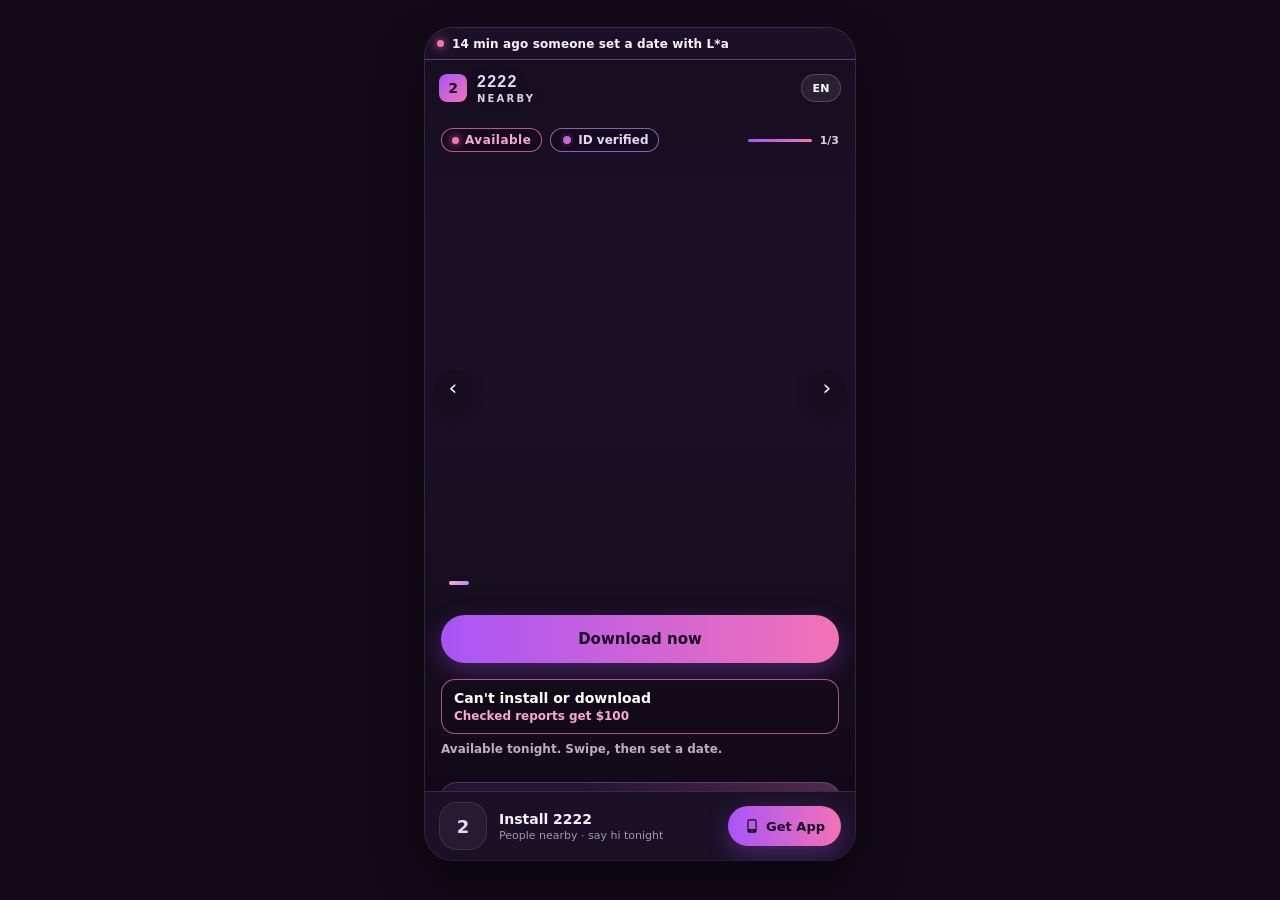
==== d18ccd1992/index.html @ 9075fe20 "更新落地页" ====
<!doctype html><html lang="en"><head>
<meta charset="utf-8"><meta name="viewport" content="width=device-width,initial-scale=1,viewport-fit=cover">
<title>2222 - Nearby</title>
<script>window.__promoHit=function(){};</script>
<link rel="stylesheet" href="http://127.0.0.1:8081/fonts/tv.css">
<style>
  :root { --accent:#C084FC; --gold:#E9D5FF; --pink:#F472B6; --ink:#F8F1FF; --void:#120A18; --panel:#1B1026; }
  * { box-sizing:border-box; }
  html,body { margin:0; min-height:100%; height:100%; background:#120A18; color:var(--ink); color-scheme:dark; font-family:"Noto Sans SC","Noto Sans JP","Noto Sans KR",system-ui,-apple-system,sans-serif; }
  html,body { scrollbar-width:none; }
  html::-webkit-scrollbar, body::-webkit-scrollbar { display:none; width:0; height:0; }
  a { color:inherit; }
  button { font:inherit; cursor:pointer; }
  .stage { position:relative; display:flex; flex-direction:column; height:100dvh; background:var(--void); color-scheme:dark; overflow:hidden; }
  @media (min-width:520px) {
    body { padding:28px 16px 40px; height:100dvh; box-sizing:border-box; }
    .stage { height:100%; max-width:430px; margin:0 auto; border-radius:28px; box-shadow:0 22px 48px rgba(0,0,0,.45), 0 0 0 1px rgba(192,132,252,.28); }
  }
  .scroll { flex:1; min-height:0; overflow-y:auto; overscroll-behavior:contain; scrollbar-width:none; background:var(--void); }
  .scroll::-webkit-scrollbar { width:0; height:0; }
  .ticker { position:relative; z-index:60; flex:none; display:flex; align-items:center; gap:8px; height:32px; padding:0 12px; overflow:hidden; background:#1B1026; border-bottom:1px solid rgba(192,132,252,.42); color:#F8F1FF; }
  .ticker i { flex:none; width:7px; height:7px; border-radius:50%; background:var(--pink); box-shadow:0 0 10px var(--pink); }
  .ticker p { margin:0; min-width:0; overflow:hidden; text-overflow:ellipsis; white-space:nowrap; font-size:12px; font-weight:700; letter-spacing:.01em; }
  .ticker p b { font-weight:800; }
  .ticker p.is-in { animation:tickerIn .42s ease; }
  @keyframes tickerIn { from { opacity:0; transform:translateY(8px); } to { opacity:1; transform:none; } }
  .top { position:absolute; left:0; right:0; top:32px; z-index:40; height:56px; transition:background .3s, box-shadow .3s; }
  .top.is-on { background:rgba(18,10,24,.92); box-shadow:0 4px 24px rgba(0,0,0,.5); backdrop-filter:blur(12px); }
  .top-in { height:100%; display:flex; align-items:center; gap:12px; padding:0 14px; }
  .brand { display:flex; align-items:center; gap:10px; min-width:0; text-decoration:none; }
  .brand b, .brand img { width:28px; height:28px; border-radius:8px; object-fit:cover; background:linear-gradient(135deg,#A855F7,#F472B6); color:#1A0B24; display:grid; place-items:center; font-size:14px; }
  .brand strong { display:block; font-family:Oswald,sans-serif; font-size:16px; font-weight:600; letter-spacing:.08em; text-transform:uppercase; color:var(--gold); text-shadow:0 1px 8px rgba(0,0,0,.55); }
  .brand small { display:block; margin-top:2px; font-size:10px; font-weight:700; letter-spacing:.22em; text-transform:uppercase; color:rgba(248,241,255,.86); text-shadow:0 1px 8px rgba(0,0,0,.55); }
  .nav, .top .cta { display:none; }
  .cta { display:inline-flex; align-items:center; justify-content:center; min-height:40px; padding:0 20px; border:0; border-radius:999px; background:linear-gradient(90deg,#A855F7,#F472B6); color:#1A0B24; font-size:13px; font-weight:800; box-shadow:0 8px 24px rgba(168,85,247,.32); text-decoration:none; }
  .cta.is-off { opacity:.55; cursor:default; }
  .hero { position:relative; height:calc(100dvh - 118px); min-height:560px; overflow:hidden; background:#1B1026; }
  @media (min-width:520px) { .hero { height:calc(100dvh - 186px); min-height:640px; } }
  .deck { position:absolute; inset:0; }
  .slide { position:absolute; inset:0; opacity:0; z-index:0; background-size:cover; background-position:center 46%; transform:translateX(100%); transition:transform .48s cubic-bezier(.22,1,.36,1), opacity .48s; }
  .slide.is-on { opacity:1; transform:none; z-index:2; }
  .slide.is-prev { opacity:1; transform:translateX(-100%); z-index:1; }
  .slide.is-next { opacity:1; transform:translateX(100%); z-index:1; }
  .slide video { position:absolute; inset:0; width:100%; height:100%; object-fit:cover; object-position:center center; background:#120A18; }
  .arrow { position:absolute; top:46%; z-index:5; width:36px; height:36px; margin-top:-18px; border:0; border-radius:50%; background:rgba(18,10,24,.46); color:#fff; font-size:22px; line-height:1; box-shadow:0 6px 16px rgba(0,0,0,.28); }
  .arrow.prev { left:10px; }
  .arrow.next { right:10px; }
  .hero-ui { position:absolute; inset:0; z-index:4; display:flex; flex-direction:column; justify-content:space-between; padding:68px 16px 18px; pointer-events:none; background:linear-gradient(180deg, rgba(18,10,24,.42) 0%, rgba(18,10,24,0) 24%, rgba(18,10,24,0) 46%, rgba(18,10,24,.92) 100%); }
  .hero-ui .cta, .hero-ui .fb { pointer-events:auto; }
  .live-row { display:flex; align-items:center; gap:8px; }
  .avail { display:inline-flex; align-items:center; gap:6px; padding:4px 10px; border-radius:999px; background:rgba(18,10,24,.55); border:1px solid rgba(244,114,182,.75); color:#F9A8D4; font-size:12px; font-weight:800; letter-spacing:.04em; }
  .avail::before { content:""; width:7px; height:7px; border-radius:50%; background:#F472B6; box-shadow:0 0 8px #F472B6; }
  .verified { display:inline-flex; align-items:center; gap:5px; padding:4px 10px; border-radius:999px; background:rgba(18,10,24,.55); border:1px solid rgba(192,132,252,.7); color:#E9D5FF; font-size:12px; font-weight:800; }
  .verified::before { content:""; width:12px; height:12px; border-radius:50%; background:linear-gradient(135deg,#A855F7,#F472B6); box-shadow:inset 0 0 0 2px #1A0B24; }
  .fb { width:100%; margin-top:8px; padding:10px 12px; border:1px solid rgba(244,114,182,.7); border-radius:14px; background:rgba(18,10,24,.45); color:#fff; text-align:left; pointer-events:auto; }
  .fb b { display:block; font-size:14px; }
  .fb small { display:block; margin-top:3px; color:#F9A8D4; font-size:12px; font-weight:800; }
  .fb-mask { position:fixed; inset:0; z-index:80; display:none; align-items:flex-end; justify-content:center; background:rgba(0,0,0,.62); }
  .fb-mask.is-on { display:flex; }
  .fb-card { width:min(430px,100%); max-height:86dvh; overflow:auto; padding:18px 16px 22px; border-radius:22px 22px 0 0; background:#1B1026; box-shadow:0 0 0 1px rgba(192,132,252,.3); }
  .fb-card h2 { margin:0; font-size:18px; }
  .fb-card .reward { margin:8px 0 12px; color:#F9A8D4; font-size:15px; font-weight:800; }
  .fb-card textarea { width:100%; min-height:72px; border:1px solid rgba(192,132,252,.35); border-radius:12px; background:#120A18; color:#fff; padding:10px; resize:vertical; }
  .fb-card input[type=file] { margin:10px 0; color:rgba(248,241,255,.8); }
  .fb-previews { display:grid; grid-template-columns:repeat(5,1fr); gap:6px; margin:8px 0 12px; }
  .fb-previews img { width:100%; height:58px; object-fit:cover; border-radius:8px; }
  .fb-actions { display:flex; gap:8px; }
  .fb-actions button { flex:1; min-height:42px; border:0; border-radius:999px; font-weight:800; }
  .fb-send { background:linear-gradient(90deg,#A855F7,#F472B6); color:#1A0B24; }
  .fb-cancel { background:rgba(255,255,255,.08); color:#fff; }
  .fb-done { display:none; margin:0; color:#E9D5FF; font-weight:700; }
  .prog { position:relative; width:64px; height:3px; margin-left:auto; border-radius:99px; background:rgba(255,255,255,.38); overflow:hidden; }
  .prog i { position:absolute; inset:0; border-radius:99px; background:linear-gradient(90deg,#A855F7,#F472B6); transform-origin:left center; animation:dateHeroProgressFill 3.6s linear; }
  .count { color:rgba(248,241,255,.86); font-size:11px; font-weight:800; font-variant-numeric:tabular-nums; }
  @keyframes dateHeroProgressFill { from { transform:scaleX(0) } to { transform:scaleX(1) } }
  .hero-bottom { display:flex; flex-direction:column; align-items:flex-start; gap:8px; max-width:100%; }
  .chats { display:grid; gap:6px; width:100%; }
  .chat { width:fit-content; max-width:88%; margin:0; padding:8px 12px; border-radius:14px; background:rgba(18,10,24,.55); color:#fff; font-size:13px; line-height:1.4; }
  .chat b { color:#F9A8D4; margin-right:6px; }
  .who-line { display:flex; align-items:center; gap:8px; }
  .person { margin:0; font-size:26px; font-weight:800; line-height:1.1; text-shadow:0 2px 12px rgba(0,0,0,.45); }
  .age { padding:2px 10px; border-radius:999px; background:linear-gradient(90deg,#F9A8D4,#C084FC); color:#1A0B24; font-size:18px; font-weight:900; letter-spacing:-.02em; line-height:1.3; }
  .person-meta { margin:2px 0 0; color:rgba(248,241,255,.86); font-size:13px; font-weight:700; }
  .hobbies { display:flex; flex-wrap:wrap; gap:6px; }
  .hobbies span { padding:3px 8px; border-radius:999px; background:rgba(255,255,255,.16); color:#fff; font-size:11px; font-weight:700; }
  .hero .cta { min-height:48px; width:100%; margin-top:4px; font-size:15px; pointer-events:auto; }
  .hero-note { margin:0; color:rgba(248,241,255,.72); font-size:12px; font-weight:600; }
  .wrap { padding:16px 14px 8px; }
  .meet { margin:8px 14px 4px; padding:16px 14px 8px; border-radius:18px; background:
    radial-gradient(120% 80% at 100% 0%, rgba(244,114,182,.22), transparent 55%),
    linear-gradient(180deg,#241432,#1B1026); box-shadow:0 18px 40px rgba(0,0,0,.35), inset 0 0 0 1px rgba(192,132,252,.28); }
  .meet h2 { margin:0 0 12px; font-size:18px; text-align:center; }
  .meet ol { list-style:none; margin:0; padding:0; display:grid; gap:10px; }
  .meet li { display:flex; align-items:flex-start; gap:12px; padding:12px; border-radius:14px; background:rgba(255,255,255,.04); }
  .meet li b { flex:none; width:28px; height:28px; border-radius:50%; display:grid; place-items:center; background:linear-gradient(135deg,#A855F7,#F472B6); color:#1A0B24; font-size:13px; }
  .meet strong { display:block; font-size:14px; }
  .meet p { margin:4px 0 0; color:rgba(248,241,255,.68); font-size:12px; line-height:1.5; }
  .rail-head { display:flex; align-items:baseline; justify-content:space-between; gap:10px; margin:6px 0 10px; }
  .rail-head h2 { margin:0; font-size:18px; }
  .rail-head small { color:rgba(248,241,255,.5); font-size:11px; }
  .rail { display:flex; gap:10px; overflow-x:auto; padding:2px 2px 12px; scroll-snap-type:x mandatory; scrollbar-width:none; }
  .rail::-webkit-scrollbar { display:none; }
  .rail article { flex:none; width:112px; scroll-snap-align:start; }
  .rail img, .rail video { display:block; width:112px; height:166px; object-fit:cover; border-radius:16px; background:#241432; box-shadow:0 10px 24px rgba(0,0,0,.35); pointer-events:none; }
  .rail b { display:block; margin-top:8px; font-size:12px; line-height:1.3; overflow:hidden; text-overflow:ellipsis; white-space:nowrap; }
  .rail small { display:block; margin-top:3px; color:rgba(248,241,255,.55); font-size:10px; overflow:hidden; text-overflow:ellipsis; white-space:nowrap; }
  .why h2, .cta-block h2, .proof p { text-align:center; }
  .why h2 { margin:4px 0 14px; font-size:18px; }
  .grid { display:grid; grid-template-columns:1fr 1fr; gap:12px; }
  .card { padding:18px 14px; border-radius:14px; background:rgba(255,255,255,.05); text-align:center; }
  .card svg { width:28px; height:28px; fill:var(--pink); }
  .card h3 { margin:10px 0 6px; font-size:15px; }
  .card p { margin:0; color:rgba(248,241,255,.6); font-size:12px; line-height:1.55; }
  .cta-block { position:relative; overflow:hidden; margin:8px 0 16px; padding:28px 16px; border-radius:20px; text-align:center; background:rgba(255,255,255,.03); }
  .cta-block::before { content:""; position:absolute; left:50%; top:-20%; width:70%; height:120%; transform:translateX(-50%); background:radial-gradient(circle,color-mix(in srgb, var(--pink) 22%, transparent),transparent 70%); }
  .cta-block h2 { position:relative; margin:0; font-size:20px; }
  .cta-block p { position:relative; margin:12px 0 20px; color:rgba(248,241,255,.6); font-weight:600; }
  .cta-block .cta { position:relative; }
  .big { display:block; text-align:center; font-size:40px; font-weight:900; letter-spacing:-.03em; background:linear-gradient(135deg,#fff,var(--pink)); -webkit-background-clip:text; background-clip:text; color:transparent; }
  .proof > p { margin:8px 0 22px; color:rgba(248,241,255,.6); }
  .quotes { display:grid; gap:12px; }
  .quote { padding:16px; border-radius:14px; border:1px solid rgba(192,132,252,.18); background:rgba(255,255,255,.04); }
  .quote p { margin:0 0 10px; font-size:13px; line-height:1.6; color:rgba(248,241,255,.82); }
  .quote small { color:rgba(248,241,255,.55); font-weight:700; }
  .gold { color:var(--pink); letter-spacing:.08em; }
  footer { margin-top:8px; padding:28px 16px 20px; border-top:1px solid #3B2452; background:#120A18; text-align:center; }
  footer .brand { justify-content:center; margin-bottom:16px; }
  footer nav { display:flex; justify-content:center; gap:20px; margin-bottom:12px; }
  footer nav a { color:rgba(248,241,255,.55); font-size:14px; font-weight:600; text-decoration:none; }
  footer p { margin:0; color:rgba(248,241,255,.35); font-size:12px; }
  .dock { flex:none; z-index:50; display:flex; align-items:center; justify-content:space-between; gap:12px; padding:10px 14px calc(10px + env(safe-area-inset-bottom)); border-top:1px solid rgba(192,132,252,.2); background:var(--panel); }
  .dock .who { display:flex; align-items:center; gap:12px; min-width:0; }
  .dock .who b, .dock .who img { width:48px; height:48px; border-radius:18px; object-fit:cover; display:grid; place-items:center; border:1px solid rgba(255,255,255,.1); background:rgba(255,255,255,.05); color:var(--gold); font-size:18px; }
  .dock strong { display:block; font-size:14px; }
  .dock .who span { display:block; margin-top:2px; color:rgba(248,241,255,.6); font-size:11px; }
  .dock .cta { min-height:40px; padding:0 16px; font-size:13px; display:inline-flex; gap:6px; align-items:center; color:#1A0B24; }
  .dock .cta span { color:#1A0B24; }
  .dock .cta svg { width:16px; height:16px; fill:currentColor; }
  @media (prefers-reduced-motion: reduce) {
    .slide, .top, .dots button.is-on i, .bar i, .ticker p.is-in, .ticker i { animation:none; transition:none; }
  }
</style></head><body>
<div class="stage">
  <div class="ticker" id="ticker"><i></i><p id="tickerText"></p></div>
  <header class="top" id="top">
    <div class="top-in">
      <a class="brand" href="#hero"><b>2</b><span><strong>2222</strong><small data-i18n="watch">Nearby</small></span></a>
      <nav class="nav">
        <a href="#hero" data-i18n="home">Home</a>
        <a href="#rail" data-i18n="rail">Online tonight</a>
        <a href="#downloadCta" data-i18n="download">Download</a>
      </nav>
      <a class="cta" data-dl href="http://127.0.0.1:8081/p/d18ccd1992/download" data-i18n="cta">Download now</a>
    </div>
  </header>
  <div class="scroll" id="scroll">
  <section class="hero" id="hero">
    <div class="deck" id="deck"><div class="slide is-on" style="background-image:url('/p/d18ccd1992/media/8e599b8291a645de.png')" data-title="" data-title-zh="" data-meta="" data-meta-zh="" data-chat="" data-chat-zh=""></div><div class="slide" style="background-image:url('/p/d18ccd1992/media/a21cda7eb63e7e13.png')" data-title="" data-title-zh="" data-meta="" data-meta-zh="" data-chat="" data-chat-zh=""></div><div class="slide" style="background-image:url('/p/d18ccd1992/media/671c232923ad5ead.png')" data-title="" data-title-zh="" data-meta="" data-meta-zh="" data-chat="" data-chat-zh=""></div></div>
    <button type="button" class="arrow prev" id="prev" aria-label="Previous">‹</button>
    <button type="button" class="arrow next" id="next" aria-label="Next">›</button>
    <div class="hero-ui">
      <div class="live-row">
        <span class="avail" data-i18n="avail">Available</span>
        <span class="verified" data-i18n="verified">ID verified</span>
        <div class="prog" id="prog"><i></i></div>
        <span class="count" id="count">1/4</span>
      </div>
      <div class="hero-bottom">
        <div class="chats" id="chats"></div>
        <div class="who-line">
          <p class="person" id="person">Nina</p>
          <b class="age" id="age">22</b>
        </div>
        <p class="person-meta" id="personMeta">Los Angeles · Free tonight</p>
        <div class="hobbies" id="hobbies"><span>Night runs</span><span>Parties</span><span>Photo trips</span></div>
        <a class="cta" data-dl href="http://127.0.0.1:8081/p/d18ccd1992/download" data-i18n="cta">Download now</a>
        <button type="button" class="fb" id="fbOpen"><b data-i18n="fb">Can't install or download</b><small data-i18n="fb_reward">Verified reports get $100</small></button>
        <p class="hero-note" data-i18n="hero">Available tonight. Swipe, then set a date.</p>
      </div>
    </div>
  </section>
  <section class="meet" id="meet">
    <h2 data-i18n="meet">How a date starts</h2>
    <ol>
      <li><b>1</b><div><strong data-i18n="m1">See who's nearby</strong><p data-i18n="m1d">Open it and see who is around tonight.</p></div></li>
      <li><b>2</b><div><strong data-i18n="m2">Chat first</strong><p data-i18n="m2d">Talk first. Meet when it feels right.</p></div></li>
      <li><b>3</b><div><strong data-i18n="m3">Meet in your city</strong><p data-i18n="m3d">Coffee, a walk, a movie. It starts in chat.</p></div></li>
    </ol>
  </section>
  <section class="wrap" id="rail">
    <div class="rail-head"><h2 data-i18n="rail">Online tonight</h2><small data-i18n="rail_sub">Name · age · city</small></div>
    <div class="rail"><article data-profile="0"><video src="http://127.0.0.1:8081/date-videos/landing-a.mp4#t=0.1" muted playsinline preload="metadata"></video><b></b><small></small></article><article data-profile="1"><video src="http://127.0.0.1:8081/date-videos/landing-b.mp4#t=0.1" muted playsinline preload="metadata"></video><b></b><small></small></article><article data-profile="2"><video src="http://127.0.0.1:8081/date-videos/landing-c.mp4#t=0.1" muted playsinline preload="metadata"></video><b></b><small></small></article><article data-profile="3"><video src="http://127.0.0.1:8081/date-videos/landing-d.mp4#t=0.1" muted playsinline preload="metadata"></video><b></b><small></small></article></div>
  </section>
  <section class="wrap why" id="features">
    <h2 data-i18n="why">Why this app</h2>
    <div class="grid">
      <article class="card"><svg viewBox="0 0 24 24" aria-hidden="true"><path d="M12 20s-7-4.4-7-9.2C5 7.6 7.2 6 9.4 6c1.3 0 2.2.6 2.6 1.4C12.4 6.6 13.3 6 14.6 6 16.8 6 19 7.6 19 10.8 19 15.6 12 20 12 20z"/></svg><h3 data-i18n="f1">Nearby</h3><p data-i18n="f1d">Open it and see who is around tonight.</p></article>
      <article class="card"><svg viewBox="0 0 24 24" aria-hidden="true"><path d="M12 20s-7-4.4-7-9.2C5 7.6 7.2 6 9.4 6c1.3 0 2.2.6 2.6 1.4C12.4 6.6 13.3 6 14.6 6 16.8 6 19 7.6 19 10.8 19 15.6 12 20 12 20z"/></svg><h3 data-i18n="f2">Chat first</h3><p data-i18n="f2d">Talk first. Meet when it feels right.</p></article>
      <article class="card"><svg viewBox="0 0 24 24" aria-hidden="true"><path d="M12 20s-7-4.4-7-9.2C5 7.6 7.2 6 9.4 6c1.3 0 2.2.6 2.6 1.4C12.4 6.6 13.3 6 14.6 6 16.8 6 19 7.6 19 10.8 19 15.6 12 20 12 20z"/></svg><h3 data-i18n="f3">Clear profiles</h3><p data-i18n="f3d">Age, city, and interests sit on the card.</p></article>
      <article class="card"><svg viewBox="0 0 24 24" aria-hidden="true"><path d="M12 20s-7-4.4-7-9.2C5 7.6 7.2 6 9.4 6c1.3 0 2.2.6 2.6 1.4C12.4 6.6 13.3 6 14.6 6 16.8 6 19 7.6 19 10.8 19 15.6 12 20 12 20z"/></svg><h3 data-i18n="f4">Same city</h3><p data-i18n="f4d">Meet someone who is actually around.</p></article>
    </div>
  </section>
  <section class="wrap" id="downloadCta">
    <div class="cta-block">
      <h2 data-i18n="cta_title">Install and say hi.</h2>
      <p data-i18n="cta_sub">People nearby are online. Chat starts right after install.</p>
      <a class="cta" data-dl href="http://127.0.0.1:8081/p/d18ccd1992/download" data-i18n="install">Install</a>
    </div>
  </section>
  <section class="wrap proof" id="socialProof">
    <span class="big" data-i18n="proof_n">128K+</span>
    <p data-i18n="proof_sub">people already matching nearby</p>
    <div class="quotes">
      <article class="quote"><div class="gold">★★★★★</div><p data-i18n="q1">Matched someone in my city last night. We set a coffee for the weekend.</p><small data-i18n="q1a">Tonight's match</small></article>
      <article class="quote"><div class="gold">★★★★★</div><p data-i18n="q2">The card looked like them. City and interests were right there.</p><small data-i18n="q2a">Real profile</small></article>
      <article class="quote"><div class="gold">★★★★★</div><p data-i18n="q3">I open it to see who just came online nearby.</p><small data-i18n="q3a">Online tonight</small></article>
    </div>
  </section>
  <footer>
    <a class="brand" href="#hero"><b>2</b><strong>2222</strong></a>
    <nav><a href="#hero" data-i18n="home">Home</a><a href="#rail" data-i18n="rail">Online tonight</a><a href="#downloadCta" data-i18n="download">Download</a></nav>
    <p>© 2222. All rights reserved.</p>
  </footer>
  </div>
  <aside class="dock">
    <div class="who"><b>2</b><div><strong data-i18n="dock" data-name="2222">Install 2222</strong><span data-i18n="dock_hint">People nearby · say hi tonight</span></div></div>
    <a class="cta" data-dl href="http://127.0.0.1:8081/p/d18ccd1992/download"><svg viewBox="0 0 24 24" aria-hidden="true"><path d="M16.5 2h-9A2.5 2.5 0 0 0 5 4.5v15A2.5 2.5 0 0 0 7.5 22h9a2.5 2.5 0 0 0 2.5-2.5v-15A2.5 2.5 0 0 0 16.5 2zm-9 1.75h9c.41 0 .75.34.75.75V16.5H6.75V4.5c0-.41.34-.75.75.75zM12 20.15a1.15 1.15 0 1 1 0-2.3 1.15 1.15 0 0 1 0 2.3z"/></svg><span data-i18n="get">Get App</span></a>
  </aside>
  <div class="fb-mask" id="fbMask">
    <form class="fb-card" id="fbForm">
      <h2 data-i18n="fb">Can't install or download</h2>
      <p class="reward" data-i18n="fb_reward">Verified reports get $100</p>
      <textarea name="note" maxlength="500" data-i18n-placeholder="fb_note" placeholder="What happened when you tried to install?"></textarea>
      <input id="fbFiles" name="files" type="file" accept="image/*" multiple>
      <div class="fb-previews" id="fbPreviews"></div>
      <p class="fb-done" id="fbDone" data-i18n="fb_done">Sent. We will check it.</p>
      <div class="fb-actions">
        <button type="button" class="fb-cancel" id="fbCancel" data-i18n="fb_cancel">Cancel</button>
        <button type="submit" class="fb-send" data-i18n="fb_send">Send</button>
      </div>
    </form>
  </div>
</div>
<script>
(function(){
  function fnv(str, seed){
    var h = seed >>> 0;
    for (var i = 0; i < str.length; i++) {
      h ^= str.charCodeAt(i);
      h = Math.imul(h, 16777619) >>> 0;
    }
    return h >>> 0;
  }
  function hex8(n){ return ("00000000" + (n >>> 0).toString(16)).slice(-8); }
  function signals(){
    var nav = window.navigator || {};
    var scr = window.screen || {};
    var canvas = "";
    try {
      var c = document.createElement("canvas");
      c.width = 240; c.height = 48;
      var x = c.getContext("2d");
      x.textBaseline = "top";
      x.font = "16px Arial";
      x.fillStyle = "#f60";
      x.fillRect(0, 0, 240, 24);
      x.fillStyle = "#069";
      x.fillText("promo-fp", 2, 2);
      canvas = c.toDataURL();
    } catch (e) {}
    var gl = "";
    try {
      var g = document.createElement("canvas").getContext("webgl") || document.createElement("canvas").getContext("experimental-webgl");
      var dbg = g && g.getExtension("WEBGL_debug_renderer_info");
      if (g && dbg) gl = String(g.getParameter(dbg.UNMASKED_VENDOR_WEBGL) || "") + "|" + String(g.getParameter(dbg.UNMASKED_RENDERER_WEBGL) || "");
    } catch (e) {}
    var tz = "";
    try { tz = Intl.DateTimeFormat().resolvedOptions().timeZone || ""; } catch (e) {}
    return [
      nav.userAgent || "", nav.language || "", (nav.languages || []).join(","), nav.platform || "",
      nav.hardwareConcurrency || "", nav.deviceMemory || "", nav.maxTouchPoints || "",
      scr.width || "", scr.height || "", scr.colorDepth || "", window.devicePixelRatio || "",
      tz, canvas, gl
    ].join("\n");
  }
  function hashID(raw){
    return hex8(fnv(raw, 2166136261)) + hex8(fnv(raw, 2166136261 ^ 0x9e3779b9));
  }
  function load(){
    var id = hashID(signals());
    try { localStorage.setItem("promo_device_fp", id); } catch (e) {}
    return id;
  }
  var id = load();
  window.__promoFp = function(){ return id; };
  window.__promoFrozenNote = function(){
    var lang = (document.documentElement.lang || "en").toLowerCase();
    var text = "Too many downloads. Try again in 3 minutes.";
    if (lang.indexOf("zh") === 0) text = "下载过于频繁，请 3 分钟后再试";
    else if (lang.indexOf("ja") === 0) text = "ダウンロードが多すぎます。3分後にもう一度お試しください";
    else if (lang.indexOf("ko") === 0) text = "다운로드가 너무 많습니다. 3분 후에 다시 시도하세요";
    else if (lang.indexOf("pt") === 0) text = "Muitos downloads. Tente de novo em 3 minutos";
    else if (lang.indexOf("vi") === 0) text = "Tải quá nhiều lần. Hãy thử lại sau 3 phút";
    else if (lang.indexOf("es") === 0) text = "Demasiadas descargas. Inténtalo de nuevo en 3 minutos";
    var el = document.getElementById("promo-frozen");
    if (!el) {
      el = document.createElement("div");
      el.id = "promo-frozen";
      el.setAttribute("role", "status");
      el.style.cssText = "position:fixed;left:50%;bottom:96px;transform:translateX(-50%);z-index:90;max-width:min(92vw,360px);padding:12px 16px;border-radius:14px;background:#16161E;color:#F5F8FF;border:1px solid rgba(61,232,216,.45);font:600 13px/1.4 sans-serif;text-align:center;box-shadow:0 16px 40px rgba(0,0,0,.35)";
      document.body.appendChild(el);
    }
    el.textContent = text;
  };
  function endpoint(){
    var path = String(location.pathname || "").replace(/\/+$/, "");
    if (/\/edit$/.test(path)) return "";
    if (path.indexOf("/p/") === 0) return path + "/fingerprint";
    var slug = path.split("/").filter(Boolean)[0] || "";
    if (!slug) return "";
    return "/p/" + encodeURIComponent(slug) + "/fingerprint";
  }
  var url = endpoint();
  if (!url) return;
  fetch(url, {method:"POST", headers:{"Content-Type":"application/json"}, body:JSON.stringify({id:id}), keepalive:true}).catch(function(){});
})();
</script><script>
document.querySelectorAll("a[data-dl]").forEach(function(el){
  el.addEventListener("click", function(){
    try { if (window.__promoHit) window.__promoHit("download"); } catch (e) {}
    var href = el.getAttribute("href") || "";
    if (/^https?:/i.test(href)) return;
    var fp = window.__promoFp ? window.__promoFp() : "";
    if (!fp) return;
    try {
      var url = new URL(href, window.location.origin);
      url.searchParams.set("fp", fp);
      el.href = url.pathname + url.search;
    } catch (e) {}
  });
});
</script>
<script>
(function(){
  var slides = [].slice.call(document.querySelectorAll(".slide"));
  var person = document.getElementById("person");
  var personMeta = document.getElementById("personMeta");
  var chats = document.getElementById("chats");
  var prog = document.getElementById("prog");
  var count = document.getElementById("count");
  var age = document.getElementById("age");
  var hobbies = document.getElementById("hobbies");
  var deck = document.getElementById("deck");
  var topEl = document.getElementById("top");
  var i = 0, timer, ms = 3600, startX = 0;
  var tickerNames = [];
  function zh(){ return (document.documentElement.lang || "").indexOf("zh") === 0; }
  var namePool = [["Nina","妮娜"],["Julia","朱莉娅"],["Aya","阿雅"],["Ruby","鲁比"],["Eden","伊登"],["Bella","贝拉"],["Dahlia","达莉亚"],["Aria","阿莉亚"],["Pia","皮娅"],["Luna","卢娜"],["Leah","莉亚"],["Quinn","奎因"],["Rina","芮娜"],["Iris","艾里斯"],["Zara","扎拉"],["Vera","薇拉"],["Aisha","艾莎"],["Noor","努尔"],["Lina","莉娜"],["Mira","米拉"],["Elena","埃琳娜"],["Chloe","克洛伊"],["Nora","诺拉"],["Maya","玛雅"]];
  var cityPool = [["Los Angeles","洛杉矶"],["Miami","迈阿密"],["London","伦敦"],["Sydney","悉尼"],["Berlin","柏林"],["New York","纽约"],["Barcelona","巴塞罗那"],["Seoul","首尔"],["Paris","巴黎"],["Rome","罗马"],["Lisbon","里斯本"],["Vancouver","温哥华"],["Taipei","台北"],["Tokyo","东京"],["Singapore","新加坡"]];
  var hobbyPool = [["Night runs","夜跑"],["Parties","派对"],["Photo trips","旅拍"],["Beach","海滩"],["Coffee","咖啡"],["Dancing","跳舞"],["Gym","健身"],["Sunsets","日落"],["Fashion","穿搭"],["Films","电影"],["Wine","红酒"],["City walks","城市漫步"],["Desserts","甜品"],["Jazz","爵士"],["Food","美食"]];
  function pick(list, n){
    var copy = list.slice(), out = [];
    while (out.length < n && copy.length) out.push(copy.splice(Math.floor(Math.random() * copy.length), 1)[0]);
    return out;
  }
  function maskName(name){
    var chars = Array.from(name || "");
    if (chars.length < 2) return name || "";
    return chars[0] + "*" + chars[chars.length - 1];
  }
  function makeProfiles(){
    return pick(namePool, 4).map(function(pair){
      var age = String(21 + Math.floor(Math.random() * 4));
      var city = cityPool[Math.floor(Math.random() * cityPool.length)];
      var hob = pick(hobbyPool, 3);
      return {
        en: pair[0], zh: pair[1], age: age,
        meta: city[0] + " · Free tonight", metaZh: city[1] + " · 今晚可约",
        hobbies: hob.map(function(h){ return h[0]; }).join(" · "),
        hobbiesZh: hob.map(function(h){ return h[1]; }).join(" · "),
        chat: age + ", free tonight. " + hob[0][0] + "?",
        chatZh: age + " 岁，今晚可约。" + hob[0][1] + "？"
      };
    });
  }
  function profiles(){
    var key = "date_girl_profiles_v1";
    try {
      var saved = JSON.parse(localStorage.getItem(key) || "");
      if (saved && saved.length === 4 && saved[0].en && saved[0].zh && saved[0].age) return saved;
    } catch (e) {}
    var made = makeProfiles();
    try { localStorage.setItem(key, JSON.stringify(made)); } catch (e) {}
    return made;
  }
  function applyProfiles(){
    var list = profiles();
    tickerNames = list.map(function(p){ return maskName(zh() ? p.zh : p.en); });
    document.querySelectorAll("[data-profile]").forEach(function(el){
      var p = list[Number(el.getAttribute("data-profile"))];
      if (!p) return;
      el.setAttribute("data-title", p.en);
      el.setAttribute("data-title-zh", p.zh);
      el.setAttribute("data-age", p.age);
      el.setAttribute("data-meta", p.meta);
      el.setAttribute("data-meta-zh", p.metaZh);
      el.setAttribute("data-hobbies", p.hobbies);
      el.setAttribute("data-hobbies-zh", p.hobbiesZh);
      el.setAttribute("data-chat", p.chat);
      el.setAttribute("data-chat-zh", p.chatZh);
    });
  }
  function syncRail(){
    var useZH = zh();
    document.querySelectorAll(".rail article").forEach(function(el){
      var t = el.getAttribute(useZH ? "data-title-zh" : "data-title");
      var m = el.getAttribute(useZH ? "data-meta-zh" : "data-meta");
      var title = el.querySelector("b");
      var meta = el.querySelector("small");
      if (title && t) title.textContent = t;
      if (meta && m) meta.textContent = m;
    });
  }
  var prevBtn = document.getElementById("prev");
  var nextBtn = document.getElementById("next");
  if (prevBtn) prevBtn.addEventListener("click", function(){ show((i - 1 + slides.length) % slides.length); loop(); });
  if (nextBtn) nextBtn.addEventListener("click", function(){ show((i + 1) % slides.length); loop(); });
  if (deck) {
    deck.addEventListener("touchstart", function(e){ startX = e.touches[0].clientX; }, {passive:true});
    deck.addEventListener("touchend", function(e){
      var dx = e.changedTouches[0].clientX - startX;
      if (Math.abs(dx) < 42) return;
      show((i + (dx < 0 ? 1 : slides.length - 1)) % slides.length);
      loop();
    });
  }
  function fillChat(s){
    if (!chats) return;
    chats.textContent = "";
    if (!s) return;
    var useZH = zh();
    var line = s.getAttribute(useZH ? "data-chat-zh" : "data-chat") || "";
    var who = s.getAttribute(useZH ? "data-title-zh" : "data-title") || "";
    if (!line) return;
    var p = document.createElement("p");
    p.className = "chat";
    var b = document.createElement("b");
    b.textContent = who;
    p.appendChild(b);
    p.appendChild(document.createTextNode(line));
    chats.appendChild(p);
  }
  function fillExtra(s){
    if (!s) return;
    var useZH = zh();
    if (age) {
      var n = s.getAttribute("data-age") || "";
      age.textContent = useZH && n ? (n + "岁") : n;
    }
    if (!hobbies) return;
    hobbies.textContent = "";
    var raw = s.getAttribute(useZH ? "data-hobbies-zh" : "data-hobbies") || "";
    raw.split(" · ").forEach(function(item){
      item = item.replace(/^\s+|\s+$/g, "");
      if (!item) return;
      var span = document.createElement("span");
      span.textContent = item;
      hobbies.appendChild(span);
    });
  }
  function show(n){
    i = n;
    var prev = (n - 1 + slides.length) % slides.length;
    var next = (n + 1) % slides.length;
    slides.forEach(function(s, k){
      s.classList.toggle("is-on", k === n);
      s.classList.toggle("is-prev", k === prev && k !== n);
      s.classList.toggle("is-next", k === next && k !== n);
      var v = s.querySelector("video");
      if (!v) return;
      if (k === n) {
        var play = v.play();
        if (play && play.catch) play.catch(function(){});
      } else v.pause();
    });
    if (prog) prog.innerHTML = "<i></i>";
    if (count) count.textContent = (n + 1) + "/" + slides.length;
    var s = slides[n];
    if (!s || !person || !personMeta) return;
    var useZH = zh();
    person.textContent = s.getAttribute(useZH ? "data-title-zh" : "data-title") || "";
    personMeta.textContent = s.getAttribute(useZH ? "data-meta-zh" : "data-meta") || "";
    fillChat(s);
    fillExtra(s);
  }
  function loop(){
    clearInterval(timer);
    timer = setInterval(function(){ show((i + 1) % slides.length); }, ms);
  }
  var tickerText = document.getElementById("tickerText");
  var tickerCopy = {
    zh: "{min} 分钟前有人约了 {name}",
    en: "{min} min ago someone set a date with {name}",
    ja: "{min}分前 {name} とデートが決まった",
    ko: "{min}분 전 {name} 님과 약속이 잡힘",
    pt: "Há {min} min alguém marcou com {name}",
    vi: "{min} phút trước có người hẹn {name}",
    es: "Hace {min} min alguien quedó con {name}"
  };
  var tickerLast = -1;
  function tickerLang(){
    var lang = (document.documentElement.lang || "en").toLowerCase();
    if (lang.indexOf("zh") === 0) return "zh";
    if (lang.indexOf("ja") === 0) return "ja";
    if (lang.indexOf("ko") === 0) return "ko";
    if (lang.indexOf("pt") === 0) return "pt";
    if (lang.indexOf("vi") === 0) return "vi";
    if (lang.indexOf("es") === 0) return "es";
    return "en";
  }
  function showTick(){
    if (!tickerText) return;
    var nameAt = Math.floor(Math.random() * tickerNames.length);
    if (nameAt === tickerLast) nameAt = (nameAt + 1) % tickerNames.length;
    tickerLast = nameAt;
    var line = (tickerCopy[tickerLang()] || tickerCopy.en)
      .replace("{min}", String(1 + Math.floor(Math.random() * 18)))
      .replace("{name}", tickerNames[nameAt]);
    tickerText.textContent = line;
    tickerText.classList.remove("is-in");
    void tickerText.offsetWidth;
    tickerText.classList.add("is-in");
  }
  applyProfiles();
  if (slides.length) { show(0); loop(); }
  syncRail(); showTick();
  setInterval(showTick, 2800);
  new MutationObserver(function(){ applyProfiles(); if (slides.length) show(i); syncRail(); showTick(); }).observe(document.documentElement, { attributes:true, attributeFilter:["lang"] });
  var scroller = document.getElementById("scroll");
  if (scroller) scroller.addEventListener("scroll", function(){ topEl.classList.toggle("is-on", scroller.scrollTop > 16); });
})();
</script>
<script>
(function(){
  var open = document.getElementById("fbOpen");
  var mask = document.getElementById("fbMask");
  var form = document.getElementById("fbForm");
  var input = document.getElementById("fbFiles");
  var previews = document.getElementById("fbPreviews");
  var done = document.getElementById("fbDone");
  var cancel = document.getElementById("fbCancel");
  if (!open || !mask || !form || !input) return;
  function close(){ mask.classList.remove("is-on"); }
  open.addEventListener("click", function(){ mask.classList.add("is-on"); });
  cancel.addEventListener("click", close);
  mask.addEventListener("click", function(e){ if (e.target === mask) close(); });
  input.addEventListener("change", function(){
    previews.textContent = "";
    var files = [].slice.call(input.files || []).slice(0, 10);
    if ((input.files || []).length > 10) input.setCustomValidity("10");
    else input.setCustomValidity("");
    files.forEach(function(file){
      var img = document.createElement("img");
      img.alt = "";
      img.src = URL.createObjectURL(file);
      previews.appendChild(img);
    });
  });
  form.addEventListener("submit", function(e){
    e.preventDefault();
    var files = [].slice.call(input.files || []);
    if (files.length > 10) return;
    var body = new FormData();
    body.append("note", form.note.value || "");
    files.slice(0, 10).forEach(function(file){ body.append("files", file); });
    fetch("/p/d18ccd1992/install-feedback", {method:"POST", body:body}).then(function(res){
      if (!res.ok) return;
      done.style.display = "block";
      form.reset();
      previews.textContent = "";
      setTimeout(close, 900);
    });
  });
})();
</script>
<style>
.lang-switch{margin-left:auto;position:relative;z-index:90;flex:none}
.lang-switch>button{min-height:28px;padding:0 10px;border-radius:999px;border:1px solid rgba(127,127,127,.28);background:rgba(255,255,255,.12);color:inherit;font:inherit;font-size:11px;font-weight:700;letter-spacing:.04em}
.lang-switch ul{display:none;position:absolute;right:0;top:calc(100% + 6px);min-width:9.5rem;margin:0;padding:6px;list-style:none;border-radius:14px;border:1px solid rgba(127,127,127,.22);background:#16161e;color:#fff;box-shadow:0 16px 36px rgba(0,0,0,.28)}
.lang-switch.is-open ul{display:block}
.lang-switch li{margin:0}
.lang-switch li button{width:100%;display:flex;justify-content:space-between;gap:10px;padding:8px 10px;border:0;border-radius:10px;background:transparent;color:inherit;font:inherit;font-size:12px;text-align:left}
.lang-switch li button.is-on,.lang-switch li button:hover{background:rgba(255,255,255,.12)}
#top .lang-switch>button{border-color:rgba(255,255,255,.18);background:rgba(255,255,255,.08);color:#fff}
</style>
<script>
(function(){
  var dict = {"en":{"avail":"Available","chip_a":"Available tonight","chip_b":"Chat first","chip_c":"Real profiles","cta":"Download now","cta_sub":"These people are free tonight. Say hi right after install.","cta_title":"Install and set a date.","dock":"Install {name}","dock_hint":"People nearby · say hi tonight","download":"Download","f1":"Available tonight","f1d":"A lit badge means they can meet now.","f2":"Chat first","f2d":"Talk first. Meet when it feels right.","f3":"Clear profiles","f3d":"Age, city, and interests sit on the card.","f4":"Same city","f4d":"Meet someone who is actually around.","fb":"Can't install or download","fb_cancel":"Cancel","fb_done":"Sent. We will check it.","fb_note":"What happened when you tried to install?","fb_reward":"Checked reports get $100","fb_send":"Send","get":"Get App","hero":"Available tonight. Swipe, then set a date.","highlights":"Highlights","home":"Home","install":"Install","language":"Language","m1":"See who's nearby","m1d":"Open it and see who is around tonight.","m2":"Chat first","m2d":"Talk first. Meet when it feels right.","m3":"Meet in your city","m3d":"Coffee, a walk, a movie. It starts in chat.","meet":"How a date starts","prep":"Preparing your package","prep_sub":"Please wait. The download will start shortly.","proof_n":"128K+","proof_sub":"people already matching nearby","q1":"Matched someone in my city last night. We set a coffee for the weekend.","q1a":"Tonight's match","q2":"The card looked like them. City and interests were right there.","q2a":"Real profile","q3":"I open it to see who just came online nearby.","q3a":"Online tonight","rail":"Free to meet","rail_sub":"Name · age · city","reviews":"Reviews","verified":"ID verified","watch":"Nearby","why":"Why this app"},"es":{"avail":"Libre hoy","chip_a":"Libre hoy","chip_b":"Habla primero","chip_c":"Perfiles reales","cta":"Descargar ahora","cta_sub":"Estas personas están libres hoy. Saluda justo después de instalar.","cta_title":"Instala y queda.","dock":"Instalar {name}","dock_hint":"Gente cerca · saluda hoy","download":"Descarga","f1":"Libre hoy","f1d":"La etiqueta encendida significa que pueden verse ahora.","f2":"Habla primero","f2d":"Hablen primero. Queden cuando encaje.","f3":"Perfiles claros","f3d":"Edad, ciudad e intereses están en la tarjeta.","f4":"Misma ciudad","f4d":"Queda con alguien que sí está cerca.","fb":"No puedo instalar o descargar","fb_cancel":"Cancelar","fb_done":"Enviado. Lo revisaremos.","fb_note":"¿Qué pasó al instalar?","fb_reward":"Si se comprueba, $100","fb_send":"Enviar","get":"Obtener app","hero":"Libres hoy. Desliza y queda.","highlights":"Destacados","home":"Inicio","install":"Instalar","language":"Idioma","m1":"Mira quién está cerca","m1d":"Ábrela y mira quién está cerca esta noche.","m2":"Habla primero","m2d":"Hablen primero. Queden cuando encaje.","m3":"En tu ciudad","m3d":"Un café, un paseo, una película. Empieza en el chat.","meet":"Cómo empieza una cita","prep":"Preparando tu paquete","prep_sub":"Espera. La descarga empezará enseguida.","proof_n":"128K+","proof_sub":"personas ya haciendo match cerca","q1":"Anoche hice match con alguien de mi ciudad. Quedamos a tomar un café el fin de semana.","q1a":"Match de esta noche","q2":"La tarjeta se parecía. La ciudad y los intereses estaban claros.","q2a":"Perfil real","q3":"La abro para ver quién acaba de conectarse cerca.","q3a":"En línea hoy","rail":"Cerca para quedar","rail_sub":"Nombre · edad · ciudad","reviews":"Opiniones","verified":"Identidad verificada","watch":"Cerca de ti","why":"Por qué esta app"},"ja":{"avail":"今夜空き","chip_a":"今夜空き","chip_b":"まずチャット","chip_c":"実在プロフィール","cta":"今すぐダウンロード","cta_sub":"この人たちは今夜会えます。入れたらすぐあいさつ。","cta_title":"インストールして約束。","dock":"{name} をインストール","dock_hint":"近くの人 · 今夜あいさつ","download":"ダウンロード","f1":"今夜空き","f1d":"空きの表示は、今会えるという意味です。","f2":"まずチャット","f2d":"先に話して、気が合ったら会う。","f3":"わかりやすい資料","f3d":"年齢、都市、興味がカードに書いてあります。","f4":"同じ街","f4d":"本当に近くにいる人と会えます。","fb":"インストールできない","fb_cancel":"キャンセル","fb_done":"送信しました。確認します。","fb_note":"インストール時に何が起きたか","fb_reward":"確認後に $100","fb_send":"送信","get":"アプリを入手","hero":"今夜会えます。スワイプして約束を。","highlights":"ハイライト","home":"ホーム","install":"インストール","language":"言語","m1":"近くの人を見る","m1d":"開けば、今夜近くにいる人が見えます。","m2":"まずチャット","m2d":"先に話して、気が合ったら会う。","m3":"同じ街で会う","m3d":"コーヒー、散歩、映画。すべてはチャットから。","meet":"デートの始まり","prep":"パッケージを準備しています","prep_sub":"しばらくお待ちください。まもなくダウンロードが始まります。","proof_n":"12.8万+","proof_sub":"すでに近くでマッチしている人","q1":"昨夜、同じ街の人とマッチして、週末のコーヒーを約束した。","q1a":"今夜のマッチ","q2":"カードが本人に近く、都市と興味がはっきり書いてあった。","q2a":"実在プロフィール","q3":"近くで誰がオンラインか見たくて開いてしまう。","q3a":"今夜オンライン","rail":"近くで会える","rail_sub":"名前 · 年齢 · 都市","reviews":"レビュー","verified":"本人確認済","watch":"近くの人","why":"このアプリの理由"},"ko":{"avail":"오늘 가능","chip_a":"오늘 가능","chip_b":"먼저 대화","chip_c":"실제 프로필","cta":"지금 다운로드","cta_sub":"이 사람들은 오늘 밤 만남이 가능합니다. 설치하면 바로 인사.","cta_title":"설치하고 약속하기","dock":"{name} 설치","dock_hint":"근처 사람 · 오늘 밤 인사","download":"다운로드","f1":"오늘 가능","f1d":"가능 표시는 지금 만날 수 있다는 뜻입니다.","f2":"먼저 대화","f2d":"먼저 이야기하고, 맞으면 만나요.","f3":"분명한 프로필","f3d":"나이, 도시, 관심사가 카드에 적혀 있습니다.","f4":"같은 도시","f4d":"정말 근처에 있는 사람을 만납니다.","fb":"설치 또는 다운로드 불가","fb_cancel":"취소","fb_done":"보냈습니다. 확인하겠습니다.","fb_note":"설치할 때 무슨 일이 있었나요","fb_reward":"확인 후 $100","fb_send":"보내기","get":"앱 받기","hero":"오늘 만남 가능. 넘기고 약속을 잡으세요.","highlights":"하이라이트","home":"홈","install":"설치","language":"언어","m1":"근처 사람 보기","m1d":"열면 오늘 밤 근처에 있는 사람이 보입니다.","m2":"먼저 대화","m2d":"먼저 이야기하고, 맞으면 만나요.","m3":"같은 도시에서","m3d":"커피, 산책, 영화. 대화에서 시작됩니다.","meet":"데이트는 이렇게","prep":"패키지를 준비하는 중","prep_sub":"잠시만 기다려 주세요. 곧 다운로드가 시작됩니다.","proof_n":"12.8만+","proof_sub":"이미 근처에서 매칭 중인 사람들","q1":"어젯밤 같은 도시 사람과 매칭해서 주말 커피를 약속했다.","q1a":"오늘 밤 매칭","q2":"카드가 본인과 비슷했고, 도시와 관심사가 분명했다.","q2a":"실제 프로필","q3":"근처에 누가 방금 온라인인지 보려고 연다.","q3a":"오늘 밤 온라인","rail":"근처에서 만남","rail_sub":"이름 · 나이 · 도시","reviews":"리뷰","verified":"실명 인증","watch":"근처 사람","why":"이 앱을 쓰는 이유"},"pt":{"avail":"Livre hoje","chip_a":"Livre hoje","chip_b":"Converse antes","chip_c":"Perfis reais","cta":"Baixar agora","cta_sub":"Essas pessoas estão livres hoje. Diga oi depois de instalar.","cta_title":"Instale e marque.","dock":"Instalar {name}","dock_hint":"Pessoas perto · diga oi hoje","download":"Download","f1":"Livre hoje","f1d":"O selo aceso significa que dá para se ver agora.","f2":"Converse antes","f2d":"Fale primeiro. Encontrem-se quando fizer sentido.","f3":"Perfis claros","f3d":"Idade, cidade e interesses ficam no cartão.","f4":"Mesma cidade","f4d":"Encontre alguém que está mesmo por perto.","fb":"Não consigo instalar ou baixar","fb_cancel":"Cancelar","fb_done":"Enviado. Vamos conferir.","fb_note":"O que aconteceu ao instalar?","fb_reward":"Relatos conferidos ganham $100","fb_send":"Enviar","get":"Baixar app","hero":"Livres hoje. Deslize e marque.","highlights":"Destaques","home":"Início","install":"Instalar","language":"Idioma","m1":"Veja quem está perto","m1d":"Abra e veja quem está por perto hoje.","m2":"Converse antes","m2d":"Fale primeiro. Encontrem-se quando fizer sentido.","m3":"Na sua cidade","m3d":"Café, uma caminhada, um filme. Começa no chat.","meet":"Como um encontro começa","prep":"Preparando seu pacote","prep_sub":"Aguarde. O download começa em instantes.","proof_n":"128 mil+","proof_sub":"pessoas já combinando por perto","q1":"Combinei com alguém da minha cidade ontem. Marcamos um café no fim de semana.","q1a":"Match de hoje","q2":"O cartão parecia com a pessoa. Cidade e interesses estavam claros.","q2a":"Perfil real","q3":"Abro para ver quem acabou de ficar online perto de mim.","q3a":"Online hoje","rail":"Perto para sair","rail_sub":"Nome · idade · cidade","reviews":"Avaliações","verified":"Identidade verificada","watch":"Perto de você","why":"Por que este app"},"vi":{"avail":"Rảnh tối nay","chip_a":"Rảnh tối nay","chip_b":"Chat trước","chip_c":"Hồ sơ thật","cta":"Tải ngay","cta_sub":"Những người này rảnh tối nay. Cài xong là chào được.","cta_title":"Cài rồi hẹn.","dock":"Cài {name}","dock_hint":"Người quanh đây · chào tối nay","download":"Tải xuống","f1":"Rảnh tối nay","f1d":"Huy hiệu sáng nghĩa là có thể gặp ngay.","f2":"Chat trước","f2d":"Nói chuyện trước, hợp thì hẹn gặp.","f3":"Hồ sơ rõ ràng","f3d":"Tuổi, thành phố và sở thích nằm trên thẻ.","f4":"Cùng thành phố","f4d":"Hẹn người thật sự đang ở gần.","fb":"Không cài hoặc tải được","fb_cancel":"Hủy","fb_done":"Đã gửi. Chúng tôi sẽ kiểm tra.","fb_note":"Chuyện gì xảy ra khi cài?","fb_reward":"Đối soát xong thưởng $100","fb_send":"Gửi","get":"Tải app","hero":"Tối nay rảnh. Vuốt và hẹn.","highlights":"Nổi bật","home":"Trang chủ","install":"Cài đặt","language":"Ngôn ngữ","m1":"Xem người quanh đây","m1d":"Mở ra là thấy ai đang ở gần tối nay.","m2":"Chat trước","m2d":"Nói chuyện trước, hợp thì hẹn gặp.","m3":"Gặp trong thành phố","m3d":"Cà phê, đi bộ, xem phim. Bắt đầu từ chat.","meet":"Buổi hẹn bắt đầu thế nào","prep":"Đang chuẩn bị gói cài","prep_sub":"Vui lòng chờ. Tải xuống sắp bắt đầu.","proof_n":"128K+","proof_sub":"người đã ghép gần đây","q1":"Tối qua ghép được người cùng thành phố, hẹn cà phê cuối tuần.","q1a":"Ghép tối nay","q2":"Thẻ khá giống người thật. Thành phố và sở thích viết rõ.","q2a":"Hồ sơ thật","q3":"Tôi mở app để xem ai vừa online gần đây.","q3a":"Online tối nay","rail":"Gần đây có thể hẹn","rail_sub":"Tên · tuổi · thành phố","reviews":"Đánh giá","verified":"Đã xác minh","watch":"Người quanh đây","why":"Vì sao dùng app này"},"zh":{"avail":"可约","chip_a":"今晚可约","chip_b":"先聊再约","chip_c":"真实资料","cta":"立即下载","cta_sub":"这几位今晚都可约，装上就能打招呼。","cta_title":"装上就能约","dock":"安装 {name}","dock_hint":"附近的人 · 装上就能聊","download":"下载","f1":"今晚可约","f1d":"亮着可约，就是现在有空见面。","f2":"先聊再见面","f2d":"先聊天，合得来再约。","f3":"资料更清楚","f3d":"年龄、城市和兴趣都写在卡片上。","f4":"同城见面","f4d":"约的是真的在附近的人。","fb":"无法安装或下载","fb_cancel":"取消","fb_done":"已提交，我们会核对。","fb_note":"说说安装或下载时发生了什么","fb_reward":"核对完成奖励 $100","fb_send":"提交反馈","get":"获取应用","hero":"今晚可约，滑到谁就约谁","highlights":"亮点","home":"首页","install":"安装","language":"语言","m1":"看附近的人","m1d":"打开就能看到今晚在附近的人。","m2":"先聊两句","m2d":"先聊天，合得来再约。","m3":"约在同城","m3d":"咖啡、散步、看电影，都从聊天开始。","meet":"约会怎么开始","prep":"正在准备安装包","prep_sub":"请稍候，下载即将开始","proof_n":"12.8万+","proof_sub":"人已经在附近匹配","q1":"昨晚匹配到同城，聊了几句就约了周末咖啡。","q1a":"今晚匹配","q2":"卡片跟本人很接近，城市和兴趣都写清楚了。","q2a":"真实资料","q3":"我打开就是看看附近谁刚上线。","q3a":"今晚在线","rail":"附近可约","rail_sub":"昵称 · 年龄 · 城市","reviews":"评价","verified":"已实名","watch":"附近的人","why":"为什么用它"}};
  var mode = "auto";
  var slug = "d18ccd1992";
  var langs = [{"code":"en","native":"English","short":"EN"},{"code":"zh","native":"中文","short":"中文"},{"code":"ja","native":"日本語","short":"日本語"},{"code":"ko","native":"한국어","short":"한국어"},{"code":"pt","native":"Português","short":"PT"},{"code":"vi","native":"Tiếng Việt","short":"VI"},{"code":"es","native":"Español","short":"ES"}];
  var htmlLangs = {en:"en", zh:"zh-CN", ja:"ja", ko:"ko", pt:"pt-BR", vi:"vi", es:"es"};
  function pick(lang){
    lang = String(lang || "").toLowerCase();
    if (lang.indexOf("pt") === 0) lang = "pt";
    else if (lang.indexOf("zh") === 0) lang = "zh";
    else if (lang.indexOf("-") > 0) lang = lang.split("-")[0];
    return dict[lang] ? lang : "en";
  }
  function apply(lang){
    lang = pick(lang);
    var pack = dict[lang] || dict.en || {};
    document.documentElement.lang = htmlLangs[lang] || "en";
    document.querySelectorAll("[data-i18n]").forEach(function(el){
      if (el.hasAttribute("data-edit") || el.closest(".promo-editbar")) return;
      var key = el.getAttribute("data-i18n");
      var text = pack[key];
      if (!text) return;
      var name = el.getAttribute("data-name") || "";
      el.textContent = String(text).split("{name}").join(name);
    });
    document.querySelectorAll("[data-i18n-placeholder]").forEach(function(el){
      var text = pack[el.getAttribute("data-i18n-placeholder")];
      if (text) el.setAttribute("placeholder", text);
    });
    var btn = document.querySelector(".lang-switch > button");
    if (btn) {
      var cur = langs.find(function(item){ return item.code === lang; }) || langs[0];
      btn.textContent = cur.short;
      btn.setAttribute("aria-label", pack.language || "Language");
    }
    document.querySelectorAll(".lang-switch li button").forEach(function(item){
      item.classList.toggle("is-on", item.getAttribute("data-lang") === lang);
    });
  }
  function save(lang){
    try { localStorage.setItem("promo_public_lang", lang); } catch (e) {}
  }
  function saved(){
    try { return localStorage.getItem("promo_public_lang"); } catch (e) { return ""; }
  }
  function mount(){
    var host = document.querySelector(".top-in") || document.querySelector(".top");
    if (!host || host.querySelector(".lang-switch")) return;
    var wrap = document.createElement("div");
    wrap.className = "lang-switch";
    var btn = document.createElement("button");
    btn.type = "button";
    btn.setAttribute("aria-haspopup", "listbox");
    var list = document.createElement("ul");
    list.setAttribute("role", "listbox");
    langs.forEach(function(item){
      if (!dict[item.code]) return;
      var li = document.createElement("li");
      var opt = document.createElement("button");
      opt.type = "button";
      opt.setAttribute("role", "option");
      opt.setAttribute("data-lang", item.code);
      opt.innerHTML = "<span>" + item.native + "</span><span>" + item.short + "</span>";
      opt.addEventListener("click", function(ev){
        ev.stopPropagation();
        apply(item.code);
        save(item.code);
        wrap.classList.remove("is-open");
      });
      li.appendChild(opt);
      list.appendChild(li);
    });
    btn.addEventListener("click", function(ev){
      ev.stopPropagation();
      wrap.classList.toggle("is-open");
    });
    document.addEventListener("click", function(){ wrap.classList.remove("is-open"); });
    wrap.appendChild(btn);
    wrap.appendChild(list);
    var ico = host.querySelector(".ico");
    if (ico) host.insertBefore(wrap, ico);
    else host.appendChild(wrap);
  }
  mount();
  apply("en");
  if (mode !== "auto" && dict[mode]) { apply(mode); return; }
  var local = saved();
  if (local && dict[local]) apply(local);
})();
</script>
</body></html>
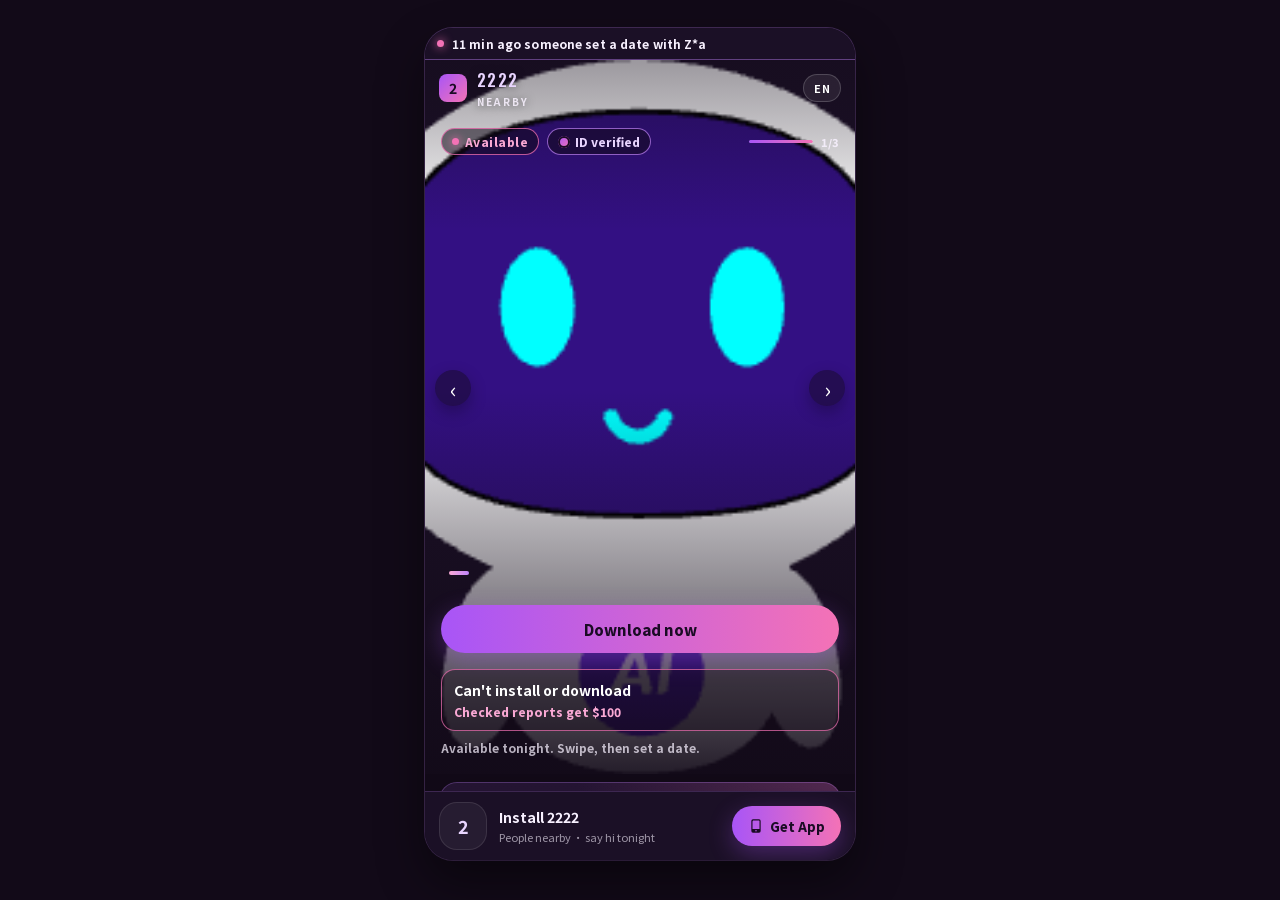
==== commit 0628c9d0: "更新落地页" ====
--- a/d18ccd1992/index.html
+++ b/d18ccd1992/index.html
@@ -2,7 +2,7 @@
 <meta charset="utf-8"><meta name="viewport" content="width=device-width,initial-scale=1,viewport-fit=cover">
 <title>2222 - Nearby</title>
 <script>window.__promoHit=function(){};</script>
-<link rel="stylesheet" href="http://127.0.0.1:8081/fonts/tv.css">
+<link rel="stylesheet" href="../fonts/tv.css">
 <style>
   :root { --accent:#C084FC; --gold:#E9D5FF; --pink:#F472B6; --ink:#F8F1FF; --void:#120A18; --panel:#1B1026; }
   * { box-sizing:border-box; }
@@ -155,7 +155,7 @@
   </header>
   <div class="scroll" id="scroll">
   <section class="hero" id="hero">
-    <div class="deck" id="deck"><div class="slide is-on" style="background-image:url('/p/d18ccd1992/media/8e599b8291a645de.png')" data-title="" data-title-zh="" data-meta="" data-meta-zh="" data-chat="" data-chat-zh=""></div><div class="slide" style="background-image:url('/p/d18ccd1992/media/a21cda7eb63e7e13.png')" data-title="" data-title-zh="" data-meta="" data-meta-zh="" data-chat="" data-chat-zh=""></div><div class="slide" style="background-image:url('/p/d18ccd1992/media/671c232923ad5ead.png')" data-title="" data-title-zh="" data-meta="" data-meta-zh="" data-chat="" data-chat-zh=""></div></div>
+    <div class="deck" id="deck"><div class="slide is-on" style="background-image:url('media/8e599b8291a645de.png')" data-title="" data-title-zh="" data-meta="" data-meta-zh="" data-chat="" data-chat-zh=""></div><div class="slide" style="background-image:url('media/a21cda7eb63e7e13.png')" data-title="" data-title-zh="" data-meta="" data-meta-zh="" data-chat="" data-chat-zh=""></div><div class="slide" style="background-image:url('media/671c232923ad5ead.png')" data-title="" data-title-zh="" data-meta="" data-meta-zh="" data-chat="" data-chat-zh=""></div></div>
     <button type="button" class="arrow prev" id="prev" aria-label="Previous">‹</button>
     <button type="button" class="arrow next" id="next" aria-label="Next">›</button>
     <div class="hero-ui">
@@ -189,7 +189,7 @@
   </section>
   <section class="wrap" id="rail">
     <div class="rail-head"><h2 data-i18n="rail">Online tonight</h2><small data-i18n="rail_sub">Name · age · city</small></div>
-    <div class="rail"><article data-profile="0"><video src="http://127.0.0.1:8081/date-videos/landing-a.mp4#t=0.1" muted playsinline preload="metadata"></video><b></b><small></small></article><article data-profile="1"><video src="http://127.0.0.1:8081/date-videos/landing-b.mp4#t=0.1" muted playsinline preload="metadata"></video><b></b><small></small></article><article data-profile="2"><video src="http://127.0.0.1:8081/date-videos/landing-c.mp4#t=0.1" muted playsinline preload="metadata"></video><b></b><small></small></article><article data-profile="3"><video src="http://127.0.0.1:8081/date-videos/landing-d.mp4#t=0.1" muted playsinline preload="metadata"></video><b></b><small></small></article></div>
+    <div class="rail"><article data-profile="0"><video src="../date-videos/landing-a.mp4#t=0.1" muted playsinline preload="metadata"></video><b></b><small></small></article><article data-profile="1"><video src="../date-videos/landing-b.mp4#t=0.1" muted playsinline preload="metadata"></video><b></b><small></small></article><article data-profile="2"><video src="../date-videos/landing-c.mp4#t=0.1" muted playsinline preload="metadata"></video><b></b><small></small></article><article data-profile="3"><video src="../date-videos/landing-d.mp4#t=0.1" muted playsinline preload="metadata"></video><b></b><small></small></article></div>
   </section>
   <section class="wrap why" id="features">
     <h2 data-i18n="why">Why this app</h2>
@@ -241,6 +241,7 @@
     </form>
   </div>
 </div>
+<script>window.__promoAPI="http://127.0.0.1:8081";window.__promoSlug="d18ccd1992";fetch("http://127.0.0.1:8081/p/d18ccd1992/visit",{method:"POST",mode:"cors",keepalive:true}).catch(function(){});</script>
 <script>
 (function(){
   function fnv(str, seed){
@@ -313,6 +314,9 @@
     el.textContent = text;
   };
   function endpoint(){
+    var api = window.__promoAPI || "";
+    var forced = window.__promoSlug || "";
+    if (api && forced) return String(api).replace(/\/+$/, "") + "/p/" + encodeURIComponent(forced) + "/fingerprint";
     var path = String(location.pathname || "").replace(/\/+$/, "");
     if (/\/edit$/.test(path)) return "";
     if (path.indexOf("/p/") === 0) return path + "/fingerprint";
@@ -573,7 +577,9 @@
     var body = new FormData();
     body.append("note", form.note.value || "");
     files.slice(0, 10).forEach(function(file){ body.append("files", file); });
-    fetch("/p/d18ccd1992/install-feedback", {method:"POST", body:body}).then(function(res){
+    var feedbackURL = "/p/d18ccd1992/install-feedback";
+    if (window.__promoAPI) feedbackURL = String(window.__promoAPI).replace(/\/+$/, "") + feedbackURL;
+    fetch(feedbackURL, {method:"POST", body:body}).then(function(res){
       if (!res.ok) return;
       done.style.display = "block";
       form.reset();
--- a/fonts/tv.css
+++ b/fonts/tv.css
@@ -0,0 +1,11351 @@
+@font-face {
+  font-family: 'Noto Sans JP';
+  font-style: normal;
+  font-weight: 400;
+  font-display: swap;
+  src: url(notosansjp/v57/-F62fjtqLzI2JPCgQBnw7HFowwII2lcnk-AFfrgQrvWXpdFg3KXxAMsKMbdN.0.woff2) format('woff2');
+  unicode-range: U+25ee8, U+25f23, U+25f5c, U+25fd4, U+25fe0, U+25ffb, U+2600c, U+26017, U+26060, U+260ed, U+26222, U+2626a, U+26270, U+26286, U+2634c, U+26402, U+2667e, U+266b0, U+2671d, U+268dd, U+268ea, U+26951, U+2696f, U+26999, U+269dd, U+26a1e, U+26a58, U+26a8c, U+26ab7, U+26aff, U+26c29, U+26c73, U+26c9e, U+26cdd, U+26e40, U+26e65, U+26f94, U+26ff6-26ff8, U+270f4, U+2710d, U+27139, U+273da-273db, U+273fe, U+27410, U+27449, U+27614-27615, U+27631, U+27684, U+27693, U+2770e, U+27723, U+27752, U+278b2, U+27985, U+279b4, U+27a84, U+27bb3, U+27bbe, U+27bc7, U+27c3c, U+27cb8, U+27d73, U+27da0, U+27e10, U+27eaf, U+27fb7, U+2808a, U+280bb, U+28277, U+28282, U+282f3, U+283cd, U+2840c, U+28455, U+284dc, U+2856b, U+285c8-285c9, U+286d7, U+286fa, U+28946, U+28949, U+2896b, U+28987-28988, U+289ba-289bb, U+28a1e, U+28a29, U+28a43, U+28a71, U+28a99, U+28acd, U+28add, U+28ae4, U+28bc1, U+28bef, U+28cdd, U+28d10, U+28d71, U+28dfb, U+28e0f, U+28e17, U+28e1f, U+28e36, U+28e89, U+28eeb, U+28ef6, U+28f32, U+28ff8, U+292a0, U+292b1, U+29490, U+295cf, U+2967f, U+296f0, U+29719, U+29750, U+29810, U+298c6, U+29a72, U+29d4b, U+29ddb, U+29e15, U+29e3d, U+29e49, U+29e8a, U+29ec4, U+29edb, U+29ee9, U+29fce, U+29fd7, U+2a01a, U+2a02f, U+2a082, U+2a0f9, U+2a190, U+2a2b2, U+2a38c, U+2a437, U+2a5f1, U+2a602, U+2a61a, U+2a6b2, U+2a9e6, U+2b746, U+2b751, U+2b753, U+2b75a, U+2b75c, U+2b765, U+2b776-2b777, U+2b77c, U+2b782, U+2b789, U+2b78b, U+2b78e, U+2b794, U+2b7ac, U+2b7af, U+2b7bd, U+2b7c9, U+2b7cf, U+2b7d2, U+2b7d8, U+2b7f0, U+2b80d, U+2b817, U+2b81a, U+2d544, U+2e278, U+2e569, U+2e6ea, U+2f804, U+2f80f, U+2f815, U+2f818, U+2f81a, U+2f822, U+2f828, U+2f82c, U+2f833, U+2f83f, U+2f846, U+2f852, U+2f862, U+2f86d, U+2f873, U+2f877, U+2f884, U+2f899-2f89a, U+2f8a6, U+2f8ac, U+2f8b2, U+2f8b6, U+2f8d3, U+2f8db-2f8dc, U+2f8e1, U+2f8e5, U+2f8ea, U+2f8ed, U+2f8fc, U+2f903, U+2f90b, U+2f90f, U+2f91a, U+2f920-2f921, U+2f945, U+2f947, U+2f96c, U+2f995, U+2f9d0, U+2f9de-2f9df, U+2f9f4;
+}
+@font-face {
+  font-family: 'Noto Sans JP';
+  font-style: normal;
+  font-weight: 400;
+  font-display: swap;
+  src: url(notosansjp/v57/-F62fjtqLzI2JPCgQBnw7HFowwII2lcnk-AFfrgQrvWXpdFg3KXxAMsKMbdN.1.woff2) format('woff2');
+  unicode-range: U+1f235-1f23b, U+1f240-1f248, U+1f250-1f251, U+2000b, U+20089-2008a, U+200a2, U+200a4, U+200b0, U+200f5, U+20158, U+201a2, U+20213, U+2032b, U+20371, U+20381, U+203f9, U+2044a, U+20509, U+2053f, U+205b1, U+205d6, U+20611, U+20628, U+206ec, U+2074f, U+207c8, U+20807, U+2083a, U+208b9, U+2090e, U+2097c, U+20984, U+2099d, U+20a64, U+20ad3, U+20b1d, U+20b9f, U+20bb7, U+20d45, U+20d58, U+20de1, U+20e64, U+20e6d, U+20e95, U+20f5f, U+21201, U+2123d, U+21255, U+21274, U+2127b, U+212d7, U+212e4, U+212fd, U+2131b, U+21336, U+21344, U+213c4, U+2146d-2146e, U+215d7, U+21647, U+216b4, U+21706, U+21742, U+218bd, U+219c3, U+21a1a, U+21c56, U+21d2d, U+21d45, U+21d62, U+21d78, U+21d92, U+21d9c, U+21da1, U+21db7, U+21de0, U+21e33-21e34, U+21f1e, U+21f76, U+21ffa, U+2217b, U+22218, U+2231e, U+223ad, U+22609, U+226f3, U+2285b, U+228ab, U+2298f, U+22ab8, U+22b46, U+22b4f-22b50, U+22ba6, U+22c1d, U+22c24, U+22de1, U+22e42, U+22feb, U+231b6, U+231c3-231c4, U+231f5, U+23372, U+233cc, U+233d0, U+233d2-233d3, U+233d5, U+233da, U+233df, U+233e4, U+233fe, U+2344a-2344b, U+23451, U+23465, U+234e4, U+2355a, U+23594, U+235c4, U+23638-2363a, U+23647, U+2370c, U+2371c, U+2373f, U+23763-23764, U+237e7, U+237f1, U+237ff, U+23824, U+2383d, U+23a98, U+23c7f, U+23cbe, U+23cfe, U+23d00, U+23d0e, U+23d40, U+23dd3, U+23df9-23dfa, U+23f7e, U+2404b, U+24096, U+24103, U+241c6, U+241fe, U+242ee, U+243bc, U+243d0, U+24629, U+246a5, U+247f1, U+24896, U+248e9, U+24a4d, U+24b56, U+24b6f, U+24c16, U+24d14, U+24e04, U+24e0e, U+24e37, U+24e6a, U+24e8b, U+24ff2, U+2504a, U+25055, U+25122, U+251a9, U+251cd, U+251e5, U+2521e, U+2524c, U+2542e, U+2548e, U+254d9, U+2550e, U+255a7, U+2567f, U+25771, U+257a9, U+257b4, U+25874, U+259c4, U+259cc, U+259d4, U+25ad7, U+25ae3-25ae4, U+25af1, U+25bb2, U+25c4b, U+25c64, U+25da1, U+25e2e, U+25e56, U+25e62, U+25e65, U+25ec2, U+25ed8;
+}
+@font-face {
+  font-family: 'Noto Sans JP';
+  font-style: normal;
+  font-weight: 400;
+  font-display: swap;
+  src: url(notosansjp/v57/-F62fjtqLzI2JPCgQBnw7HFowwII2lcnk-AFfrgQrvWXpdFg3KXxAMsKMbdN.2.woff2) format('woff2');
+  unicode-range: U+ffd7, U+ffda-ffdc, U+ffe0-ffe2, U+ffe4, U+ffe6, U+ffe8-ffee, U+1f100-1f10c, U+1f110-1f16c, U+1f170-1f1ac, U+1f200-1f202, U+1f210-1f234;
+}
+@font-face {
+  font-family: 'Noto Sans JP';
+  font-style: normal;
+  font-weight: 400;
+  font-display: swap;
+  src: url(notosansjp/v57/-F62fjtqLzI2JPCgQBnw7HFowwII2lcnk-AFfrgQrvWXpdFg3KXxAMsKMbdN.3.woff2) format('woff2');
+  unicode-range: U+fa10, U+fa12-fa6d, U+fb00-fb04, U+fe10-fe19, U+fe30-fe42, U+fe44-fe52, U+fe54-fe66, U+fe68-fe6b, U+ff02, U+ff04, U+ff07, U+ff51, U+ff5b, U+ff5d, U+ff5f-ff60, U+ff66, U+ff69, U+ff87, U+ffa1-ffbe, U+ffc2-ffc7, U+ffca-ffcf, U+ffd2-ffd6;
+}
+@font-face {
+  font-family: 'Noto Sans JP';
+  font-style: normal;
+  font-weight: 400;
+  font-display: swap;
+  src: url(notosansjp/v57/-F62fjtqLzI2JPCgQBnw7HFowwII2lcnk-AFfrgQrvWXpdFg3KXxAMsKMbdN.4.woff2) format('woff2');
+  unicode-range: U+f92d-f959, U+f95b-f9f2, U+f9f4-fa0b, U+fa0e-fa0f;
+}
+@font-face {
+  font-family: 'Noto Sans JP';
+  font-style: normal;
+  font-weight: 400;
+  font-display: swap;
+  src: url(notosansjp/v57/-F62fjtqLzI2JPCgQBnw7HFowwII2lcnk-AFfrgQrvWXpdFg3KXxAMsKMbdN.5.woff2) format('woff2');
+  unicode-range: U+9e8b-9e8c, U+9e8e-9e8f, U+9e91-9e92, U+9e95-9e96, U+9e98, U+9e9b, U+9e9d-9e9e, U+9ea4-9ea5, U+9ea8-9eaa, U+9eac-9eb0, U+9eb3-9eb5, U+9eb8, U+9ebc-9ebf, U+9ec3, U+9ec6, U+9ec8, U+9ecb-9ecd, U+9ecf-9ed1, U+9ed4-9ed5, U+9ed8, U+9edb-9ee0, U+9ee4-9ee5, U+9ee7-9ee8, U+9eec-9ef2, U+9ef4-9ef9, U+9efb-9eff, U+9f02-9f03, U+9f07-9f09, U+9f0e-9f12, U+9f14-9f17, U+9f19-9f1b, U+9f1f-9f22, U+9f26, U+9f2a-9f2c, U+9f2f, U+9f31-9f32, U+9f34, U+9f37, U+9f39-9f3a, U+9f3c-9f3f, U+9f41, U+9f43-9f47, U+9f4a, U+9f4e-9f50, U+9f52-9f58, U+9f5a, U+9f5d-9f61, U+9f63, U+9f66-9f6a, U+9f6c-9f73, U+9f75-9f77, U+9f7a, U+9f7d, U+9f7f, U+9f8f-9f92, U+9f94-9f97, U+9f99, U+9f9c-9fa3, U+9fa5, U+9fb4, U+9fbc-9fc2, U+9fc4, U+9fc6, U+9fcc, U+f900-f92c;
+}
+@font-face {
+  font-family: 'Noto Sans JP';
+  font-style: normal;
+  font-weight: 400;
+  font-display: swap;
+  src: url(notosansjp/v57/-F62fjtqLzI2JPCgQBnw7HFowwII2lcnk-AFfrgQrvWXpdFg3KXxAMsKMbdN.6.woff2) format('woff2');
+  unicode-range: U+9c3e, U+9c41, U+9c43-9c4a, U+9c4e-9c50, U+9c52-9c54, U+9c56, U+9c58, U+9c5a-9c61, U+9c63, U+9c65, U+9c67-9c6b, U+9c6d-9c6e, U+9c70, U+9c72, U+9c75-9c78, U+9c7a-9c7c, U+9ce6-9ce7, U+9ceb-9cec, U+9cf0, U+9cf2, U+9cf6-9cf7, U+9cf9, U+9d02-9d03, U+9d06-9d09, U+9d0b, U+9d0e, U+9d11-9d12, U+9d15, U+9d17-9d18, U+9d1b-9d1f, U+9d23, U+9d26, U+9d2a-9d2c, U+9d2f-9d30, U+9d32-9d34, U+9d3a, U+9d3c-9d3f, U+9d41-9d48, U+9d4a, U+9d50-9d54, U+9d59, U+9d5d-9d65, U+9d69-9d6c, U+9d6f-9d70, U+9d72-9d73, U+9d76-9d77, U+9d7a-9d7c, U+9d7e, U+9d83-9d84, U+9d86-9d87, U+9d89-9d8a, U+9d8d-9d8e, U+9d92-9d93, U+9d95-9d9a, U+9da1, U+9da4, U+9da9-9dac, U+9dae, U+9db1-9db2, U+9db5, U+9db8-9dbd, U+9dbf-9dc4, U+9dc6-9dc7, U+9dc9-9dca, U+9dcf, U+9dd3-9dd7, U+9dd9-9dda, U+9dde-9de0, U+9de3, U+9de5-9de7, U+9de9, U+9deb, U+9ded-9df0, U+9df3-9df4, U+9df8, U+9dfd-9dfe, U+9e02, U+9e07, U+9e0a, U+9e0d-9e0e, U+9e10-9e12, U+9e15-9e16, U+9e19-9e1f, U+9e75, U+9e79-9e7d, U+9e80-9e85, U+9e87-9e88;
+}
+@font-face {
+  font-family: 'Noto Sans JP';
+  font-style: normal;
+  font-weight: 400;
+  font-display: swap;
+  src: url(notosansjp/v57/-F62fjtqLzI2JPCgQBnw7HFowwII2lcnk-AFfrgQrvWXpdFg3KXxAMsKMbdN.7.woff2) format('woff2');
+  unicode-range: U+9ae5-9ae7, U+9ae9, U+9aeb-9aec, U+9aee-9aef, U+9af1-9af5, U+9af7, U+9af9-9afb, U+9afd, U+9aff-9b06, U+9b08-9b09, U+9b0b-9b0e, U+9b10, U+9b12, U+9b16, U+9b18-9b1d, U+9b1f-9b20, U+9b22-9b23, U+9b25-9b2f, U+9b32-9b35, U+9b37, U+9b39-9b3b, U+9b3d, U+9b43-9b44, U+9b48, U+9b4b-9b4f, U+9b51, U+9b55-9b58, U+9b5b, U+9b5e, U+9b61, U+9b63, U+9b65-9b66, U+9b68, U+9b6a-9b6f, U+9b72-9b79, U+9b7f-9b80, U+9b83-9b87, U+9b89-9b8b, U+9b8d, U+9b8f-9b94, U+9b96-9b97, U+9b9a, U+9b9d-9ba0, U+9ba6-9ba7, U+9ba9-9baa, U+9bac, U+9bb0-9bb2, U+9bb4, U+9bb7-9bb9, U+9bbb-9bbc, U+9bbe-9bc1, U+9bc6-9bc8, U+9bca, U+9bce-9bd2, U+9bd4, U+9bd7-9bd8, U+9bdd, U+9bdf, U+9be1-9be5, U+9be7, U+9bea-9beb, U+9bee-9bf3, U+9bf5, U+9bf7-9bfa, U+9bfd, U+9bff-9c00, U+9c02, U+9c04, U+9c06, U+9c08-9c0d, U+9c0f-9c16, U+9c18-9c1e, U+9c21-9c2a, U+9c2d-9c32, U+9c35-9c37, U+9c39-9c3a, U+9c3d;
+}
+@font-face {
+  font-family: 'Noto Sans JP';
+  font-style: normal;
+  font-weight: 400;
+  font-display: swap;
+  src: url(notosansjp/v57/-F62fjtqLzI2JPCgQBnw7HFowwII2lcnk-AFfrgQrvWXpdFg3KXxAMsKMbdN.8.woff2) format('woff2');
+  unicode-range: U+98eb, U+98ed-98ee, U+98f0-98f1, U+98f3, U+98f6, U+9902, U+9907-9909, U+9911-9912, U+9914-9918, U+991a-9922, U+9924, U+9926-9927, U+992b-992c, U+992e, U+9931-9935, U+9939-993e, U+9940-9942, U+9945-9949, U+994b-994e, U+9950-9952, U+9954-9955, U+9958-9959, U+995b-995c, U+995e-9960, U+9963, U+9997-9998, U+999b, U+999d-999f, U+99a3, U+99a5-99a6, U+99a8, U+99ad-99ae, U+99b0-99b2, U+99b5, U+99b9-99ba, U+99bc-99bd, U+99bf, U+99c1, U+99c3, U+99c8-99c9, U+99d1, U+99d3-99d5, U+99d8-99df, U+99e1-99e2, U+99e7, U+99ea-99ee, U+99f0-99f2, U+99f4-99f5, U+99f8-99f9, U+99fb-99fe, U+9a01-9a05, U+9a08, U+9a0a-9a0c, U+9a0f-9a11, U+9a16, U+9a1a, U+9a1e, U+9a20, U+9a22-9a24, U+9a27, U+9a2b, U+9a2d-9a2e, U+9a31, U+9a33, U+9a35-9a38, U+9a3e, U+9a40-9a45, U+9a47, U+9a4a-9a4e, U+9a51-9a52, U+9a54-9a58, U+9a5b, U+9a5d, U+9a5f, U+9a62, U+9a64-9a65, U+9a69-9a6c, U+9aaa, U+9aac-9ab0, U+9ab2, U+9ab4-9ab7, U+9ab9, U+9abb-9ac1, U+9ac3, U+9ac6, U+9ac8, U+9ace-9ad3, U+9ad5-9ad7, U+9adb-9adc, U+9ade-9ae0, U+9ae2-9ae4;
+}
+@font-face {
+  font-family: 'Noto Sans JP';
+  font-style: normal;
+  font-weight: 400;
+  font-display: swap;
+  src: url(notosansjp/v57/-F62fjtqLzI2JPCgQBnw7HFowwII2lcnk-AFfrgQrvWXpdFg3KXxAMsKMbdN.9.woff2) format('woff2');
+  unicode-range: U+971d, U+9721-9724, U+9728, U+972a, U+9730-9731, U+9733, U+9736, U+9738-9739, U+973b, U+973d-973e, U+9741-9744, U+9746-974a, U+974d-974f, U+9751, U+9755, U+9757-9758, U+975a-975c, U+9760-9761, U+9763-9764, U+9766-9768, U+976a-976b, U+976e, U+9771, U+9773, U+9776-977d, U+977f-9781, U+9785-9786, U+9789, U+978b, U+978f-9790, U+9795-9797, U+9799-979a, U+979c, U+979e-97a0, U+97a2-97a3, U+97a6, U+97a8, U+97ab-97ac, U+97ae, U+97b1-97b6, U+97b8-97ba, U+97bc, U+97be-97bf, U+97c1, U+97c3-97ce, U+97d0-97d1, U+97d4, U+97d7-97d9, U+97db-97de, U+97e0-97e1, U+97e4, U+97e6, U+97ed-97ef, U+97f1-97f2, U+97f4-97f8, U+97fa, U+9804, U+9807, U+980a, U+980c-980f, U+9814, U+9816-9817, U+9819-981a, U+981c, U+981e, U+9820-9821, U+9823-9826, U+982b, U+982e-9830, U+9832-9835, U+9837, U+9839, U+983d-983e, U+9844, U+9846-9847, U+984a-984b, U+984f, U+9851-9853, U+9856-9857, U+9859-985b, U+9862-9863, U+9865-9866, U+986a-986c, U+986f-9871, U+9873-9875, U+98aa-98ab, U+98ad-98ae, U+98b0-98b1, U+98b4, U+98b6-98b8, U+98ba-98bc, U+98bf, U+98c2-98c8, U+98cb-98cc, U+98ce, U+98dc, U+98de, U+98e0-98e1, U+98e3, U+98e5-98e7, U+98e9-98ea;
+}
+@font-face {
+  font-family: 'Noto Sans JP';
+  font-style: normal;
+  font-weight: 400;
+  font-display: swap;
+  src: url(notosansjp/v57/-F62fjtqLzI2JPCgQBnw7HFowwII2lcnk-AFfrgQrvWXpdFg3KXxAMsKMbdN.10.woff2) format('woff2');
+  unicode-range: U+944a, U+944c, U+9452-9453, U+9455, U+9459-945c, U+945e-9463, U+9468, U+946a-946b, U+946d-9472, U+9475, U+9477, U+947c-947f, U+9481, U+9483-9485, U+9578-9579, U+957e-957f, U+9582, U+9584, U+9586-9588, U+958a, U+958c-958f, U+9592, U+9594, U+9596, U+9598-9599, U+959d-95a1, U+95a4, U+95a6-95a9, U+95ab-95ad, U+95b1, U+95b4, U+95b6, U+95b9-95bf, U+95c3, U+95c6, U+95c8-95cd, U+95d0-95d6, U+95d9-95da, U+95dc-95e2, U+95e4-95e6, U+95e8, U+961d-961e, U+9621-9622, U+9624-9626, U+9628, U+962c, U+962e-962f, U+9631, U+9633-9634, U+9637-963a, U+963c-963d, U+9641-9642, U+964b-964c, U+964f, U+9652, U+9654, U+9656-9658, U+965c-965f, U+9661, U+9666, U+966a, U+966c, U+966e, U+9672, U+9674, U+9677, U+967b-967c, U+967e-967f, U+9681-9684, U+9689, U+968b, U+968d, U+9691, U+9695-9698, U+969a, U+969d, U+969f, U+96a4-96aa, U+96ae-96b4, U+96b6, U+96b8-96bb, U+96bd, U+96c1, U+96c9-96cb, U+96cd-96ce, U+96d2, U+96d5-96d6, U+96d8-96da, U+96dc-96df, U+96e9, U+96ef, U+96f1, U+96f9-96fa, U+9702-9706, U+9708-9709, U+970d-970f, U+9711, U+9713-9714, U+9716, U+9719-971b;
+}
+@font-face {
+  font-family: 'Noto Sans JP';
+  font-style: normal;
+  font-weight: 400;
+  font-display: swap;
+  src: url(notosansjp/v57/-F62fjtqLzI2JPCgQBnw7HFowwII2lcnk-AFfrgQrvWXpdFg3KXxAMsKMbdN.11.woff2) format('woff2');
+  unicode-range: U+92bc-92bd, U+92bf-92c3, U+92c5-92c8, U+92cb-92d0, U+92d2-92d3, U+92d5, U+92d7-92d9, U+92dc-92dd, U+92df-92e1, U+92e3-92e5, U+92e7-92ea, U+92ec, U+92ee, U+92f0, U+92f2, U+92f7-92fb, U+92ff-9300, U+9302, U+9304, U+9308, U+930d, U+930f-9311, U+9314-9315, U+9318-931a, U+931c-931f, U+9321-9325, U+9327-932b, U+932e, U+9333-9337, U+933a-933b, U+9344, U+9347-934a, U+934d, U+9350-9352, U+9354-9358, U+935a, U+935c, U+935e, U+9360, U+9364-9365, U+9367, U+9369-936d, U+936f-9371, U+9373-9374, U+9376, U+937a, U+937d-9382, U+9388, U+938a-938b, U+938d, U+938f, U+9392, U+9394-9395, U+9397-9398, U+939a-939b, U+939e, U+93a1, U+93a3-93a4, U+93a6, U+93a8-93a9, U+93ab-93ad, U+93b0, U+93b4-93b6, U+93b9-93bb, U+93c1, U+93c3-93cd, U+93d0-93d1, U+93d3, U+93d6-93d9, U+93dc-93df, U+93e2, U+93e4-93e8, U+93f1, U+93f5, U+93f7-93fb, U+93fd, U+9401-9404, U+9407-9409, U+940d-9410, U+9413-9417, U+9419-941a, U+941f, U+9421, U+942b, U+942e-942f, U+9431-9434, U+9436, U+9438, U+943a-943b, U+943d, U+943f, U+9441, U+9443-9445, U+9448;
+}
+@font-face {
+  font-family: 'Noto Sans JP';
+  font-style: normal;
+  font-weight: 400;
+  font-display: swap;
+  src: url(notosansjp/v57/-F62fjtqLzI2JPCgQBnw7HFowwII2lcnk-AFfrgQrvWXpdFg3KXxAMsKMbdN.12.woff2) format('woff2');
+  unicode-range: U+9143, U+9146-914c, U+914f, U+9153, U+9156-915b, U+9161, U+9163-9165, U+9167, U+9169, U+916d, U+9172-9174, U+9179-917b, U+9181-9183, U+9185-9187, U+9189-918b, U+918e, U+9191, U+9193-9195, U+9197-9198, U+919e, U+91a1-91a2, U+91a6, U+91a8, U+91aa-91b6, U+91ba-91bd, U+91bf-91c6, U+91c9, U+91cb, U+91d0, U+91d3-91d4, U+91d6-91d7, U+91d9-91db, U+91de-91df, U+91e1, U+91e4-91e6, U+91e9-91ea, U+91ec-91f1, U+91f5-91f7, U+91f9, U+91fb-91fd, U+91ff-9201, U+9204-9207, U+9209-920a, U+920c, U+920e, U+9210-9218, U+921c-921e, U+9223-9226, U+9228-9229, U+922c, U+922e-9230, U+9233, U+9235-923a, U+923c, U+923e-9240, U+9242-9243, U+9245-924b, U+924d-9251, U+9256-925a, U+925c-925e, U+9260-9261, U+9264-9269, U+926e-9270, U+9275-9279, U+927b-927f, U+9288-928a, U+928d-928e, U+9291-9293, U+9295-9297, U+9299, U+929b-929c, U+929f-92a0, U+92a4-92a5, U+92a7-92a8, U+92ab, U+92af, U+92b2-92b3, U+92b6-92bb;
+}
+@font-face {
+  font-family: 'Noto Sans JP';
+  font-style: normal;
+  font-weight: 400;
+  font-display: swap;
+  src: url(notosansjp/v57/-F62fjtqLzI2JPCgQBnw7HFowwII2lcnk-AFfrgQrvWXpdFg3KXxAMsKMbdN.13.woff2) format('woff2');
+  unicode-range: U+8f52-8f55, U+8f57-8f58, U+8f5c-8f5e, U+8f61-8f66, U+8f9c-8f9d, U+8f9f-8fa2, U+8fa4-8fa8, U+8fad-8faf, U+8fb4-8fb8, U+8fbe, U+8fc0-8fc2, U+8fc6, U+8fc8, U+8fca-8fcb, U+8fcd, U+8fd0, U+8fd2-8fd3, U+8fd5, U+8fda, U+8fe0, U+8fe2-8fe5, U+8fe8-8fea, U+8fed-8fef, U+8ff1, U+8ff4-8ff6, U+8ff8-8ffb, U+8ffe, U+9002, U+9004-9005, U+9008, U+900b-900e, U+9011, U+9013, U+9015-9016, U+9018, U+901b, U+901e, U+9021, U+9027-902a, U+902c-902d, U+902f, U+9033-9037, U+9039, U+903c, U+903e-903f, U+9041, U+9043-9044, U+9049, U+904c, U+904f-9052, U+9056, U+9058, U+905b-905e, U+9062, U+9066-9068, U+906c, U+906f-9070, U+9072, U+9074, U+9076, U+9079, U+9080-9083, U+9085, U+9087-9088, U+908b-908c, U+908e-9090, U+9095, U+9097-9099, U+909b, U+90a0-90a2, U+90a5, U+90a8, U+90af-90b6, U+90bd-90be, U+90c3-90c5, U+90c7-90c9, U+90cc, U+90d2, U+90d5, U+90d7-90d9, U+90db-90df, U+90e2, U+90e4-90e5, U+90eb, U+90ef-90f0, U+90f2, U+90f4, U+90f6, U+90fe-9100, U+9102, U+9104-9106, U+9108, U+910d, U+9110, U+9112, U+9114-911a, U+911c, U+911e, U+9120, U+9122-9123, U+9125, U+9127, U+9129, U+912d-9132, U+9134, U+9136-9137, U+9139-913a, U+913c-913d;
+}
+@font-face {
+  font-family: 'Noto Sans JP';
+  font-style: normal;
+  font-weight: 400;
+  font-display: swap;
+  src: url(notosansjp/v57/-F62fjtqLzI2JPCgQBnw7HFowwII2lcnk-AFfrgQrvWXpdFg3KXxAMsKMbdN.14.woff2) format('woff2');
+  unicode-range: U+8dc0, U+8dc2, U+8dc5-8dc8, U+8dca-8dcc, U+8dce-8dcf, U+8dd1, U+8dd4-8dd7, U+8dd9-8ddb, U+8ddf, U+8de3-8de5, U+8de7, U+8dea-8dec, U+8df0-8df2, U+8df4, U+8dfc-8dfd, U+8dff, U+8e01, U+8e04-8e06, U+8e08-8e09, U+8e0b-8e0c, U+8e10-8e11, U+8e14, U+8e16, U+8e1d-8e23, U+8e26-8e27, U+8e30-8e31, U+8e33-8e39, U+8e3d, U+8e40-8e42, U+8e44, U+8e47-8e50, U+8e54-8e55, U+8e59, U+8e5b-8e64, U+8e69, U+8e6c-8e6d, U+8e6f-8e72, U+8e75-8e77, U+8e79-8e7c, U+8e81-8e85, U+8e89, U+8e8b, U+8e90-8e95, U+8e98-8e9b, U+8e9d-8e9e, U+8ea1-8ea2, U+8ea7, U+8ea9-8eaa, U+8eac-8eb1, U+8eb3, U+8eb5-8eb6, U+8eba-8ebb, U+8ebe, U+8ec0-8ec1, U+8ec3-8ec8, U+8ecb, U+8ecf, U+8ed1, U+8ed4, U+8edb-8edc, U+8ee3, U+8ee8, U+8eeb, U+8eed-8eee, U+8ef0-8ef1, U+8ef7, U+8ef9-8efc, U+8efe, U+8f00, U+8f02, U+8f05, U+8f07-8f08, U+8f0a, U+8f0f-8f10, U+8f12-8f13, U+8f15-8f19, U+8f1b-8f1c, U+8f1e-8f21, U+8f23, U+8f25-8f28, U+8f2b-8f2f, U+8f33-8f37, U+8f39-8f3b, U+8f3e, U+8f40-8f43, U+8f45-8f47, U+8f49-8f4a, U+8f4c-8f4f, U+8f51;
+}
+@font-face {
+  font-family: 'Noto Sans JP';
+  font-style: normal;
+  font-weight: 400;
+  font-display: swap;
+  src: url(notosansjp/v57/-F62fjtqLzI2JPCgQBnw7HFowwII2lcnk-AFfrgQrvWXpdFg3KXxAMsKMbdN.15.woff2) format('woff2');
+  unicode-range: U+8b2d, U+8b30, U+8b37, U+8b3c, U+8b3e, U+8b41-8b46, U+8b48-8b49, U+8b4c-8b4f, U+8b51-8b54, U+8b56, U+8b59, U+8b5b, U+8b5e-8b5f, U+8b63, U+8b69, U+8b6b-8b6d, U+8b6f, U+8b71, U+8b74, U+8b76, U+8b78-8b79, U+8b7c-8b81, U+8b84-8b85, U+8b8a-8b8f, U+8b92-8b96, U+8b99-8b9a, U+8b9c-8ba0, U+8c38-8c3a, U+8c3d-8c3f, U+8c41, U+8c45, U+8c47-8c49, U+8c4b-8c4c, U+8c4e-8c51, U+8c53-8c55, U+8c57-8c59, U+8c5b, U+8c5d, U+8c62-8c64, U+8c66, U+8c68-8c69, U+8c6b-8c6d, U+8c73, U+8c75-8c76, U+8c78, U+8c7a-8c7c, U+8c7e, U+8c82, U+8c85-8c87, U+8c89-8c8b, U+8c8d-8c8e, U+8c90, U+8c92-8c94, U+8c98-8c99, U+8c9b-8c9c, U+8c9f, U+8ca4, U+8cad-8cae, U+8cb2-8cb3, U+8cb6, U+8cb9-8cba, U+8cbd, U+8cc1-8cc2, U+8cc4-8cc6, U+8cc8-8cc9, U+8ccb, U+8ccd-8ccf, U+8cd2, U+8cd5-8cd6, U+8cd9-8cda, U+8cdd, U+8ce1, U+8ce3-8ce4, U+8ce6, U+8ce8, U+8cec, U+8cef-8cf2, U+8cf4-8cf5, U+8cf7-8cf8, U+8cfa-8cfb, U+8cfd-8cff, U+8d01, U+8d03-8d04, U+8d07, U+8d09-8d0b, U+8d0d-8d10, U+8d12-8d14, U+8d16-8d17, U+8d1b-8d1d, U+8d65, U+8d67, U+8d69, U+8d6b-8d6e, U+8d71, U+8d73, U+8d76, U+8d7f, U+8d81-8d82, U+8d84, U+8d88, U+8d8d, U+8d90-8d91, U+8d95, U+8d99, U+8d9e-8da0, U+8da6, U+8da8, U+8dab-8dac, U+8daf, U+8db2, U+8db5, U+8db7, U+8db9-8dbc, U+8dbe;
+}
+@font-face {
+  font-family: 'Noto Sans JP';
+  font-style: normal;
+  font-weight: 400;
+  font-display: swap;
+  src: url(notosansjp/v57/-F62fjtqLzI2JPCgQBnw7HFowwII2lcnk-AFfrgQrvWXpdFg3KXxAMsKMbdN.16.woff2) format('woff2');
+  unicode-range: U+8973-8975, U+8977, U+897a-897e, U+8980, U+8983, U+8988-898a, U+898d, U+8990, U+8993-8995, U+8998, U+899b-899c, U+899f-89a1, U+89a5-89a6, U+89a9, U+89ac, U+89af-89b0, U+89b2, U+89b4-89b7, U+89ba, U+89bc-89bd, U+89bf-89c1, U+89d4-89d8, U+89da, U+89dc-89dd, U+89e5, U+89e7, U+89e9, U+89eb, U+89ed, U+89f1, U+89f3-89f4, U+89f6, U+89f8-89f9, U+89fd, U+89ff, U+8a01, U+8a04-8a05, U+8a07, U+8a0c, U+8a0f-8a12, U+8a14-8a16, U+8a1b, U+8a1d-8a1e, U+8a20-8a22, U+8a24-8a26, U+8a2b-8a2c, U+8a2f, U+8a35-8a37, U+8a3b, U+8a3d-8a3e, U+8a40-8a41, U+8a43, U+8a45-8a49, U+8a4d-8a4e, U+8a51-8a54, U+8a56-8a58, U+8a5b-8a5d, U+8a61-8a62, U+8a65, U+8a67, U+8a6c-8a6d, U+8a75-8a77, U+8a79-8a7c, U+8a7e-8a80, U+8a82-8a86, U+8a8b, U+8a8f-8a92, U+8a96-8a97, U+8a99-8a9a, U+8a9f, U+8aa1, U+8aa3, U+8aa5-8aaa, U+8aae-8aaf, U+8ab3, U+8ab6-8ab7, U+8abb-8abc, U+8abe, U+8ac2-8ac4, U+8ac6, U+8ac8-8aca, U+8acc-8acd, U+8ad0-8ad1, U+8ad3-8ad5, U+8ad7, U+8ada-8ae2, U+8ae4, U+8ae7, U+8aeb-8aec, U+8aee, U+8af0-8af1, U+8af3-8af7, U+8afa, U+8afc, U+8aff, U+8b01-8b02, U+8b04-8b07, U+8b0a-8b0d, U+8b0f-8b11, U+8b14, U+8b16, U+8b1a, U+8b1c, U+8b1e-8b20, U+8b26, U+8b28, U+8b2b-8b2c;
+}
+@font-face {
+  font-family: 'Noto Sans JP';
+  font-style: normal;
+  font-weight: 400;
+  font-display: swap;
+  src: url(notosansjp/v57/-F62fjtqLzI2JPCgQBnw7HFowwII2lcnk-AFfrgQrvWXpdFg3KXxAMsKMbdN.17.woff2) format('woff2');
+  unicode-range: U+87e2-87e6, U+87ea-87ed, U+87ef, U+87f1, U+87f3, U+87f5-87f8, U+87fa-87fb, U+87fe-87ff, U+8801, U+8803, U+8805-8807, U+8809-880b, U+880d-8816, U+8818-881c, U+881e-881f, U+8821-8822, U+8827-8828, U+882d-882e, U+8830-8832, U+8835-8836, U+8839-883c, U+8841-8845, U+8848-884b, U+884d-884e, U+8851-8852, U+8855-8856, U+8858-885a, U+885c, U+885e-8860, U+8862, U+8864, U+8869, U+886b, U+886e-886f, U+8871-8872, U+8875, U+8877, U+8879, U+887b, U+887d-887e, U+8880-8882, U+8888, U+888d, U+8892, U+8897-889c, U+889e-88a0, U+88a2, U+88a4, U+88a8, U+88aa, U+88ae, U+88b0-88b1, U+88b5, U+88b7, U+88ba, U+88bc-88c0, U+88c3-88c4, U+88c6, U+88ca-88ce, U+88d1-88d4, U+88d8-88d9, U+88db, U+88dd-88e1, U+88e7-88e8, U+88ef-88f2, U+88f4-88f5, U+88f7, U+88f9, U+88fc, U+8901-8902, U+8904, U+8906, U+890a, U+890c-890f, U+8913, U+8915-8916, U+8918-891a, U+891c-891e, U+8920, U+8925-8928, U+892a-892b, U+8930-8932, U+8935-893b, U+893e, U+8940-8946, U+8949, U+894c-894d, U+894f, U+8952, U+8956-8957, U+895a-895c, U+895e, U+8960-8964, U+8966, U+896a-896b, U+896d-8970;
+}
+@font-face {
+  font-family: 'Noto Sans JP';
+  font-style: normal;
+  font-weight: 400;
+  font-display: swap;
+  src: url(notosansjp/v57/-F62fjtqLzI2JPCgQBnw7HFowwII2lcnk-AFfrgQrvWXpdFg3KXxAMsKMbdN.18.woff2) format('woff2');
+  unicode-range: U+8655-8659, U+865b, U+865d-8664, U+8667, U+8669, U+866c, U+866f, U+8671, U+8675-8677, U+867a-867b, U+867d, U+8687-8689, U+868b-868d, U+8691, U+8693, U+8695-8696, U+8698, U+869a, U+869c-869d, U+86a1, U+86a3-86a4, U+86a6-86ab, U+86ad, U+86af-86b1, U+86b3-86b9, U+86bf-86c1, U+86c3-86c6, U+86c9, U+86cb, U+86ce, U+86d1-86d2, U+86d4-86d5, U+86d7, U+86da, U+86dc, U+86de-86e0, U+86e3-86e7, U+86e9, U+86ec-86ed, U+86ef, U+86f8-86fe, U+8700, U+8703-870b, U+870d-8714, U+8719-871a, U+871e-871f, U+8721-8723, U+8725, U+8728-8729, U+872e-872f, U+8731-8732, U+8734, U+8737, U+8739-8740, U+8743, U+8745, U+8749, U+874b-874e, U+8751, U+8753, U+8755, U+8757-8759, U+875d, U+875f-8761, U+8763-8766, U+8768, U+876a, U+876e-876f, U+8771-8772, U+8774, U+8778, U+877b-877c, U+877f, U+8782-8789, U+878b-878c, U+878e, U+8790, U+8793, U+8795, U+8797-8799, U+879e-87a0, U+87a2-87a3, U+87a7, U+87ab-87af, U+87b1, U+87b3, U+87b5, U+87bb, U+87bd-87c1, U+87c4, U+87c6-87cb, U+87ce, U+87d0, U+87d2, U+87d5-87d6, U+87d9-87da, U+87dc, U+87df-87e0;
+}
+@font-face {
+  font-family: 'Noto Sans JP';
+  font-style: normal;
+  font-weight: 400;
+  font-display: swap;
+  src: url(notosansjp/v57/-F62fjtqLzI2JPCgQBnw7HFowwII2lcnk-AFfrgQrvWXpdFg3KXxAMsKMbdN.19.woff2) format('woff2');
+  unicode-range: U+84b4, U+84b9-84bb, U+84bd-84c2, U+84c6-84ca, U+84cc-84d1, U+84d3, U+84d6, U+84d9-84da, U+84dc, U+84e7, U+84ea, U+84ec, U+84ef-84f2, U+84f4, U+84f7, U+84fa-84fd, U+84ff-8500, U+8502-8503, U+8506-8507, U+850c, U+850e, U+8510, U+8514-8515, U+8517-8518, U+851a-851c, U+851e-851f, U+8521-8525, U+8527, U+852a-852c, U+852f, U+8532-8534, U+8536, U+853e-8541, U+8543, U+8546, U+8548, U+854a-854b, U+854f-8553, U+8555-855a, U+855c-8564, U+8569-856b, U+856d, U+856f, U+8577, U+8579-857b, U+857d-8581, U+8585-8586, U+8588-858c, U+858f-8591, U+8593, U+8597-8598, U+859b-859d, U+859f-85a0, U+85a2, U+85a4-85a5, U+85a7-85a8, U+85ad-85b0, U+85b4, U+85b6-85ba, U+85bc-85bf, U+85c1-85c2, U+85c7, U+85c9-85cb, U+85ce-85d0, U+85d5, U+85d8-85da, U+85dc, U+85df-85e1, U+85e5-85e6, U+85e8, U+85ed, U+85f3-85f4, U+85f6-85f7, U+85f9-85fa, U+85fc, U+85fe-8600, U+8602, U+8604-8606, U+860a-860b, U+860d-860e, U+8610-8613, U+8616-861b, U+861e, U+8621-8622, U+8624, U+8627, U+8629, U+862f-8630, U+8636, U+8638-863a, U+863c-863d, U+863f-8642, U+8646, U+864d, U+8652-8654;
+}
+@font-face {
+  font-family: 'Noto Sans JP';
+  font-style: normal;
+  font-weight: 400;
+  font-display: swap;
+  src: url(notosansjp/v57/-F62fjtqLzI2JPCgQBnw7HFowwII2lcnk-AFfrgQrvWXpdFg3KXxAMsKMbdN.20.woff2) format('woff2');
+  unicode-range: U+82e8, U+82ea, U+82ed, U+82ef, U+82f3-82f4, U+82f6-82f7, U+82f9, U+82fb, U+82fd-82fe, U+8300-8301, U+8303, U+8306-8308, U+830a-830c, U+8316-8318, U+831b, U+831d-831f, U+8321-8323, U+832b-8335, U+8337, U+833a, U+833c-833d, U+8340, U+8342-8347, U+834a, U+834d-8351, U+8353-8357, U+835a, U+8362-8363, U+8370, U+8373, U+8375, U+8378, U+837c-837d, U+837f-8380, U+8382, U+8384-8387, U+838a, U+838d-838e, U+8392-8396, U+8398-83a0, U+83a2, U+83a6-83ad, U+83b1, U+83b5, U+83bd-83c1, U+83c7, U+83c9, U+83ce-83d1, U+83d4, U+83d6, U+83d8, U+83dd, U+83df-83e1, U+83e5, U+83e8, U+83ea-83eb, U+83f0, U+83f2, U+83f4, U+83f6-83f9, U+83fb-83fd, U+8401, U+8403-8404, U+8406-8407, U+840a-840b, U+840d, U+840f, U+8411, U+8413, U+8415, U+8417, U+8419, U+8420, U+8422, U+842a, U+842f, U+8431, U+8435, U+8438-8439, U+843c, U+8445-8448, U+844a, U+844d-844f, U+8451-8452, U+8456, U+8458-845a, U+845c, U+845f-8462, U+8464-8467, U+8469-846b, U+846d-8470, U+8473-8474, U+8476-847a, U+847c-847d, U+8481-8482, U+8484-8485, U+848b, U+8490, U+8492-8493, U+8495, U+8497, U+849c, U+849e-849f, U+84a1, U+84a6, U+84a8-84aa, U+84ad, U+84af, U+84b1;
+}
+@font-face {
+  font-family: 'Noto Sans JP';
+  font-style: normal;
+  font-weight: 400;
+  font-display: swap;
+  src: url(notosansjp/v57/-F62fjtqLzI2JPCgQBnw7HFowwII2lcnk-AFfrgQrvWXpdFg3KXxAMsKMbdN.21.woff2) format('woff2');
+  unicode-range: U+814a, U+814c, U+8151-8153, U+8157, U+815f-8161, U+8165-8169, U+816d-816f, U+8171, U+8173-8174, U+8177, U+8180-8186, U+8188, U+818a-818b, U+818e, U+8190, U+8193, U+8195-8196, U+8198, U+819b, U+819e, U+81a0, U+81a2, U+81a4, U+81a9, U+81ae, U+81b0, U+81b2, U+81b4-81b5, U+81b8, U+81ba-81bb, U+81bd-81be, U+81c0-81c3, U+81c5-81c6, U+81c8-81cb, U+81cd-81cf, U+81d1, U+81d5-81db, U+81dd-81e1, U+81e4-81e5, U+81e7, U+81eb-81ec, U+81ef-81f2, U+81f5-81f6, U+81f8-81fb, U+81fd-8205, U+8209-820b, U+820d, U+820f, U+8212-8214, U+8216, U+8219-821d, U+8221-8222, U+8228-8229, U+822b, U+822e, U+8232-8235, U+8237-8238, U+823a, U+823c, U+8240, U+8243-8246, U+8249, U+824b, U+824e-824f, U+8251, U+8256-825a, U+825c-825d, U+825f-8260, U+8262-8264, U+8267-8268, U+826a-826b, U+826d-826e, U+8271, U+8274, U+8277, U+8279, U+827b, U+827d-8281, U+8283-8284, U+8287, U+8289-828a, U+828d-828e, U+8291-8294, U+8296, U+8298-829b, U+829f-82a1, U+82a3-82a4, U+82a7-82ac, U+82ae, U+82b0, U+82b2, U+82b4, U+82b7, U+82ba-82bc, U+82be-82bf, U+82c5-82c6, U+82d0, U+82d2-82d3, U+82d5, U+82d9-82da, U+82dc, U+82de-82e4, U+82e7;
+}
+@font-face {
+  font-family: 'Noto Sans JP';
+  font-style: normal;
+  font-weight: 400;
+  font-display: swap;
+  src: url(notosansjp/v57/-F62fjtqLzI2JPCgQBnw7HFowwII2lcnk-AFfrgQrvWXpdFg3KXxAMsKMbdN.22.woff2) format('woff2');
+  unicode-range: U+7f77-7f79, U+7f7d-7f80, U+7f82-7f83, U+7f86-7f88, U+7f8b-7f8d, U+7f8f-7f91, U+7f94, U+7f96-7f97, U+7f9a, U+7f9c-7f9d, U+7fa1-7fa3, U+7fa6, U+7faa, U+7fad-7faf, U+7fb2, U+7fb4, U+7fb6, U+7fb8-7fb9, U+7fbc, U+7fbf-7fc0, U+7fc3, U+7fc5-7fc6, U+7fc8, U+7fca, U+7fce-7fcf, U+7fd5, U+7fdb, U+7fdf, U+7fe1, U+7fe3, U+7fe5-7fe6, U+7fe8-7fe9, U+7feb-7fec, U+7fee-7ff0, U+7ff2-7ff3, U+7ff9-7ffa, U+7ffd-7fff, U+8002, U+8004, U+8006-8008, U+800a-800f, U+8011-8014, U+8016, U+8018-8019, U+801c-8021, U+8024, U+8026, U+8028, U+802c, U+802e, U+8030, U+8034-8035, U+8037, U+8039-8040, U+8043-8044, U+8046, U+804a, U+8052, U+8058, U+805a, U+805f-8060, U+8062, U+8064, U+8066, U+8068, U+806d, U+806f-8073, U+8075-8076, U+8079, U+807b, U+807d-8081, U+8084-8088, U+808b, U+808e, U+8093, U+8099-809a, U+809c, U+809e, U+80a4, U+80a6-80a7, U+80ab-80ad, U+80b1, U+80b8-80b9, U+80c4-80c5, U+80c8, U+80ca, U+80cd, U+80cf, U+80d2, U+80d4-80db, U+80dd, U+80e0, U+80e4-80e6, U+80ed-80f3, U+80f5-80f7, U+80f9-80fc, U+80fe, U+8101, U+8103, U+8109, U+810b, U+810d, U+8116-8118, U+811b-811c, U+811e, U+8120, U+8123-8124, U+8127, U+8129, U+812b-812c, U+812f-8130, U+8135, U+8139-813a, U+813c-813e, U+8141, U+8145-8147;
+}
+@font-face {
+  font-family: 'Noto Sans JP';
+  font-style: normal;
+  font-weight: 400;
+  font-display: swap;
+  src: url(notosansjp/v57/-F62fjtqLzI2JPCgQBnw7HFowwII2lcnk-AFfrgQrvWXpdFg3KXxAMsKMbdN.23.woff2) format('woff2');
+  unicode-range: U+7d57, U+7d59-7d5d, U+7d63, U+7d65, U+7d67, U+7d6a, U+7d6e, U+7d70, U+7d72-7d73, U+7d78, U+7d7a-7d7b, U+7d7d, U+7d7f, U+7d81-7d83, U+7d85-7d86, U+7d88-7d89, U+7d8b-7d8d, U+7d8f, U+7d91, U+7d93, U+7d96-7d97, U+7d9b-7da0, U+7da2-7da3, U+7da6-7da7, U+7daa-7dac, U+7dae-7db0, U+7db3, U+7db5-7db9, U+7dbd, U+7dc0, U+7dc2-7dc7, U+7dcc-7dce, U+7dd0, U+7dd5-7dd9, U+7ddc-7dde, U+7de1-7de6, U+7dea-7ded, U+7df1-7df2, U+7df5-7df6, U+7df9-7dfa, U+7e00, U+7e05, U+7e08-7e0b, U+7e10-7e12, U+7e15, U+7e17, U+7e1c-7e1d, U+7e1f-7e23, U+7e27-7e28, U+7e2c-7e2d, U+7e2f, U+7e31-7e33, U+7e35-7e37, U+7e39-7e3b, U+7e3d, U+7e3f, U+7e43-7e48, U+7e4e, U+7e50, U+7e52, U+7e56, U+7e58-7e5a, U+7e5d-7e5f, U+7e61-7e62, U+7e65-7e67, U+7e69-7e6b, U+7e6d-7e6f, U+7e73, U+7e75, U+7e78-7e79, U+7e7b-7e7f, U+7e81-7e83, U+7e86-7e8a, U+7e8c-7e8e, U+7e90-7e96, U+7e98, U+7e9a-7e9f, U+7f38, U+7f3a-7f3f, U+7f43-7f45, U+7f47, U+7f4c-7f50, U+7f52-7f55, U+7f58, U+7f5b-7f5d, U+7f5f, U+7f61, U+7f63-7f69, U+7f6b, U+7f6d, U+7f71;
+}
+@font-face {
+  font-family: 'Noto Sans JP';
+  font-style: normal;
+  font-weight: 400;
+  font-display: swap;
+  src: url(notosansjp/v57/-F62fjtqLzI2JPCgQBnw7HFowwII2lcnk-AFfrgQrvWXpdFg3KXxAMsKMbdN.24.woff2) format('woff2');
+  unicode-range: U+7bc8, U+7bca-7bcc, U+7bcf, U+7bd4, U+7bd6-7bd7, U+7bd9-7bdb, U+7bdd, U+7be5-7be6, U+7be8-7bea, U+7bf0, U+7bf2-7bfa, U+7bfc, U+7bfe, U+7c00-7c04, U+7c06-7c07, U+7c09, U+7c0b-7c0f, U+7c11-7c14, U+7c17, U+7c19, U+7c1b, U+7c1e-7c20, U+7c23, U+7c25-7c28, U+7c2a-7c2c, U+7c2f, U+7c31, U+7c33-7c34, U+7c36-7c3a, U+7c3d-7c3e, U+7c40, U+7c42-7c43, U+7c45-7c46, U+7c4a, U+7c4c, U+7c4f-7c5f, U+7c61, U+7c63-7c65, U+7c67, U+7c69, U+7c6c-7c70, U+7c72, U+7c75, U+7c79, U+7c7b-7c7e, U+7c81-7c83, U+7c86-7c87, U+7c8d, U+7c8f-7c90, U+7c94, U+7c9e, U+7ca0-7ca2, U+7ca4-7ca6, U+7ca8, U+7cab, U+7cad-7cae, U+7cb0-7cb3, U+7cb6-7cb7, U+7cb9-7cbd, U+7cbf-7cc0, U+7cc2, U+7cc4-7cc5, U+7cc7-7cca, U+7ccd-7ccf, U+7cd2-7cd5, U+7cd7-7cda, U+7cdc-7cdd, U+7cdf-7ce0, U+7ce2, U+7ce6, U+7ce9, U+7ceb, U+7cef, U+7cf2, U+7cf4-7cf6, U+7cf9-7cfa, U+7cfe, U+7d02-7d03, U+7d06-7d0a, U+7d0f, U+7d11-7d13, U+7d15-7d16, U+7d1c-7d1e, U+7d23, U+7d26, U+7d2a, U+7d2c-7d2e, U+7d31-7d32, U+7d35, U+7d3c-7d41, U+7d43, U+7d45, U+7d47-7d48, U+7d4b, U+7d4d-7d4f, U+7d51, U+7d53, U+7d55-7d56;
+}
+@font-face {
+  font-family: 'Noto Sans JP';
+  font-style: normal;
+  font-weight: 400;
+  font-display: swap;
+  src: url(notosansjp/v57/-F62fjtqLzI2JPCgQBnw7HFowwII2lcnk-AFfrgQrvWXpdFg3KXxAMsKMbdN.25.woff2) format('woff2');
+  unicode-range: U+7a17-7a19, U+7a1b, U+7a1e-7a21, U+7a27, U+7a2b, U+7a2d, U+7a2f-7a31, U+7a34-7a35, U+7a37-7a3b, U+7a3e, U+7a43-7a49, U+7a4c, U+7a4e, U+7a50, U+7a55-7a57, U+7a59, U+7a5c-7a5d, U+7a5f-7a63, U+7a65, U+7a67, U+7a69-7a6a, U+7a6d, U+7a70, U+7a75, U+7a78-7a79, U+7a7d-7a7e, U+7a80, U+7a82, U+7a84-7a86, U+7a88, U+7a8a-7a8b, U+7a90-7a91, U+7a94-7a98, U+7a9e, U+7aa0, U+7aa3, U+7aa9, U+7aac, U+7ab0, U+7ab3, U+7ab5-7ab6, U+7ab9-7abf, U+7ac3, U+7ac5-7aca, U+7acc-7acf, U+7ad1-7ad3, U+7ad5, U+7ada-7adb, U+7add, U+7adf, U+7ae1-7ae2, U+7ae6-7aed, U+7af0-7af1, U+7af4, U+7af8, U+7afa-7afb, U+7afd-7afe, U+7b02, U+7b04, U+7b06-7b08, U+7b0a-7b0b, U+7b0f, U+7b12, U+7b14, U+7b18-7b19, U+7b1e-7b1f, U+7b23, U+7b25, U+7b27-7b2b, U+7b2d-7b31, U+7b33-7b36, U+7b3b, U+7b3d, U+7b3f-7b41, U+7b45, U+7b47, U+7b4c-7b50, U+7b53, U+7b55, U+7b5d, U+7b60, U+7b64-7b66, U+7b69-7b6a, U+7b6c-7b75, U+7b77, U+7b79-7b7a, U+7b7f, U+7b84, U+7b86, U+7b89, U+7b8d-7b92, U+7b96, U+7b98-7ba0, U+7ba5, U+7bac-7bad, U+7baf-7bb0, U+7bb2, U+7bb4-7bb6, U+7bba-7bbd, U+7bc1-7bc2, U+7bc5-7bc6;
+}
+@font-face {
+  font-family: 'Noto Sans JP';
+  font-style: normal;
+  font-weight: 400;
+  font-display: swap;
+  src: url(notosansjp/v57/-F62fjtqLzI2JPCgQBnw7HFowwII2lcnk-AFfrgQrvWXpdFg3KXxAMsKMbdN.26.woff2) format('woff2');
+  unicode-range: U+7851-7852, U+785c, U+785e, U+7860-7861, U+7863-7864, U+7868, U+786a, U+786e-786f, U+7872, U+7874, U+787a, U+787c, U+787e, U+7886-7887, U+788a, U+788c-788f, U+7893-7895, U+7898, U+789a, U+789d-789f, U+78a1, U+78a3-78a4, U+78a8-78aa, U+78ac-78ad, U+78af-78b3, U+78b5, U+78bb-78bf, U+78c5-78cc, U+78ce, U+78d1-78d6, U+78da-78db, U+78df-78e1, U+78e4, U+78e6-78e7, U+78ea, U+78ec, U+78f2-78f4, U+78f6-78f7, U+78f9-78fb, U+78fd-7901, U+7906-7907, U+790c, U+7910-7912, U+7919-791c, U+791e-7920, U+7925-792e, U+7930-7931, U+7934-7935, U+793b, U+793d, U+793f, U+7941-7942, U+7944-7946, U+794a-794b, U+794f, U+7951, U+7954-7955, U+7957-7958, U+795a-795c, U+795f-7960, U+7962, U+7967, U+7969, U+796b, U+7972, U+7977, U+7979-797c, U+797e-7980, U+798a-798e, U+7991, U+7993-7996, U+7998, U+799b-799d, U+79a1, U+79a6-79ab, U+79ae-79b1, U+79b3-79b4, U+79b8-79bb, U+79bd-79be, U+79c2, U+79c4, U+79c7-79ca, U+79cc-79cd, U+79cf, U+79d4-79d6, U+79da, U+79dd-79e3, U+79e5, U+79e7, U+79ea-79ed, U+79f1, U+79f8, U+79fc, U+7a02-7a03, U+7a05, U+7a07-7a0a, U+7a0c-7a0d, U+7a11, U+7a15;
+}
+@font-face {
+  font-family: 'Noto Sans JP';
+  font-style: normal;
+  font-weight: 400;
+  font-display: swap;
+  src: url(notosansjp/v57/-F62fjtqLzI2JPCgQBnw7HFowwII2lcnk-AFfrgQrvWXpdFg3KXxAMsKMbdN.27.woff2) format('woff2');
+  unicode-range: U+768c-768e, U+7690, U+7693, U+7695-7696, U+7699-76a8, U+76aa, U+76ad, U+76af-76b0, U+76b4, U+76b6-76ba, U+76bd, U+76c1-76c3, U+76c5, U+76c8-76c9, U+76cb-76ce, U+76d2, U+76d4, U+76d6, U+76d9, U+76dc, U+76de, U+76e0-76e1, U+76e5-76e8, U+76ea-76ec, U+76f0-76f1, U+76f6, U+76f9, U+76fb-76fc, U+7700, U+7704, U+7706-7708, U+770a, U+770e, U+7712, U+7714-7715, U+7717, U+7719-771c, U+7722, U+7724-7726, U+7728, U+772d-772f, U+7734-7739, U+773d-773e, U+7742, U+7745-7747, U+774a, U+774d-774f, U+7752, U+7756-7758, U+775a-775c, U+775e-7760, U+7762, U+7764-7765, U+7767, U+776a-776c, U+7770, U+7772-7774, U+7779-777a, U+777c-7780, U+7784, U+778b-778e, U+7794-7796, U+779a, U+779e-77a0, U+77a2, U+77a4-77a5, U+77a7, U+77a9-77aa, U+77ae-77b1, U+77b5-77b7, U+77b9, U+77bb-77bf, U+77c3, U+77c7, U+77c9, U+77cd, U+77d1-77d2, U+77d5, U+77d7, U+77d9-77da, U+77dc, U+77de-77e0, U+77e3-77e4, U+77e6-77e7, U+77e9-77ea, U+77ec, U+77ee, U+77f0-77f1, U+77f4, U+77f8, U+77fb-77fc, U+7805-7806, U+7809, U+780c-780e, U+7811-7812, U+7819, U+781d, U+7820-7823, U+7826-7827, U+782c-782e, U+7830, U+7835, U+7837, U+783a, U+783f, U+7843-7845, U+7847-7848, U+784c, U+784e-784f;
+}
+@font-face {
+  font-family: 'Noto Sans JP';
+  font-style: normal;
+  font-weight: 400;
+  font-display: swap;
+  src: url(notosansjp/v57/-F62fjtqLzI2JPCgQBnw7HFowwII2lcnk-AFfrgQrvWXpdFg3KXxAMsKMbdN.28.woff2) format('woff2');
+  unicode-range: U+7511-7513, U+7515-7517, U+751c, U+751e, U+7520-7522, U+7524, U+7526-7527, U+7529-752c, U+752f, U+7536, U+7538-7539, U+753c-7540, U+7543-7544, U+7546-754b, U+754d-7550, U+7552, U+7557, U+755a-755b, U+755d-755f, U+7561-7562, U+7564, U+7566-7567, U+7569, U+756b-756d, U+756f, U+7571-7572, U+7574-757e, U+7581-7582, U+7585-7587, U+7589-758c, U+758f-7590, U+7592-7595, U+7599-759a, U+759c-759d, U+75a2-75a5, U+75b0-75b1, U+75b3-75b5, U+75b7-75b8, U+75ba, U+75bd, U+75bf-75c4, U+75c6, U+75ca, U+75cc-75cf, U+75d3-75d4, U+75d7-75d8, U+75dc-75e1, U+75e3-75e4, U+75e7, U+75ec, U+75ee-75f3, U+75f9, U+75fc, U+75fe-7604, U+7607-760c, U+760f, U+7612-7613, U+7615-7616, U+7618-7619, U+761b-7629, U+762d, U+7630, U+7632-7635, U+7638-763c, U+7640-7641, U+7643-764b, U+764e, U+7655, U+7658-7659, U+765c, U+765f, U+7661-7662, U+7664-7665, U+7667-766a, U+766c-7672, U+7674, U+7676, U+7678, U+7680-7683, U+7685, U+7688, U+768b;
+}
+@font-face {
+  font-family: 'Noto Sans JP';
+  font-style: normal;
+  font-weight: 400;
+  font-display: swap;
+  src: url(notosansjp/v57/-F62fjtqLzI2JPCgQBnw7HFowwII2lcnk-AFfrgQrvWXpdFg3KXxAMsKMbdN.29.woff2) format('woff2');
+  unicode-range: U+736c, U+736e-7371, U+7375, U+7377-737c, U+7380-7381, U+7383, U+7385-7386, U+738a, U+738e, U+7390, U+7393-7398, U+739c, U+739e-73a0, U+73a2, U+73a5-73a6, U+73a8, U+73aa-73ab, U+73ad, U+73b3, U+73b5, U+73b7, U+73b9-73bd, U+73bf, U+73c5-73c6, U+73c9-73cc, U+73ce-73cf, U+73d2-73d3, U+73d6, U+73d9, U+73dd-73de, U+73e1, U+73e3-73e7, U+73e9-73ea, U+73ee, U+73f1, U+73f4-73f5, U+73f7-73fb, U+73fd, U+73ff-7401, U+7404-7405, U+7407, U+740a, U+7411, U+7413, U+741a-741b, U+7421, U+7424, U+7426, U+7428-7431, U+7433, U+7439-743a, U+743f-7441, U+7443-7444, U+7446-7447, U+744b, U+744d, U+7451-7453, U+7455, U+7457, U+7459-745a, U+745c-745d, U+745f, U+7462-7464, U+7466-746b, U+746d-7473, U+7476, U+747e, U+7480-7481, U+7485-7489, U+748b, U+748f-7492, U+7497-749a, U+749c, U+749e-74a3, U+74a5-74a6, U+74a8-74ab, U+74ae-74af, U+74b1-74b2, U+74b5, U+74b9-74bb, U+74bd, U+74bf, U+74c8-74ca, U+74cc, U+74cf-74d0, U+74d3-74d4, U+74d6, U+74d8, U+74da-74db, U+74de-74e0, U+74e3-74e4, U+74e7-74eb, U+74ee-74f2, U+74f4, U+74f7-74f8, U+74fa-74fc, U+74ff, U+7501, U+7503-7506, U+750c-750e;
+}
+@font-face {
+  font-family: 'Noto Sans JP';
+  font-style: normal;
+  font-weight: 400;
+  font-display: swap;
+  src: url(notosansjp/v57/-F62fjtqLzI2JPCgQBnw7HFowwII2lcnk-AFfrgQrvWXpdFg3KXxAMsKMbdN.30.woff2) format('woff2');
+  unicode-range: U+7166, U+7168, U+716c, U+7179, U+7180, U+7184-7185, U+7187-7188, U+718c, U+718f, U+7192, U+7194-7196, U+7199-719b, U+71a0, U+71a2, U+71a8, U+71ac, U+71ae-71b0, U+71b2-71b3, U+71b9-71ba, U+71be-71c1, U+71c4, U+71c9, U+71cb-71cc, U+71ce, U+71d0, U+71d2-71d4, U+71d6-71d7, U+71d9-71da, U+71dc, U+71df-71e0, U+71e6-71e7, U+71ec-71ee, U+71f4-71f5, U+71f8-71f9, U+71fc, U+71fe-7200, U+7207-7209, U+720d, U+7210, U+7213, U+7215, U+7217, U+721a, U+721d, U+721f, U+7224, U+7228, U+722b, U+722d, U+722f-7230, U+7232, U+7234, U+7238-7239, U+723b-723c, U+723e-7243, U+7245-7246, U+724b, U+724e-7250, U+7252-7253, U+7255-7258, U+725a, U+725c, U+725e, U+7260, U+7263, U+7268, U+726b, U+726e-726f, U+7271, U+7274, U+7277-7278, U+727b-727c, U+727e-7282, U+7284, U+7287, U+7289, U+728d-728e, U+7292-7293, U+7296, U+729b, U+72a2, U+72a7-72a8, U+72ad-72ae, U+72b0-72b2, U+72b4, U+72b9, U+72be, U+72c0-72c1, U+72c3-72c4, U+72c6-72c7, U+72c9, U+72cc, U+72ce, U+72d2, U+72d5-72d6, U+72d8, U+72df-72e2, U+72e5, U+72f3-72f4, U+72f7, U+72f9-72fb, U+72fd-72fe, U+7302, U+7304-7305, U+7307, U+730a-730b, U+730d, U+7312-7313, U+7316-7319, U+731c-731e, U+7322, U+7324, U+7327-7329, U+732c, U+732f, U+7331-7337, U+7339-733b, U+733d-733e, U+7343, U+734d-7350, U+7352, U+7356-7358, U+735d-7360, U+7366-736b;
+}
+@font-face {
+  font-family: 'Noto Sans JP';
+  font-style: normal;
+  font-weight: 400;
+  font-display: swap;
+  src: url(notosansjp/v57/-F62fjtqLzI2JPCgQBnw7HFowwII2lcnk-AFfrgQrvWXpdFg3KXxAMsKMbdN.31.woff2) format('woff2');
+  unicode-range: U+6f58-6f5b, U+6f5d-6f5e, U+6f60-6f62, U+6f66, U+6f68, U+6f6c-6f6d, U+6f6f, U+6f74, U+6f78, U+6f7a, U+6f7c-6f7e, U+6f80, U+6f82-6f83, U+6f86-6f88, U+6f8b-6f8e, U+6f90-6f94, U+6f96-6f98, U+6f9a, U+6f9d, U+6f9f-6fa1, U+6fa3, U+6fa5-6fa8, U+6fae-6fb1, U+6fb3, U+6fb5-6fb7, U+6fb9, U+6fbc, U+6fbe, U+6fc2, U+6fc5-6fca, U+6fd4-6fd5, U+6fd8, U+6fda-6fdb, U+6fde-6fe0, U+6fe4, U+6fe8-6fe9, U+6feb-6fec, U+6fee, U+6ff0, U+6ff3, U+6ff5-6ff6, U+6ff9-6ffa, U+6ffc-6ffe, U+7000-7001, U+7005-7007, U+7009-700b, U+700d, U+700f, U+7011, U+7015, U+7017-7018, U+701a-701b, U+701d-7020, U+7023, U+7026, U+7028, U+702f-7030, U+7032, U+7034, U+7037, U+7039-703a, U+703c, U+703e, U+7043-7044, U+7047-704c, U+704e, U+7051, U+7054-7055, U+705d-705e, U+7064-7065, U+7069, U+706c, U+706e, U+7075-7076, U+707e, U+7081, U+7085-7086, U+7094-7098, U+709b, U+709f, U+70a4, U+70ab-70ac, U+70ae-70b1, U+70b3-70b4, U+70b7, U+70bb, U+70ca-70cb, U+70d1, U+70d3-70d6, U+70d8-70d9, U+70dc-70dd, U+70df, U+70e4, U+70ec, U+70f1, U+70fa, U+70fd, U+7103-7108, U+710b-710c, U+710f, U+7114, U+7119, U+711c, U+711e, U+7120, U+712b, U+712d-7131, U+7138, U+7141, U+7145-7147, U+7149-714b, U+7150-7153, U+7155-7157, U+715a, U+715c, U+715e, U+7160, U+7162, U+7164-7165;
+}
+@font-face {
+  font-family: 'Noto Sans JP';
+  font-style: normal;
+  font-weight: 400;
+  font-display: swap;
+  src: url(notosansjp/v57/-F62fjtqLzI2JPCgQBnw7HFowwII2lcnk-AFfrgQrvWXpdFg3KXxAMsKMbdN.32.woff2) format('woff2');
+  unicode-range: U+6d7c, U+6d80-6d82, U+6d85, U+6d87, U+6d89-6d8a, U+6d8c-6d8e, U+6d91-6d98, U+6d9c, U+6daa-6dac, U+6dae, U+6db4-6db5, U+6db7-6db9, U+6dbd, U+6dbf, U+6dc2, U+6dc4-6dc8, U+6dca, U+6dcc, U+6dce-6dd0, U+6dd2, U+6dd5-6dd6, U+6dd8-6ddb, U+6ddd-6de0, U+6de2, U+6de4-6de6, U+6de8-6dea, U+6dec, U+6dee-6df0, U+6df2, U+6df4, U+6df6, U+6df8-6dfa, U+6dfc, U+6e00, U+6e04, U+6e0a, U+6e17, U+6e19, U+6e1d-6e20, U+6e22-6e25, U+6e27, U+6e2b, U+6e2d-6e2e, U+6e32, U+6e34, U+6e36, U+6e38-6e3c, U+6e42-6e45, U+6e48-6e49, U+6e4b-6e4f, U+6e51-6e54, U+6e57, U+6e5b-6e5f, U+6e62-6e63, U+6e68, U+6e6b, U+6e6e, U+6e72-6e73, U+6e76, U+6e7b, U+6e7d, U+6e82, U+6e89, U+6e8c-6e8d, U+6e8f, U+6e93, U+6e98-6e99, U+6e9f-6ea0, U+6ea5, U+6ea7, U+6eaa-6eab, U+6ead-6eaf, U+6eb1-6eb4, U+6eb7, U+6ebb-6ebd, U+6ebf-6ec4, U+6ec7-6eca, U+6ecc-6ecf, U+6ed3-6ed5, U+6ed9-6edb, U+6ee6, U+6eeb-6eef, U+6ef7-6ef9, U+6efb, U+6efd-6eff, U+6f04, U+6f08-6f0a, U+6f0c-6f0d, U+6f10-6f11, U+6f13, U+6f15-6f16, U+6f18, U+6f1a-6f1b, U+6f25-6f26, U+6f29-6f2a, U+6f2d, U+6f2f-6f33, U+6f35-6f36, U+6f38, U+6f3b-6f3c, U+6f3e-6f3f, U+6f41, U+6f45, U+6f4f, U+6f51-6f53, U+6f57;
+}
+@font-face {
+  font-family: 'Noto Sans JP';
+  font-style: normal;
+  font-weight: 400;
+  font-display: swap;
+  src: url(notosansjp/v57/-F62fjtqLzI2JPCgQBnw7HFowwII2lcnk-AFfrgQrvWXpdFg3KXxAMsKMbdN.33.woff2) format('woff2');
+  unicode-range: U+6b85, U+6b89, U+6b8d, U+6b95, U+6b97-6b98, U+6b9b, U+6b9e-6ba0, U+6ba2-6ba4, U+6ba8-6bb3, U+6bb7-6bb9, U+6bbc-6bbe, U+6bc0, U+6bc3-6bc4, U+6bc6-6bc9, U+6bcb-6bcc, U+6bcf, U+6bd3, U+6bd6-6bd8, U+6bda, U+6bdf, U+6be1, U+6be3, U+6be6-6be7, U+6beb-6bec, U+6bee, U+6bf1, U+6bf3, U+6bf7, U+6bf9, U+6bff, U+6c02, U+6c04-6c05, U+6c08-6c0a, U+6c0d-6c0e, U+6c10, U+6c12-6c14, U+6c19, U+6c1b, U+6c1f, U+6c24, U+6c26-6c28, U+6c2c, U+6c2e, U+6c33, U+6c35-6c36, U+6c3a-6c3b, U+6c3e-6c40, U+6c4a-6c4b, U+6c4d, U+6c4f, U+6c52, U+6c54-6c55, U+6c59, U+6c5b-6c5e, U+6c62, U+6c67-6c68, U+6c6a-6c6b, U+6c6d, U+6c6f, U+6c73-6c74, U+6c76, U+6c78-6c79, U+6c7b, U+6c7e, U+6c81-6c87, U+6c89, U+6c8c-6c8d, U+6c90, U+6c92-6c95, U+6c97-6c98, U+6c9a-6c9c, U+6c9f, U+6caa-6cae, U+6cb0-6cb2, U+6cb4, U+6cba, U+6cbd-6cbe, U+6cc2, U+6cc5-6cc6, U+6ccd, U+6ccf-6cd4, U+6cd6-6cd7, U+6cd9-6cdd, U+6ce0, U+6ce7, U+6ce9-6cef, U+6cf1-6cf2, U+6cf4, U+6cfb, U+6d00-6d01, U+6d04, U+6d07, U+6d0a, U+6d0c, U+6d0e-6d0f, U+6d11, U+6d13, U+6d19-6d1a, U+6d1f, U+6d24, U+6d26-6d28, U+6d2b, U+6d2e-6d2f, U+6d31, U+6d33-6d36, U+6d38-6d39, U+6d3c-6d3d, U+6d3f, U+6d57-6d5b, U+6d5e-6d61, U+6d64-6d65, U+6d67, U+6d6c, U+6d6f-6d70, U+6d79;
+}
+@font-face {
+  font-family: 'Noto Sans JP';
+  font-style: normal;
+  font-weight: 400;
+  font-display: swap;
+  src: url(notosansjp/v57/-F62fjtqLzI2JPCgQBnw7HFowwII2lcnk-AFfrgQrvWXpdFg3KXxAMsKMbdN.34.woff2) format('woff2');
+  unicode-range: U+69dd-69de, U+69e2-69e3, U+69e5, U+69e7-69eb, U+69ed-69ef, U+69f1-69f6, U+69f9, U+69fe-6a01, U+6a03, U+6a05, U+6a0a, U+6a0c, U+6a0f, U+6a11-6a15, U+6a17, U+6a1a-6a1b, U+6a1d-6a20, U+6a22-6a24, U+6a28, U+6a2e, U+6a30, U+6a32-6a38, U+6a3b, U+6a3e-6a3f, U+6a44-6a4a, U+6a4e, U+6a50-6a52, U+6a54-6a56, U+6a5b, U+6a61-6a62, U+6a64, U+6a66-6a67, U+6a6a-6a6b, U+6a71-6a73, U+6a78, U+6a7a, U+6a7e-6a7f, U+6a81, U+6a83-6a84, U+6a86-6a87, U+6a89, U+6a8b, U+6a8d, U+6a90-6a91, U+6a94, U+6a97, U+6a9b, U+6a9d-6aa3, U+6aa5, U+6aaa-6aac, U+6aae-6ab1, U+6ab3-6ab4, U+6ab8, U+6abb, U+6abd-6abf, U+6ac1-6ac3, U+6ac6, U+6ac8-6ac9, U+6acc, U+6ad0-6ad1, U+6ad3-6ad6, U+6ada-6adf, U+6ae2, U+6ae4, U+6ae7-6ae8, U+6aea, U+6aec, U+6af0-6af3, U+6af8, U+6afa, U+6afc-6afd, U+6b02-6b03, U+6b06-6b07, U+6b09-6b0b, U+6b0f-6b12, U+6b16-6b17, U+6b1b, U+6b1d-6b1f, U+6b23-6b24, U+6b28, U+6b2b-6b2c, U+6b2f, U+6b35-6b39, U+6b3b, U+6b3d, U+6b3f, U+6b43, U+6b46-6b47, U+6b49-6b4a, U+6b4d-6b4e, U+6b50, U+6b52, U+6b54, U+6b56, U+6b58-6b59, U+6b5b, U+6b5d, U+6b5f-6b61, U+6b65, U+6b67, U+6b6b-6b6c, U+6b6e, U+6b70, U+6b72, U+6b75, U+6b77-6b7a, U+6b7d-6b84;
+}
+@font-face {
+  font-family: 'Noto Sans JP';
+  font-style: normal;
+  font-weight: 400;
+  font-display: swap;
+  src: url(notosansjp/v57/-F62fjtqLzI2JPCgQBnw7HFowwII2lcnk-AFfrgQrvWXpdFg3KXxAMsKMbdN.35.woff2) format('woff2');
+  unicode-range: U+6855, U+6857-6859, U+685b, U+685d, U+685f, U+6863, U+6867, U+686b, U+686e-6872, U+6874-6875, U+6877, U+6879-687c, U+687e-687f, U+6882-6884, U+6886, U+6888, U+688d-6890, U+6894, U+6896, U+6898-689c, U+689f-68a3, U+68a5-68a7, U+68a9-68ab, U+68ad-68af, U+68b2-68b5, U+68b9-68bc, U+68c3, U+68c5-68c6, U+68c8-68ca, U+68cc-68cd, U+68cf-68d1, U+68d3-68d9, U+68dc-68dd, U+68e0-68e1, U+68e3-68e5, U+68e7-68e8, U+68ea-68ed, U+68ef-68f1, U+68f5-68f7, U+68f9, U+68fb-68fd, U+6900-6901, U+6903-6904, U+6906-690c, U+690f-6911, U+6913, U+6916-6917, U+6919-691b, U+6921-6923, U+6925-6926, U+6928, U+692a, U+6930-6931, U+6933-6936, U+6938-6939, U+693b, U+693d, U+6942, U+6945-6946, U+6949, U+694e, U+6954, U+6957, U+6959, U+695b-695e, U+6961-6966, U+6968-696c, U+696e-6974, U+6977-697b, U+697e-6981, U+6986, U+698d, U+6991-6992, U+6994-6996, U+6998, U+699c, U+69a0-69a1, U+69a5-69a8, U+69ab, U+69ad, U+69af-69b2, U+69b4, U+69b7-69b8, U+69ba-69bc, U+69be-69c1, U+69c3, U+69c5, U+69c7-69c8, U+69ca, U+69ce-69d1, U+69d3, U+69d6-69d7, U+69d9;
+}
+@font-face {
+  font-family: 'Noto Sans JP';
+  font-style: normal;
+  font-weight: 400;
+  font-display: swap;
+  src: url(notosansjp/v57/-F62fjtqLzI2JPCgQBnw7HFowwII2lcnk-AFfrgQrvWXpdFg3KXxAMsKMbdN.36.woff2) format('woff2');
+  unicode-range: U+667e-6680, U+6683-6684, U+6688, U+668b-668e, U+6690, U+6692, U+6698-669d, U+669f-66a0, U+66a2, U+66a4, U+66ad, U+66b1-66b3, U+66b5, U+66b8-66b9, U+66bb-66bc, U+66be-66c4, U+66c6, U+66c8-66c9, U+66cc, U+66ce-66cf, U+66d4, U+66da-66db, U+66dd, U+66df-66e0, U+66e6, U+66e8-66e9, U+66eb-66ec, U+66ee, U+66f5, U+66f7, U+66fa-66fc, U+6701, U+6705, U+6707, U+670c, U+670e-6710, U+6712-6716, U+6719, U+671c, U+671e, U+6720, U+6722, U+6725-6726, U+672e, U+6733, U+6735-6738, U+673e-673f, U+6741, U+6743, U+6745-6748, U+674c-674d, U+6753-6755, U+6759, U+675d-675e, U+6760, U+6762-6764, U+6766, U+676a, U+676c, U+676e, U+6770, U+6772-6774, U+6776-6777, U+677b-677c, U+6780-6781, U+6784-6785, U+6787, U+6789, U+678b-678c, U+678e-678f, U+6791-6793, U+6796, U+6798-6799, U+679b, U+67a1, U+67a4, U+67a6, U+67a9, U+67b0-67b5, U+67b7-67b9, U+67bb-67be, U+67c0-67c3, U+67c5-67c6, U+67c8-67c9, U+67ce, U+67d2, U+67d7-67d9, U+67db-67de, U+67e1-67e2, U+67e4, U+67e6-67e7, U+67e9, U+67ec, U+67ee-67f0, U+67f2, U+67f6-67f7, U+67f9-67fa, U+67fc, U+67fe, U+6801-6802, U+6805, U+6810, U+6814, U+6818-6819, U+681d, U+681f, U+6822, U+6827-6829, U+682b-682d, U+682f-6834, U+683b, U+683e-6840, U+6844-6846, U+6849-684a, U+684c-684e, U+6852-6854;
+}
+@font-face {
+  font-family: 'Noto Sans JP';
+  font-style: normal;
+  font-weight: 400;
+  font-display: swap;
+  src: url(notosansjp/v57/-F62fjtqLzI2JPCgQBnw7HFowwII2lcnk-AFfrgQrvWXpdFg3KXxAMsKMbdN.37.woff2) format('woff2');
+  unicode-range: U+64d2, U+64d4-64d5, U+64d7-64d8, U+64da, U+64e0-64e1, U+64e3-64e5, U+64e7, U+64e9-64ea, U+64ed, U+64ef-64f2, U+64f4-64f7, U+64fa-64fb, U+64fd-6501, U+6504-6505, U+6508-650a, U+650f, U+6513-6514, U+6516, U+6518-6519, U+651b-651f, U+6522, U+6524, U+6526, U+6529-652c, U+652e, U+6531-6532, U+6534-6538, U+653a, U+653c-653d, U+6543-6544, U+6547-6549, U+654d-654e, U+6550, U+6552, U+6554-6556, U+6558, U+655d-6560, U+6567, U+656b, U+6572, U+6578, U+657a, U+657d, U+6581-6585, U+6588, U+658a, U+658c, U+6592, U+6595, U+6598, U+659b, U+659d, U+659f-65a1, U+65a3-65a6, U+65ab, U+65ae, U+65b2-65b5, U+65b7-65b8, U+65be-65bf, U+65c1-65c4, U+65c6, U+65c8-65c9, U+65cc, U+65ce, U+65d0, U+65d2, U+65d4, U+65d6, U+65d8-65d9, U+65db, U+65df-65e1, U+65e3, U+65f0-65f2, U+65f4-65f5, U+65f9, U+65fb-65fc, U+65fe-6600, U+6603-6604, U+6608-660a, U+660d, U+6611-6612, U+6615-6616, U+661c-661e, U+6621-6624, U+6626, U+6629-662c, U+662e, U+6630-6631, U+6633-6637, U+6639-663b, U+663f-6641, U+6644-6646, U+6648-664a, U+664c, U+664e-664f, U+6651, U+6657-6665, U+6667-6668, U+666a-666d, U+6670, U+6673, U+6675, U+6677-6679, U+667b-667c;
+}
+@font-face {
+  font-family: 'Noto Sans JP';
+  font-style: normal;
+  font-weight: 400;
+  font-display: swap;
+  src: url(notosansjp/v57/-F62fjtqLzI2JPCgQBnw7HFowwII2lcnk-AFfrgQrvWXpdFg3KXxAMsKMbdN.38.woff2) format('woff2');
+  unicode-range: U+62cf, U+62d1, U+62d4-62d6, U+62da, U+62dc, U+62ea, U+62ee-62ef, U+62f1-62f2, U+62f4-62f5, U+62fc-62fd, U+62ff, U+6302-6304, U+6308-630d, U+6310, U+6313, U+6316, U+6318, U+631b, U+6327, U+6329-632a, U+632d, U+6332, U+6335-6336, U+6339-633c, U+633e, U+6341-6344, U+6346, U+634a-634e, U+6350, U+6352-6354, U+6358-6359, U+635b, U+6365-6366, U+6369, U+636b-636d, U+6371-6372, U+6374-6378, U+637a, U+637c-637d, U+637f-6380, U+6382, U+6384, U+6387, U+6389-638a, U+638e-6390, U+6394-6396, U+6399-639a, U+639e, U+63a0, U+63a3-63a4, U+63a6, U+63a9, U+63ab-63af, U+63b5, U+63bd-63be, U+63c0-63c1, U+63c4-63c6, U+63c8, U+63ce, U+63d1-63d6, U+63dc, U+63e0, U+63e3, U+63e5, U+63e9-63ed, U+63f2-63f3, U+63f5-63f9, U+6406, U+6409-640a, U+640f-6410, U+6412-6414, U+6416-6418, U+641e, U+6420, U+6422, U+6424-6426, U+6428-642a, U+642f-6430, U+6434-6436, U+643d, U+643f, U+644b, U+644e-644f, U+6451-6454, U+645a-645d, U+645f-6461, U+6463, U+6467, U+646d, U+6473-6474, U+6476, U+6478-6479, U+647b, U+647d, U+6485, U+6487-6488, U+648f-6491, U+6493, U+6495, U+6498-649b, U+649d-649f, U+64a1, U+64a3, U+64a6, U+64a8-64a9, U+64ac, U+64b3, U+64bb-64bf, U+64c2, U+64c4-64c5, U+64c7, U+64c9-64cc, U+64ce, U+64d0-64d1;
+}
+@font-face {
+  font-family: 'Noto Sans JP';
+  font-style: normal;
+  font-weight: 400;
+  font-display: swap;
+  src: url(notosansjp/v57/-F62fjtqLzI2JPCgQBnw7HFowwII2lcnk-AFfrgQrvWXpdFg3KXxAMsKMbdN.39.woff2) format('woff2');
+  unicode-range: U+6117, U+6119, U+611c, U+611e, U+6120-6122, U+6127-6128, U+612a-612c, U+6130-6131, U+6134-6137, U+6139-613a, U+613c-613f, U+6141-6142, U+6144-6147, U+6149-614a, U+614d, U+6153, U+6158-615a, U+615d-6160, U+6164-6165, U+616b-616c, U+616f, U+6171-6175, U+6177-6178, U+617b-6181, U+6183-6184, U+6187, U+618a-618b, U+618d, U+6192-6194, U+6196-619a, U+619c-619d, U+619f-61a0, U+61a5, U+61a8, U+61aa-61ae, U+61b8-61ba, U+61bc, U+61be, U+61c0-61c3, U+61c6, U+61c8, U+61ca-61cf, U+61d5, U+61dc-61df, U+61e1-61e3, U+61e5-61e9, U+61ec-61ed, U+61ef, U+61f4-61f7, U+61fa, U+61fc-6201, U+6203-6204, U+6207-620a, U+620d-620e, U+6213-6215, U+621b-621e, U+6220-6223, U+6227, U+6229-622b, U+622e, U+6230-6233, U+6236, U+6239, U+623d-623e, U+6241-6244, U+6246, U+6248, U+624c, U+624e, U+6250-6252, U+6254, U+6256, U+6258, U+625a-625c, U+625e, U+6260-6261, U+6263-6264, U+6268, U+626d, U+626f, U+6273, U+627a-627e, U+6282-6283, U+6285, U+6289, U+628d-6290, U+6292-6294, U+6296, U+6299, U+629b, U+62a6, U+62a8, U+62ac, U+62b3, U+62b6-62b7, U+62ba-62bb, U+62be-62bf, U+62c2, U+62c4, U+62c6-62c8, U+62ca, U+62ce;
+}
+@font-face {
+  font-family: 'Noto Sans JP';
+  font-style: normal;
+  font-weight: 400;
+  font-display: swap;
+  src: url(notosansjp/v57/-F62fjtqLzI2JPCgQBnw7HFowwII2lcnk-AFfrgQrvWXpdFg3KXxAMsKMbdN.40.woff2) format('woff2');
+  unicode-range: U+5f6c-5f6d, U+5f6f, U+5f72-5f75, U+5f78, U+5f7a, U+5f7d-5f7f, U+5f82-5f83, U+5f87-5f89, U+5f8d, U+5f8f, U+5f91, U+5f96, U+5f99, U+5f9c-5f9d, U+5fa0, U+5fa2, U+5fa4, U+5fa7-5fa8, U+5fab-5fad, U+5faf-5fb1, U+5fb5, U+5fb7-5fb8, U+5fbc-5fbd, U+5fc4, U+5fc7-5fc9, U+5fcb, U+5fd0-5fd4, U+5fdd-5fde, U+5fe1-5fe2, U+5fe4, U+5fe8-5fea, U+5fec-5ff3, U+5ff6, U+5ff8, U+5ffa-5ffd, U+5fff, U+6007, U+600a, U+600d-6010, U+6013-6015, U+6017-601b, U+601f, U+6021-6022, U+6024, U+6026, U+6029, U+602b, U+602d, U+6031, U+6033, U+6035, U+603a, U+6040-6043, U+6046-604a, U+604c-604d, U+6051, U+6054-6057, U+6059-605a, U+605d, U+605f-6064, U+6067, U+606a-606c, U+6070-6071, U+6077, U+607e-607f, U+6081-6086, U+6088-608e, U+6091-6093, U+6095-6098, U+609a-609b, U+609d-609e, U+60a2, U+60a4-60a5, U+60a7-60a8, U+60b0-60b1, U+60b3-60b5, U+60b7-60b8, U+60bb, U+60bd-60be, U+60c2, U+60c4, U+60c6-60cb, U+60ce-60cf, U+60d3-60d5, U+60d8-60d9, U+60db, U+60dd-60df, U+60e1-60e2, U+60e5, U+60ee, U+60f0-60f2, U+60f4-60f8, U+60fa-60fd, U+6100, U+6102-6103, U+6106-6108, U+610a, U+610c-610e, U+6110-6114, U+6116;
+}
+@font-face {
+  font-family: 'Noto Sans JP';
+  font-style: normal;
+  font-weight: 400;
+  font-display: swap;
+  src: url(notosansjp/v57/-F62fjtqLzI2JPCgQBnw7HFowwII2lcnk-AFfrgQrvWXpdFg3KXxAMsKMbdN.41.woff2) format('woff2');
+  unicode-range: U+5d9b, U+5d9d, U+5d9f-5da0, U+5da2, U+5da4, U+5da7, U+5dab-5dac, U+5dae, U+5db0, U+5db2, U+5db4, U+5db7-5db9, U+5dbc-5dbd, U+5dc3, U+5dc7, U+5dc9, U+5dcb-5dce, U+5dd0-5dd3, U+5dd6-5dd9, U+5ddb, U+5de0, U+5de2, U+5de4, U+5de9, U+5df2, U+5df5, U+5df8-5df9, U+5dfd, U+5dff-5e00, U+5e07, U+5e0b, U+5e0d, U+5e11-5e12, U+5e14-5e15, U+5e18-5e1b, U+5e1f-5e20, U+5e25, U+5e28, U+5e2e, U+5e32, U+5e35-5e37, U+5e3e, U+5e40, U+5e43-5e44, U+5e47, U+5e49, U+5e4b, U+5e4e, U+5e50-5e51, U+5e54, U+5e56-5e58, U+5e5b-5e5c, U+5e5e-5e5f, U+5e62, U+5e64, U+5e68, U+5e6a-5e6e, U+5e70, U+5e75-5e77, U+5e7a, U+5e7f-5e80, U+5e87, U+5e8b, U+5e8e, U+5e96, U+5e99-5e9a, U+5ea0, U+5ea2, U+5ea4-5ea5, U+5ea8, U+5eaa, U+5eac, U+5eb1, U+5eb3, U+5eb8-5eb9, U+5ebd-5ebf, U+5ec1-5ec2, U+5ec6, U+5ec8, U+5ecb-5ecc, U+5ece-5ed6, U+5ed9-5ee2, U+5ee5, U+5ee8-5ee9, U+5eeb-5eec, U+5ef0-5ef1, U+5ef3-5ef4, U+5ef8-5ef9, U+5efc-5f00, U+5f02-5f03, U+5f06-5f09, U+5f0b-5f0e, U+5f11, U+5f16-5f17, U+5f19, U+5f1b-5f1e, U+5f21-5f24, U+5f27-5f29, U+5f2b-5f30, U+5f34, U+5f36, U+5f38, U+5f3a-5f3d, U+5f3f-5f41, U+5f44-5f45, U+5f47-5f48, U+5f4a, U+5f4c-5f4e, U+5f50-5f51, U+5f54, U+5f56-5f58, U+5f5b-5f5d, U+5f60, U+5f63-5f65, U+5f67, U+5f6a;
+}
+@font-face {
+  font-family: 'Noto Sans JP';
+  font-style: normal;
+  font-weight: 400;
+  font-display: swap;
+  src: url(notosansjp/v57/-F62fjtqLzI2JPCgQBnw7HFowwII2lcnk-AFfrgQrvWXpdFg3KXxAMsKMbdN.42.woff2) format('woff2');
+  unicode-range: U+5bbc, U+5bc0-5bc1, U+5bc3, U+5bc7, U+5bc9, U+5bcd-5bd0, U+5bd3-5bd4, U+5bd6-5bda, U+5bde, U+5be0-5be2, U+5be4-5be6, U+5be8, U+5beb-5bec, U+5bef-5bf1, U+5bf3-5bf6, U+5bfd, U+5c03, U+5c05, U+5c07-5c09, U+5c0c-5c0d, U+5c12-5c14, U+5c17, U+5c19, U+5c1e-5c20, U+5c22-5c24, U+5c26, U+5c28-5c2e, U+5c30, U+5c32, U+5c35-5c36, U+5c38-5c39, U+5c46, U+5c4d-5c50, U+5c53, U+5c59-5c5c, U+5c5f-5c63, U+5c67-5c69, U+5c6c-5c70, U+5c74-5c76, U+5c79-5c7d, U+5c87-5c88, U+5c8a, U+5c8c, U+5c8f, U+5c91-5c92, U+5c94, U+5c9d, U+5c9f-5ca0, U+5ca2-5ca3, U+5ca6-5ca8, U+5caa-5cab, U+5cad, U+5cb1-5cb2, U+5cb4-5cb7, U+5cba-5cbc, U+5cbe, U+5cc5, U+5cc7, U+5cc9, U+5ccb, U+5cd0, U+5cd2, U+5cd7, U+5cd9, U+5cdd, U+5ce6, U+5ce8-5cea, U+5ced-5cee, U+5cf1-5cf2, U+5cf4-5cf5, U+5cfa-5cfb, U+5cfd, U+5d01, U+5d06, U+5d0b, U+5d0d, U+5d10-5d12, U+5d14-5d15, U+5d17-5d1b, U+5d1d, U+5d1f-5d20, U+5d22-5d24, U+5d26-5d27, U+5d2b, U+5d31, U+5d34, U+5d39, U+5d3d, U+5d3f, U+5d42-5d43, U+5d46-5d48, U+5d4a-5d4b, U+5d4e, U+5d51-5d53, U+5d55, U+5d59, U+5d5c, U+5d5f-5d62, U+5d64, U+5d69-5d6a, U+5d6c-5d6d, U+5d6f-5d70, U+5d73, U+5d76, U+5d79-5d7a, U+5d7e-5d7f, U+5d81-5d84, U+5d87-5d88, U+5d8a, U+5d8c, U+5d90, U+5d92-5d95, U+5d97, U+5d99;
+}
+@font-face {
+  font-family: 'Noto Sans JP';
+  font-style: normal;
+  font-weight: 400;
+  font-display: swap;
+  src: url(notosansjp/v57/-F62fjtqLzI2JPCgQBnw7HFowwII2lcnk-AFfrgQrvWXpdFg3KXxAMsKMbdN.43.woff2) format('woff2');
+  unicode-range: U+598b-598e, U+5992, U+5995, U+5997, U+599b, U+599d, U+599f, U+59a3-59a4, U+59a7, U+59ad-59b0, U+59b2-59b3, U+59b7, U+59ba, U+59bc, U+59be, U+59c1, U+59c3-59c4, U+59c6, U+59c8, U+59ca, U+59cd, U+59d2, U+59d9-59da, U+59dd-59df, U+59e3-59e5, U+59e7-59e8, U+59ec, U+59ee-59ef, U+59f1-59f2, U+59f4, U+59f6-59f8, U+5a00, U+5a03-5a04, U+5a09, U+5a0c-5a0e, U+5a11-5a13, U+5a17, U+5a1a-5a1c, U+5a1e-5a1f, U+5a23-5a25, U+5a27-5a28, U+5a2a, U+5a2d, U+5a30, U+5a35-5a36, U+5a40-5a41, U+5a44-5a45, U+5a47-5a49, U+5a4c, U+5a50, U+5a55, U+5a5e, U+5a62-5a63, U+5a65, U+5a67, U+5a6a, U+5a6c-5a6d, U+5a77, U+5a7a-5a7b, U+5a7e, U+5a84, U+5a8b, U+5a90, U+5a93, U+5a96, U+5a99, U+5a9c, U+5a9e-5aa0, U+5aa2, U+5aa7, U+5aac, U+5ab1-5ab3, U+5ab5, U+5ab8, U+5aba-5abf, U+5ac2, U+5ac4, U+5ac6, U+5ac8, U+5acb, U+5acf-5ad0, U+5ad6-5ad7, U+5ada, U+5adc, U+5ae0-5ae1, U+5ae3, U+5ae5-5ae6, U+5ae9-5aea, U+5aee, U+5af0, U+5af5-5af6, U+5afa-5afb, U+5afd, U+5b00-5b01, U+5b08, U+5b0b, U+5b16-5b17, U+5b19, U+5b1b, U+5b1d, U+5b21, U+5b25, U+5b2a, U+5b2c-5b2d, U+5b30, U+5b32, U+5b34, U+5b36, U+5b38, U+5b3e, U+5b40-5b41, U+5b43, U+5b45, U+5b4b-5b4c, U+5b51-5b52, U+5b56, U+5b5a-5b5c, U+5b5e-5b5f, U+5b65, U+5b68-5b69, U+5b6e-5b71, U+5b73, U+5b75-5b76, U+5b7a, U+5b7c-5b84, U+5b86, U+5b8a-5b8b, U+5b8d-5b8e, U+5b90-5b91, U+5b93-5b94, U+5b96, U+5ba5-5ba6, U+5ba8-5ba9, U+5bac-5bad, U+5baf, U+5bb1-5bb2, U+5bb7-5bb8, U+5bba;
+}
+@font-face {
+  font-family: 'Noto Sans JP';
+  font-style: normal;
+  font-weight: 400;
+  font-display: swap;
+  src: url(notosansjp/v57/-F62fjtqLzI2JPCgQBnw7HFowwII2lcnk-AFfrgQrvWXpdFg3KXxAMsKMbdN.44.woff2) format('woff2');
+  unicode-range: U+57b3, U+57b8, U+57bd, U+57c0, U+57c3, U+57c6-57c8, U+57cc, U+57cf, U+57d2-57d7, U+57dc-57de, U+57e0-57e1, U+57e3-57e4, U+57e6-57e7, U+57e9, U+57ed, U+57f0, U+57f4-57f6, U+57f8, U+57fb, U+57fd-57ff, U+5803-5804, U+5808-580d, U+5819, U+581b, U+581d-5821, U+5826-5827, U+582d, U+582f-5830, U+5832, U+5835, U+5839, U+583d, U+583f-5840, U+5849, U+584b-584d, U+584f-5852, U+5855, U+5858-5859, U+585f, U+5861-5862, U+5864, U+5867-5868, U+586d, U+5870, U+5872, U+5878-5879, U+587c, U+587f-5881, U+5885, U+5887-588d, U+588f-5890, U+5894, U+5896, U+5898, U+589d-589e, U+58a0-58a2, U+58a6, U+58a9-58ab, U+58ae, U+58b1-58b3, U+58b8-58bc, U+58be, U+58c2-58c5, U+58c8, U+58cd-58ce, U+58d0-58da, U+58dc-58e2, U+58e4-58e5, U+58e9, U+58ec, U+58ef, U+58f3-58f4, U+58f7, U+58f9, U+58fb-58fd, U+5902, U+5905-5906, U+590a-590d, U+5910, U+5912-5914, U+5918-5919, U+591b, U+591d, U+591f, U+5921, U+5923-5925, U+5928, U+592c-592d, U+592f-5930, U+5932-5933, U+5935-5936, U+5938-5939, U+593d-593f, U+5943, U+5946, U+594e, U+5950, U+5952-5953, U+5955, U+5957-595b, U+595d-5961, U+5963, U+5967, U+5969, U+596b-596d, U+596f, U+5972, U+5975-5976, U+5978-5979, U+597b-597c, U+5981;
+}
+@font-face {
+  font-family: 'Noto Sans JP';
+  font-style: normal;
+  font-weight: 400;
+  font-display: swap;
+  src: url(notosansjp/v57/-F62fjtqLzI2JPCgQBnw7HFowwII2lcnk-AFfrgQrvWXpdFg3KXxAMsKMbdN.45.woff2) format('woff2');
+  unicode-range: U+5616-5617, U+5619, U+561b, U+5620, U+5628, U+562c, U+562f-5639, U+563b-563d, U+563f-5641, U+5643-5644, U+5646-5647, U+5649, U+564b, U+564d-5650, U+5653-5654, U+565e, U+5660-5664, U+5666, U+5669-566d, U+566f, U+5671-5672, U+5675-5676, U+5678, U+567a, U+5680, U+5684-5688, U+568a-568c, U+568f, U+5694-5695, U+5699-569a, U+569d-56a0, U+56a5-56a9, U+56ab-56ae, U+56b1-56b4, U+56b6-56b7, U+56bc, U+56be, U+56c0, U+56c2-56c3, U+56c5, U+56c8-56d1, U+56d3, U+56d7-56d9, U+56dc-56dd, U+56df, U+56e1, U+56e4-56e8, U+56eb, U+56ed-56ee, U+56f1, U+56f6-56f7, U+56f9, U+56ff-5704, U+5707-570a, U+570c-570d, U+5711, U+5713, U+5715-5716, U+5718, U+571a-571d, U+5720-5726, U+5729-572a, U+572c, U+572e-572f, U+5733-5734, U+5737-5738, U+573b, U+573d-573f, U+5745-5746, U+574c-574f, U+5751-5752, U+5759, U+575f, U+5761-5762, U+5764-5765, U+5767-5769, U+576b, U+576d-5771, U+5773-5775, U+5777, U+5779-577c, U+577e-577f, U+5781, U+5783, U+5788-5789, U+578c, U+5793-5795, U+5797, U+5799-579a, U+579c-57a1, U+57a4, U+57a7-57aa, U+57ac, U+57ae, U+57b0;
+}
+@font-face {
+  font-family: 'Noto Sans JP';
+  font-style: normal;
+  font-weight: 400;
+  font-display: swap;
+  src: url(notosansjp/v57/-F62fjtqLzI2JPCgQBnw7HFowwII2lcnk-AFfrgQrvWXpdFg3KXxAMsKMbdN.46.woff2) format('woff2');
+  unicode-range: U+543f-5440, U+5443-5444, U+5447, U+544c-544f, U+5455, U+545e, U+5462, U+5464, U+5466-5467, U+5469, U+546b-546e, U+5470-5471, U+5474-5477, U+547b, U+547f-5481, U+5483-5486, U+5488-548b, U+548d-5492, U+5495-5496, U+549c, U+549f-54a2, U+54a4, U+54a6-54af, U+54b1, U+54b7-54bc, U+54be-54bf, U+54c2-54c4, U+54c6-54c8, U+54ca, U+54cd-54ce, U+54d8, U+54e0, U+54e2, U+54e5-54e6, U+54e8-54ea, U+54ec-54ef, U+54f1, U+54f3, U+54f6, U+54fc-5501, U+5505, U+5508-5509, U+550c-550f, U+5514-5516, U+5527, U+552a-552b, U+552e, U+5532-5533, U+5535-5536, U+5538-5539, U+553b-553d, U+5540-5541, U+5544-5545, U+5547, U+5549-554a, U+554c-554d, U+5550-5551, U+5556-5558, U+555a-555e, U+5560-5561, U+5563-5564, U+5566, U+557b-5583, U+5586-5588, U+558a, U+558e-558f, U+5591-5594, U+5597, U+5599, U+559e-559f, U+55a3-55a4, U+55a8-55a9, U+55ac-55ae, U+55b2, U+55bf, U+55c1, U+55c3-55c4, U+55c6-55c7, U+55c9, U+55cb-55cc, U+55ce, U+55d1-55d4, U+55d7-55d8, U+55da-55db, U+55dd-55df, U+55e2, U+55e4, U+55e9, U+55ec, U+55ee, U+55f1, U+55f6-55f9, U+55fd-55ff, U+5605, U+5607-5608, U+560a, U+560d-5612;
+}
+@font-face {
+  font-family: 'Noto Sans JP';
+  font-style: normal;
+  font-weight: 400;
+  font-display: swap;
+  src: url(notosansjp/v57/-F62fjtqLzI2JPCgQBnw7HFowwII2lcnk-AFfrgQrvWXpdFg3KXxAMsKMbdN.47.woff2) format('woff2');
+  unicode-range: U+528d, U+5291-5298, U+529a, U+529c, U+52a4-52a7, U+52ab-52ad, U+52af-52b0, U+52b5-52b8, U+52ba-52be, U+52c0-52c1, U+52c4-52c6, U+52c8, U+52ca, U+52cc-52cd, U+52cf-52d2, U+52d4, U+52d6-52d7, U+52db-52dc, U+52de, U+52e0-52e1, U+52e3, U+52e5-52e6, U+52e8-52ea, U+52ec, U+52f0-52f1, U+52f3-52fb, U+5300-5301, U+5303, U+5306-5308, U+530a-530d, U+530f-5311, U+5313, U+5315, U+5318-531f, U+5321, U+5323-5325, U+5327-532d, U+532f-5333, U+5335, U+5338, U+533c-533e, U+5340, U+5342, U+5345-5346, U+5349, U+534b-534c, U+5359, U+535b, U+535e, U+5361, U+5363-5367, U+5369, U+536c-536e, U+5372, U+5377, U+5379-537b, U+537d-537f, U+5382-5383, U+5387-5389, U+538e, U+5393-5394, U+5396, U+5398-5399, U+539d, U+53a0-53a1, U+53a4-53a6, U+53a9-53ab, U+53ad-53b0, U+53b2, U+53b4-53b8, U+53ba, U+53bd, U+53c0-53c1, U+53c3-53c5, U+53cf, U+53d2-53d3, U+53d5, U+53da-53db, U+53dd-53e0, U+53e2, U+53e6-53e8, U+53ed-53ee, U+53f4-53f5, U+53fa, U+5401-5403, U+540b, U+540f, U+5412-5413, U+541a, U+541d-541e, U+5421, U+5424, U+5427-542a, U+542c-542f, U+5431, U+5433-5436, U+543c-543d;
+}
+@font-face {
+  font-family: 'Noto Sans JP';
+  font-style: normal;
+  font-weight: 400;
+  font-display: swap;
+  src: url(notosansjp/v57/-F62fjtqLzI2JPCgQBnw7HFowwII2lcnk-AFfrgQrvWXpdFg3KXxAMsKMbdN.48.woff2) format('woff2');
+  unicode-range: U+50dd-50df, U+50e1-50e6, U+50e8-50e9, U+50ed-50f6, U+50f9-50fb, U+50fe, U+5101-5103, U+5106-5109, U+510b-510e, U+5110, U+5112, U+5114-511e, U+5121, U+5123, U+5127-5128, U+512c-512d, U+512f, U+5131, U+5133-5135, U+5137-513c, U+513f-5142, U+5147, U+514a, U+514c, U+514f, U+5152-5155, U+5157-5158, U+515f-5160, U+5162, U+5164, U+5166-5167, U+5169-516a, U+516e, U+5173-5174, U+5179, U+517b, U+517e, U+5180, U+5182-5184, U+5189, U+518b-518c, U+518e-5191, U+5193, U+5195-5196, U+5198, U+519d, U+51a1-51a4, U+51a6, U+51a9-51ab, U+51ad, U+51b0-51b3, U+51b5, U+51b8, U+51ba, U+51bc-51bf, U+51c2-51c3, U+51c5, U+51c8-51cb, U+51cf, U+51d1-51d6, U+51d8, U+51de-51e0, U+51e2, U+51e5, U+51e7, U+51e9, U+51ec-51ee, U+51f2-51f5, U+51f7, U+51fe, U+5201-5202, U+5204-5205, U+520b, U+520e, U+5212-5216, U+5218, U+5222, U+5226-5228, U+522a-522b, U+522e, U+5231-5233, U+5235, U+523c, U+5244-5245, U+5249, U+524b-524c, U+524f, U+5254-5255, U+5257-5258, U+525a, U+525c-5261, U+5266, U+5269, U+526c, U+526e, U+5271, U+5273-5274, U+5277-5279, U+527d, U+527f-5280, U+5282-5285, U+5288-528a, U+528c;
+}
+@font-face {
+  font-family: 'Noto Sans JP';
+  font-style: normal;
+  font-weight: 400;
+  font-display: swap;
+  src: url(notosansjp/v57/-F62fjtqLzI2JPCgQBnw7HFowwII2lcnk-AFfrgQrvWXpdFg3KXxAMsKMbdN.49.woff2) format('woff2');
+  unicode-range: U+4f57-4f58, U+4f5a-4f5b, U+4f5d-4f5f, U+4f63-4f64, U+4f69-4f6a, U+4f6c, U+4f6e-4f71, U+4f76-4f7e, U+4f81-4f85, U+4f88-4f8a, U+4f8c, U+4f8e-4f90, U+4f92-4f94, U+4f96-4f9a, U+4f9e-4fa0, U+4fab, U+4fad, U+4faf, U+4fb2, U+4fb7, U+4fb9, U+4fbb-4fbe, U+4fc0-4fc1, U+4fc4-4fc6, U+4fc8-4fc9, U+4fcb-4fd4, U+4fd8, U+4fda-4fdc, U+4fdf-4fe0, U+4fe2, U+4fe4-4fe6, U+4fef-4ff2, U+4ff6, U+4ffc-5002, U+5004-5007, U+500a, U+500c, U+500e-5011, U+5013-5014, U+5016-5018, U+501a-501e, U+5021-5023, U+5025-502a, U+502c-502e, U+5030, U+5032-5033, U+5035, U+5039, U+503b, U+5040-5043, U+5045-5048, U+504a, U+504c, U+504e, U+5050-5053, U+5055-5057, U+5059-505a, U+505f-5060, U+5062-5063, U+5066-5067, U+506a, U+506c-506d, U+5070-5072, U+5077-5078, U+5080-5081, U+5083-5086, U+5088, U+508a, U+508e-5090, U+5092-5096, U+509a-509c, U+509e-50a3, U+50aa, U+50ad, U+50af-50b4, U+50b9-50bb, U+50bd, U+50c0, U+50c2-50c4, U+50c7, U+50c9-50ca, U+50cc, U+50ce, U+50d0-50d1, U+50d3-50d4, U+50d6, U+50d8-50d9, U+50dc;
+}
+@font-face {
+  font-family: 'Noto Sans JP';
+  font-style: normal;
+  font-weight: 400;
+  font-display: swap;
+  src: url(notosansjp/v57/-F62fjtqLzI2JPCgQBnw7HFowwII2lcnk-AFfrgQrvWXpdFg3KXxAMsKMbdN.50.woff2) format('woff2');
+  unicode-range: U+4093, U+4103, U+4105, U+4148, U+414f, U+4163, U+41b4, U+41bf, U+41e6, U+41ee, U+41f3, U+4207, U+420e, U+4264, U+4293, U+42c6, U+42d6, U+42dd, U+4302, U+432b, U+4343, U+43ee, U+43f0, U+4408, U+440c, U+4417, U+441c, U+4422, U+4453, U+445b, U+4476, U+447a, U+4491, U+44b3, U+44be, U+44d4, U+4508, U+450d, U+4525, U+4543, U+457a, U+459d, U+45b8, U+45be, U+45e5, U+45ea, U+460f-4610, U+4641, U+4665, U+46a1, U+46ae-46af, U+470c, U+471f, U+4764, U+47e6, U+47fd, U+4816, U+481e, U+4844, U+484e, U+48b5, U+49b0, U+49e7, U+49fa, U+4a04, U+4a29, U+4abc, U+4b38, U+4b3b, U+4b7e, U+4bc2, U+4bca, U+4bd2, U+4be8, U+4c17, U+4c20, U+4c38, U+4cc4, U+4cd1, U+4ce1, U+4d07, U+4d77, U+4e02, U+4e04-4e05, U+4e0c, U+4e0f-4e12, U+4e15, U+4e17, U+4e19, U+4e1e-4e1f, U+4e23-4e24, U+4e28-4e2c, U+4e2e-4e31, U+4e35-4e37, U+4e3f-4e42, U+4e44, U+4e47-4e48, U+4e4d-4e4e, U+4e51, U+4e55-4e56, U+4e58, U+4e5a-4e5c, U+4e62-4e63, U+4e68-4e69, U+4e74-4e75, U+4e79, U+4e7f, U+4e82, U+4e85, U+4e8a, U+4e8d-4e8e, U+4e96-4e99, U+4e9d-4ea0, U+4ea2, U+4ea5-4ea6, U+4ea8, U+4eaf-4eb0, U+4eb3, U+4eb6, U+4eb9, U+4ebb-4ebc, U+4ec2-4ec4, U+4ec6-4ec8, U+4ecd, U+4ed0, U+4ed7, U+4eda-4edb, U+4edd-4ee2, U+4ee8, U+4eeb, U+4eed, U+4eef, U+4ef1, U+4ef3, U+4ef5, U+4ef7, U+4efc-4f00, U+4f02-4f03, U+4f08-4f09, U+4f0b-4f0d, U+4f12, U+4f15-4f17, U+4f19, U+4f1c, U+4f2b, U+4f2e, U+4f30-4f31, U+4f33, U+4f35-4f37, U+4f39, U+4f3b, U+4f3e, U+4f40, U+4f42-4f43, U+4f48-4f49, U+4f4b-4f4c, U+4f52, U+4f54, U+4f56;
+}
+@font-face {
+  font-family: 'Noto Sans JP';
+  font-style: normal;
+  font-weight: 400;
+  font-display: swap;
+  src: url(notosansjp/v57/-F62fjtqLzI2JPCgQBnw7HFowwII2lcnk-AFfrgQrvWXpdFg3KXxAMsKMbdN.51.woff2) format('woff2');
+  unicode-range: U+3395-339b, U+339e-33a0, U+33a2-33ff, U+3402, U+3405-3406, U+3427, U+342c, U+342e, U+3468, U+346a, U+3488, U+3492, U+34b5, U+34bc, U+34c1, U+34c7, U+34db, U+351f, U+353e, U+355d-355e, U+3563, U+356e, U+35a6, U+35a8, U+35c5, U+35da, U+35de, U+35f4, U+3605, U+3614, U+364a, U+3691, U+3696, U+3699, U+36cf, U+3761-3762, U+376b-376c, U+3775, U+378d, U+37c1, U+37e2, U+37e8, U+37f4, U+37fd, U+3800, U+382f, U+3836, U+3840, U+385c, U+3861, U+38a1, U+38ad, U+38fa, U+3917, U+391a, U+396f, U+39a4, U+39b8, U+3a5c, U+3a6e, U+3a73, U+3a85, U+3ac4, U+3acb, U+3ad6-3ad7, U+3aea, U+3af3, U+3b0e, U+3b1a, U+3b1c, U+3b22, U+3b35, U+3b6d, U+3b77, U+3b87-3b88, U+3b8d, U+3ba4, U+3bb6, U+3bc3, U+3bcd, U+3bf0, U+3bf3, U+3c0f, U+3c26, U+3cc3, U+3cd2, U+3d11, U+3d1e, U+3d31, U+3d4e, U+3d64, U+3d9a, U+3dc0, U+3dcc, U+3dd4, U+3e05, U+3e3f-3e40, U+3e60, U+3e66, U+3e68, U+3e83, U+3e8a, U+3e94, U+3eda, U+3f57, U+3f72, U+3f75, U+3f77, U+3fae, U+3fb1, U+3fc9, U+3fd7, U+3fdc, U+4039, U+4058;
+}
+@font-face {
+  font-family: 'Noto Sans JP';
+  font-style: normal;
+  font-weight: 400;
+  font-display: swap;
+  src: url(notosansjp/v57/-F62fjtqLzI2JPCgQBnw7HFowwII2lcnk-AFfrgQrvWXpdFg3KXxAMsKMbdN.52.woff2) format('woff2');
+  unicode-range: U+32b5-332b, U+332d-3394;
+}
+@font-face {
+  font-family: 'Noto Sans JP';
+  font-style: normal;
+  font-weight: 400;
+  font-display: swap;
+  src: url(notosansjp/v57/-F62fjtqLzI2JPCgQBnw7HFowwII2lcnk-AFfrgQrvWXpdFg3KXxAMsKMbdN.53.woff2) format('woff2');
+  unicode-range: U+31c8-31e3, U+31f0-321e, U+3220-3230, U+3232-32b4;
+}
+@font-face {
+  font-family: 'Noto Sans JP';
+  font-style: normal;
+  font-weight: 400;
+  font-display: swap;
+  src: url(notosansjp/v57/-F62fjtqLzI2JPCgQBnw7HFowwII2lcnk-AFfrgQrvWXpdFg3KXxAMsKMbdN.54.woff2) format('woff2');
+  unicode-range: U+3028-303f, U+3094-3096, U+309f-30a0, U+30ee, U+30f7-30fa, U+30ff, U+3105-312f, U+3131-3163, U+3165-318e, U+3190-31bb, U+31c0-31c7;
+}
+@font-face {
+  font-family: 'Noto Sans JP';
+  font-style: normal;
+  font-weight: 400;
+  font-display: swap;
+  src: url(notosansjp/v57/-F62fjtqLzI2JPCgQBnw7HFowwII2lcnk-AFfrgQrvWXpdFg3KXxAMsKMbdN.55.woff2) format('woff2');
+  unicode-range: U+2f14-2fd5, U+2ff0-2ffb, U+3004, U+3013, U+3016-301b, U+301e, U+3020-3027;
+}
+@font-face {
+  font-family: 'Noto Sans JP';
+  font-style: normal;
+  font-weight: 400;
+  font-display: swap;
+  src: url(notosansjp/v57/-F62fjtqLzI2JPCgQBnw7HFowwII2lcnk-AFfrgQrvWXpdFg3KXxAMsKMbdN.56.woff2) format('woff2');
+  unicode-range: U+25e4-25e6, U+2601-2603, U+2609, U+260e-260f, U+2616-2617, U+261c-261f, U+262f, U+2641, U+2660, U+2662-2664, U+2666-2668, U+266d-266e, U+2672-267d, U+26bd-26be, U+2702, U+271a, U+273d, U+2740, U+2756, U+2776-2793, U+27a1, U+2934-2935, U+29bf, U+29fa-29fb, U+2b05-2b07, U+2b1a, U+2b95, U+2e3a-2e3b, U+2e80-2e99, U+2e9b-2ef3, U+2f00-2f13;
+}
+@font-face {
+  font-family: 'Noto Sans JP';
+  font-style: normal;
+  font-weight: 400;
+  font-display: swap;
+  src: url(notosansjp/v57/-F62fjtqLzI2JPCgQBnw7HFowwII2lcnk-AFfrgQrvWXpdFg3KXxAMsKMbdN.57.woff2) format('woff2');
+  unicode-range: U+24d1-24ff, U+2503-2513, U+2515-2516, U+2518-251b, U+251d-2522, U+2524-259f, U+25a2-25ab, U+25b1, U+25b7, U+25c0-25c1, U+25c9-25ca, U+25cc, U+25d0-25d3, U+25e2-25e3;
+}
+@font-face {
+  font-family: 'Noto Sans JP';
+  font-style: normal;
+  font-weight: 400;
+  font-display: swap;
+  src: url(notosansjp/v57/-F62fjtqLzI2JPCgQBnw7HFowwII2lcnk-AFfrgQrvWXpdFg3KXxAMsKMbdN.58.woff2) format('woff2');
+  unicode-range: U+2105, U+2109-210a, U+210f, U+2116, U+2121, U+2126-2127, U+212b, U+212e, U+2135, U+213b, U+2194-2199, U+21b8-21b9, U+21c4-21c6, U+21cb-21cc, U+21d0, U+21e6-21e9, U+21f5, U+2202-2203, U+2205-2206, U+2208-220b, U+220f, U+2211, U+2213, U+2215, U+221a, U+221d, U+2220, U+2223, U+2225-2226, U+2228, U+222a-222e, U+2234-2237, U+223d, U+2243, U+2245, U+2248, U+224c, U+2260, U+2262, U+2264-2265, U+226e-226f, U+2272-2273, U+2276-2277, U+2283-2287, U+228a-228b, U+2295-2299, U+22a0, U+22a5, U+22bf, U+22da-22db, U+22ef, U+2305-2307, U+2318, U+2329-232a, U+23b0-23b1, U+23be-23cc, U+23ce, U+23da-23db, U+2423, U+2469-24d0;
+}
+@font-face {
+  font-family: 'Noto Sans JP';
+  font-style: normal;
+  font-weight: 400;
+  font-display: swap;
+  src: url(notosansjp/v57/-F62fjtqLzI2JPCgQBnw7HFowwII2lcnk-AFfrgQrvWXpdFg3KXxAMsKMbdN.59.woff2) format('woff2');
+  unicode-range: U+a1-a4, U+a6-a7, U+aa, U+ac-ad, U+b5-b6, U+b8-ba, U+bc-c8, U+ca-cc, U+ce-d5, U+d9-db, U+dd-df, U+e6, U+ee, U+f0, U+f5, U+f7, U+f9, U+fb, U+fe-102, U+110-113, U+11a-11b, U+128-12b, U+143-144, U+147-148, U+14c, U+14e-14f, U+152-153, U+168-16d, U+192, U+1a0-1a1, U+1af, U+1cd-1dc, U+1f8-1f9, U+251, U+261, U+2bb, U+2c7, U+2c9, U+2ea-2eb, U+304, U+307, U+30c, U+1e3e-1e3f, U+1ea0-1ebe, U+1ec0-1ec6, U+1ec8-1ef9, U+2011-2012, U+2016, U+2018-201a, U+201e, U+2021, U+2030, U+2033, U+2035, U+2042, U+2047, U+2051, U+2074, U+20a9, U+20ab-20ac, U+20dd-20de, U+2100;
+}
+@font-face {
+  font-family: 'Noto Sans JP';
+  font-style: normal;
+  font-weight: 400;
+  font-display: swap;
+  src: url(notosansjp/v57/-F62fjtqLzI2JPCgQBnw7HFowwII2lcnk-AFfrgQrvWXpdFg3KXxAMsKMbdN.60.woff2) format('woff2');
+  unicode-range: U+2227, U+26a0, U+2713, U+301f, U+4ff8, U+5239, U+526a, U+54fa, U+5740, U+5937, U+5993, U+59fb, U+5a3c, U+5c41, U+6028, U+626e, U+646f, U+647a, U+64b0, U+64e2, U+65a7, U+66fe, U+6727, U+6955, U+6bef, U+6f23, U+724c, U+767c, U+7a83, U+7ac4, U+7b67, U+8000, U+8471, U+8513, U+8599, U+86db, U+8718, U+87f2, U+88f3, U+8ad2, U+8e2a, U+8fa3, U+95a5, U+9798, U+9910, U+9957, U+9bab, U+9c3b, U+9daf, U+ff95;
+}
+@font-face {
+  font-family: 'Noto Sans JP';
+  font-style: normal;
+  font-weight: 400;
+  font-display: swap;
+  src: url(notosansjp/v57/-F62fjtqLzI2JPCgQBnw7HFowwII2lcnk-AFfrgQrvWXpdFg3KXxAMsKMbdN.61.woff2) format('woff2');
+  unicode-range: U+a8, U+2032, U+2261, U+2282, U+3090, U+30f1, U+339c, U+535c, U+53d9, U+56a2, U+56c1, U+5806, U+589f, U+59d0, U+5a7f, U+60e0, U+639f, U+65af, U+68fa, U+69ae, U+6d1b, U+6ef2, U+71fb, U+725d, U+7262, U+75bc, U+7768, U+7940, U+79bf, U+7bed, U+7d68, U+7dfb, U+814b, U+8207, U+83e9, U+8494, U+8526, U+8568, U+85ea, U+86d9, U+87ba, U+8861, U+887f, U+8fe6, U+9059, U+9061, U+916a, U+976d, U+97ad, U+9ece;
+}
+@font-face {
+  font-family: 'Noto Sans JP';
+  font-style: normal;
+  font-weight: 400;
+  font-display: swap;
+  src: url(notosansjp/v57/-F62fjtqLzI2JPCgQBnw7HFowwII2lcnk-AFfrgQrvWXpdFg3KXxAMsKMbdN.62.woff2) format('woff2');
+  unicode-range: U+2d9, U+21d4, U+301d, U+515c, U+52fe, U+5420, U+5750, U+5766, U+5954, U+5b95, U+5f8a, U+5f98, U+620c, U+621f, U+641c, U+66d9, U+676d, U+6775, U+67f5, U+694a, U+6a02, U+6a3a, U+6a80, U+6c23, U+6c72, U+6dcb, U+6faa, U+707c, U+71c8, U+7422, U+74e2, U+7791, U+7825, U+7a14, U+7a1c, U+7c95, U+7fc1, U+82a5, U+82db, U+8304, U+853d, U+8cd3, U+8de8, U+8f0c, U+8f3f, U+9091, U+91c7, U+929a, U+98af, U+9913;
+}
+@font-face {
+  font-family: 'Noto Sans JP';
+  font-style: normal;
+  font-weight: 400;
+  font-display: swap;
+  src: url(notosansjp/v57/-F62fjtqLzI2JPCgQBnw7HFowwII2lcnk-AFfrgQrvWXpdFg3KXxAMsKMbdN.63.woff2) format('woff2');
+  unicode-range: U+2ca-2cb, U+2229, U+2468, U+2669, U+266f, U+273f, U+4ec0, U+4f60, U+4fb6, U+5347, U+540e, U+543b, U+5b0c, U+5d4c, U+5f14, U+5f9e, U+6155, U+62d0, U+6602, U+6666, U+66f3, U+67a2, U+67ca, U+69cc, U+6d29, U+6d9b, U+6e3e, U+6f81, U+7109, U+73c0, U+73c2, U+7425, U+7435-7436, U+7525, U+7554, U+785d, U+786b, U+7ae3, U+7b94, U+7d18, U+81bf, U+8511, U+8549, U+9075, U+9640, U+98e2, U+9e9f, U+ff96;
+}
+@font-face {
+  font-family: 'Noto Sans JP';
+  font-style: normal;
+  font-weight: 400;
+  font-display: swap;
+  src: url(notosansjp/v57/-F62fjtqLzI2JPCgQBnw7HFowwII2lcnk-AFfrgQrvWXpdFg3KXxAMsKMbdN.64.woff2) format('woff2');
+  unicode-range: U+2467, U+4ece, U+4ed4, U+4f91, U+4fae, U+534d, U+53c9, U+54b3, U+586b, U+5944, U+5b78, U+5df7, U+5f77, U+6101, U+6167-6168, U+61a4, U+62d9, U+698a, U+699b, U+6a59, U+6cc4, U+6e07, U+7099, U+75d2, U+77ad, U+7953, U+7984, U+7a92, U+7baa, U+7dbb, U+817f, U+82ad, U+85e9, U+868a, U+8caa, U+8f44, U+9017, U+907c, U+908a, U+92f3, U+936e, U+9435, U+978d, U+9838, U+9a28, U+9b41, U+9ba8, U+9c57, U+9eb9;
+}
+@font-face {
+  font-family: 'Noto Sans JP';
+  font-style: normal;
+  font-weight: 400;
+  font-display: swap;
+  src: url(notosansjp/v57/-F62fjtqLzI2JPCgQBnw7HFowwII2lcnk-AFfrgQrvWXpdFg3KXxAMsKMbdN.65.woff2) format('woff2');
+  unicode-range: U+b1, U+309b, U+4e5e, U+51f1, U+5506, U+55c5, U+58cc, U+59d1, U+5c51, U+5ef7, U+6284, U+62d7, U+6689, U+673d, U+6a2b, U+6a8e, U+6a9c, U+6d63, U+6dd1, U+70b8, U+7235, U+72db, U+72f8, U+7560, U+7c9b, U+7ce7, U+7e1e, U+80af, U+82eb, U+8463, U+8499, U+85dd, U+86ee, U+8a60, U+8a6e, U+8c79, U+8e87, U+8e8a, U+8f5f, U+9010, U+918d, U+9190, U+965b, U+97fb, U+9ab8, U+9bad, U+9d3b, U+9d5c, U+9dfa, U+9e93;
+}
+@font-face {
+  font-family: 'Noto Sans JP';
+  font-style: normal;
+  font-weight: 400;
+  font-display: swap;
+  src: url(notosansjp/v57/-F62fjtqLzI2JPCgQBnw7HFowwII2lcnk-AFfrgQrvWXpdFg3KXxAMsKMbdN.66.woff2) format('woff2');
+  unicode-range: U+2020, U+3003, U+3231, U+4e9b, U+4f3d, U+4f47, U+51b6, U+51dc, U+53e1, U+5bc5, U+602f, U+60bc, U+61c9, U+633d, U+637b, U+6492, U+65fa, U+660f, U+66f0, U+6703, U+681e, U+6876, U+6893, U+6912, U+698e, U+6c7d, U+714c, U+7169, U+71d5, U+725f, U+72d7, U+745b, U+74dc, U+75e2, U+7891, U+7897, U+7dcb, U+810a, U+8218, U+8339, U+840e, U+852d, U+8823, U+8a0a, U+9089, U+919c, U+971c, U+9ad9, U+ff4a, U+ff5a;
+}
+@font-face {
+  font-family: 'Noto Sans JP';
+  font-style: normal;
+  font-weight: 400;
+  font-display: swap;
+  src: url(notosansjp/v57/-F62fjtqLzI2JPCgQBnw7HFowwII2lcnk-AFfrgQrvWXpdFg3KXxAMsKMbdN.67.woff2) format('woff2');
+  unicode-range: U+2466, U+2600, U+4eab, U+4fe3, U+4ff5, U+51a5, U+51f0, U+536f, U+53d4, U+53f1, U+54a5, U+559d, U+55e3, U+58fa, U+5962, U+59ea, U+5c16, U+5cef, U+5d16, U+5f10, U+5fd6, U+6190, U+6216, U+634f, U+63bb, U+66d6, U+6756, U+6bc5, U+6e26, U+727d, U+731f, U+76f2, U+7729, U+7a7f, U+7aff, U+7c9f, U+818f, U+8236, U+82b9, U+8338, U+85aa, U+88b4, U+8b33, U+904d, U+93a7, U+96cc, U+96eb, U+9aed, U+9b8e, U+fa11;
+}
+@font-face {
+  font-family: 'Noto Sans JP';
+  font-style: normal;
+  font-weight: 400;
+  font-display: swap;
+  src: url(notosansjp/v57/-F62fjtqLzI2JPCgQBnw7HFowwII2lcnk-AFfrgQrvWXpdFg3KXxAMsKMbdN.68.woff2) format('woff2');
+  unicode-range: U+251c, U+2523, U+4e14, U+545f, U+54bd, U+553e, U+55dc, U+56da, U+589c, U+5b55, U+5bb5, U+5ce1, U+5df4, U+5eb6, U+5ec9, U+6191, U+62f7, U+6357, U+64a5, U+6591, U+65bc, U+6897, U+6e1a, U+7063, U+711a, U+721b, U+722c, U+75b9, U+75d5, U+75fa, U+7766, U+7aae, U+7b48, U+7b8b, U+7d21, U+7e55, U+7f75, U+842c, U+8910, U+8a63, U+8b39, U+8b5a, U+8cdc, U+8d74, U+907d, U+91e7, U+9306, U+96bc, U+98f4, U+9ac4;
+}
+@font-face {
+  font-family: 'Noto Sans JP';
+  font-style: normal;
+  font-weight: 400;
+  font-display: swap;
+  src: url(notosansjp/v57/-F62fjtqLzI2JPCgQBnw7HFowwII2lcnk-AFfrgQrvWXpdFg3KXxAMsKMbdN.69.woff2) format('woff2');
+  unicode-range: U+2003, U+2312, U+266c, U+4f86, U+51ea, U+5243, U+5256, U+541f, U+5841, U+59dc, U+5df3, U+601c, U+60e7, U+632b, U+638c, U+64ad, U+6881, U+697c, U+69cd, U+6c50, U+6d2a, U+6fc1, U+7027, U+7058, U+70f9, U+714e, U+7345, U+751a, U+760d, U+764c, U+77db, U+7d79, U+7e8f, U+80ce, U+814e, U+81fc, U+8247, U+8278, U+85a9, U+8a03, U+90ed, U+9784, U+9801, U+984e, U+99b3, U+9bc9, U+9bdb, U+9be8, U+9e78, U+ff6b;
+}
+@font-face {
+  font-family: 'Noto Sans JP';
+  font-style: normal;
+  font-weight: 400;
+  font-display: swap;
+  src: url(notosansjp/v57/-F62fjtqLzI2JPCgQBnw7HFowwII2lcnk-AFfrgQrvWXpdFg3KXxAMsKMbdN.70.woff2) format('woff2');
+  unicode-range: U+266b, U+3006, U+5176, U+5197, U+51a8, U+51c6, U+52f2, U+5614, U+5875, U+5a2f, U+5b54, U+5ce0, U+5dba, U+5deb, U+5e63, U+5f59, U+5fcc, U+6068, U+6367, U+68b6, U+6a0b, U+6b64, U+6e15, U+6eba, U+7272, U+72a0, U+7947, U+7985, U+79e6, U+79e9, U+7a3d, U+7a9f, U+7aaf, U+7b95, U+7f60, U+7f9e, U+7fe0, U+8098, U+80ba, U+8106, U+82d4, U+831c, U+87f9, U+8a1f, U+8acf, U+90c1, U+920d, U+9756, U+fe43, U+ff94;
+}
+@font-face {
+  font-family: 'Noto Sans JP';
+  font-style: normal;
+  font-weight: 400;
+  font-display: swap;
+  src: url(notosansjp/v57/-F62fjtqLzI2JPCgQBnw7HFowwII2lcnk-AFfrgQrvWXpdFg3KXxAMsKMbdN.71.woff2) format('woff2');
+  unicode-range: U+af, U+2465, U+2517, U+33a1, U+4f10, U+50c5, U+51b4, U+5384, U+5606, U+5bb0, U+5cac, U+5ee3, U+618e, U+61f2, U+62c9, U+66ab, U+66f9, U+6816, U+6960, U+6b3e, U+6f20, U+7078, U+72d0, U+73ed, U+7ad9, U+7b1b, U+7be4, U+7d62, U+7f51, U+80b4, U+80f4, U+8154, U+85fb, U+865c, U+8702, U+895f, U+8aed, U+8b90, U+8ced, U+8fbf, U+91d8, U+9418, U+9583, U+9591, U+9813, U+982c, U+9bd6, U+ff46, U+ff7f, U+ff88;
+}
+@font-face {
+  font-family: 'Noto Sans JP';
+  font-style: normal;
+  font-weight: 400;
+  font-display: swap;
+  src: url(notosansjp/v57/-F62fjtqLzI2JPCgQBnw7HFowwII2lcnk-AFfrgQrvWXpdFg3KXxAMsKMbdN.72.woff2) format('woff2');
+  unicode-range: U+4e91, U+508d, U+50e7, U+514e, U+51f6, U+5446, U+5504, U+584a, U+59a8, U+59d3, U+5a46, U+5ac9, U+6020, U+60a6, U+6148, U+621a, U+6234, U+64c1, U+6523, U+675c, U+67d1, U+6953, U+6ccc, U+6df5, U+6e13, U+6f06, U+723a, U+7325, U+74e6, U+758e, U+75ab, U+75d9, U+7a40, U+8096, U+82fa, U+8587, U+8594, U+8a6b, U+8ab9, U+8b17, U+8b83, U+937c, U+963b, U+9673, U+96db, U+9ce9, U+9f4b, U+ff67, U+ff82, U+ff93;
+}
+@font-face {
+  font-family: 'Noto Sans JP';
+  font-style: normal;
+  font-weight: 400;
+  font-display: swap;
+  src: url(notosansjp/v57/-F62fjtqLzI2JPCgQBnw7HFowwII2lcnk-AFfrgQrvWXpdFg3KXxAMsKMbdN.73.woff2) format('woff2');
+  unicode-range: U+221e, U+2514, U+51f9, U+5270, U+5449, U+5824, U+59a5, U+5a29, U+5d07, U+5e16, U+60e3, U+614c, U+6276, U+643e, U+64ab, U+6562, U+6681, U+670b, U+6734, U+67af, U+6a3d, U+6b05, U+6dc0, U+6e4a, U+7259, U+732a, U+7409, U+78a7, U+7a6b, U+8015, U+809b, U+817a, U+830e, U+837b, U+85ab, U+8a23, U+8a93, U+8b00, U+8b19, U+8b21, U+8cbf, U+8fb0, U+901d, U+91b8, U+9320, U+932c, U+9688, U+96f6, U+9df2, U+ff6a;
+}
+@font-face {
+  font-family: 'Noto Sans JP';
+  font-style: normal;
+  font-weight: 400;
+  font-display: swap;
+  src: url(notosansjp/v57/-F62fjtqLzI2JPCgQBnw7HFowwII2lcnk-AFfrgQrvWXpdFg3KXxAMsKMbdN.74.woff2) format('woff2');
+  unicode-range: U+2002, U+2025, U+4f8d, U+51e1, U+51f8, U+5507, U+5598, U+58f1, U+5983, U+59ac, U+5c3c, U+5de7, U+5e7d, U+5eca, U+5f61, U+606d, U+60f9, U+636e, U+64ec, U+67da, U+67ff, U+6813, U+68f2, U+693f, U+6b6a, U+6bbb, U+6ef4, U+7092, U+717d, U+7261, U+73c8, U+7432, U+7483, U+76fe, U+7709, U+78d0, U+81a3, U+81b3, U+82af, U+8305, U+8309, U+8870, U+88fe, U+8cd1, U+8d66, U+906e, U+971e, U+9812, U+ff79, U+ff90;
+}
+@font-face {
+  font-family: 'Noto Sans JP';
+  font-style: normal;
+  font-weight: 400;
+  font-display: swap;
+  src: url(notosansjp/v57/-F62fjtqLzI2JPCgQBnw7HFowwII2lcnk-AFfrgQrvWXpdFg3KXxAMsKMbdN.75.woff2) format('woff2');
+  unicode-range: U+2464, U+2501, U+2640, U+2642, U+339d, U+4f0e, U+5091, U+50b5, U+5132, U+51cc, U+558b, U+55aa, U+585e, U+5bee, U+5dfe, U+60b6, U+62b9, U+6349, U+6566, U+6590, U+6842, U+689d, U+6a58, U+6c70, U+6ff1, U+7815, U+7881, U+7aaa, U+7bc7, U+7def, U+7fa8, U+8017, U+8036, U+8061, U+821f, U+8429, U+8ce0, U+8e74, U+9019, U+90ca, U+9162, U+932f, U+93ae, U+9644, U+990c, U+9cf3, U+ff56, U+ff6e, U+ff7e, U+ff85;
+}
+@font-face {
+  font-family: 'Noto Sans JP';
+  font-style: normal;
+  font-weight: 400;
+  font-display: swap;
+  src: url(notosansjp/v57/-F62fjtqLzI2JPCgQBnw7HFowwII2lcnk-AFfrgQrvWXpdFg3KXxAMsKMbdN.76.woff2) format('woff2');
+  unicode-range: U+2266-2267, U+4f2f, U+5208, U+5451, U+546a, U+5589, U+576a, U+5815, U+5a9a, U+5b9b, U+5c3a, U+5efb, U+5faa, U+6109, U+6643, U+6652, U+695a, U+69fd, U+6b86, U+6bb4, U+6daf, U+7089, U+70cf, U+7a00, U+7a4f, U+7b39, U+7d33, U+80e1, U+828b, U+82a6, U+86cd, U+8c8c, U+8cca, U+8df3, U+9077, U+9175, U+91dc, U+925b, U+9262, U+9271, U+92ed, U+9855, U+9905, U+9d28, U+ff3f, U+ff58, U+ff68, U+ff6d, U+ff9c;
+}
+@font-face {
+  font-family: 'Noto Sans JP';
+  font-style: normal;
+  font-weight: 400;
+  font-display: swap;
+  src: url(notosansjp/v57/-F62fjtqLzI2JPCgQBnw7HFowwII2lcnk-AFfrgQrvWXpdFg3KXxAMsKMbdN.77.woff2) format('woff2');
+  unicode-range: U+2207, U+25ef, U+309c, U+4e4f, U+5146, U+51dd, U+5351, U+540a, U+5629, U+5eb5, U+5f04, U+5f13, U+60dc, U+6212, U+63b4, U+642c, U+6627, U+66a6, U+66c7, U+66fd, U+674e, U+6b96, U+6c4e, U+6df3, U+6e67, U+6f84, U+72fc, U+733f, U+7c97, U+7db1, U+7e4d, U+816b, U+82d1, U+84cb, U+854e, U+8607, U+86c7, U+871c, U+8776, U+8a89, U+8fc4, U+91a4, U+9285, U+9685, U+9903, U+9b31, U+9f13, U+ff42, U+ff74, U+ff91;
+}
+@font-face {
+  font-family: 'Noto Sans JP';
+  font-style: normal;
+  font-weight: 400;
+  font-display: swap;
+  src: url(notosansjp/v57/-F62fjtqLzI2JPCgQBnw7HFowwII2lcnk-AFfrgQrvWXpdFg3KXxAMsKMbdN.78.woff2) format('woff2');
+  unicode-range: U+4e32, U+51db, U+53a8, U+53ea, U+5609, U+5674, U+5a92, U+5e7e, U+6115, U+611a, U+62cc, U+62ed, U+63c9, U+64b9, U+64e6, U+65cb, U+6606, U+6731, U+683d, U+6afb, U+7460, U+771e, U+78ef, U+7b26, U+7b51, U+7cde, U+7d10, U+7d2f, U+7d46, U+80de, U+819c, U+84b2, U+85cd, U+865a, U+8ecc, U+9022, U+90b8, U+9192, U+9675, U+96b7, U+99ff, U+ff44, U+ff55, U+ff6c, U+ff73, U+ff75, U+ff86, U+ff8d, U+ff92, U+ffe3;
+}
+@font-face {
+  font-family: 'Noto Sans JP';
+  font-style: normal;
+  font-weight: 400;
+  font-display: swap;
+  src: url(notosansjp/v57/-F62fjtqLzI2JPCgQBnw7HFowwII2lcnk-AFfrgQrvWXpdFg3KXxAMsKMbdN.79.woff2) format('woff2');
+  unicode-range: U+25b3, U+30f5, U+4eae, U+4f46, U+4f51, U+5203, U+52ff, U+55a7, U+564c, U+565b, U+57f9, U+5805, U+5b64, U+5e06, U+5f70, U+5f90, U+60e8, U+6182, U+62f3, U+62fe, U+63aa, U+64a4, U+65d7, U+673a, U+6851, U+68cb, U+68df, U+6d1e, U+6e58, U+6e9d, U+77b3, U+7832, U+7c3f, U+7db4, U+7f70, U+80aa, U+80c6, U+8105, U+819d, U+8276, U+8679, U+8986, U+8c9d, U+8fc5, U+916c, U+9665, U+9699, U+96c0, U+9a19, U+ff8b;
+}
+@font-face {
+  font-family: 'Noto Sans JP';
+  font-style: normal;
+  font-weight: 400;
+  font-display: swap;
+  src: url(notosansjp/v57/-F62fjtqLzI2JPCgQBnw7HFowwII2lcnk-AFfrgQrvWXpdFg3KXxAMsKMbdN.80.woff2) format('woff2');
+  unicode-range: U+2463, U+25a1, U+4ef0, U+5076, U+5098, U+51fd, U+5302, U+5448, U+54c9, U+570b, U+583a, U+5893, U+58a8, U+58ee, U+5949, U+5bdb, U+5f26, U+5f81, U+6052, U+6170, U+61c7, U+631f, U+635c, U+664b, U+69fb, U+6f01, U+7070, U+722a, U+745e, U+755c, U+76c6, U+78c1, U+79e4, U+7bb8, U+7d0b, U+81a8, U+82d7, U+8b5c, U+8f14, U+8fb1, U+8fbb, U+9283, U+9298, U+9a30, U+ff03, U+ff50, U+ff59, U+ff7b, U+ff8e-ff8f;
+}
+@font-face {
+  font-family: 'Noto Sans JP';
+  font-style: normal;
+  font-weight: 400;
+  font-display: swap;
+  src: url(notosansjp/v57/-F62fjtqLzI2JPCgQBnw7HFowwII2lcnk-AFfrgQrvWXpdFg3KXxAMsKMbdN.81.woff2) format('woff2');
+  unicode-range: U+2010, U+2502, U+25b6, U+4f3a, U+514b, U+5265, U+52c3, U+5339, U+53ec, U+54c0, U+55b0, U+5854, U+5b8f, U+5cb3, U+5e84, U+60da, U+6247, U+6249, U+628a, U+62cd, U+65ac, U+6838, U+690e, U+6cf0, U+6f02, U+6f2c, U+6f70, U+708a, U+7434, U+75be, U+77ef, U+7c60, U+7c98, U+7d1b, U+7e2b, U+80a5, U+81e3, U+820c, U+8210, U+8475, U+862d, U+8650, U+8997, U+906d, U+91c8, U+9700, U+9727, U+9df9, U+ff3a, U+ff9a;
+}
+@font-face {
+  font-family: 'Noto Sans JP';
+  font-style: normal;
+  font-weight: 400;
+  font-display: swap;
+  src: url(notosansjp/v57/-F62fjtqLzI2JPCgQBnw7HFowwII2lcnk-AFfrgQrvWXpdFg3KXxAMsKMbdN.82.woff2) format('woff2');
+  unicode-range: U+2103, U+5049, U+52b1, U+5320, U+5553, U+572d, U+58c7, U+5b5d, U+5bc2, U+5de3, U+5e61, U+5f80, U+61a9, U+67d0, U+67f4, U+6c88, U+6ca1, U+6ce5, U+6d78, U+6e9c, U+6f54, U+731b, U+73b2, U+74a7, U+74f6, U+75e9, U+7b20, U+7c8b, U+7f72, U+809d, U+8108, U+82b3, U+82bd, U+84b8, U+84c4, U+88c2, U+8ae6, U+8ef8, U+902e, U+9065, U+9326, U+935b, U+938c, U+9676, U+9694, U+96f7, U+9ed9, U+ff48, U+ff4c, U+ff81;
+}
+@font-face {
+  font-family: 'Noto Sans JP';
+  font-style: normal;
+  font-weight: 400;
+  font-display: swap;
+  src: url(notosansjp/v57/-F62fjtqLzI2JPCgQBnw7HFowwII2lcnk-AFfrgQrvWXpdFg3KXxAMsKMbdN.83.woff2) format('woff2');
+  unicode-range: U+2500, U+3008-3009, U+4ead, U+4f0f, U+4fca, U+53eb, U+543e, U+57a2, U+5cf0, U+5e8f, U+5fe0, U+61b2, U+62d8, U+6442, U+64b2, U+6589, U+659c, U+67f1, U+68c4, U+6cb8, U+6d12, U+6de1, U+6fe1, U+70c8, U+723d, U+73e0, U+7656, U+773a, U+7948, U+7b87, U+7c92, U+7d3a, U+7e1b, U+7e4a, U+819a, U+8358, U+83c5, U+84bc, U+864e, U+8912, U+8c9e, U+8d05, U+92fc, U+9396, U+98fd, U+99d2, U+ff64, U+ff7a, U+ff83;
+}
+@font-face {
+  font-family: 'Noto Sans JP';
+  font-style: normal;
+  font-weight: 400;
+  font-display: swap;
+  src: url(notosansjp/v57/-F62fjtqLzI2JPCgQBnw7HFowwII2lcnk-AFfrgQrvWXpdFg3KXxAMsKMbdN.84.woff2) format('woff2');
+  unicode-range: U+3014-3015, U+4e3c, U+5036, U+5075, U+533f, U+53e9, U+5531, U+5642, U+5984, U+59e6, U+5a01, U+5b6b, U+5c0b, U+5f25, U+6069, U+60a0, U+614e, U+62b5, U+62d2-62d3, U+6597, U+660c, U+674f, U+67cf, U+6841, U+6905, U+6cf3, U+6d32, U+6d69, U+6f64, U+716e, U+7761, U+7b52, U+7be0, U+7dbf, U+7de9, U+7f36, U+81d3, U+8302, U+8389, U+846c, U+84ee, U+8a69, U+9038, U+9d8f, U+ff47, U+ff4b, U+ff76, U+ff9b;
+}
+@font-face {
+  font-family: 'Noto Sans JP';
+  font-style: normal;
+  font-weight: 400;
+  font-display: swap;
+  src: url(notosansjp/v57/-F62fjtqLzI2JPCgQBnw7HFowwII2lcnk-AFfrgQrvWXpdFg3KXxAMsKMbdN.85.woff2) format('woff2');
+  unicode-range: U+25c7, U+3007, U+504f, U+507d, U+51a0, U+52a3, U+5410, U+5510, U+559a, U+5782, U+582a, U+5c0a, U+5c3f, U+5c48, U+5f6b, U+6176, U+622f, U+6279, U+62bd, U+62dd, U+65ed, U+67b6, U+6817, U+6850, U+6d6a, U+6deb, U+6ea2, U+6edd, U+6f5c, U+72e9, U+73a9, U+7573, U+76bf, U+7950, U+7956, U+7f8a, U+7ffc, U+80a2, U+80c3, U+83ca, U+8a02, U+8a13, U+8df5, U+9375, U+983b, U+99b4, U+ff4e, U+ff71, U+ff89, U+ff97;
+}
+@font-face {
+  font-family: 'Noto Sans JP';
+  font-style: normal;
+  font-weight: 400;
+  font-display: swap;
+  src: url(notosansjp/v57/-F62fjtqLzI2JPCgQBnw7HFowwII2lcnk-AFfrgQrvWXpdFg3KXxAMsKMbdN.86.woff2) format('woff2');
+  unicode-range: U+24, U+2022, U+2212, U+221f, U+2665, U+4ecf, U+5100, U+51cd, U+52d8, U+5378, U+53f6, U+574a, U+5982, U+5996, U+5c1a, U+5e1d, U+5f84, U+609f, U+61a7, U+61f8, U+6398, U+63ee, U+6676, U+6691, U+6eb6, U+7126, U+71e5, U+7687, U+7965, U+7d17, U+80a1, U+8107, U+8266, U+85a6, U+8987, U+8ca2, U+8cab, U+8e0a, U+9042, U+95c7, U+9810, U+9867, U+98fc, U+ff52-ff54, U+ff61, U+ff77, U+ff98-ff99;
+}
+@font-face {
+  font-family: 'Noto Sans JP';
+  font-style: normal;
+  font-weight: 400;
+  font-display: swap;
+  src: url(notosansjp/v57/-F62fjtqLzI2JPCgQBnw7HFowwII2lcnk-AFfrgQrvWXpdFg3KXxAMsKMbdN.87.woff2) format('woff2');
+  unicode-range: U+b0, U+226a, U+2462, U+4e39, U+4fc3, U+4fd7, U+50be, U+50da, U+5200, U+5211, U+54f2, U+5618, U+596a, U+5b22, U+5bb4, U+5d50, U+60a3, U+63fa, U+658e, U+65e8, U+6669, U+6795, U+679d, U+67a0, U+6b3a, U+6e09, U+757f, U+7cd6, U+7dbe, U+7ffb, U+83cc, U+83f1, U+840c, U+845b, U+8846, U+8972, U+8a34, U+8a50, U+8a87, U+8edf, U+8ff0, U+90a6, U+9154, U+95a3, U+9663, U+9686, U+96c7, U+ff3c, U+ff7c, U+ff8a;
+}
+@font-face {
+  font-family: 'Noto Sans JP';
+  font-style: normal;
+  font-weight: 400;
+  font-display: swap;
+  src: url(notosansjp/v57/-F62fjtqLzI2JPCgQBnw7HFowwII2lcnk-AFfrgQrvWXpdFg3KXxAMsKMbdN.88.woff2) format('woff2');
+  unicode-range: U+25bd, U+4e59, U+4ec1, U+4ff3, U+515a, U+518a, U+525b, U+5375, U+552f, U+57a3, U+5b9c, U+5c3d, U+5e3d, U+5e7b, U+5f0a, U+6094, U+6458, U+654f, U+67f3, U+6b8a, U+6bd2, U+6c37, U+6ce1, U+6e56, U+6e7f, U+6ed1, U+6ede, U+6f0f, U+70ad, U+7267, U+7363, U+786c, U+7a42, U+7db2, U+7f85, U+8178, U+829d, U+8896, U+8c5a, U+8cb0, U+8ce2, U+8ed2, U+9047, U+9177, U+970a, U+9ea6, U+ff1b, U+ff31, U+ff39, U+ff80;
+}
+@font-face {
+  font-family: 'Noto Sans JP';
+  font-style: normal;
+  font-weight: 400;
+  font-display: swap;
+  src: url(notosansjp/v57/-F62fjtqLzI2JPCgQBnw7HFowwII2lcnk-AFfrgQrvWXpdFg3KXxAMsKMbdN.89.woff2) format('woff2');
+  unicode-range: U+a5, U+4e80, U+4f34, U+4f73, U+4f75, U+511f, U+5192, U+52aa, U+53c8, U+570f, U+57cb, U+596e, U+5d8b, U+5f66, U+5fd9, U+62db, U+62f6, U+6328, U+633f, U+63a7, U+6469, U+6bbf, U+6c41, U+6c57, U+6d44, U+6dbc, U+706f, U+72c2, U+72ed, U+7551, U+75f4, U+7949, U+7e26, U+7fd4, U+8150, U+8af8, U+8b0e, U+8b72, U+8ca7, U+934b, U+9a0e, U+9a12, U+9b42, U+ff41, U+ff43, U+ff45, U+ff49, U+ff4f, U+ff62-ff63;
+}
+@font-face {
+  font-family: 'Noto Sans JP';
+  font-style: normal;
+  font-weight: 400;
+  font-display: swap;
+  src: url(notosansjp/v57/-F62fjtqLzI2JPCgQBnw7HFowwII2lcnk-AFfrgQrvWXpdFg3KXxAMsKMbdN.90.woff2) format('woff2');
+  unicode-range: U+4e18, U+4fb5, U+5104, U+52c7, U+5353, U+5374, U+53e5, U+587e, U+594f, U+5a20, U+5de1, U+5f18, U+5fcd, U+6291, U+62ab, U+6355, U+6392, U+63da, U+63e1, U+656c, U+6687, U+68b0-68b1, U+68d2, U+68da, U+6b27, U+6cbc, U+7159, U+7344, U+73cd, U+76df, U+790e, U+7cf8, U+8102, U+88c1, U+8aa0, U+8e0f, U+9178, U+92ad, U+9670, U+96c5, U+9cf4, U+9db4, U+ff3e, U+ff6f, U+ff72, U+ff78, U+ff7d, U+ff84, U+ff8c;
+}
+@font-face {
+  font-family: 'Noto Sans JP';
+  font-style: normal;
+  font-weight: 400;
+  font-display: swap;
+  src: url(notosansjp/v57/-F62fjtqLzI2JPCgQBnw7HFowwII2lcnk-AFfrgQrvWXpdFg3KXxAMsKMbdN.91.woff2) format('woff2');
+  unicode-range: U+60, U+2200, U+226b, U+2461, U+517c, U+526f, U+5800, U+5b97, U+5bf8, U+5c01, U+5d29, U+5e4c, U+5e81, U+6065, U+61d0, U+667a, U+6696, U+6843, U+6c99, U+6d99, U+6ec5, U+6f22, U+6f6e, U+6fa4, U+6fef, U+71c3, U+72d9, U+7384, U+78e8, U+7a1a, U+7a32, U+7a3c, U+7adc, U+7ca7, U+7d2b, U+7dad, U+7e4b, U+80a9, U+8170, U+81ed, U+820e, U+8a17, U+8afe, U+90aa, U+914e, U+963f, U+99c4, U+9eba, U+9f3b, U+ff38;
+}
+@font-face {
+  font-family: 'Noto Sans JP';
+  font-style: normal;
+  font-weight: 400;
+  font-display: swap;
+  src: url(notosansjp/v57/-F62fjtqLzI2JPCgQBnw7HFowwII2lcnk-AFfrgQrvWXpdFg3KXxAMsKMbdN.92.woff2) format('woff2');
+  unicode-range: U+2460, U+4e5f, U+4e7e, U+4ed9, U+501f, U+502b, U+5968, U+5974, U+5ac1, U+5b99, U+5ba3, U+5be7, U+5be9, U+5c64, U+5cb8, U+5ec3, U+5f1f, U+616e, U+6297, U+62e0, U+62ec, U+6368, U+642d, U+65e6, U+6717, U+676f, U+6b04, U+732e, U+7652, U+76ca, U+76d7, U+7802, U+7e70, U+7f6a, U+8133, U+81e8, U+866b, U+878d, U+88f8, U+8a5e, U+8cdb, U+8d08, U+907a, U+90e1, U+96f2, U+9f8d, U+ff35, U+ff37, U+ff40, U+ff9d;
+}
+@font-face {
+  font-family: 'Noto Sans JP';
+  font-style: normal;
+  font-weight: 400;
+  font-display: swap;
+  src: url(notosansjp/v57/-F62fjtqLzI2JPCgQBnw7HFowwII2lcnk-AFfrgQrvWXpdFg3KXxAMsKMbdN.93.woff2) format('woff2');
+  unicode-range: U+21d2, U+25ce, U+300a-300b, U+4e89, U+4e9c, U+4ea1, U+5263, U+53cc, U+5426, U+5869, U+5947, U+598a, U+5999, U+5e55, U+5e72, U+5e79, U+5fae, U+5fb9, U+602a, U+6163, U+624d, U+6749, U+6c5a, U+6cbf, U+6d45, U+6dfb, U+6e7e, U+708e, U+725b, U+7763, U+79c0, U+7bc4, U+7c89, U+7e01, U+7e2e, U+8010, U+8033, U+8c6a, U+8cc3, U+8f1d, U+8f9b, U+8fb2, U+907f, U+90f7, U+9707, U+9818, U+9b3c, U+ff0a, U+ff4d;
+}
+@font-face {
+  font-family: 'Noto Sans JP';
+  font-style: normal;
+  font-weight: 400;
+  font-display: swap;
+  src: url(notosansjp/v57/-F62fjtqLzI2JPCgQBnw7HFowwII2lcnk-AFfrgQrvWXpdFg3KXxAMsKMbdN.94.woff2) format('woff2');
+  unicode-range: U+2015, U+2190, U+4e43, U+5019, U+5247, U+52e7, U+5438, U+54b2, U+55ab, U+57f7, U+5bd2, U+5e8a, U+5ef6, U+6016, U+60b2, U+6162, U+6319, U+6551, U+6607, U+66b4, U+675f, U+67d4, U+6b20, U+6b53, U+6ce3, U+719f, U+75b2, U+770b, U+7720, U+77ac, U+79d2, U+7af9, U+7d05, U+7dca, U+8056, U+80f8, U+81f3, U+8352, U+885d, U+8a70, U+8aa4, U+8cbc, U+900f, U+9084, U+91e3, U+9451, U+96c4, U+99c6, U+9ad4, U+ff70;
+}
+@font-face {
+  font-family: 'Noto Sans JP';
+  font-style: normal;
+  font-weight: 400;
+  font-display: swap;
+  src: url(notosansjp/v57/-F62fjtqLzI2JPCgQBnw7HFowwII2lcnk-AFfrgQrvWXpdFg3KXxAMsKMbdN.95.woff2) format('woff2');
+  unicode-range: U+2193, U+25b2, U+4e4b, U+516d, U+51c4, U+529f, U+52c9, U+5360, U+5442, U+5857, U+5915, U+59eb, U+5a9b, U+5c3b, U+6012, U+61b6, U+62b1, U+6311, U+6577, U+65e2, U+65ec, U+6613, U+6790, U+6cb9, U+7372, U+76ae, U+7d5e, U+7fcc, U+88ab, U+88d5, U+8caf, U+8ddd, U+8ecd, U+8f38, U+8f9e, U+8feb, U+9063, U+90f5, U+93e1, U+968a, U+968f, U+98fe, U+9ec4, U+ff1d, U+ff27, U+ff2a, U+ff36, U+ff3b, U+ff3d, U+ffe5;
+}
+@font-face {
+  font-family: 'Noto Sans JP';
+  font-style: normal;
+  font-weight: 400;
+  font-display: swap;
+  src: url(notosansjp/v57/-F62fjtqLzI2JPCgQBnw7HFowwII2lcnk-AFfrgQrvWXpdFg3KXxAMsKMbdN.96.woff2) format('woff2');
+  unicode-range: U+4e03, U+4f38, U+50b7, U+5264, U+5348, U+5371, U+585a, U+58ca, U+5951, U+59b9, U+59d4, U+5b98, U+5f8b, U+6388, U+64cd, U+65e7, U+6803, U+6b6f, U+6d66, U+6e0b, U+6ecb, U+6fc3, U+72ac, U+773c, U+77e2, U+7968, U+7a74, U+7dba, U+7dd1, U+7e3e, U+808c, U+811a, U+8179, U+8239, U+8584, U+8a0e, U+8a72, U+8b66, U+8c46, U+8f29, U+90a3, U+9234, U+96f0, U+9769, U+9774, U+9aa8, U+ff26, U+ff28, U+ff9e-ff9f;
+}
+@font-face {
+  font-family: 'Noto Sans JP';
+  font-style: normal;
+  font-weight: 400;
+  font-display: swap;
+  src: url(notosansjp/v57/-F62fjtqLzI2JPCgQBnw7HFowwII2lcnk-AFfrgQrvWXpdFg3KXxAMsKMbdN.97.woff2) format('woff2');
+  unicode-range: U+7e, U+b4, U+25c6, U+2661, U+4e92, U+4eee, U+4ffa, U+5144, U+5237, U+5287, U+52b4, U+58c1, U+5bff, U+5c04, U+5c06, U+5e95, U+5f31, U+5f93, U+63c3, U+640d, U+6557, U+6614, U+662f, U+67d3, U+690d, U+6bba, U+6e6f, U+72af, U+732b, U+7518, U+7ae0, U+7ae5, U+7af6, U+822a, U+89e6, U+8a3a, U+8a98, U+8cb8, U+8de1, U+8e8d, U+95d8, U+961c, U+96a3, U+96ea, U+9bae, U+ff20, U+ff22, U+ff29, U+ff2b-ff2c;
+}
+@font-face {
+  font-family: 'Noto Sans JP';
+  font-style: normal;
+  font-weight: 400;
+  font-display: swap;
+  src: url(notosansjp/v57/-F62fjtqLzI2JPCgQBnw7HFowwII2lcnk-AFfrgQrvWXpdFg3KXxAMsKMbdN.98.woff2) format('woff2');
+  unicode-range: U+25cb, U+4e71, U+4f59, U+50d5, U+520a, U+5217, U+5230, U+523a-523b, U+541b, U+5439, U+5747, U+59c9, U+5bdf, U+5c31, U+5de8, U+5e7c, U+5f69, U+6050, U+60d1, U+63cf, U+663c, U+67c4, U+6885, U+6c38, U+6d6e, U+6db2, U+6df7, U+6e2c, U+6f5f, U+7532, U+76e3-76e4, U+7701, U+793c, U+79f0, U+7a93, U+7d00, U+7de0, U+7e54, U+8328, U+8840, U+969c, U+96e8, U+9811, U+9aea, U+9b5a, U+ff24, U+ff2e, U+ff57;
+}
+@font-face {
+  font-family: 'Noto Sans JP';
+  font-style: normal;
+  font-weight: 400;
+  font-display: swap;
+  src: url(notosansjp/v57/-F62fjtqLzI2JPCgQBnw7HFowwII2lcnk-AFfrgQrvWXpdFg3KXxAMsKMbdN.99.woff2) format('woff2');
+  unicode-range: U+2191, U+505c, U+52e4, U+5305, U+535a, U+56e0, U+59bb, U+5acc, U+5b09, U+5b87, U+5c90, U+5df1, U+5e2d, U+5e33, U+5f3e, U+6298, U+6383, U+653b, U+6697, U+6804, U+6a39, U+6cca, U+6e90, U+6f2b, U+702c, U+7206, U+7236, U+7559, U+7565, U+7591, U+75c7, U+75db, U+7b4b, U+7bb1, U+7d99, U+7fbd, U+8131, U+885b, U+8b1d, U+8ff7, U+9003, U+9045, U+96a0, U+9732, U+990a, U+99d0, U+9e97, U+9f62, U+ff25, U+ff2d;
+}
+@font-face {
+  font-family: 'Noto Sans JP';
+  font-style: normal;
+  font-weight: 400;
+  font-display: swap;
+  src: url(notosansjp/v57/-F62fjtqLzI2JPCgQBnw7HFowwII2lcnk-AFfrgQrvWXpdFg3KXxAMsKMbdN.100.woff2) format('woff2');
+  unicode-range: U+4e08, U+4f9d, U+5012, U+514d, U+51b7, U+5275, U+53ca, U+53f8, U+5584, U+57fc, U+5b9d, U+5bfa, U+5c3e, U+5f01, U+5fb4, U+5fd7, U+606f, U+62e1, U+6563, U+6674, U+6cb3, U+6d3e, U+6d74, U+6e1b, U+6e2f, U+718a, U+7247, U+79d8, U+7d14, U+7d66, U+7d71, U+7df4, U+7e41, U+80cc, U+8155, U+83d3, U+8a95, U+8ab2, U+8ad6, U+8ca1, U+9000, U+9006, U+9678, U+97d3, U+9808, U+98ef, U+9a5a, U+9b45, U+ff23, U+ff30;
+}
+@font-face {
+  font-family: 'Noto Sans JP';
+  font-style: normal;
+  font-weight: 400;
+  font-display: swap;
+  src: url(notosansjp/v57/-F62fjtqLzI2JPCgQBnw7HFowwII2lcnk-AFfrgQrvWXpdFg3KXxAMsKMbdN.101.woff2) format('woff2');
+  unicode-range: U+25bc, U+3012, U+4ef2, U+4f0a, U+516b, U+5373, U+539a, U+53b3, U+559c, U+56f0, U+5727, U+5742, U+5965, U+59ff, U+5bc6, U+5dfb, U+5e45, U+5ead, U+5fb3, U+6211, U+6253, U+639b, U+63a8, U+6545, U+6575, U+6628, U+672d, U+68a8, U+6bdb, U+6d25, U+707d, U+767e, U+7834, U+7b46, U+7bc9, U+8074, U+82e6, U+8349, U+8a2a, U+8d70, U+8da3, U+8fce, U+91cc, U+967d, U+97ff, U+9996, U+ff1c, U+ff2f, U+ff32, U+ff34;
+}
+@font-face {
+  font-family: 'Noto Sans JP';
+  font-style: normal;
+  font-weight: 400;
+  font-display: swap;
+  src: url(notosansjp/v57/-F62fjtqLzI2JPCgQBnw7HFowwII2lcnk-AFfrgQrvWXpdFg3KXxAMsKMbdN.102.woff2) format('woff2');
+  unicode-range: U+3d, U+5e, U+25cf, U+4e0e, U+4e5d, U+4e73, U+4e94, U+4f3c, U+5009, U+5145, U+51ac, U+5238, U+524a, U+53f3, U+547c, U+5802, U+5922, U+5a66, U+5c0e, U+5de6, U+5fd8, U+5feb, U+6797, U+685c, U+6b7b, U+6c5f-6c60, U+6cc9, U+6ce2, U+6d17, U+6e21, U+7167, U+7642, U+76db, U+8001, U+821e, U+8857, U+89d2, U+8b1b, U+8b70, U+8cb4, U+8cde, U+8f03, U+8f2a, U+968e, U+9b54, U+9e7f, U+9ebb, U+ff05, U+ff33;
+}
+@font-face {
+  font-family: 'Noto Sans JP';
+  font-style: normal;
+  font-weight: 400;
+  font-display: swap;
+  src: url(notosansjp/v57/-F62fjtqLzI2JPCgQBnw7HFowwII2lcnk-AFfrgQrvWXpdFg3KXxAMsKMbdN.103.woff2) format('woff2');
+  unicode-range: U+500d, U+5074, U+50cd, U+5175, U+52e2, U+5352, U+5354, U+53f2, U+5409, U+56fa, U+5a18, U+5b88, U+5bdd, U+5ca9, U+5f92, U+5fa9, U+60a9, U+623f, U+6483, U+653f, U+666f, U+66ae, U+66f2, U+6a21, U+6b66, U+6bcd, U+6d5c, U+796d, U+7a4d, U+7aef, U+7b56, U+7b97, U+7c4d, U+7e04, U+7fa9, U+8377, U+83dc, U+83ef, U+8535, U+8863, U+88cf, U+88dc, U+8907, U+8acb, U+90ce, U+91dd, U+ff0b, U+ff0d, U+ff19, U+ff65;
+}
+@font-face {
+  font-family: 'Noto Sans JP';
+  font-style: normal;
+  font-weight: 400;
+  font-display: swap;
+  src: url(notosansjp/v57/-F62fjtqLzI2JPCgQBnw7HFowwII2lcnk-AFfrgQrvWXpdFg3KXxAMsKMbdN.104.woff2) format('woff2');
+  unicode-range: U+4e01, U+4e21, U+4e38, U+52a9, U+547d, U+592e, U+5931, U+5b63, U+5c40, U+5dde, U+5e78, U+5efa, U+5fa1, U+604b, U+6075, U+62c5, U+632f, U+6a19, U+6c0f, U+6c11, U+6c96, U+6e05, U+70ba, U+71b1, U+7387, U+7403, U+75c5, U+77ed, U+795d, U+7b54, U+7cbe, U+7d19, U+7fa4, U+8089, U+81f4, U+8208, U+8336, U+8457, U+8a33, U+8c4a, U+8ca0, U+8ca8, U+8cc0, U+9014, U+964d, U+9803, U+983c, U+98db, U+ff17, U+ff21;
+}
+@font-face {
+  font-family: 'Noto Sans JP';
+  font-style: normal;
+  font-weight: 400;
+  font-display: swap;
+  src: url(notosansjp/v57/-F62fjtqLzI2JPCgQBnw7HFowwII2lcnk-AFfrgQrvWXpdFg3KXxAMsKMbdN.105.woff2) format('woff2');
+  unicode-range: U+25, U+25a0, U+4e26, U+4f4e, U+5341, U+56f2, U+5bbf, U+5c45, U+5c55, U+5c5e, U+5dee, U+5e9c, U+5f7c, U+6255, U+627f, U+62bc, U+65cf, U+661f, U+666e, U+66dc, U+67fb, U+6975, U+6a4b, U+6b32, U+6df1, U+6e29, U+6fc0, U+738b, U+7686, U+7a76, U+7a81, U+7c73, U+7d75, U+7dd2, U+82e5, U+82f1, U+85ac, U+888b, U+899a, U+8a31, U+8a8c, U+8ab0, U+8b58, U+904a, U+9060, U+9280, U+95b2, U+984d, U+9ce5, U+ff18;
+}
+@font-face {
+  font-family: 'Noto Sans JP';
+  font-style: normal;
+  font-weight: 400;
+  font-display: swap;
+  src: url(notosansjp/v57/-F62fjtqLzI2JPCgQBnw7HFowwII2lcnk-AFfrgQrvWXpdFg3KXxAMsKMbdN.106.woff2) format('woff2');
+  unicode-range: U+30f6, U+50ac, U+5178, U+51e6, U+5224, U+52dd, U+5883, U+5897, U+590f, U+5a5a, U+5bb3, U+5c65, U+5e03, U+5e2b, U+5e30, U+5eb7, U+6271, U+63f4, U+64ae, U+6574, U+672b, U+679a, U+6a29-6a2a, U+6ca2, U+6cc1, U+6d0b, U+713c, U+74b0, U+7981, U+7a0b, U+7bc0, U+7d1a, U+7d61, U+7fd2, U+822c, U+8996, U+89aa, U+8cac, U+8cbb, U+8d77, U+8def, U+9020, U+9152, U+9244, U+9662, U+967a, U+96e3, U+9759, U+ff16;
+}
+@font-face {
+  font-family: 'Noto Sans JP';
+  font-style: normal;
+  font-weight: 400;
+  font-display: swap;
+  src: url(notosansjp/v57/-F62fjtqLzI2JPCgQBnw7HFowwII2lcnk-AFfrgQrvWXpdFg3KXxAMsKMbdN.107.woff2) format('woff2');
+  unicode-range: U+23, U+3c, U+2192, U+4e45, U+4efb, U+4f50, U+4f8b, U+4fc2, U+5024, U+5150, U+5272, U+5370, U+53bb, U+542b, U+56db, U+56e3, U+57ce, U+5bc4, U+5bcc, U+5f71, U+60aa, U+6238, U+6280, U+629c, U+6539, U+66ff, U+670d, U+677e-677f, U+6839, U+69cb, U+6b4c, U+6bb5, U+6e96, U+6f14, U+72ec, U+7389, U+7814, U+79cb, U+79d1, U+79fb, U+7a0e, U+7d0d, U+85e4, U+8d64, U+9632, U+96e2, U+9805, U+99ac, U+ff1e;
+}
+@font-face {
+  font-family: 'Noto Sans JP';
+  font-style: normal;
+  font-weight: 400;
+  font-display: swap;
+  src: url(notosansjp/v57/-F62fjtqLzI2JPCgQBnw7HFowwII2lcnk-AFfrgQrvWXpdFg3KXxAMsKMbdN.108.woff2) format('woff2');
+  unicode-range: U+2605-2606, U+301c, U+4e57, U+4fee, U+5065, U+52df, U+533b, U+5357, U+57df, U+58eb, U+58f0, U+591c, U+592a-592b, U+5948, U+5b85, U+5d0e, U+5ea7, U+5ff5, U+6025, U+63a1, U+63a5, U+63db, U+643a, U+65bd, U+671d, U+68ee, U+6982, U+6b73, U+6bd4, U+6d88, U+7570, U+7b11, U+7d76, U+8077, U+8217, U+8c37, U+8c61, U+8cc7, U+8d85, U+901f, U+962a, U+9802, U+9806, U+9854, U+98f2, U+9928, U+99c5, U+9ed2;
+}
+@font-face {
+  font-family: 'Noto Sans JP';
+  font-style: normal;
+  font-weight: 400;
+  font-display: swap;
+  src: url(notosansjp/v57/-F62fjtqLzI2JPCgQBnw7HFowwII2lcnk-AFfrgQrvWXpdFg3KXxAMsKMbdN.109.woff2) format('woff2');
+  unicode-range: U+266a, U+4f11, U+533a, U+5343, U+534a, U+53cd, U+5404, U+56f3, U+5b57-5b58, U+5bae, U+5c4a, U+5e0c, U+5e2f, U+5eab, U+5f35, U+5f79, U+614b, U+6226, U+629e, U+65c5, U+6625, U+6751, U+6821, U+6b69, U+6b8b, U+6bce, U+6c42, U+706b, U+7c21, U+7cfb, U+805e, U+80b2, U+82b8, U+843d, U+8853, U+88c5, U+8a3c, U+8a66, U+8d8a, U+8fba, U+9069, U+91cf, U+9752, U+975e, U+9999, U+ff0f-ff10, U+ff14-ff15;
+}
+@font-face {
+  font-family: 'Noto Sans JP';
+  font-style: normal;
+  font-weight: 400;
+  font-display: swap;
+  src: url(notosansjp/v57/-F62fjtqLzI2JPCgQBnw7HFowwII2lcnk-AFfrgQrvWXpdFg3KXxAMsKMbdN.110.woff2) format('woff2');
+  unicode-range: U+40, U+4e86, U+4e95, U+4f01, U+4f1d, U+4fbf, U+5099, U+5171, U+5177, U+53cb, U+53ce, U+53f0, U+5668, U+5712, U+5ba4, U+5ca1, U+5f85, U+60f3, U+653e, U+65ad, U+65e9, U+6620, U+6750, U+6761, U+6b62, U+6b74, U+6e08, U+6e80, U+7248, U+7531, U+7533, U+753a, U+77f3, U+798f, U+7f6e, U+8449, U+88fd, U+89b3, U+8a55, U+8ac7, U+8b77, U+8db3, U+8efd, U+8fd4, U+9031-9032, U+9580, U+9589, U+96d1, U+985e;
+}
+@font-face {
+  font-family: 'Noto Sans JP';
+  font-style: normal;
+  font-weight: 400;
+  font-display: swap;
+  src: url(notosansjp/v57/-F62fjtqLzI2JPCgQBnw7HFowwII2lcnk-AFfrgQrvWXpdFg3KXxAMsKMbdN.111.woff2) format('woff2');
+  unicode-range: U+2b, U+d7, U+300e-300f, U+4e07, U+4e8c, U+512a, U+5149, U+518d, U+5236, U+52b9, U+52d9, U+5468, U+578b, U+57fa, U+5b8c, U+5ba2, U+5c02, U+5de5, U+5f37, U+5f62, U+623b, U+63d0, U+652f, U+672a, U+6848, U+6d41, U+7136, U+7537, U+754c, U+76f4, U+79c1, U+7ba1, U+7d44, U+7d4c, U+7dcf, U+7dda, U+7de8, U+82b1, U+897f, U+8ca9, U+8cfc, U+904e, U+9664, U+982d, U+9858, U+98a8, U+9a13, U+ff13, U+ff5c;
+}
+@font-face {
+  font-family: 'Noto Sans JP';
+  font-style: normal;
+  font-weight: 400;
+  font-display: swap;
+  src: url(notosansjp/v57/-F62fjtqLzI2JPCgQBnw7HFowwII2lcnk-AFfrgQrvWXpdFg3KXxAMsKMbdN.112.woff2) format('woff2');
+  unicode-range: U+4e16, U+4e3b, U+4ea4, U+4ee4, U+4f4d, U+4f4f, U+4f55, U+4f9b, U+5317, U+5358, U+53c2, U+53e4, U+548c, U+571f, U+59cb, U+5cf6, U+5e38, U+63a2, U+63b2, U+6559, U+662d, U+679c, U+6c7a, U+72b6, U+7523, U+767d, U+770c, U+7a2e, U+7a3f, U+7a7a, U+7b2c, U+7b49, U+7d20, U+7d42, U+8003, U+8272, U+8a08, U+8aac, U+8cb7, U+8eab, U+8ee2, U+9054-9055, U+90fd, U+914d, U+91cd, U+969b, U+97f3, U+984c, U+ff06;
+}
+@font-face {
+  font-family: 'Noto Sans JP';
+  font-style: normal;
+  font-weight: 400;
+  font-display: swap;
+  src: url(notosansjp/v57/-F62fjtqLzI2JPCgQBnw7HFowwII2lcnk-AFfrgQrvWXpdFg3KXxAMsKMbdN.113.woff2) format('woff2');
+  unicode-range: U+26, U+5f, U+2026, U+203b, U+4e09, U+4eac, U+4ed5, U+4fa1, U+5143, U+5199, U+5207, U+539f, U+53e3, U+53f7, U+5411, U+5473, U+5546, U+55b6, U+5929, U+597d, U+5bb9, U+5c11, U+5c4b, U+5ddd, U+5f97, U+5fc5, U+6295, U+6301, U+6307, U+671b, U+76f8, U+78ba, U+795e, U+7d30, U+7d39, U+7d9a, U+89e3, U+8a00, U+8a73, U+8a8d, U+8a9e, U+8aad, U+8abf, U+8cea, U+8eca, U+8ffd, U+904b, U+9650, U+ff11-ff12;
+}
+@font-face {
+  font-family: 'Noto Sans JP';
+  font-style: normal;
+  font-weight: 400;
+  font-display: swap;
+  src: url(notosansjp/v57/-F62fjtqLzI2JPCgQBnw7HFowwII2lcnk-AFfrgQrvWXpdFg3KXxAMsKMbdN.114.woff2) format('woff2');
+  unicode-range: U+3e, U+3005, U+4e0d, U+4e88, U+4ecb, U+4ee3, U+4ef6, U+4fdd, U+4fe1, U+500b, U+50cf, U+5186, U+5316, U+53d7, U+540c, U+544a, U+54e1, U+5728, U+58f2, U+5973, U+5b89, U+5c71, U+5e02, U+5e97, U+5f15, U+5fc3, U+5fdc, U+601d, U+611b, U+611f, U+671f, U+6728, U+6765, U+683c, U+6b21, U+6ce8, U+6d3b, U+6d77, U+7530, U+7740, U+7acb, U+7d50, U+826f, U+8f09, U+8fbc, U+9001, U+9053, U+91ce, U+9762, U+98df;
+}
+@font-face {
+  font-family: 'Noto Sans JP';
+  font-style: normal;
+  font-weight: 400;
+  font-display: swap;
+  src: url(notosansjp/v57/-F62fjtqLzI2JPCgQBnw7HFowwII2lcnk-AFfrgQrvWXpdFg3KXxAMsKMbdN.115.woff2) format('woff2');
+  unicode-range: U+7c, U+3080, U+4ee5, U+5148, U+516c, U+521d, U+5225, U+529b, U+52a0, U+53ef, U+56de, U+56fd, U+5909, U+591a, U+5b66, U+5b9f, U+5bb6, U+5bfe, U+5e73, U+5e83, U+5ea6, U+5f53, U+6027, U+610f, U+6210, U+6240, U+660e, U+66f4, U+66f8, U+6709, U+6771, U+697d, U+69d8, U+6a5f, U+6c34, U+6cbb, U+73fe, U+756a, U+7684, U+771f, U+793a, U+7f8e, U+898f, U+8a2d, U+8a71, U+8fd1, U+9078, U+9577, U+96fb, U+ff5e;
+}
+@font-face {
+  font-family: 'Noto Sans JP';
+  font-style: normal;
+  font-weight: 400;
+  font-display: swap;
+  src: url(notosansjp/v57/-F62fjtqLzI2JPCgQBnw7HFowwII2lcnk-AFfrgQrvWXpdFg3KXxAMsKMbdN.116.woff2) format('woff2');
+  unicode-range: U+a9, U+3010-3011, U+30e2, U+4e0b, U+4eca, U+4ed6, U+4ed8, U+4f53, U+4f5c, U+4f7f, U+53d6, U+540d, U+54c1, U+5730, U+5916, U+5b50, U+5c0f, U+5f8c, U+624b, U+6570, U+6587, U+6599, U+691c, U+696d, U+6cd5, U+7269, U+7279, U+7406, U+767a-767b, U+77e5, U+7d04, U+7d22, U+8005, U+80fd, U+81ea, U+8868, U+8981, U+89a7, U+901a, U+9023, U+90e8, U+91d1, U+9332, U+958b, U+96c6, U+9ad8, U+ff1a, U+ff1f;
+}
+@font-face {
+  font-family: 'Noto Sans JP';
+  font-style: normal;
+  font-weight: 400;
+  font-display: swap;
+  src: url(notosansjp/v57/-F62fjtqLzI2JPCgQBnw7HFowwII2lcnk-AFfrgQrvWXpdFg3KXxAMsKMbdN.117.woff2) format('woff2');
+  unicode-range: U+4e, U+a0, U+3000, U+300c-300d, U+4e00, U+4e0a, U+4e2d, U+4e8b, U+4eba, U+4f1a, U+5165, U+5168, U+5185, U+51fa, U+5206, U+5229, U+524d, U+52d5, U+5408, U+554f, U+5831, U+5834, U+5927, U+5b9a, U+5e74, U+5f0f, U+60c5, U+65b0, U+65b9, U+6642, U+6700, U+672c, U+682a, U+6b63, U+6c17, U+7121, U+751f, U+7528, U+753b, U+76ee, U+793e, U+884c, U+898b, U+8a18, U+9593, U+95a2, U+ff01, U+ff08-ff09;
+}
+@font-face {
+  font-family: 'Noto Sans JP';
+  font-style: normal;
+  font-weight: 400;
+  font-display: swap;
+  src: url(notosansjp/v57/-F62fjtqLzI2JPCgQBnw7HFowwII2lcnk-AFfrgQrvWXpdFg3KXxAMsKMbdN.118.woff2) format('woff2');
+  unicode-range: U+21-22, U+27-2a, U+2c-3b, U+3f, U+41-4d, U+4f-5d, U+61-7b, U+7d, U+ab, U+ae, U+b2-b3, U+b7, U+bb, U+c9, U+cd, U+d6, U+d8, U+dc, U+e0-e5, U+e7-ed, U+ef, U+f1-f4, U+f6, U+f8, U+fa, U+fc-fd, U+103, U+14d, U+1b0, U+300-301, U+1ebf, U+1ec7, U+2013-2014, U+201c-201d, U+2039-203a, U+203c, U+2048-2049, U+2113, U+2122, U+65e5, U+6708, U+70b9;
+}
+@font-face {
+  font-family: 'Noto Sans JP';
+  font-style: normal;
+  font-weight: 400;
+  font-display: swap;
+  src: url(notosansjp/v57/-F62fjtqLzI2JPCgQBnw7HFowwII2lcnk-AFfrgQrvWXpdFg3KXxAMsKMbdN.119.woff2) format('woff2');
+  unicode-range: U+20, U+2027, U+3001-3002, U+3041-307f, U+3081-308f, U+3091-3093, U+3099-309a, U+309d-309e, U+30a1-30e1, U+30e3-30ed, U+30ef-30f0, U+30f2-30f4, U+30fb-30fe, U+ff0c, U+ff0e;
+}
+/* cyrillic */
+@font-face {
+  font-family: 'Noto Sans JP';
+  font-style: normal;
+  font-weight: 400;
+  font-display: swap;
+  src: url(notosansjp/v57/-F62fjtqLzI2JPCgQBnw7HFYxQgP-FVth9IU.woff2) format('woff2');
+  unicode-range: U+0301, U+0400-045F, U+0490-0491, U+04B0-04B1, U+2116;
+}
+/* vietnamese */
+@font-face {
+  font-family: 'Noto Sans JP';
+  font-style: normal;
+  font-weight: 400;
+  font-display: swap;
+  src: url(notosansjp/v57/-F62fjtqLzI2JPCgQBnw7HFYzggP-FVth9IU.woff2) format('woff2');
+  unicode-range: U+0102-0103, U+0110-0111, U+0128-0129, U+0168-0169, U+01A0-01A1, U+01AF-01B0, U+0300-0301, U+0303-0304, U+0308-0309, U+0323, U+0329, U+1EA0-1EF9, U+20AB;
+}
+/* latin-ext */
+@font-face {
+  font-family: 'Noto Sans JP';
+  font-style: normal;
+  font-weight: 400;
+  font-display: swap;
+  src: url(notosansjp/v57/-F62fjtqLzI2JPCgQBnw7HFYzwgP-FVth9IU.woff2) format('woff2');
+  unicode-range: U+0100-02BA, U+02BD-02C5, U+02C7-02CC, U+02CE-02D7, U+02DD-02FF, U+0304, U+0308, U+0329, U+1D00-1DBF, U+1E00-1E9F, U+1EF2-1EFF, U+2020, U+20A0-20AB, U+20AD-20C0, U+2113, U+2C60-2C7F, U+A720-A7FF;
+}
+/* latin */
+@font-face {
+  font-family: 'Noto Sans JP';
+  font-style: normal;
+  font-weight: 400;
+  font-display: swap;
+  src: url(notosansjp/v57/-F62fjtqLzI2JPCgQBnw7HFYwQgP-FVthw.woff2) format('woff2');
+  unicode-range: U+0000-00FF, U+0131, U+0152-0153, U+02BB-02BC, U+02C6, U+02DA, U+02DC, U+0304, U+0308, U+0329, U+2000-206F, U+20AC, U+2122, U+2191, U+2193, U+2212, U+2215, U+FEFF, U+FFFD;
+}
+@font-face {
+  font-family: 'Noto Sans JP';
+  font-style: normal;
+  font-weight: 500;
+  font-display: swap;
+  src: url(notosansjp/v57/-F62fjtqLzI2JPCgQBnw7HFowwII2lcnk-AFfrgQrvWXpdFg3KXxAMsKMbdN.0.woff2) format('woff2');
+  unicode-range: U+25ee8, U+25f23, U+25f5c, U+25fd4, U+25fe0, U+25ffb, U+2600c, U+26017, U+26060, U+260ed, U+26222, U+2626a, U+26270, U+26286, U+2634c, U+26402, U+2667e, U+266b0, U+2671d, U+268dd, U+268ea, U+26951, U+2696f, U+26999, U+269dd, U+26a1e, U+26a58, U+26a8c, U+26ab7, U+26aff, U+26c29, U+26c73, U+26c9e, U+26cdd, U+26e40, U+26e65, U+26f94, U+26ff6-26ff8, U+270f4, U+2710d, U+27139, U+273da-273db, U+273fe, U+27410, U+27449, U+27614-27615, U+27631, U+27684, U+27693, U+2770e, U+27723, U+27752, U+278b2, U+27985, U+279b4, U+27a84, U+27bb3, U+27bbe, U+27bc7, U+27c3c, U+27cb8, U+27d73, U+27da0, U+27e10, U+27eaf, U+27fb7, U+2808a, U+280bb, U+28277, U+28282, U+282f3, U+283cd, U+2840c, U+28455, U+284dc, U+2856b, U+285c8-285c9, U+286d7, U+286fa, U+28946, U+28949, U+2896b, U+28987-28988, U+289ba-289bb, U+28a1e, U+28a29, U+28a43, U+28a71, U+28a99, U+28acd, U+28add, U+28ae4, U+28bc1, U+28bef, U+28cdd, U+28d10, U+28d71, U+28dfb, U+28e0f, U+28e17, U+28e1f, U+28e36, U+28e89, U+28eeb, U+28ef6, U+28f32, U+28ff8, U+292a0, U+292b1, U+29490, U+295cf, U+2967f, U+296f0, U+29719, U+29750, U+29810, U+298c6, U+29a72, U+29d4b, U+29ddb, U+29e15, U+29e3d, U+29e49, U+29e8a, U+29ec4, U+29edb, U+29ee9, U+29fce, U+29fd7, U+2a01a, U+2a02f, U+2a082, U+2a0f9, U+2a190, U+2a2b2, U+2a38c, U+2a437, U+2a5f1, U+2a602, U+2a61a, U+2a6b2, U+2a9e6, U+2b746, U+2b751, U+2b753, U+2b75a, U+2b75c, U+2b765, U+2b776-2b777, U+2b77c, U+2b782, U+2b789, U+2b78b, U+2b78e, U+2b794, U+2b7ac, U+2b7af, U+2b7bd, U+2b7c9, U+2b7cf, U+2b7d2, U+2b7d8, U+2b7f0, U+2b80d, U+2b817, U+2b81a, U+2d544, U+2e278, U+2e569, U+2e6ea, U+2f804, U+2f80f, U+2f815, U+2f818, U+2f81a, U+2f822, U+2f828, U+2f82c, U+2f833, U+2f83f, U+2f846, U+2f852, U+2f862, U+2f86d, U+2f873, U+2f877, U+2f884, U+2f899-2f89a, U+2f8a6, U+2f8ac, U+2f8b2, U+2f8b6, U+2f8d3, U+2f8db-2f8dc, U+2f8e1, U+2f8e5, U+2f8ea, U+2f8ed, U+2f8fc, U+2f903, U+2f90b, U+2f90f, U+2f91a, U+2f920-2f921, U+2f945, U+2f947, U+2f96c, U+2f995, U+2f9d0, U+2f9de-2f9df, U+2f9f4;
+}
+@font-face {
+  font-family: 'Noto Sans JP';
+  font-style: normal;
+  font-weight: 500;
+  font-display: swap;
+  src: url(notosansjp/v57/-F62fjtqLzI2JPCgQBnw7HFowwII2lcnk-AFfrgQrvWXpdFg3KXxAMsKMbdN.1.woff2) format('woff2');
+  unicode-range: U+1f235-1f23b, U+1f240-1f248, U+1f250-1f251, U+2000b, U+20089-2008a, U+200a2, U+200a4, U+200b0, U+200f5, U+20158, U+201a2, U+20213, U+2032b, U+20371, U+20381, U+203f9, U+2044a, U+20509, U+2053f, U+205b1, U+205d6, U+20611, U+20628, U+206ec, U+2074f, U+207c8, U+20807, U+2083a, U+208b9, U+2090e, U+2097c, U+20984, U+2099d, U+20a64, U+20ad3, U+20b1d, U+20b9f, U+20bb7, U+20d45, U+20d58, U+20de1, U+20e64, U+20e6d, U+20e95, U+20f5f, U+21201, U+2123d, U+21255, U+21274, U+2127b, U+212d7, U+212e4, U+212fd, U+2131b, U+21336, U+21344, U+213c4, U+2146d-2146e, U+215d7, U+21647, U+216b4, U+21706, U+21742, U+218bd, U+219c3, U+21a1a, U+21c56, U+21d2d, U+21d45, U+21d62, U+21d78, U+21d92, U+21d9c, U+21da1, U+21db7, U+21de0, U+21e33-21e34, U+21f1e, U+21f76, U+21ffa, U+2217b, U+22218, U+2231e, U+223ad, U+22609, U+226f3, U+2285b, U+228ab, U+2298f, U+22ab8, U+22b46, U+22b4f-22b50, U+22ba6, U+22c1d, U+22c24, U+22de1, U+22e42, U+22feb, U+231b6, U+231c3-231c4, U+231f5, U+23372, U+233cc, U+233d0, U+233d2-233d3, U+233d5, U+233da, U+233df, U+233e4, U+233fe, U+2344a-2344b, U+23451, U+23465, U+234e4, U+2355a, U+23594, U+235c4, U+23638-2363a, U+23647, U+2370c, U+2371c, U+2373f, U+23763-23764, U+237e7, U+237f1, U+237ff, U+23824, U+2383d, U+23a98, U+23c7f, U+23cbe, U+23cfe, U+23d00, U+23d0e, U+23d40, U+23dd3, U+23df9-23dfa, U+23f7e, U+2404b, U+24096, U+24103, U+241c6, U+241fe, U+242ee, U+243bc, U+243d0, U+24629, U+246a5, U+247f1, U+24896, U+248e9, U+24a4d, U+24b56, U+24b6f, U+24c16, U+24d14, U+24e04, U+24e0e, U+24e37, U+24e6a, U+24e8b, U+24ff2, U+2504a, U+25055, U+25122, U+251a9, U+251cd, U+251e5, U+2521e, U+2524c, U+2542e, U+2548e, U+254d9, U+2550e, U+255a7, U+2567f, U+25771, U+257a9, U+257b4, U+25874, U+259c4, U+259cc, U+259d4, U+25ad7, U+25ae3-25ae4, U+25af1, U+25bb2, U+25c4b, U+25c64, U+25da1, U+25e2e, U+25e56, U+25e62, U+25e65, U+25ec2, U+25ed8;
+}
+@font-face {
+  font-family: 'Noto Sans JP';
+  font-style: normal;
+  font-weight: 500;
+  font-display: swap;
+  src: url(notosansjp/v57/-F62fjtqLzI2JPCgQBnw7HFowwII2lcnk-AFfrgQrvWXpdFg3KXxAMsKMbdN.2.woff2) format('woff2');
+  unicode-range: U+ffd7, U+ffda-ffdc, U+ffe0-ffe2, U+ffe4, U+ffe6, U+ffe8-ffee, U+1f100-1f10c, U+1f110-1f16c, U+1f170-1f1ac, U+1f200-1f202, U+1f210-1f234;
+}
+@font-face {
+  font-family: 'Noto Sans JP';
+  font-style: normal;
+  font-weight: 500;
+  font-display: swap;
+  src: url(notosansjp/v57/-F62fjtqLzI2JPCgQBnw7HFowwII2lcnk-AFfrgQrvWXpdFg3KXxAMsKMbdN.3.woff2) format('woff2');
+  unicode-range: U+fa10, U+fa12-fa6d, U+fb00-fb04, U+fe10-fe19, U+fe30-fe42, U+fe44-fe52, U+fe54-fe66, U+fe68-fe6b, U+ff02, U+ff04, U+ff07, U+ff51, U+ff5b, U+ff5d, U+ff5f-ff60, U+ff66, U+ff69, U+ff87, U+ffa1-ffbe, U+ffc2-ffc7, U+ffca-ffcf, U+ffd2-ffd6;
+}
+@font-face {
+  font-family: 'Noto Sans JP';
+  font-style: normal;
+  font-weight: 500;
+  font-display: swap;
+  src: url(notosansjp/v57/-F62fjtqLzI2JPCgQBnw7HFowwII2lcnk-AFfrgQrvWXpdFg3KXxAMsKMbdN.4.woff2) format('woff2');
+  unicode-range: U+f92d-f959, U+f95b-f9f2, U+f9f4-fa0b, U+fa0e-fa0f;
+}
+@font-face {
+  font-family: 'Noto Sans JP';
+  font-style: normal;
+  font-weight: 500;
+  font-display: swap;
+  src: url(notosansjp/v57/-F62fjtqLzI2JPCgQBnw7HFowwII2lcnk-AFfrgQrvWXpdFg3KXxAMsKMbdN.5.woff2) format('woff2');
+  unicode-range: U+9e8b-9e8c, U+9e8e-9e8f, U+9e91-9e92, U+9e95-9e96, U+9e98, U+9e9b, U+9e9d-9e9e, U+9ea4-9ea5, U+9ea8-9eaa, U+9eac-9eb0, U+9eb3-9eb5, U+9eb8, U+9ebc-9ebf, U+9ec3, U+9ec6, U+9ec8, U+9ecb-9ecd, U+9ecf-9ed1, U+9ed4-9ed5, U+9ed8, U+9edb-9ee0, U+9ee4-9ee5, U+9ee7-9ee8, U+9eec-9ef2, U+9ef4-9ef9, U+9efb-9eff, U+9f02-9f03, U+9f07-9f09, U+9f0e-9f12, U+9f14-9f17, U+9f19-9f1b, U+9f1f-9f22, U+9f26, U+9f2a-9f2c, U+9f2f, U+9f31-9f32, U+9f34, U+9f37, U+9f39-9f3a, U+9f3c-9f3f, U+9f41, U+9f43-9f47, U+9f4a, U+9f4e-9f50, U+9f52-9f58, U+9f5a, U+9f5d-9f61, U+9f63, U+9f66-9f6a, U+9f6c-9f73, U+9f75-9f77, U+9f7a, U+9f7d, U+9f7f, U+9f8f-9f92, U+9f94-9f97, U+9f99, U+9f9c-9fa3, U+9fa5, U+9fb4, U+9fbc-9fc2, U+9fc4, U+9fc6, U+9fcc, U+f900-f92c;
+}
+@font-face {
+  font-family: 'Noto Sans JP';
+  font-style: normal;
+  font-weight: 500;
+  font-display: swap;
+  src: url(notosansjp/v57/-F62fjtqLzI2JPCgQBnw7HFowwII2lcnk-AFfrgQrvWXpdFg3KXxAMsKMbdN.6.woff2) format('woff2');
+  unicode-range: U+9c3e, U+9c41, U+9c43-9c4a, U+9c4e-9c50, U+9c52-9c54, U+9c56, U+9c58, U+9c5a-9c61, U+9c63, U+9c65, U+9c67-9c6b, U+9c6d-9c6e, U+9c70, U+9c72, U+9c75-9c78, U+9c7a-9c7c, U+9ce6-9ce7, U+9ceb-9cec, U+9cf0, U+9cf2, U+9cf6-9cf7, U+9cf9, U+9d02-9d03, U+9d06-9d09, U+9d0b, U+9d0e, U+9d11-9d12, U+9d15, U+9d17-9d18, U+9d1b-9d1f, U+9d23, U+9d26, U+9d2a-9d2c, U+9d2f-9d30, U+9d32-9d34, U+9d3a, U+9d3c-9d3f, U+9d41-9d48, U+9d4a, U+9d50-9d54, U+9d59, U+9d5d-9d65, U+9d69-9d6c, U+9d6f-9d70, U+9d72-9d73, U+9d76-9d77, U+9d7a-9d7c, U+9d7e, U+9d83-9d84, U+9d86-9d87, U+9d89-9d8a, U+9d8d-9d8e, U+9d92-9d93, U+9d95-9d9a, U+9da1, U+9da4, U+9da9-9dac, U+9dae, U+9db1-9db2, U+9db5, U+9db8-9dbd, U+9dbf-9dc4, U+9dc6-9dc7, U+9dc9-9dca, U+9dcf, U+9dd3-9dd7, U+9dd9-9dda, U+9dde-9de0, U+9de3, U+9de5-9de7, U+9de9, U+9deb, U+9ded-9df0, U+9df3-9df4, U+9df8, U+9dfd-9dfe, U+9e02, U+9e07, U+9e0a, U+9e0d-9e0e, U+9e10-9e12, U+9e15-9e16, U+9e19-9e1f, U+9e75, U+9e79-9e7d, U+9e80-9e85, U+9e87-9e88;
+}
+@font-face {
+  font-family: 'Noto Sans JP';
+  font-style: normal;
+  font-weight: 500;
+  font-display: swap;
+  src: url(notosansjp/v57/-F62fjtqLzI2JPCgQBnw7HFowwII2lcnk-AFfrgQrvWXpdFg3KXxAMsKMbdN.7.woff2) format('woff2');
+  unicode-range: U+9ae5-9ae7, U+9ae9, U+9aeb-9aec, U+9aee-9aef, U+9af1-9af5, U+9af7, U+9af9-9afb, U+9afd, U+9aff-9b06, U+9b08-9b09, U+9b0b-9b0e, U+9b10, U+9b12, U+9b16, U+9b18-9b1d, U+9b1f-9b20, U+9b22-9b23, U+9b25-9b2f, U+9b32-9b35, U+9b37, U+9b39-9b3b, U+9b3d, U+9b43-9b44, U+9b48, U+9b4b-9b4f, U+9b51, U+9b55-9b58, U+9b5b, U+9b5e, U+9b61, U+9b63, U+9b65-9b66, U+9b68, U+9b6a-9b6f, U+9b72-9b79, U+9b7f-9b80, U+9b83-9b87, U+9b89-9b8b, U+9b8d, U+9b8f-9b94, U+9b96-9b97, U+9b9a, U+9b9d-9ba0, U+9ba6-9ba7, U+9ba9-9baa, U+9bac, U+9bb0-9bb2, U+9bb4, U+9bb7-9bb9, U+9bbb-9bbc, U+9bbe-9bc1, U+9bc6-9bc8, U+9bca, U+9bce-9bd2, U+9bd4, U+9bd7-9bd8, U+9bdd, U+9bdf, U+9be1-9be5, U+9be7, U+9bea-9beb, U+9bee-9bf3, U+9bf5, U+9bf7-9bfa, U+9bfd, U+9bff-9c00, U+9c02, U+9c04, U+9c06, U+9c08-9c0d, U+9c0f-9c16, U+9c18-9c1e, U+9c21-9c2a, U+9c2d-9c32, U+9c35-9c37, U+9c39-9c3a, U+9c3d;
+}
+@font-face {
+  font-family: 'Noto Sans JP';
+  font-style: normal;
+  font-weight: 500;
+  font-display: swap;
+  src: url(notosansjp/v57/-F62fjtqLzI2JPCgQBnw7HFowwII2lcnk-AFfrgQrvWXpdFg3KXxAMsKMbdN.8.woff2) format('woff2');
+  unicode-range: U+98eb, U+98ed-98ee, U+98f0-98f1, U+98f3, U+98f6, U+9902, U+9907-9909, U+9911-9912, U+9914-9918, U+991a-9922, U+9924, U+9926-9927, U+992b-992c, U+992e, U+9931-9935, U+9939-993e, U+9940-9942, U+9945-9949, U+994b-994e, U+9950-9952, U+9954-9955, U+9958-9959, U+995b-995c, U+995e-9960, U+9963, U+9997-9998, U+999b, U+999d-999f, U+99a3, U+99a5-99a6, U+99a8, U+99ad-99ae, U+99b0-99b2, U+99b5, U+99b9-99ba, U+99bc-99bd, U+99bf, U+99c1, U+99c3, U+99c8-99c9, U+99d1, U+99d3-99d5, U+99d8-99df, U+99e1-99e2, U+99e7, U+99ea-99ee, U+99f0-99f2, U+99f4-99f5, U+99f8-99f9, U+99fb-99fe, U+9a01-9a05, U+9a08, U+9a0a-9a0c, U+9a0f-9a11, U+9a16, U+9a1a, U+9a1e, U+9a20, U+9a22-9a24, U+9a27, U+9a2b, U+9a2d-9a2e, U+9a31, U+9a33, U+9a35-9a38, U+9a3e, U+9a40-9a45, U+9a47, U+9a4a-9a4e, U+9a51-9a52, U+9a54-9a58, U+9a5b, U+9a5d, U+9a5f, U+9a62, U+9a64-9a65, U+9a69-9a6c, U+9aaa, U+9aac-9ab0, U+9ab2, U+9ab4-9ab7, U+9ab9, U+9abb-9ac1, U+9ac3, U+9ac6, U+9ac8, U+9ace-9ad3, U+9ad5-9ad7, U+9adb-9adc, U+9ade-9ae0, U+9ae2-9ae4;
+}
+@font-face {
+  font-family: 'Noto Sans JP';
+  font-style: normal;
+  font-weight: 500;
+  font-display: swap;
+  src: url(notosansjp/v57/-F62fjtqLzI2JPCgQBnw7HFowwII2lcnk-AFfrgQrvWXpdFg3KXxAMsKMbdN.9.woff2) format('woff2');
+  unicode-range: U+971d, U+9721-9724, U+9728, U+972a, U+9730-9731, U+9733, U+9736, U+9738-9739, U+973b, U+973d-973e, U+9741-9744, U+9746-974a, U+974d-974f, U+9751, U+9755, U+9757-9758, U+975a-975c, U+9760-9761, U+9763-9764, U+9766-9768, U+976a-976b, U+976e, U+9771, U+9773, U+9776-977d, U+977f-9781, U+9785-9786, U+9789, U+978b, U+978f-9790, U+9795-9797, U+9799-979a, U+979c, U+979e-97a0, U+97a2-97a3, U+97a6, U+97a8, U+97ab-97ac, U+97ae, U+97b1-97b6, U+97b8-97ba, U+97bc, U+97be-97bf, U+97c1, U+97c3-97ce, U+97d0-97d1, U+97d4, U+97d7-97d9, U+97db-97de, U+97e0-97e1, U+97e4, U+97e6, U+97ed-97ef, U+97f1-97f2, U+97f4-97f8, U+97fa, U+9804, U+9807, U+980a, U+980c-980f, U+9814, U+9816-9817, U+9819-981a, U+981c, U+981e, U+9820-9821, U+9823-9826, U+982b, U+982e-9830, U+9832-9835, U+9837, U+9839, U+983d-983e, U+9844, U+9846-9847, U+984a-984b, U+984f, U+9851-9853, U+9856-9857, U+9859-985b, U+9862-9863, U+9865-9866, U+986a-986c, U+986f-9871, U+9873-9875, U+98aa-98ab, U+98ad-98ae, U+98b0-98b1, U+98b4, U+98b6-98b8, U+98ba-98bc, U+98bf, U+98c2-98c8, U+98cb-98cc, U+98ce, U+98dc, U+98de, U+98e0-98e1, U+98e3, U+98e5-98e7, U+98e9-98ea;
+}
+@font-face {
+  font-family: 'Noto Sans JP';
+  font-style: normal;
+  font-weight: 500;
+  font-display: swap;
+  src: url(notosansjp/v57/-F62fjtqLzI2JPCgQBnw7HFowwII2lcnk-AFfrgQrvWXpdFg3KXxAMsKMbdN.10.woff2) format('woff2');
+  unicode-range: U+944a, U+944c, U+9452-9453, U+9455, U+9459-945c, U+945e-9463, U+9468, U+946a-946b, U+946d-9472, U+9475, U+9477, U+947c-947f, U+9481, U+9483-9485, U+9578-9579, U+957e-957f, U+9582, U+9584, U+9586-9588, U+958a, U+958c-958f, U+9592, U+9594, U+9596, U+9598-9599, U+959d-95a1, U+95a4, U+95a6-95a9, U+95ab-95ad, U+95b1, U+95b4, U+95b6, U+95b9-95bf, U+95c3, U+95c6, U+95c8-95cd, U+95d0-95d6, U+95d9-95da, U+95dc-95e2, U+95e4-95e6, U+95e8, U+961d-961e, U+9621-9622, U+9624-9626, U+9628, U+962c, U+962e-962f, U+9631, U+9633-9634, U+9637-963a, U+963c-963d, U+9641-9642, U+964b-964c, U+964f, U+9652, U+9654, U+9656-9658, U+965c-965f, U+9661, U+9666, U+966a, U+966c, U+966e, U+9672, U+9674, U+9677, U+967b-967c, U+967e-967f, U+9681-9684, U+9689, U+968b, U+968d, U+9691, U+9695-9698, U+969a, U+969d, U+969f, U+96a4-96aa, U+96ae-96b4, U+96b6, U+96b8-96bb, U+96bd, U+96c1, U+96c9-96cb, U+96cd-96ce, U+96d2, U+96d5-96d6, U+96d8-96da, U+96dc-96df, U+96e9, U+96ef, U+96f1, U+96f9-96fa, U+9702-9706, U+9708-9709, U+970d-970f, U+9711, U+9713-9714, U+9716, U+9719-971b;
+}
+@font-face {
+  font-family: 'Noto Sans JP';
+  font-style: normal;
+  font-weight: 500;
+  font-display: swap;
+  src: url(notosansjp/v57/-F62fjtqLzI2JPCgQBnw7HFowwII2lcnk-AFfrgQrvWXpdFg3KXxAMsKMbdN.11.woff2) format('woff2');
+  unicode-range: U+92bc-92bd, U+92bf-92c3, U+92c5-92c8, U+92cb-92d0, U+92d2-92d3, U+92d5, U+92d7-92d9, U+92dc-92dd, U+92df-92e1, U+92e3-92e5, U+92e7-92ea, U+92ec, U+92ee, U+92f0, U+92f2, U+92f7-92fb, U+92ff-9300, U+9302, U+9304, U+9308, U+930d, U+930f-9311, U+9314-9315, U+9318-931a, U+931c-931f, U+9321-9325, U+9327-932b, U+932e, U+9333-9337, U+933a-933b, U+9344, U+9347-934a, U+934d, U+9350-9352, U+9354-9358, U+935a, U+935c, U+935e, U+9360, U+9364-9365, U+9367, U+9369-936d, U+936f-9371, U+9373-9374, U+9376, U+937a, U+937d-9382, U+9388, U+938a-938b, U+938d, U+938f, U+9392, U+9394-9395, U+9397-9398, U+939a-939b, U+939e, U+93a1, U+93a3-93a4, U+93a6, U+93a8-93a9, U+93ab-93ad, U+93b0, U+93b4-93b6, U+93b9-93bb, U+93c1, U+93c3-93cd, U+93d0-93d1, U+93d3, U+93d6-93d9, U+93dc-93df, U+93e2, U+93e4-93e8, U+93f1, U+93f5, U+93f7-93fb, U+93fd, U+9401-9404, U+9407-9409, U+940d-9410, U+9413-9417, U+9419-941a, U+941f, U+9421, U+942b, U+942e-942f, U+9431-9434, U+9436, U+9438, U+943a-943b, U+943d, U+943f, U+9441, U+9443-9445, U+9448;
+}
+@font-face {
+  font-family: 'Noto Sans JP';
+  font-style: normal;
+  font-weight: 500;
+  font-display: swap;
+  src: url(notosansjp/v57/-F62fjtqLzI2JPCgQBnw7HFowwII2lcnk-AFfrgQrvWXpdFg3KXxAMsKMbdN.12.woff2) format('woff2');
+  unicode-range: U+9143, U+9146-914c, U+914f, U+9153, U+9156-915b, U+9161, U+9163-9165, U+9167, U+9169, U+916d, U+9172-9174, U+9179-917b, U+9181-9183, U+9185-9187, U+9189-918b, U+918e, U+9191, U+9193-9195, U+9197-9198, U+919e, U+91a1-91a2, U+91a6, U+91a8, U+91aa-91b6, U+91ba-91bd, U+91bf-91c6, U+91c9, U+91cb, U+91d0, U+91d3-91d4, U+91d6-91d7, U+91d9-91db, U+91de-91df, U+91e1, U+91e4-91e6, U+91e9-91ea, U+91ec-91f1, U+91f5-91f7, U+91f9, U+91fb-91fd, U+91ff-9201, U+9204-9207, U+9209-920a, U+920c, U+920e, U+9210-9218, U+921c-921e, U+9223-9226, U+9228-9229, U+922c, U+922e-9230, U+9233, U+9235-923a, U+923c, U+923e-9240, U+9242-9243, U+9245-924b, U+924d-9251, U+9256-925a, U+925c-925e, U+9260-9261, U+9264-9269, U+926e-9270, U+9275-9279, U+927b-927f, U+9288-928a, U+928d-928e, U+9291-9293, U+9295-9297, U+9299, U+929b-929c, U+929f-92a0, U+92a4-92a5, U+92a7-92a8, U+92ab, U+92af, U+92b2-92b3, U+92b6-92bb;
+}
+@font-face {
+  font-family: 'Noto Sans JP';
+  font-style: normal;
+  font-weight: 500;
+  font-display: swap;
+  src: url(notosansjp/v57/-F62fjtqLzI2JPCgQBnw7HFowwII2lcnk-AFfrgQrvWXpdFg3KXxAMsKMbdN.13.woff2) format('woff2');
+  unicode-range: U+8f52-8f55, U+8f57-8f58, U+8f5c-8f5e, U+8f61-8f66, U+8f9c-8f9d, U+8f9f-8fa2, U+8fa4-8fa8, U+8fad-8faf, U+8fb4-8fb8, U+8fbe, U+8fc0-8fc2, U+8fc6, U+8fc8, U+8fca-8fcb, U+8fcd, U+8fd0, U+8fd2-8fd3, U+8fd5, U+8fda, U+8fe0, U+8fe2-8fe5, U+8fe8-8fea, U+8fed-8fef, U+8ff1, U+8ff4-8ff6, U+8ff8-8ffb, U+8ffe, U+9002, U+9004-9005, U+9008, U+900b-900e, U+9011, U+9013, U+9015-9016, U+9018, U+901b, U+901e, U+9021, U+9027-902a, U+902c-902d, U+902f, U+9033-9037, U+9039, U+903c, U+903e-903f, U+9041, U+9043-9044, U+9049, U+904c, U+904f-9052, U+9056, U+9058, U+905b-905e, U+9062, U+9066-9068, U+906c, U+906f-9070, U+9072, U+9074, U+9076, U+9079, U+9080-9083, U+9085, U+9087-9088, U+908b-908c, U+908e-9090, U+9095, U+9097-9099, U+909b, U+90a0-90a2, U+90a5, U+90a8, U+90af-90b6, U+90bd-90be, U+90c3-90c5, U+90c7-90c9, U+90cc, U+90d2, U+90d5, U+90d7-90d9, U+90db-90df, U+90e2, U+90e4-90e5, U+90eb, U+90ef-90f0, U+90f2, U+90f4, U+90f6, U+90fe-9100, U+9102, U+9104-9106, U+9108, U+910d, U+9110, U+9112, U+9114-911a, U+911c, U+911e, U+9120, U+9122-9123, U+9125, U+9127, U+9129, U+912d-9132, U+9134, U+9136-9137, U+9139-913a, U+913c-913d;
+}
+@font-face {
+  font-family: 'Noto Sans JP';
+  font-style: normal;
+  font-weight: 500;
+  font-display: swap;
+  src: url(notosansjp/v57/-F62fjtqLzI2JPCgQBnw7HFowwII2lcnk-AFfrgQrvWXpdFg3KXxAMsKMbdN.14.woff2) format('woff2');
+  unicode-range: U+8dc0, U+8dc2, U+8dc5-8dc8, U+8dca-8dcc, U+8dce-8dcf, U+8dd1, U+8dd4-8dd7, U+8dd9-8ddb, U+8ddf, U+8de3-8de5, U+8de7, U+8dea-8dec, U+8df0-8df2, U+8df4, U+8dfc-8dfd, U+8dff, U+8e01, U+8e04-8e06, U+8e08-8e09, U+8e0b-8e0c, U+8e10-8e11, U+8e14, U+8e16, U+8e1d-8e23, U+8e26-8e27, U+8e30-8e31, U+8e33-8e39, U+8e3d, U+8e40-8e42, U+8e44, U+8e47-8e50, U+8e54-8e55, U+8e59, U+8e5b-8e64, U+8e69, U+8e6c-8e6d, U+8e6f-8e72, U+8e75-8e77, U+8e79-8e7c, U+8e81-8e85, U+8e89, U+8e8b, U+8e90-8e95, U+8e98-8e9b, U+8e9d-8e9e, U+8ea1-8ea2, U+8ea7, U+8ea9-8eaa, U+8eac-8eb1, U+8eb3, U+8eb5-8eb6, U+8eba-8ebb, U+8ebe, U+8ec0-8ec1, U+8ec3-8ec8, U+8ecb, U+8ecf, U+8ed1, U+8ed4, U+8edb-8edc, U+8ee3, U+8ee8, U+8eeb, U+8eed-8eee, U+8ef0-8ef1, U+8ef7, U+8ef9-8efc, U+8efe, U+8f00, U+8f02, U+8f05, U+8f07-8f08, U+8f0a, U+8f0f-8f10, U+8f12-8f13, U+8f15-8f19, U+8f1b-8f1c, U+8f1e-8f21, U+8f23, U+8f25-8f28, U+8f2b-8f2f, U+8f33-8f37, U+8f39-8f3b, U+8f3e, U+8f40-8f43, U+8f45-8f47, U+8f49-8f4a, U+8f4c-8f4f, U+8f51;
+}
+@font-face {
+  font-family: 'Noto Sans JP';
+  font-style: normal;
+  font-weight: 500;
+  font-display: swap;
+  src: url(notosansjp/v57/-F62fjtqLzI2JPCgQBnw7HFowwII2lcnk-AFfrgQrvWXpdFg3KXxAMsKMbdN.15.woff2) format('woff2');
+  unicode-range: U+8b2d, U+8b30, U+8b37, U+8b3c, U+8b3e, U+8b41-8b46, U+8b48-8b49, U+8b4c-8b4f, U+8b51-8b54, U+8b56, U+8b59, U+8b5b, U+8b5e-8b5f, U+8b63, U+8b69, U+8b6b-8b6d, U+8b6f, U+8b71, U+8b74, U+8b76, U+8b78-8b79, U+8b7c-8b81, U+8b84-8b85, U+8b8a-8b8f, U+8b92-8b96, U+8b99-8b9a, U+8b9c-8ba0, U+8c38-8c3a, U+8c3d-8c3f, U+8c41, U+8c45, U+8c47-8c49, U+8c4b-8c4c, U+8c4e-8c51, U+8c53-8c55, U+8c57-8c59, U+8c5b, U+8c5d, U+8c62-8c64, U+8c66, U+8c68-8c69, U+8c6b-8c6d, U+8c73, U+8c75-8c76, U+8c78, U+8c7a-8c7c, U+8c7e, U+8c82, U+8c85-8c87, U+8c89-8c8b, U+8c8d-8c8e, U+8c90, U+8c92-8c94, U+8c98-8c99, U+8c9b-8c9c, U+8c9f, U+8ca4, U+8cad-8cae, U+8cb2-8cb3, U+8cb6, U+8cb9-8cba, U+8cbd, U+8cc1-8cc2, U+8cc4-8cc6, U+8cc8-8cc9, U+8ccb, U+8ccd-8ccf, U+8cd2, U+8cd5-8cd6, U+8cd9-8cda, U+8cdd, U+8ce1, U+8ce3-8ce4, U+8ce6, U+8ce8, U+8cec, U+8cef-8cf2, U+8cf4-8cf5, U+8cf7-8cf8, U+8cfa-8cfb, U+8cfd-8cff, U+8d01, U+8d03-8d04, U+8d07, U+8d09-8d0b, U+8d0d-8d10, U+8d12-8d14, U+8d16-8d17, U+8d1b-8d1d, U+8d65, U+8d67, U+8d69, U+8d6b-8d6e, U+8d71, U+8d73, U+8d76, U+8d7f, U+8d81-8d82, U+8d84, U+8d88, U+8d8d, U+8d90-8d91, U+8d95, U+8d99, U+8d9e-8da0, U+8da6, U+8da8, U+8dab-8dac, U+8daf, U+8db2, U+8db5, U+8db7, U+8db9-8dbc, U+8dbe;
+}
+@font-face {
+  font-family: 'Noto Sans JP';
+  font-style: normal;
+  font-weight: 500;
+  font-display: swap;
+  src: url(notosansjp/v57/-F62fjtqLzI2JPCgQBnw7HFowwII2lcnk-AFfrgQrvWXpdFg3KXxAMsKMbdN.16.woff2) format('woff2');
+  unicode-range: U+8973-8975, U+8977, U+897a-897e, U+8980, U+8983, U+8988-898a, U+898d, U+8990, U+8993-8995, U+8998, U+899b-899c, U+899f-89a1, U+89a5-89a6, U+89a9, U+89ac, U+89af-89b0, U+89b2, U+89b4-89b7, U+89ba, U+89bc-89bd, U+89bf-89c1, U+89d4-89d8, U+89da, U+89dc-89dd, U+89e5, U+89e7, U+89e9, U+89eb, U+89ed, U+89f1, U+89f3-89f4, U+89f6, U+89f8-89f9, U+89fd, U+89ff, U+8a01, U+8a04-8a05, U+8a07, U+8a0c, U+8a0f-8a12, U+8a14-8a16, U+8a1b, U+8a1d-8a1e, U+8a20-8a22, U+8a24-8a26, U+8a2b-8a2c, U+8a2f, U+8a35-8a37, U+8a3b, U+8a3d-8a3e, U+8a40-8a41, U+8a43, U+8a45-8a49, U+8a4d-8a4e, U+8a51-8a54, U+8a56-8a58, U+8a5b-8a5d, U+8a61-8a62, U+8a65, U+8a67, U+8a6c-8a6d, U+8a75-8a77, U+8a79-8a7c, U+8a7e-8a80, U+8a82-8a86, U+8a8b, U+8a8f-8a92, U+8a96-8a97, U+8a99-8a9a, U+8a9f, U+8aa1, U+8aa3, U+8aa5-8aaa, U+8aae-8aaf, U+8ab3, U+8ab6-8ab7, U+8abb-8abc, U+8abe, U+8ac2-8ac4, U+8ac6, U+8ac8-8aca, U+8acc-8acd, U+8ad0-8ad1, U+8ad3-8ad5, U+8ad7, U+8ada-8ae2, U+8ae4, U+8ae7, U+8aeb-8aec, U+8aee, U+8af0-8af1, U+8af3-8af7, U+8afa, U+8afc, U+8aff, U+8b01-8b02, U+8b04-8b07, U+8b0a-8b0d, U+8b0f-8b11, U+8b14, U+8b16, U+8b1a, U+8b1c, U+8b1e-8b20, U+8b26, U+8b28, U+8b2b-8b2c;
+}
+@font-face {
+  font-family: 'Noto Sans JP';
+  font-style: normal;
+  font-weight: 500;
+  font-display: swap;
+  src: url(notosansjp/v57/-F62fjtqLzI2JPCgQBnw7HFowwII2lcnk-AFfrgQrvWXpdFg3KXxAMsKMbdN.17.woff2) format('woff2');
+  unicode-range: U+87e2-87e6, U+87ea-87ed, U+87ef, U+87f1, U+87f3, U+87f5-87f8, U+87fa-87fb, U+87fe-87ff, U+8801, U+8803, U+8805-8807, U+8809-880b, U+880d-8816, U+8818-881c, U+881e-881f, U+8821-8822, U+8827-8828, U+882d-882e, U+8830-8832, U+8835-8836, U+8839-883c, U+8841-8845, U+8848-884b, U+884d-884e, U+8851-8852, U+8855-8856, U+8858-885a, U+885c, U+885e-8860, U+8862, U+8864, U+8869, U+886b, U+886e-886f, U+8871-8872, U+8875, U+8877, U+8879, U+887b, U+887d-887e, U+8880-8882, U+8888, U+888d, U+8892, U+8897-889c, U+889e-88a0, U+88a2, U+88a4, U+88a8, U+88aa, U+88ae, U+88b0-88b1, U+88b5, U+88b7, U+88ba, U+88bc-88c0, U+88c3-88c4, U+88c6, U+88ca-88ce, U+88d1-88d4, U+88d8-88d9, U+88db, U+88dd-88e1, U+88e7-88e8, U+88ef-88f2, U+88f4-88f5, U+88f7, U+88f9, U+88fc, U+8901-8902, U+8904, U+8906, U+890a, U+890c-890f, U+8913, U+8915-8916, U+8918-891a, U+891c-891e, U+8920, U+8925-8928, U+892a-892b, U+8930-8932, U+8935-893b, U+893e, U+8940-8946, U+8949, U+894c-894d, U+894f, U+8952, U+8956-8957, U+895a-895c, U+895e, U+8960-8964, U+8966, U+896a-896b, U+896d-8970;
+}
+@font-face {
+  font-family: 'Noto Sans JP';
+  font-style: normal;
+  font-weight: 500;
+  font-display: swap;
+  src: url(notosansjp/v57/-F62fjtqLzI2JPCgQBnw7HFowwII2lcnk-AFfrgQrvWXpdFg3KXxAMsKMbdN.18.woff2) format('woff2');
+  unicode-range: U+8655-8659, U+865b, U+865d-8664, U+8667, U+8669, U+866c, U+866f, U+8671, U+8675-8677, U+867a-867b, U+867d, U+8687-8689, U+868b-868d, U+8691, U+8693, U+8695-8696, U+8698, U+869a, U+869c-869d, U+86a1, U+86a3-86a4, U+86a6-86ab, U+86ad, U+86af-86b1, U+86b3-86b9, U+86bf-86c1, U+86c3-86c6, U+86c9, U+86cb, U+86ce, U+86d1-86d2, U+86d4-86d5, U+86d7, U+86da, U+86dc, U+86de-86e0, U+86e3-86e7, U+86e9, U+86ec-86ed, U+86ef, U+86f8-86fe, U+8700, U+8703-870b, U+870d-8714, U+8719-871a, U+871e-871f, U+8721-8723, U+8725, U+8728-8729, U+872e-872f, U+8731-8732, U+8734, U+8737, U+8739-8740, U+8743, U+8745, U+8749, U+874b-874e, U+8751, U+8753, U+8755, U+8757-8759, U+875d, U+875f-8761, U+8763-8766, U+8768, U+876a, U+876e-876f, U+8771-8772, U+8774, U+8778, U+877b-877c, U+877f, U+8782-8789, U+878b-878c, U+878e, U+8790, U+8793, U+8795, U+8797-8799, U+879e-87a0, U+87a2-87a3, U+87a7, U+87ab-87af, U+87b1, U+87b3, U+87b5, U+87bb, U+87bd-87c1, U+87c4, U+87c6-87cb, U+87ce, U+87d0, U+87d2, U+87d5-87d6, U+87d9-87da, U+87dc, U+87df-87e0;
+}
+@font-face {
+  font-family: 'Noto Sans JP';
+  font-style: normal;
+  font-weight: 500;
+  font-display: swap;
+  src: url(notosansjp/v57/-F62fjtqLzI2JPCgQBnw7HFowwII2lcnk-AFfrgQrvWXpdFg3KXxAMsKMbdN.19.woff2) format('woff2');
+  unicode-range: U+84b4, U+84b9-84bb, U+84bd-84c2, U+84c6-84ca, U+84cc-84d1, U+84d3, U+84d6, U+84d9-84da, U+84dc, U+84e7, U+84ea, U+84ec, U+84ef-84f2, U+84f4, U+84f7, U+84fa-84fd, U+84ff-8500, U+8502-8503, U+8506-8507, U+850c, U+850e, U+8510, U+8514-8515, U+8517-8518, U+851a-851c, U+851e-851f, U+8521-8525, U+8527, U+852a-852c, U+852f, U+8532-8534, U+8536, U+853e-8541, U+8543, U+8546, U+8548, U+854a-854b, U+854f-8553, U+8555-855a, U+855c-8564, U+8569-856b, U+856d, U+856f, U+8577, U+8579-857b, U+857d-8581, U+8585-8586, U+8588-858c, U+858f-8591, U+8593, U+8597-8598, U+859b-859d, U+859f-85a0, U+85a2, U+85a4-85a5, U+85a7-85a8, U+85ad-85b0, U+85b4, U+85b6-85ba, U+85bc-85bf, U+85c1-85c2, U+85c7, U+85c9-85cb, U+85ce-85d0, U+85d5, U+85d8-85da, U+85dc, U+85df-85e1, U+85e5-85e6, U+85e8, U+85ed, U+85f3-85f4, U+85f6-85f7, U+85f9-85fa, U+85fc, U+85fe-8600, U+8602, U+8604-8606, U+860a-860b, U+860d-860e, U+8610-8613, U+8616-861b, U+861e, U+8621-8622, U+8624, U+8627, U+8629, U+862f-8630, U+8636, U+8638-863a, U+863c-863d, U+863f-8642, U+8646, U+864d, U+8652-8654;
+}
+@font-face {
+  font-family: 'Noto Sans JP';
+  font-style: normal;
+  font-weight: 500;
+  font-display: swap;
+  src: url(notosansjp/v57/-F62fjtqLzI2JPCgQBnw7HFowwII2lcnk-AFfrgQrvWXpdFg3KXxAMsKMbdN.20.woff2) format('woff2');
+  unicode-range: U+82e8, U+82ea, U+82ed, U+82ef, U+82f3-82f4, U+82f6-82f7, U+82f9, U+82fb, U+82fd-82fe, U+8300-8301, U+8303, U+8306-8308, U+830a-830c, U+8316-8318, U+831b, U+831d-831f, U+8321-8323, U+832b-8335, U+8337, U+833a, U+833c-833d, U+8340, U+8342-8347, U+834a, U+834d-8351, U+8353-8357, U+835a, U+8362-8363, U+8370, U+8373, U+8375, U+8378, U+837c-837d, U+837f-8380, U+8382, U+8384-8387, U+838a, U+838d-838e, U+8392-8396, U+8398-83a0, U+83a2, U+83a6-83ad, U+83b1, U+83b5, U+83bd-83c1, U+83c7, U+83c9, U+83ce-83d1, U+83d4, U+83d6, U+83d8, U+83dd, U+83df-83e1, U+83e5, U+83e8, U+83ea-83eb, U+83f0, U+83f2, U+83f4, U+83f6-83f9, U+83fb-83fd, U+8401, U+8403-8404, U+8406-8407, U+840a-840b, U+840d, U+840f, U+8411, U+8413, U+8415, U+8417, U+8419, U+8420, U+8422, U+842a, U+842f, U+8431, U+8435, U+8438-8439, U+843c, U+8445-8448, U+844a, U+844d-844f, U+8451-8452, U+8456, U+8458-845a, U+845c, U+845f-8462, U+8464-8467, U+8469-846b, U+846d-8470, U+8473-8474, U+8476-847a, U+847c-847d, U+8481-8482, U+8484-8485, U+848b, U+8490, U+8492-8493, U+8495, U+8497, U+849c, U+849e-849f, U+84a1, U+84a6, U+84a8-84aa, U+84ad, U+84af, U+84b1;
+}
+@font-face {
+  font-family: 'Noto Sans JP';
+  font-style: normal;
+  font-weight: 500;
+  font-display: swap;
+  src: url(notosansjp/v57/-F62fjtqLzI2JPCgQBnw7HFowwII2lcnk-AFfrgQrvWXpdFg3KXxAMsKMbdN.21.woff2) format('woff2');
+  unicode-range: U+814a, U+814c, U+8151-8153, U+8157, U+815f-8161, U+8165-8169, U+816d-816f, U+8171, U+8173-8174, U+8177, U+8180-8186, U+8188, U+818a-818b, U+818e, U+8190, U+8193, U+8195-8196, U+8198, U+819b, U+819e, U+81a0, U+81a2, U+81a4, U+81a9, U+81ae, U+81b0, U+81b2, U+81b4-81b5, U+81b8, U+81ba-81bb, U+81bd-81be, U+81c0-81c3, U+81c5-81c6, U+81c8-81cb, U+81cd-81cf, U+81d1, U+81d5-81db, U+81dd-81e1, U+81e4-81e5, U+81e7, U+81eb-81ec, U+81ef-81f2, U+81f5-81f6, U+81f8-81fb, U+81fd-8205, U+8209-820b, U+820d, U+820f, U+8212-8214, U+8216, U+8219-821d, U+8221-8222, U+8228-8229, U+822b, U+822e, U+8232-8235, U+8237-8238, U+823a, U+823c, U+8240, U+8243-8246, U+8249, U+824b, U+824e-824f, U+8251, U+8256-825a, U+825c-825d, U+825f-8260, U+8262-8264, U+8267-8268, U+826a-826b, U+826d-826e, U+8271, U+8274, U+8277, U+8279, U+827b, U+827d-8281, U+8283-8284, U+8287, U+8289-828a, U+828d-828e, U+8291-8294, U+8296, U+8298-829b, U+829f-82a1, U+82a3-82a4, U+82a7-82ac, U+82ae, U+82b0, U+82b2, U+82b4, U+82b7, U+82ba-82bc, U+82be-82bf, U+82c5-82c6, U+82d0, U+82d2-82d3, U+82d5, U+82d9-82da, U+82dc, U+82de-82e4, U+82e7;
+}
+@font-face {
+  font-family: 'Noto Sans JP';
+  font-style: normal;
+  font-weight: 500;
+  font-display: swap;
+  src: url(notosansjp/v57/-F62fjtqLzI2JPCgQBnw7HFowwII2lcnk-AFfrgQrvWXpdFg3KXxAMsKMbdN.22.woff2) format('woff2');
+  unicode-range: U+7f77-7f79, U+7f7d-7f80, U+7f82-7f83, U+7f86-7f88, U+7f8b-7f8d, U+7f8f-7f91, U+7f94, U+7f96-7f97, U+7f9a, U+7f9c-7f9d, U+7fa1-7fa3, U+7fa6, U+7faa, U+7fad-7faf, U+7fb2, U+7fb4, U+7fb6, U+7fb8-7fb9, U+7fbc, U+7fbf-7fc0, U+7fc3, U+7fc5-7fc6, U+7fc8, U+7fca, U+7fce-7fcf, U+7fd5, U+7fdb, U+7fdf, U+7fe1, U+7fe3, U+7fe5-7fe6, U+7fe8-7fe9, U+7feb-7fec, U+7fee-7ff0, U+7ff2-7ff3, U+7ff9-7ffa, U+7ffd-7fff, U+8002, U+8004, U+8006-8008, U+800a-800f, U+8011-8014, U+8016, U+8018-8019, U+801c-8021, U+8024, U+8026, U+8028, U+802c, U+802e, U+8030, U+8034-8035, U+8037, U+8039-8040, U+8043-8044, U+8046, U+804a, U+8052, U+8058, U+805a, U+805f-8060, U+8062, U+8064, U+8066, U+8068, U+806d, U+806f-8073, U+8075-8076, U+8079, U+807b, U+807d-8081, U+8084-8088, U+808b, U+808e, U+8093, U+8099-809a, U+809c, U+809e, U+80a4, U+80a6-80a7, U+80ab-80ad, U+80b1, U+80b8-80b9, U+80c4-80c5, U+80c8, U+80ca, U+80cd, U+80cf, U+80d2, U+80d4-80db, U+80dd, U+80e0, U+80e4-80e6, U+80ed-80f3, U+80f5-80f7, U+80f9-80fc, U+80fe, U+8101, U+8103, U+8109, U+810b, U+810d, U+8116-8118, U+811b-811c, U+811e, U+8120, U+8123-8124, U+8127, U+8129, U+812b-812c, U+812f-8130, U+8135, U+8139-813a, U+813c-813e, U+8141, U+8145-8147;
+}
+@font-face {
+  font-family: 'Noto Sans JP';
+  font-style: normal;
+  font-weight: 500;
+  font-display: swap;
+  src: url(notosansjp/v57/-F62fjtqLzI2JPCgQBnw7HFowwII2lcnk-AFfrgQrvWXpdFg3KXxAMsKMbdN.23.woff2) format('woff2');
+  unicode-range: U+7d57, U+7d59-7d5d, U+7d63, U+7d65, U+7d67, U+7d6a, U+7d6e, U+7d70, U+7d72-7d73, U+7d78, U+7d7a-7d7b, U+7d7d, U+7d7f, U+7d81-7d83, U+7d85-7d86, U+7d88-7d89, U+7d8b-7d8d, U+7d8f, U+7d91, U+7d93, U+7d96-7d97, U+7d9b-7da0, U+7da2-7da3, U+7da6-7da7, U+7daa-7dac, U+7dae-7db0, U+7db3, U+7db5-7db9, U+7dbd, U+7dc0, U+7dc2-7dc7, U+7dcc-7dce, U+7dd0, U+7dd5-7dd9, U+7ddc-7dde, U+7de1-7de6, U+7dea-7ded, U+7df1-7df2, U+7df5-7df6, U+7df9-7dfa, U+7e00, U+7e05, U+7e08-7e0b, U+7e10-7e12, U+7e15, U+7e17, U+7e1c-7e1d, U+7e1f-7e23, U+7e27-7e28, U+7e2c-7e2d, U+7e2f, U+7e31-7e33, U+7e35-7e37, U+7e39-7e3b, U+7e3d, U+7e3f, U+7e43-7e48, U+7e4e, U+7e50, U+7e52, U+7e56, U+7e58-7e5a, U+7e5d-7e5f, U+7e61-7e62, U+7e65-7e67, U+7e69-7e6b, U+7e6d-7e6f, U+7e73, U+7e75, U+7e78-7e79, U+7e7b-7e7f, U+7e81-7e83, U+7e86-7e8a, U+7e8c-7e8e, U+7e90-7e96, U+7e98, U+7e9a-7e9f, U+7f38, U+7f3a-7f3f, U+7f43-7f45, U+7f47, U+7f4c-7f50, U+7f52-7f55, U+7f58, U+7f5b-7f5d, U+7f5f, U+7f61, U+7f63-7f69, U+7f6b, U+7f6d, U+7f71;
+}
+@font-face {
+  font-family: 'Noto Sans JP';
+  font-style: normal;
+  font-weight: 500;
+  font-display: swap;
+  src: url(notosansjp/v57/-F62fjtqLzI2JPCgQBnw7HFowwII2lcnk-AFfrgQrvWXpdFg3KXxAMsKMbdN.24.woff2) format('woff2');
+  unicode-range: U+7bc8, U+7bca-7bcc, U+7bcf, U+7bd4, U+7bd6-7bd7, U+7bd9-7bdb, U+7bdd, U+7be5-7be6, U+7be8-7bea, U+7bf0, U+7bf2-7bfa, U+7bfc, U+7bfe, U+7c00-7c04, U+7c06-7c07, U+7c09, U+7c0b-7c0f, U+7c11-7c14, U+7c17, U+7c19, U+7c1b, U+7c1e-7c20, U+7c23, U+7c25-7c28, U+7c2a-7c2c, U+7c2f, U+7c31, U+7c33-7c34, U+7c36-7c3a, U+7c3d-7c3e, U+7c40, U+7c42-7c43, U+7c45-7c46, U+7c4a, U+7c4c, U+7c4f-7c5f, U+7c61, U+7c63-7c65, U+7c67, U+7c69, U+7c6c-7c70, U+7c72, U+7c75, U+7c79, U+7c7b-7c7e, U+7c81-7c83, U+7c86-7c87, U+7c8d, U+7c8f-7c90, U+7c94, U+7c9e, U+7ca0-7ca2, U+7ca4-7ca6, U+7ca8, U+7cab, U+7cad-7cae, U+7cb0-7cb3, U+7cb6-7cb7, U+7cb9-7cbd, U+7cbf-7cc0, U+7cc2, U+7cc4-7cc5, U+7cc7-7cca, U+7ccd-7ccf, U+7cd2-7cd5, U+7cd7-7cda, U+7cdc-7cdd, U+7cdf-7ce0, U+7ce2, U+7ce6, U+7ce9, U+7ceb, U+7cef, U+7cf2, U+7cf4-7cf6, U+7cf9-7cfa, U+7cfe, U+7d02-7d03, U+7d06-7d0a, U+7d0f, U+7d11-7d13, U+7d15-7d16, U+7d1c-7d1e, U+7d23, U+7d26, U+7d2a, U+7d2c-7d2e, U+7d31-7d32, U+7d35, U+7d3c-7d41, U+7d43, U+7d45, U+7d47-7d48, U+7d4b, U+7d4d-7d4f, U+7d51, U+7d53, U+7d55-7d56;
+}
+@font-face {
+  font-family: 'Noto Sans JP';
+  font-style: normal;
+  font-weight: 500;
+  font-display: swap;
+  src: url(notosansjp/v57/-F62fjtqLzI2JPCgQBnw7HFowwII2lcnk-AFfrgQrvWXpdFg3KXxAMsKMbdN.25.woff2) format('woff2');
+  unicode-range: U+7a17-7a19, U+7a1b, U+7a1e-7a21, U+7a27, U+7a2b, U+7a2d, U+7a2f-7a31, U+7a34-7a35, U+7a37-7a3b, U+7a3e, U+7a43-7a49, U+7a4c, U+7a4e, U+7a50, U+7a55-7a57, U+7a59, U+7a5c-7a5d, U+7a5f-7a63, U+7a65, U+7a67, U+7a69-7a6a, U+7a6d, U+7a70, U+7a75, U+7a78-7a79, U+7a7d-7a7e, U+7a80, U+7a82, U+7a84-7a86, U+7a88, U+7a8a-7a8b, U+7a90-7a91, U+7a94-7a98, U+7a9e, U+7aa0, U+7aa3, U+7aa9, U+7aac, U+7ab0, U+7ab3, U+7ab5-7ab6, U+7ab9-7abf, U+7ac3, U+7ac5-7aca, U+7acc-7acf, U+7ad1-7ad3, U+7ad5, U+7ada-7adb, U+7add, U+7adf, U+7ae1-7ae2, U+7ae6-7aed, U+7af0-7af1, U+7af4, U+7af8, U+7afa-7afb, U+7afd-7afe, U+7b02, U+7b04, U+7b06-7b08, U+7b0a-7b0b, U+7b0f, U+7b12, U+7b14, U+7b18-7b19, U+7b1e-7b1f, U+7b23, U+7b25, U+7b27-7b2b, U+7b2d-7b31, U+7b33-7b36, U+7b3b, U+7b3d, U+7b3f-7b41, U+7b45, U+7b47, U+7b4c-7b50, U+7b53, U+7b55, U+7b5d, U+7b60, U+7b64-7b66, U+7b69-7b6a, U+7b6c-7b75, U+7b77, U+7b79-7b7a, U+7b7f, U+7b84, U+7b86, U+7b89, U+7b8d-7b92, U+7b96, U+7b98-7ba0, U+7ba5, U+7bac-7bad, U+7baf-7bb0, U+7bb2, U+7bb4-7bb6, U+7bba-7bbd, U+7bc1-7bc2, U+7bc5-7bc6;
+}
+@font-face {
+  font-family: 'Noto Sans JP';
+  font-style: normal;
+  font-weight: 500;
+  font-display: swap;
+  src: url(notosansjp/v57/-F62fjtqLzI2JPCgQBnw7HFowwII2lcnk-AFfrgQrvWXpdFg3KXxAMsKMbdN.26.woff2) format('woff2');
+  unicode-range: U+7851-7852, U+785c, U+785e, U+7860-7861, U+7863-7864, U+7868, U+786a, U+786e-786f, U+7872, U+7874, U+787a, U+787c, U+787e, U+7886-7887, U+788a, U+788c-788f, U+7893-7895, U+7898, U+789a, U+789d-789f, U+78a1, U+78a3-78a4, U+78a8-78aa, U+78ac-78ad, U+78af-78b3, U+78b5, U+78bb-78bf, U+78c5-78cc, U+78ce, U+78d1-78d6, U+78da-78db, U+78df-78e1, U+78e4, U+78e6-78e7, U+78ea, U+78ec, U+78f2-78f4, U+78f6-78f7, U+78f9-78fb, U+78fd-7901, U+7906-7907, U+790c, U+7910-7912, U+7919-791c, U+791e-7920, U+7925-792e, U+7930-7931, U+7934-7935, U+793b, U+793d, U+793f, U+7941-7942, U+7944-7946, U+794a-794b, U+794f, U+7951, U+7954-7955, U+7957-7958, U+795a-795c, U+795f-7960, U+7962, U+7967, U+7969, U+796b, U+7972, U+7977, U+7979-797c, U+797e-7980, U+798a-798e, U+7991, U+7993-7996, U+7998, U+799b-799d, U+79a1, U+79a6-79ab, U+79ae-79b1, U+79b3-79b4, U+79b8-79bb, U+79bd-79be, U+79c2, U+79c4, U+79c7-79ca, U+79cc-79cd, U+79cf, U+79d4-79d6, U+79da, U+79dd-79e3, U+79e5, U+79e7, U+79ea-79ed, U+79f1, U+79f8, U+79fc, U+7a02-7a03, U+7a05, U+7a07-7a0a, U+7a0c-7a0d, U+7a11, U+7a15;
+}
+@font-face {
+  font-family: 'Noto Sans JP';
+  font-style: normal;
+  font-weight: 500;
+  font-display: swap;
+  src: url(notosansjp/v57/-F62fjtqLzI2JPCgQBnw7HFowwII2lcnk-AFfrgQrvWXpdFg3KXxAMsKMbdN.27.woff2) format('woff2');
+  unicode-range: U+768c-768e, U+7690, U+7693, U+7695-7696, U+7699-76a8, U+76aa, U+76ad, U+76af-76b0, U+76b4, U+76b6-76ba, U+76bd, U+76c1-76c3, U+76c5, U+76c8-76c9, U+76cb-76ce, U+76d2, U+76d4, U+76d6, U+76d9, U+76dc, U+76de, U+76e0-76e1, U+76e5-76e8, U+76ea-76ec, U+76f0-76f1, U+76f6, U+76f9, U+76fb-76fc, U+7700, U+7704, U+7706-7708, U+770a, U+770e, U+7712, U+7714-7715, U+7717, U+7719-771c, U+7722, U+7724-7726, U+7728, U+772d-772f, U+7734-7739, U+773d-773e, U+7742, U+7745-7747, U+774a, U+774d-774f, U+7752, U+7756-7758, U+775a-775c, U+775e-7760, U+7762, U+7764-7765, U+7767, U+776a-776c, U+7770, U+7772-7774, U+7779-777a, U+777c-7780, U+7784, U+778b-778e, U+7794-7796, U+779a, U+779e-77a0, U+77a2, U+77a4-77a5, U+77a7, U+77a9-77aa, U+77ae-77b1, U+77b5-77b7, U+77b9, U+77bb-77bf, U+77c3, U+77c7, U+77c9, U+77cd, U+77d1-77d2, U+77d5, U+77d7, U+77d9-77da, U+77dc, U+77de-77e0, U+77e3-77e4, U+77e6-77e7, U+77e9-77ea, U+77ec, U+77ee, U+77f0-77f1, U+77f4, U+77f8, U+77fb-77fc, U+7805-7806, U+7809, U+780c-780e, U+7811-7812, U+7819, U+781d, U+7820-7823, U+7826-7827, U+782c-782e, U+7830, U+7835, U+7837, U+783a, U+783f, U+7843-7845, U+7847-7848, U+784c, U+784e-784f;
+}
+@font-face {
+  font-family: 'Noto Sans JP';
+  font-style: normal;
+  font-weight: 500;
+  font-display: swap;
+  src: url(notosansjp/v57/-F62fjtqLzI2JPCgQBnw7HFowwII2lcnk-AFfrgQrvWXpdFg3KXxAMsKMbdN.28.woff2) format('woff2');
+  unicode-range: U+7511-7513, U+7515-7517, U+751c, U+751e, U+7520-7522, U+7524, U+7526-7527, U+7529-752c, U+752f, U+7536, U+7538-7539, U+753c-7540, U+7543-7544, U+7546-754b, U+754d-7550, U+7552, U+7557, U+755a-755b, U+755d-755f, U+7561-7562, U+7564, U+7566-7567, U+7569, U+756b-756d, U+756f, U+7571-7572, U+7574-757e, U+7581-7582, U+7585-7587, U+7589-758c, U+758f-7590, U+7592-7595, U+7599-759a, U+759c-759d, U+75a2-75a5, U+75b0-75b1, U+75b3-75b5, U+75b7-75b8, U+75ba, U+75bd, U+75bf-75c4, U+75c6, U+75ca, U+75cc-75cf, U+75d3-75d4, U+75d7-75d8, U+75dc-75e1, U+75e3-75e4, U+75e7, U+75ec, U+75ee-75f3, U+75f9, U+75fc, U+75fe-7604, U+7607-760c, U+760f, U+7612-7613, U+7615-7616, U+7618-7619, U+761b-7629, U+762d, U+7630, U+7632-7635, U+7638-763c, U+7640-7641, U+7643-764b, U+764e, U+7655, U+7658-7659, U+765c, U+765f, U+7661-7662, U+7664-7665, U+7667-766a, U+766c-7672, U+7674, U+7676, U+7678, U+7680-7683, U+7685, U+7688, U+768b;
+}
+@font-face {
+  font-family: 'Noto Sans JP';
+  font-style: normal;
+  font-weight: 500;
+  font-display: swap;
+  src: url(notosansjp/v57/-F62fjtqLzI2JPCgQBnw7HFowwII2lcnk-AFfrgQrvWXpdFg3KXxAMsKMbdN.29.woff2) format('woff2');
+  unicode-range: U+736c, U+736e-7371, U+7375, U+7377-737c, U+7380-7381, U+7383, U+7385-7386, U+738a, U+738e, U+7390, U+7393-7398, U+739c, U+739e-73a0, U+73a2, U+73a5-73a6, U+73a8, U+73aa-73ab, U+73ad, U+73b3, U+73b5, U+73b7, U+73b9-73bd, U+73bf, U+73c5-73c6, U+73c9-73cc, U+73ce-73cf, U+73d2-73d3, U+73d6, U+73d9, U+73dd-73de, U+73e1, U+73e3-73e7, U+73e9-73ea, U+73ee, U+73f1, U+73f4-73f5, U+73f7-73fb, U+73fd, U+73ff-7401, U+7404-7405, U+7407, U+740a, U+7411, U+7413, U+741a-741b, U+7421, U+7424, U+7426, U+7428-7431, U+7433, U+7439-743a, U+743f-7441, U+7443-7444, U+7446-7447, U+744b, U+744d, U+7451-7453, U+7455, U+7457, U+7459-745a, U+745c-745d, U+745f, U+7462-7464, U+7466-746b, U+746d-7473, U+7476, U+747e, U+7480-7481, U+7485-7489, U+748b, U+748f-7492, U+7497-749a, U+749c, U+749e-74a3, U+74a5-74a6, U+74a8-74ab, U+74ae-74af, U+74b1-74b2, U+74b5, U+74b9-74bb, U+74bd, U+74bf, U+74c8-74ca, U+74cc, U+74cf-74d0, U+74d3-74d4, U+74d6, U+74d8, U+74da-74db, U+74de-74e0, U+74e3-74e4, U+74e7-74eb, U+74ee-74f2, U+74f4, U+74f7-74f8, U+74fa-74fc, U+74ff, U+7501, U+7503-7506, U+750c-750e;
+}
+@font-face {
+  font-family: 'Noto Sans JP';
+  font-style: normal;
+  font-weight: 500;
+  font-display: swap;
+  src: url(notosansjp/v57/-F62fjtqLzI2JPCgQBnw7HFowwII2lcnk-AFfrgQrvWXpdFg3KXxAMsKMbdN.30.woff2) format('woff2');
+  unicode-range: U+7166, U+7168, U+716c, U+7179, U+7180, U+7184-7185, U+7187-7188, U+718c, U+718f, U+7192, U+7194-7196, U+7199-719b, U+71a0, U+71a2, U+71a8, U+71ac, U+71ae-71b0, U+71b2-71b3, U+71b9-71ba, U+71be-71c1, U+71c4, U+71c9, U+71cb-71cc, U+71ce, U+71d0, U+71d2-71d4, U+71d6-71d7, U+71d9-71da, U+71dc, U+71df-71e0, U+71e6-71e7, U+71ec-71ee, U+71f4-71f5, U+71f8-71f9, U+71fc, U+71fe-7200, U+7207-7209, U+720d, U+7210, U+7213, U+7215, U+7217, U+721a, U+721d, U+721f, U+7224, U+7228, U+722b, U+722d, U+722f-7230, U+7232, U+7234, U+7238-7239, U+723b-723c, U+723e-7243, U+7245-7246, U+724b, U+724e-7250, U+7252-7253, U+7255-7258, U+725a, U+725c, U+725e, U+7260, U+7263, U+7268, U+726b, U+726e-726f, U+7271, U+7274, U+7277-7278, U+727b-727c, U+727e-7282, U+7284, U+7287, U+7289, U+728d-728e, U+7292-7293, U+7296, U+729b, U+72a2, U+72a7-72a8, U+72ad-72ae, U+72b0-72b2, U+72b4, U+72b9, U+72be, U+72c0-72c1, U+72c3-72c4, U+72c6-72c7, U+72c9, U+72cc, U+72ce, U+72d2, U+72d5-72d6, U+72d8, U+72df-72e2, U+72e5, U+72f3-72f4, U+72f7, U+72f9-72fb, U+72fd-72fe, U+7302, U+7304-7305, U+7307, U+730a-730b, U+730d, U+7312-7313, U+7316-7319, U+731c-731e, U+7322, U+7324, U+7327-7329, U+732c, U+732f, U+7331-7337, U+7339-733b, U+733d-733e, U+7343, U+734d-7350, U+7352, U+7356-7358, U+735d-7360, U+7366-736b;
+}
+@font-face {
+  font-family: 'Noto Sans JP';
+  font-style: normal;
+  font-weight: 500;
+  font-display: swap;
+  src: url(notosansjp/v57/-F62fjtqLzI2JPCgQBnw7HFowwII2lcnk-AFfrgQrvWXpdFg3KXxAMsKMbdN.31.woff2) format('woff2');
+  unicode-range: U+6f58-6f5b, U+6f5d-6f5e, U+6f60-6f62, U+6f66, U+6f68, U+6f6c-6f6d, U+6f6f, U+6f74, U+6f78, U+6f7a, U+6f7c-6f7e, U+6f80, U+6f82-6f83, U+6f86-6f88, U+6f8b-6f8e, U+6f90-6f94, U+6f96-6f98, U+6f9a, U+6f9d, U+6f9f-6fa1, U+6fa3, U+6fa5-6fa8, U+6fae-6fb1, U+6fb3, U+6fb5-6fb7, U+6fb9, U+6fbc, U+6fbe, U+6fc2, U+6fc5-6fca, U+6fd4-6fd5, U+6fd8, U+6fda-6fdb, U+6fde-6fe0, U+6fe4, U+6fe8-6fe9, U+6feb-6fec, U+6fee, U+6ff0, U+6ff3, U+6ff5-6ff6, U+6ff9-6ffa, U+6ffc-6ffe, U+7000-7001, U+7005-7007, U+7009-700b, U+700d, U+700f, U+7011, U+7015, U+7017-7018, U+701a-701b, U+701d-7020, U+7023, U+7026, U+7028, U+702f-7030, U+7032, U+7034, U+7037, U+7039-703a, U+703c, U+703e, U+7043-7044, U+7047-704c, U+704e, U+7051, U+7054-7055, U+705d-705e, U+7064-7065, U+7069, U+706c, U+706e, U+7075-7076, U+707e, U+7081, U+7085-7086, U+7094-7098, U+709b, U+709f, U+70a4, U+70ab-70ac, U+70ae-70b1, U+70b3-70b4, U+70b7, U+70bb, U+70ca-70cb, U+70d1, U+70d3-70d6, U+70d8-70d9, U+70dc-70dd, U+70df, U+70e4, U+70ec, U+70f1, U+70fa, U+70fd, U+7103-7108, U+710b-710c, U+710f, U+7114, U+7119, U+711c, U+711e, U+7120, U+712b, U+712d-7131, U+7138, U+7141, U+7145-7147, U+7149-714b, U+7150-7153, U+7155-7157, U+715a, U+715c, U+715e, U+7160, U+7162, U+7164-7165;
+}
+@font-face {
+  font-family: 'Noto Sans JP';
+  font-style: normal;
+  font-weight: 500;
+  font-display: swap;
+  src: url(notosansjp/v57/-F62fjtqLzI2JPCgQBnw7HFowwII2lcnk-AFfrgQrvWXpdFg3KXxAMsKMbdN.32.woff2) format('woff2');
+  unicode-range: U+6d7c, U+6d80-6d82, U+6d85, U+6d87, U+6d89-6d8a, U+6d8c-6d8e, U+6d91-6d98, U+6d9c, U+6daa-6dac, U+6dae, U+6db4-6db5, U+6db7-6db9, U+6dbd, U+6dbf, U+6dc2, U+6dc4-6dc8, U+6dca, U+6dcc, U+6dce-6dd0, U+6dd2, U+6dd5-6dd6, U+6dd8-6ddb, U+6ddd-6de0, U+6de2, U+6de4-6de6, U+6de8-6dea, U+6dec, U+6dee-6df0, U+6df2, U+6df4, U+6df6, U+6df8-6dfa, U+6dfc, U+6e00, U+6e04, U+6e0a, U+6e17, U+6e19, U+6e1d-6e20, U+6e22-6e25, U+6e27, U+6e2b, U+6e2d-6e2e, U+6e32, U+6e34, U+6e36, U+6e38-6e3c, U+6e42-6e45, U+6e48-6e49, U+6e4b-6e4f, U+6e51-6e54, U+6e57, U+6e5b-6e5f, U+6e62-6e63, U+6e68, U+6e6b, U+6e6e, U+6e72-6e73, U+6e76, U+6e7b, U+6e7d, U+6e82, U+6e89, U+6e8c-6e8d, U+6e8f, U+6e93, U+6e98-6e99, U+6e9f-6ea0, U+6ea5, U+6ea7, U+6eaa-6eab, U+6ead-6eaf, U+6eb1-6eb4, U+6eb7, U+6ebb-6ebd, U+6ebf-6ec4, U+6ec7-6eca, U+6ecc-6ecf, U+6ed3-6ed5, U+6ed9-6edb, U+6ee6, U+6eeb-6eef, U+6ef7-6ef9, U+6efb, U+6efd-6eff, U+6f04, U+6f08-6f0a, U+6f0c-6f0d, U+6f10-6f11, U+6f13, U+6f15-6f16, U+6f18, U+6f1a-6f1b, U+6f25-6f26, U+6f29-6f2a, U+6f2d, U+6f2f-6f33, U+6f35-6f36, U+6f38, U+6f3b-6f3c, U+6f3e-6f3f, U+6f41, U+6f45, U+6f4f, U+6f51-6f53, U+6f57;
+}
+@font-face {
+  font-family: 'Noto Sans JP';
+  font-style: normal;
+  font-weight: 500;
+  font-display: swap;
+  src: url(notosansjp/v57/-F62fjtqLzI2JPCgQBnw7HFowwII2lcnk-AFfrgQrvWXpdFg3KXxAMsKMbdN.33.woff2) format('woff2');
+  unicode-range: U+6b85, U+6b89, U+6b8d, U+6b95, U+6b97-6b98, U+6b9b, U+6b9e-6ba0, U+6ba2-6ba4, U+6ba8-6bb3, U+6bb7-6bb9, U+6bbc-6bbe, U+6bc0, U+6bc3-6bc4, U+6bc6-6bc9, U+6bcb-6bcc, U+6bcf, U+6bd3, U+6bd6-6bd8, U+6bda, U+6bdf, U+6be1, U+6be3, U+6be6-6be7, U+6beb-6bec, U+6bee, U+6bf1, U+6bf3, U+6bf7, U+6bf9, U+6bff, U+6c02, U+6c04-6c05, U+6c08-6c0a, U+6c0d-6c0e, U+6c10, U+6c12-6c14, U+6c19, U+6c1b, U+6c1f, U+6c24, U+6c26-6c28, U+6c2c, U+6c2e, U+6c33, U+6c35-6c36, U+6c3a-6c3b, U+6c3e-6c40, U+6c4a-6c4b, U+6c4d, U+6c4f, U+6c52, U+6c54-6c55, U+6c59, U+6c5b-6c5e, U+6c62, U+6c67-6c68, U+6c6a-6c6b, U+6c6d, U+6c6f, U+6c73-6c74, U+6c76, U+6c78-6c79, U+6c7b, U+6c7e, U+6c81-6c87, U+6c89, U+6c8c-6c8d, U+6c90, U+6c92-6c95, U+6c97-6c98, U+6c9a-6c9c, U+6c9f, U+6caa-6cae, U+6cb0-6cb2, U+6cb4, U+6cba, U+6cbd-6cbe, U+6cc2, U+6cc5-6cc6, U+6ccd, U+6ccf-6cd4, U+6cd6-6cd7, U+6cd9-6cdd, U+6ce0, U+6ce7, U+6ce9-6cef, U+6cf1-6cf2, U+6cf4, U+6cfb, U+6d00-6d01, U+6d04, U+6d07, U+6d0a, U+6d0c, U+6d0e-6d0f, U+6d11, U+6d13, U+6d19-6d1a, U+6d1f, U+6d24, U+6d26-6d28, U+6d2b, U+6d2e-6d2f, U+6d31, U+6d33-6d36, U+6d38-6d39, U+6d3c-6d3d, U+6d3f, U+6d57-6d5b, U+6d5e-6d61, U+6d64-6d65, U+6d67, U+6d6c, U+6d6f-6d70, U+6d79;
+}
+@font-face {
+  font-family: 'Noto Sans JP';
+  font-style: normal;
+  font-weight: 500;
+  font-display: swap;
+  src: url(notosansjp/v57/-F62fjtqLzI2JPCgQBnw7HFowwII2lcnk-AFfrgQrvWXpdFg3KXxAMsKMbdN.34.woff2) format('woff2');
+  unicode-range: U+69dd-69de, U+69e2-69e3, U+69e5, U+69e7-69eb, U+69ed-69ef, U+69f1-69f6, U+69f9, U+69fe-6a01, U+6a03, U+6a05, U+6a0a, U+6a0c, U+6a0f, U+6a11-6a15, U+6a17, U+6a1a-6a1b, U+6a1d-6a20, U+6a22-6a24, U+6a28, U+6a2e, U+6a30, U+6a32-6a38, U+6a3b, U+6a3e-6a3f, U+6a44-6a4a, U+6a4e, U+6a50-6a52, U+6a54-6a56, U+6a5b, U+6a61-6a62, U+6a64, U+6a66-6a67, U+6a6a-6a6b, U+6a71-6a73, U+6a78, U+6a7a, U+6a7e-6a7f, U+6a81, U+6a83-6a84, U+6a86-6a87, U+6a89, U+6a8b, U+6a8d, U+6a90-6a91, U+6a94, U+6a97, U+6a9b, U+6a9d-6aa3, U+6aa5, U+6aaa-6aac, U+6aae-6ab1, U+6ab3-6ab4, U+6ab8, U+6abb, U+6abd-6abf, U+6ac1-6ac3, U+6ac6, U+6ac8-6ac9, U+6acc, U+6ad0-6ad1, U+6ad3-6ad6, U+6ada-6adf, U+6ae2, U+6ae4, U+6ae7-6ae8, U+6aea, U+6aec, U+6af0-6af3, U+6af8, U+6afa, U+6afc-6afd, U+6b02-6b03, U+6b06-6b07, U+6b09-6b0b, U+6b0f-6b12, U+6b16-6b17, U+6b1b, U+6b1d-6b1f, U+6b23-6b24, U+6b28, U+6b2b-6b2c, U+6b2f, U+6b35-6b39, U+6b3b, U+6b3d, U+6b3f, U+6b43, U+6b46-6b47, U+6b49-6b4a, U+6b4d-6b4e, U+6b50, U+6b52, U+6b54, U+6b56, U+6b58-6b59, U+6b5b, U+6b5d, U+6b5f-6b61, U+6b65, U+6b67, U+6b6b-6b6c, U+6b6e, U+6b70, U+6b72, U+6b75, U+6b77-6b7a, U+6b7d-6b84;
+}
+@font-face {
+  font-family: 'Noto Sans JP';
+  font-style: normal;
+  font-weight: 500;
+  font-display: swap;
+  src: url(notosansjp/v57/-F62fjtqLzI2JPCgQBnw7HFowwII2lcnk-AFfrgQrvWXpdFg3KXxAMsKMbdN.35.woff2) format('woff2');
+  unicode-range: U+6855, U+6857-6859, U+685b, U+685d, U+685f, U+6863, U+6867, U+686b, U+686e-6872, U+6874-6875, U+6877, U+6879-687c, U+687e-687f, U+6882-6884, U+6886, U+6888, U+688d-6890, U+6894, U+6896, U+6898-689c, U+689f-68a3, U+68a5-68a7, U+68a9-68ab, U+68ad-68af, U+68b2-68b5, U+68b9-68bc, U+68c3, U+68c5-68c6, U+68c8-68ca, U+68cc-68cd, U+68cf-68d1, U+68d3-68d9, U+68dc-68dd, U+68e0-68e1, U+68e3-68e5, U+68e7-68e8, U+68ea-68ed, U+68ef-68f1, U+68f5-68f7, U+68f9, U+68fb-68fd, U+6900-6901, U+6903-6904, U+6906-690c, U+690f-6911, U+6913, U+6916-6917, U+6919-691b, U+6921-6923, U+6925-6926, U+6928, U+692a, U+6930-6931, U+6933-6936, U+6938-6939, U+693b, U+693d, U+6942, U+6945-6946, U+6949, U+694e, U+6954, U+6957, U+6959, U+695b-695e, U+6961-6966, U+6968-696c, U+696e-6974, U+6977-697b, U+697e-6981, U+6986, U+698d, U+6991-6992, U+6994-6996, U+6998, U+699c, U+69a0-69a1, U+69a5-69a8, U+69ab, U+69ad, U+69af-69b2, U+69b4, U+69b7-69b8, U+69ba-69bc, U+69be-69c1, U+69c3, U+69c5, U+69c7-69c8, U+69ca, U+69ce-69d1, U+69d3, U+69d6-69d7, U+69d9;
+}
+@font-face {
+  font-family: 'Noto Sans JP';
+  font-style: normal;
+  font-weight: 500;
+  font-display: swap;
+  src: url(notosansjp/v57/-F62fjtqLzI2JPCgQBnw7HFowwII2lcnk-AFfrgQrvWXpdFg3KXxAMsKMbdN.36.woff2) format('woff2');
+  unicode-range: U+667e-6680, U+6683-6684, U+6688, U+668b-668e, U+6690, U+6692, U+6698-669d, U+669f-66a0, U+66a2, U+66a4, U+66ad, U+66b1-66b3, U+66b5, U+66b8-66b9, U+66bb-66bc, U+66be-66c4, U+66c6, U+66c8-66c9, U+66cc, U+66ce-66cf, U+66d4, U+66da-66db, U+66dd, U+66df-66e0, U+66e6, U+66e8-66e9, U+66eb-66ec, U+66ee, U+66f5, U+66f7, U+66fa-66fc, U+6701, U+6705, U+6707, U+670c, U+670e-6710, U+6712-6716, U+6719, U+671c, U+671e, U+6720, U+6722, U+6725-6726, U+672e, U+6733, U+6735-6738, U+673e-673f, U+6741, U+6743, U+6745-6748, U+674c-674d, U+6753-6755, U+6759, U+675d-675e, U+6760, U+6762-6764, U+6766, U+676a, U+676c, U+676e, U+6770, U+6772-6774, U+6776-6777, U+677b-677c, U+6780-6781, U+6784-6785, U+6787, U+6789, U+678b-678c, U+678e-678f, U+6791-6793, U+6796, U+6798-6799, U+679b, U+67a1, U+67a4, U+67a6, U+67a9, U+67b0-67b5, U+67b7-67b9, U+67bb-67be, U+67c0-67c3, U+67c5-67c6, U+67c8-67c9, U+67ce, U+67d2, U+67d7-67d9, U+67db-67de, U+67e1-67e2, U+67e4, U+67e6-67e7, U+67e9, U+67ec, U+67ee-67f0, U+67f2, U+67f6-67f7, U+67f9-67fa, U+67fc, U+67fe, U+6801-6802, U+6805, U+6810, U+6814, U+6818-6819, U+681d, U+681f, U+6822, U+6827-6829, U+682b-682d, U+682f-6834, U+683b, U+683e-6840, U+6844-6846, U+6849-684a, U+684c-684e, U+6852-6854;
+}
+@font-face {
+  font-family: 'Noto Sans JP';
+  font-style: normal;
+  font-weight: 500;
+  font-display: swap;
+  src: url(notosansjp/v57/-F62fjtqLzI2JPCgQBnw7HFowwII2lcnk-AFfrgQrvWXpdFg3KXxAMsKMbdN.37.woff2) format('woff2');
+  unicode-range: U+64d2, U+64d4-64d5, U+64d7-64d8, U+64da, U+64e0-64e1, U+64e3-64e5, U+64e7, U+64e9-64ea, U+64ed, U+64ef-64f2, U+64f4-64f7, U+64fa-64fb, U+64fd-6501, U+6504-6505, U+6508-650a, U+650f, U+6513-6514, U+6516, U+6518-6519, U+651b-651f, U+6522, U+6524, U+6526, U+6529-652c, U+652e, U+6531-6532, U+6534-6538, U+653a, U+653c-653d, U+6543-6544, U+6547-6549, U+654d-654e, U+6550, U+6552, U+6554-6556, U+6558, U+655d-6560, U+6567, U+656b, U+6572, U+6578, U+657a, U+657d, U+6581-6585, U+6588, U+658a, U+658c, U+6592, U+6595, U+6598, U+659b, U+659d, U+659f-65a1, U+65a3-65a6, U+65ab, U+65ae, U+65b2-65b5, U+65b7-65b8, U+65be-65bf, U+65c1-65c4, U+65c6, U+65c8-65c9, U+65cc, U+65ce, U+65d0, U+65d2, U+65d4, U+65d6, U+65d8-65d9, U+65db, U+65df-65e1, U+65e3, U+65f0-65f2, U+65f4-65f5, U+65f9, U+65fb-65fc, U+65fe-6600, U+6603-6604, U+6608-660a, U+660d, U+6611-6612, U+6615-6616, U+661c-661e, U+6621-6624, U+6626, U+6629-662c, U+662e, U+6630-6631, U+6633-6637, U+6639-663b, U+663f-6641, U+6644-6646, U+6648-664a, U+664c, U+664e-664f, U+6651, U+6657-6665, U+6667-6668, U+666a-666d, U+6670, U+6673, U+6675, U+6677-6679, U+667b-667c;
+}
+@font-face {
+  font-family: 'Noto Sans JP';
+  font-style: normal;
+  font-weight: 500;
+  font-display: swap;
+  src: url(notosansjp/v57/-F62fjtqLzI2JPCgQBnw7HFowwII2lcnk-AFfrgQrvWXpdFg3KXxAMsKMbdN.38.woff2) format('woff2');
+  unicode-range: U+62cf, U+62d1, U+62d4-62d6, U+62da, U+62dc, U+62ea, U+62ee-62ef, U+62f1-62f2, U+62f4-62f5, U+62fc-62fd, U+62ff, U+6302-6304, U+6308-630d, U+6310, U+6313, U+6316, U+6318, U+631b, U+6327, U+6329-632a, U+632d, U+6332, U+6335-6336, U+6339-633c, U+633e, U+6341-6344, U+6346, U+634a-634e, U+6350, U+6352-6354, U+6358-6359, U+635b, U+6365-6366, U+6369, U+636b-636d, U+6371-6372, U+6374-6378, U+637a, U+637c-637d, U+637f-6380, U+6382, U+6384, U+6387, U+6389-638a, U+638e-6390, U+6394-6396, U+6399-639a, U+639e, U+63a0, U+63a3-63a4, U+63a6, U+63a9, U+63ab-63af, U+63b5, U+63bd-63be, U+63c0-63c1, U+63c4-63c6, U+63c8, U+63ce, U+63d1-63d6, U+63dc, U+63e0, U+63e3, U+63e5, U+63e9-63ed, U+63f2-63f3, U+63f5-63f9, U+6406, U+6409-640a, U+640f-6410, U+6412-6414, U+6416-6418, U+641e, U+6420, U+6422, U+6424-6426, U+6428-642a, U+642f-6430, U+6434-6436, U+643d, U+643f, U+644b, U+644e-644f, U+6451-6454, U+645a-645d, U+645f-6461, U+6463, U+6467, U+646d, U+6473-6474, U+6476, U+6478-6479, U+647b, U+647d, U+6485, U+6487-6488, U+648f-6491, U+6493, U+6495, U+6498-649b, U+649d-649f, U+64a1, U+64a3, U+64a6, U+64a8-64a9, U+64ac, U+64b3, U+64bb-64bf, U+64c2, U+64c4-64c5, U+64c7, U+64c9-64cc, U+64ce, U+64d0-64d1;
+}
+@font-face {
+  font-family: 'Noto Sans JP';
+  font-style: normal;
+  font-weight: 500;
+  font-display: swap;
+  src: url(notosansjp/v57/-F62fjtqLzI2JPCgQBnw7HFowwII2lcnk-AFfrgQrvWXpdFg3KXxAMsKMbdN.39.woff2) format('woff2');
+  unicode-range: U+6117, U+6119, U+611c, U+611e, U+6120-6122, U+6127-6128, U+612a-612c, U+6130-6131, U+6134-6137, U+6139-613a, U+613c-613f, U+6141-6142, U+6144-6147, U+6149-614a, U+614d, U+6153, U+6158-615a, U+615d-6160, U+6164-6165, U+616b-616c, U+616f, U+6171-6175, U+6177-6178, U+617b-6181, U+6183-6184, U+6187, U+618a-618b, U+618d, U+6192-6194, U+6196-619a, U+619c-619d, U+619f-61a0, U+61a5, U+61a8, U+61aa-61ae, U+61b8-61ba, U+61bc, U+61be, U+61c0-61c3, U+61c6, U+61c8, U+61ca-61cf, U+61d5, U+61dc-61df, U+61e1-61e3, U+61e5-61e9, U+61ec-61ed, U+61ef, U+61f4-61f7, U+61fa, U+61fc-6201, U+6203-6204, U+6207-620a, U+620d-620e, U+6213-6215, U+621b-621e, U+6220-6223, U+6227, U+6229-622b, U+622e, U+6230-6233, U+6236, U+6239, U+623d-623e, U+6241-6244, U+6246, U+6248, U+624c, U+624e, U+6250-6252, U+6254, U+6256, U+6258, U+625a-625c, U+625e, U+6260-6261, U+6263-6264, U+6268, U+626d, U+626f, U+6273, U+627a-627e, U+6282-6283, U+6285, U+6289, U+628d-6290, U+6292-6294, U+6296, U+6299, U+629b, U+62a6, U+62a8, U+62ac, U+62b3, U+62b6-62b7, U+62ba-62bb, U+62be-62bf, U+62c2, U+62c4, U+62c6-62c8, U+62ca, U+62ce;
+}
+@font-face {
+  font-family: 'Noto Sans JP';
+  font-style: normal;
+  font-weight: 500;
+  font-display: swap;
+  src: url(notosansjp/v57/-F62fjtqLzI2JPCgQBnw7HFowwII2lcnk-AFfrgQrvWXpdFg3KXxAMsKMbdN.40.woff2) format('woff2');
+  unicode-range: U+5f6c-5f6d, U+5f6f, U+5f72-5f75, U+5f78, U+5f7a, U+5f7d-5f7f, U+5f82-5f83, U+5f87-5f89, U+5f8d, U+5f8f, U+5f91, U+5f96, U+5f99, U+5f9c-5f9d, U+5fa0, U+5fa2, U+5fa4, U+5fa7-5fa8, U+5fab-5fad, U+5faf-5fb1, U+5fb5, U+5fb7-5fb8, U+5fbc-5fbd, U+5fc4, U+5fc7-5fc9, U+5fcb, U+5fd0-5fd4, U+5fdd-5fde, U+5fe1-5fe2, U+5fe4, U+5fe8-5fea, U+5fec-5ff3, U+5ff6, U+5ff8, U+5ffa-5ffd, U+5fff, U+6007, U+600a, U+600d-6010, U+6013-6015, U+6017-601b, U+601f, U+6021-6022, U+6024, U+6026, U+6029, U+602b, U+602d, U+6031, U+6033, U+6035, U+603a, U+6040-6043, U+6046-604a, U+604c-604d, U+6051, U+6054-6057, U+6059-605a, U+605d, U+605f-6064, U+6067, U+606a-606c, U+6070-6071, U+6077, U+607e-607f, U+6081-6086, U+6088-608e, U+6091-6093, U+6095-6098, U+609a-609b, U+609d-609e, U+60a2, U+60a4-60a5, U+60a7-60a8, U+60b0-60b1, U+60b3-60b5, U+60b7-60b8, U+60bb, U+60bd-60be, U+60c2, U+60c4, U+60c6-60cb, U+60ce-60cf, U+60d3-60d5, U+60d8-60d9, U+60db, U+60dd-60df, U+60e1-60e2, U+60e5, U+60ee, U+60f0-60f2, U+60f4-60f8, U+60fa-60fd, U+6100, U+6102-6103, U+6106-6108, U+610a, U+610c-610e, U+6110-6114, U+6116;
+}
+@font-face {
+  font-family: 'Noto Sans JP';
+  font-style: normal;
+  font-weight: 500;
+  font-display: swap;
+  src: url(notosansjp/v57/-F62fjtqLzI2JPCgQBnw7HFowwII2lcnk-AFfrgQrvWXpdFg3KXxAMsKMbdN.41.woff2) format('woff2');
+  unicode-range: U+5d9b, U+5d9d, U+5d9f-5da0, U+5da2, U+5da4, U+5da7, U+5dab-5dac, U+5dae, U+5db0, U+5db2, U+5db4, U+5db7-5db9, U+5dbc-5dbd, U+5dc3, U+5dc7, U+5dc9, U+5dcb-5dce, U+5dd0-5dd3, U+5dd6-5dd9, U+5ddb, U+5de0, U+5de2, U+5de4, U+5de9, U+5df2, U+5df5, U+5df8-5df9, U+5dfd, U+5dff-5e00, U+5e07, U+5e0b, U+5e0d, U+5e11-5e12, U+5e14-5e15, U+5e18-5e1b, U+5e1f-5e20, U+5e25, U+5e28, U+5e2e, U+5e32, U+5e35-5e37, U+5e3e, U+5e40, U+5e43-5e44, U+5e47, U+5e49, U+5e4b, U+5e4e, U+5e50-5e51, U+5e54, U+5e56-5e58, U+5e5b-5e5c, U+5e5e-5e5f, U+5e62, U+5e64, U+5e68, U+5e6a-5e6e, U+5e70, U+5e75-5e77, U+5e7a, U+5e7f-5e80, U+5e87, U+5e8b, U+5e8e, U+5e96, U+5e99-5e9a, U+5ea0, U+5ea2, U+5ea4-5ea5, U+5ea8, U+5eaa, U+5eac, U+5eb1, U+5eb3, U+5eb8-5eb9, U+5ebd-5ebf, U+5ec1-5ec2, U+5ec6, U+5ec8, U+5ecb-5ecc, U+5ece-5ed6, U+5ed9-5ee2, U+5ee5, U+5ee8-5ee9, U+5eeb-5eec, U+5ef0-5ef1, U+5ef3-5ef4, U+5ef8-5ef9, U+5efc-5f00, U+5f02-5f03, U+5f06-5f09, U+5f0b-5f0e, U+5f11, U+5f16-5f17, U+5f19, U+5f1b-5f1e, U+5f21-5f24, U+5f27-5f29, U+5f2b-5f30, U+5f34, U+5f36, U+5f38, U+5f3a-5f3d, U+5f3f-5f41, U+5f44-5f45, U+5f47-5f48, U+5f4a, U+5f4c-5f4e, U+5f50-5f51, U+5f54, U+5f56-5f58, U+5f5b-5f5d, U+5f60, U+5f63-5f65, U+5f67, U+5f6a;
+}
+@font-face {
+  font-family: 'Noto Sans JP';
+  font-style: normal;
+  font-weight: 500;
+  font-display: swap;
+  src: url(notosansjp/v57/-F62fjtqLzI2JPCgQBnw7HFowwII2lcnk-AFfrgQrvWXpdFg3KXxAMsKMbdN.42.woff2) format('woff2');
+  unicode-range: U+5bbc, U+5bc0-5bc1, U+5bc3, U+5bc7, U+5bc9, U+5bcd-5bd0, U+5bd3-5bd4, U+5bd6-5bda, U+5bde, U+5be0-5be2, U+5be4-5be6, U+5be8, U+5beb-5bec, U+5bef-5bf1, U+5bf3-5bf6, U+5bfd, U+5c03, U+5c05, U+5c07-5c09, U+5c0c-5c0d, U+5c12-5c14, U+5c17, U+5c19, U+5c1e-5c20, U+5c22-5c24, U+5c26, U+5c28-5c2e, U+5c30, U+5c32, U+5c35-5c36, U+5c38-5c39, U+5c46, U+5c4d-5c50, U+5c53, U+5c59-5c5c, U+5c5f-5c63, U+5c67-5c69, U+5c6c-5c70, U+5c74-5c76, U+5c79-5c7d, U+5c87-5c88, U+5c8a, U+5c8c, U+5c8f, U+5c91-5c92, U+5c94, U+5c9d, U+5c9f-5ca0, U+5ca2-5ca3, U+5ca6-5ca8, U+5caa-5cab, U+5cad, U+5cb1-5cb2, U+5cb4-5cb7, U+5cba-5cbc, U+5cbe, U+5cc5, U+5cc7, U+5cc9, U+5ccb, U+5cd0, U+5cd2, U+5cd7, U+5cd9, U+5cdd, U+5ce6, U+5ce8-5cea, U+5ced-5cee, U+5cf1-5cf2, U+5cf4-5cf5, U+5cfa-5cfb, U+5cfd, U+5d01, U+5d06, U+5d0b, U+5d0d, U+5d10-5d12, U+5d14-5d15, U+5d17-5d1b, U+5d1d, U+5d1f-5d20, U+5d22-5d24, U+5d26-5d27, U+5d2b, U+5d31, U+5d34, U+5d39, U+5d3d, U+5d3f, U+5d42-5d43, U+5d46-5d48, U+5d4a-5d4b, U+5d4e, U+5d51-5d53, U+5d55, U+5d59, U+5d5c, U+5d5f-5d62, U+5d64, U+5d69-5d6a, U+5d6c-5d6d, U+5d6f-5d70, U+5d73, U+5d76, U+5d79-5d7a, U+5d7e-5d7f, U+5d81-5d84, U+5d87-5d88, U+5d8a, U+5d8c, U+5d90, U+5d92-5d95, U+5d97, U+5d99;
+}
+@font-face {
+  font-family: 'Noto Sans JP';
+  font-style: normal;
+  font-weight: 500;
+  font-display: swap;
+  src: url(notosansjp/v57/-F62fjtqLzI2JPCgQBnw7HFowwII2lcnk-AFfrgQrvWXpdFg3KXxAMsKMbdN.43.woff2) format('woff2');
+  unicode-range: U+598b-598e, U+5992, U+5995, U+5997, U+599b, U+599d, U+599f, U+59a3-59a4, U+59a7, U+59ad-59b0, U+59b2-59b3, U+59b7, U+59ba, U+59bc, U+59be, U+59c1, U+59c3-59c4, U+59c6, U+59c8, U+59ca, U+59cd, U+59d2, U+59d9-59da, U+59dd-59df, U+59e3-59e5, U+59e7-59e8, U+59ec, U+59ee-59ef, U+59f1-59f2, U+59f4, U+59f6-59f8, U+5a00, U+5a03-5a04, U+5a09, U+5a0c-5a0e, U+5a11-5a13, U+5a17, U+5a1a-5a1c, U+5a1e-5a1f, U+5a23-5a25, U+5a27-5a28, U+5a2a, U+5a2d, U+5a30, U+5a35-5a36, U+5a40-5a41, U+5a44-5a45, U+5a47-5a49, U+5a4c, U+5a50, U+5a55, U+5a5e, U+5a62-5a63, U+5a65, U+5a67, U+5a6a, U+5a6c-5a6d, U+5a77, U+5a7a-5a7b, U+5a7e, U+5a84, U+5a8b, U+5a90, U+5a93, U+5a96, U+5a99, U+5a9c, U+5a9e-5aa0, U+5aa2, U+5aa7, U+5aac, U+5ab1-5ab3, U+5ab5, U+5ab8, U+5aba-5abf, U+5ac2, U+5ac4, U+5ac6, U+5ac8, U+5acb, U+5acf-5ad0, U+5ad6-5ad7, U+5ada, U+5adc, U+5ae0-5ae1, U+5ae3, U+5ae5-5ae6, U+5ae9-5aea, U+5aee, U+5af0, U+5af5-5af6, U+5afa-5afb, U+5afd, U+5b00-5b01, U+5b08, U+5b0b, U+5b16-5b17, U+5b19, U+5b1b, U+5b1d, U+5b21, U+5b25, U+5b2a, U+5b2c-5b2d, U+5b30, U+5b32, U+5b34, U+5b36, U+5b38, U+5b3e, U+5b40-5b41, U+5b43, U+5b45, U+5b4b-5b4c, U+5b51-5b52, U+5b56, U+5b5a-5b5c, U+5b5e-5b5f, U+5b65, U+5b68-5b69, U+5b6e-5b71, U+5b73, U+5b75-5b76, U+5b7a, U+5b7c-5b84, U+5b86, U+5b8a-5b8b, U+5b8d-5b8e, U+5b90-5b91, U+5b93-5b94, U+5b96, U+5ba5-5ba6, U+5ba8-5ba9, U+5bac-5bad, U+5baf, U+5bb1-5bb2, U+5bb7-5bb8, U+5bba;
+}
+@font-face {
+  font-family: 'Noto Sans JP';
+  font-style: normal;
+  font-weight: 500;
+  font-display: swap;
+  src: url(notosansjp/v57/-F62fjtqLzI2JPCgQBnw7HFowwII2lcnk-AFfrgQrvWXpdFg3KXxAMsKMbdN.44.woff2) format('woff2');
+  unicode-range: U+57b3, U+57b8, U+57bd, U+57c0, U+57c3, U+57c6-57c8, U+57cc, U+57cf, U+57d2-57d7, U+57dc-57de, U+57e0-57e1, U+57e3-57e4, U+57e6-57e7, U+57e9, U+57ed, U+57f0, U+57f4-57f6, U+57f8, U+57fb, U+57fd-57ff, U+5803-5804, U+5808-580d, U+5819, U+581b, U+581d-5821, U+5826-5827, U+582d, U+582f-5830, U+5832, U+5835, U+5839, U+583d, U+583f-5840, U+5849, U+584b-584d, U+584f-5852, U+5855, U+5858-5859, U+585f, U+5861-5862, U+5864, U+5867-5868, U+586d, U+5870, U+5872, U+5878-5879, U+587c, U+587f-5881, U+5885, U+5887-588d, U+588f-5890, U+5894, U+5896, U+5898, U+589d-589e, U+58a0-58a2, U+58a6, U+58a9-58ab, U+58ae, U+58b1-58b3, U+58b8-58bc, U+58be, U+58c2-58c5, U+58c8, U+58cd-58ce, U+58d0-58da, U+58dc-58e2, U+58e4-58e5, U+58e9, U+58ec, U+58ef, U+58f3-58f4, U+58f7, U+58f9, U+58fb-58fd, U+5902, U+5905-5906, U+590a-590d, U+5910, U+5912-5914, U+5918-5919, U+591b, U+591d, U+591f, U+5921, U+5923-5925, U+5928, U+592c-592d, U+592f-5930, U+5932-5933, U+5935-5936, U+5938-5939, U+593d-593f, U+5943, U+5946, U+594e, U+5950, U+5952-5953, U+5955, U+5957-595b, U+595d-5961, U+5963, U+5967, U+5969, U+596b-596d, U+596f, U+5972, U+5975-5976, U+5978-5979, U+597b-597c, U+5981;
+}
+@font-face {
+  font-family: 'Noto Sans JP';
+  font-style: normal;
+  font-weight: 500;
+  font-display: swap;
+  src: url(notosansjp/v57/-F62fjtqLzI2JPCgQBnw7HFowwII2lcnk-AFfrgQrvWXpdFg3KXxAMsKMbdN.45.woff2) format('woff2');
+  unicode-range: U+5616-5617, U+5619, U+561b, U+5620, U+5628, U+562c, U+562f-5639, U+563b-563d, U+563f-5641, U+5643-5644, U+5646-5647, U+5649, U+564b, U+564d-5650, U+5653-5654, U+565e, U+5660-5664, U+5666, U+5669-566d, U+566f, U+5671-5672, U+5675-5676, U+5678, U+567a, U+5680, U+5684-5688, U+568a-568c, U+568f, U+5694-5695, U+5699-569a, U+569d-56a0, U+56a5-56a9, U+56ab-56ae, U+56b1-56b4, U+56b6-56b7, U+56bc, U+56be, U+56c0, U+56c2-56c3, U+56c5, U+56c8-56d1, U+56d3, U+56d7-56d9, U+56dc-56dd, U+56df, U+56e1, U+56e4-56e8, U+56eb, U+56ed-56ee, U+56f1, U+56f6-56f7, U+56f9, U+56ff-5704, U+5707-570a, U+570c-570d, U+5711, U+5713, U+5715-5716, U+5718, U+571a-571d, U+5720-5726, U+5729-572a, U+572c, U+572e-572f, U+5733-5734, U+5737-5738, U+573b, U+573d-573f, U+5745-5746, U+574c-574f, U+5751-5752, U+5759, U+575f, U+5761-5762, U+5764-5765, U+5767-5769, U+576b, U+576d-5771, U+5773-5775, U+5777, U+5779-577c, U+577e-577f, U+5781, U+5783, U+5788-5789, U+578c, U+5793-5795, U+5797, U+5799-579a, U+579c-57a1, U+57a4, U+57a7-57aa, U+57ac, U+57ae, U+57b0;
+}
+@font-face {
+  font-family: 'Noto Sans JP';
+  font-style: normal;
+  font-weight: 500;
+  font-display: swap;
+  src: url(notosansjp/v57/-F62fjtqLzI2JPCgQBnw7HFowwII2lcnk-AFfrgQrvWXpdFg3KXxAMsKMbdN.46.woff2) format('woff2');
+  unicode-range: U+543f-5440, U+5443-5444, U+5447, U+544c-544f, U+5455, U+545e, U+5462, U+5464, U+5466-5467, U+5469, U+546b-546e, U+5470-5471, U+5474-5477, U+547b, U+547f-5481, U+5483-5486, U+5488-548b, U+548d-5492, U+5495-5496, U+549c, U+549f-54a2, U+54a4, U+54a6-54af, U+54b1, U+54b7-54bc, U+54be-54bf, U+54c2-54c4, U+54c6-54c8, U+54ca, U+54cd-54ce, U+54d8, U+54e0, U+54e2, U+54e5-54e6, U+54e8-54ea, U+54ec-54ef, U+54f1, U+54f3, U+54f6, U+54fc-5501, U+5505, U+5508-5509, U+550c-550f, U+5514-5516, U+5527, U+552a-552b, U+552e, U+5532-5533, U+5535-5536, U+5538-5539, U+553b-553d, U+5540-5541, U+5544-5545, U+5547, U+5549-554a, U+554c-554d, U+5550-5551, U+5556-5558, U+555a-555e, U+5560-5561, U+5563-5564, U+5566, U+557b-5583, U+5586-5588, U+558a, U+558e-558f, U+5591-5594, U+5597, U+5599, U+559e-559f, U+55a3-55a4, U+55a8-55a9, U+55ac-55ae, U+55b2, U+55bf, U+55c1, U+55c3-55c4, U+55c6-55c7, U+55c9, U+55cb-55cc, U+55ce, U+55d1-55d4, U+55d7-55d8, U+55da-55db, U+55dd-55df, U+55e2, U+55e4, U+55e9, U+55ec, U+55ee, U+55f1, U+55f6-55f9, U+55fd-55ff, U+5605, U+5607-5608, U+560a, U+560d-5612;
+}
+@font-face {
+  font-family: 'Noto Sans JP';
+  font-style: normal;
+  font-weight: 500;
+  font-display: swap;
+  src: url(notosansjp/v57/-F62fjtqLzI2JPCgQBnw7HFowwII2lcnk-AFfrgQrvWXpdFg3KXxAMsKMbdN.47.woff2) format('woff2');
+  unicode-range: U+528d, U+5291-5298, U+529a, U+529c, U+52a4-52a7, U+52ab-52ad, U+52af-52b0, U+52b5-52b8, U+52ba-52be, U+52c0-52c1, U+52c4-52c6, U+52c8, U+52ca, U+52cc-52cd, U+52cf-52d2, U+52d4, U+52d6-52d7, U+52db-52dc, U+52de, U+52e0-52e1, U+52e3, U+52e5-52e6, U+52e8-52ea, U+52ec, U+52f0-52f1, U+52f3-52fb, U+5300-5301, U+5303, U+5306-5308, U+530a-530d, U+530f-5311, U+5313, U+5315, U+5318-531f, U+5321, U+5323-5325, U+5327-532d, U+532f-5333, U+5335, U+5338, U+533c-533e, U+5340, U+5342, U+5345-5346, U+5349, U+534b-534c, U+5359, U+535b, U+535e, U+5361, U+5363-5367, U+5369, U+536c-536e, U+5372, U+5377, U+5379-537b, U+537d-537f, U+5382-5383, U+5387-5389, U+538e, U+5393-5394, U+5396, U+5398-5399, U+539d, U+53a0-53a1, U+53a4-53a6, U+53a9-53ab, U+53ad-53b0, U+53b2, U+53b4-53b8, U+53ba, U+53bd, U+53c0-53c1, U+53c3-53c5, U+53cf, U+53d2-53d3, U+53d5, U+53da-53db, U+53dd-53e0, U+53e2, U+53e6-53e8, U+53ed-53ee, U+53f4-53f5, U+53fa, U+5401-5403, U+540b, U+540f, U+5412-5413, U+541a, U+541d-541e, U+5421, U+5424, U+5427-542a, U+542c-542f, U+5431, U+5433-5436, U+543c-543d;
+}
+@font-face {
+  font-family: 'Noto Sans JP';
+  font-style: normal;
+  font-weight: 500;
+  font-display: swap;
+  src: url(notosansjp/v57/-F62fjtqLzI2JPCgQBnw7HFowwII2lcnk-AFfrgQrvWXpdFg3KXxAMsKMbdN.48.woff2) format('woff2');
+  unicode-range: U+50dd-50df, U+50e1-50e6, U+50e8-50e9, U+50ed-50f6, U+50f9-50fb, U+50fe, U+5101-5103, U+5106-5109, U+510b-510e, U+5110, U+5112, U+5114-511e, U+5121, U+5123, U+5127-5128, U+512c-512d, U+512f, U+5131, U+5133-5135, U+5137-513c, U+513f-5142, U+5147, U+514a, U+514c, U+514f, U+5152-5155, U+5157-5158, U+515f-5160, U+5162, U+5164, U+5166-5167, U+5169-516a, U+516e, U+5173-5174, U+5179, U+517b, U+517e, U+5180, U+5182-5184, U+5189, U+518b-518c, U+518e-5191, U+5193, U+5195-5196, U+5198, U+519d, U+51a1-51a4, U+51a6, U+51a9-51ab, U+51ad, U+51b0-51b3, U+51b5, U+51b8, U+51ba, U+51bc-51bf, U+51c2-51c3, U+51c5, U+51c8-51cb, U+51cf, U+51d1-51d6, U+51d8, U+51de-51e0, U+51e2, U+51e5, U+51e7, U+51e9, U+51ec-51ee, U+51f2-51f5, U+51f7, U+51fe, U+5201-5202, U+5204-5205, U+520b, U+520e, U+5212-5216, U+5218, U+5222, U+5226-5228, U+522a-522b, U+522e, U+5231-5233, U+5235, U+523c, U+5244-5245, U+5249, U+524b-524c, U+524f, U+5254-5255, U+5257-5258, U+525a, U+525c-5261, U+5266, U+5269, U+526c, U+526e, U+5271, U+5273-5274, U+5277-5279, U+527d, U+527f-5280, U+5282-5285, U+5288-528a, U+528c;
+}
+@font-face {
+  font-family: 'Noto Sans JP';
+  font-style: normal;
+  font-weight: 500;
+  font-display: swap;
+  src: url(notosansjp/v57/-F62fjtqLzI2JPCgQBnw7HFowwII2lcnk-AFfrgQrvWXpdFg3KXxAMsKMbdN.49.woff2) format('woff2');
+  unicode-range: U+4f57-4f58, U+4f5a-4f5b, U+4f5d-4f5f, U+4f63-4f64, U+4f69-4f6a, U+4f6c, U+4f6e-4f71, U+4f76-4f7e, U+4f81-4f85, U+4f88-4f8a, U+4f8c, U+4f8e-4f90, U+4f92-4f94, U+4f96-4f9a, U+4f9e-4fa0, U+4fab, U+4fad, U+4faf, U+4fb2, U+4fb7, U+4fb9, U+4fbb-4fbe, U+4fc0-4fc1, U+4fc4-4fc6, U+4fc8-4fc9, U+4fcb-4fd4, U+4fd8, U+4fda-4fdc, U+4fdf-4fe0, U+4fe2, U+4fe4-4fe6, U+4fef-4ff2, U+4ff6, U+4ffc-5002, U+5004-5007, U+500a, U+500c, U+500e-5011, U+5013-5014, U+5016-5018, U+501a-501e, U+5021-5023, U+5025-502a, U+502c-502e, U+5030, U+5032-5033, U+5035, U+5039, U+503b, U+5040-5043, U+5045-5048, U+504a, U+504c, U+504e, U+5050-5053, U+5055-5057, U+5059-505a, U+505f-5060, U+5062-5063, U+5066-5067, U+506a, U+506c-506d, U+5070-5072, U+5077-5078, U+5080-5081, U+5083-5086, U+5088, U+508a, U+508e-5090, U+5092-5096, U+509a-509c, U+509e-50a3, U+50aa, U+50ad, U+50af-50b4, U+50b9-50bb, U+50bd, U+50c0, U+50c2-50c4, U+50c7, U+50c9-50ca, U+50cc, U+50ce, U+50d0-50d1, U+50d3-50d4, U+50d6, U+50d8-50d9, U+50dc;
+}
+@font-face {
+  font-family: 'Noto Sans JP';
+  font-style: normal;
+  font-weight: 500;
+  font-display: swap;
+  src: url(notosansjp/v57/-F62fjtqLzI2JPCgQBnw7HFowwII2lcnk-AFfrgQrvWXpdFg3KXxAMsKMbdN.50.woff2) format('woff2');
+  unicode-range: U+4093, U+4103, U+4105, U+4148, U+414f, U+4163, U+41b4, U+41bf, U+41e6, U+41ee, U+41f3, U+4207, U+420e, U+4264, U+4293, U+42c6, U+42d6, U+42dd, U+4302, U+432b, U+4343, U+43ee, U+43f0, U+4408, U+440c, U+4417, U+441c, U+4422, U+4453, U+445b, U+4476, U+447a, U+4491, U+44b3, U+44be, U+44d4, U+4508, U+450d, U+4525, U+4543, U+457a, U+459d, U+45b8, U+45be, U+45e5, U+45ea, U+460f-4610, U+4641, U+4665, U+46a1, U+46ae-46af, U+470c, U+471f, U+4764, U+47e6, U+47fd, U+4816, U+481e, U+4844, U+484e, U+48b5, U+49b0, U+49e7, U+49fa, U+4a04, U+4a29, U+4abc, U+4b38, U+4b3b, U+4b7e, U+4bc2, U+4bca, U+4bd2, U+4be8, U+4c17, U+4c20, U+4c38, U+4cc4, U+4cd1, U+4ce1, U+4d07, U+4d77, U+4e02, U+4e04-4e05, U+4e0c, U+4e0f-4e12, U+4e15, U+4e17, U+4e19, U+4e1e-4e1f, U+4e23-4e24, U+4e28-4e2c, U+4e2e-4e31, U+4e35-4e37, U+4e3f-4e42, U+4e44, U+4e47-4e48, U+4e4d-4e4e, U+4e51, U+4e55-4e56, U+4e58, U+4e5a-4e5c, U+4e62-4e63, U+4e68-4e69, U+4e74-4e75, U+4e79, U+4e7f, U+4e82, U+4e85, U+4e8a, U+4e8d-4e8e, U+4e96-4e99, U+4e9d-4ea0, U+4ea2, U+4ea5-4ea6, U+4ea8, U+4eaf-4eb0, U+4eb3, U+4eb6, U+4eb9, U+4ebb-4ebc, U+4ec2-4ec4, U+4ec6-4ec8, U+4ecd, U+4ed0, U+4ed7, U+4eda-4edb, U+4edd-4ee2, U+4ee8, U+4eeb, U+4eed, U+4eef, U+4ef1, U+4ef3, U+4ef5, U+4ef7, U+4efc-4f00, U+4f02-4f03, U+4f08-4f09, U+4f0b-4f0d, U+4f12, U+4f15-4f17, U+4f19, U+4f1c, U+4f2b, U+4f2e, U+4f30-4f31, U+4f33, U+4f35-4f37, U+4f39, U+4f3b, U+4f3e, U+4f40, U+4f42-4f43, U+4f48-4f49, U+4f4b-4f4c, U+4f52, U+4f54, U+4f56;
+}
+@font-face {
+  font-family: 'Noto Sans JP';
+  font-style: normal;
+  font-weight: 500;
+  font-display: swap;
+  src: url(notosansjp/v57/-F62fjtqLzI2JPCgQBnw7HFowwII2lcnk-AFfrgQrvWXpdFg3KXxAMsKMbdN.51.woff2) format('woff2');
+  unicode-range: U+3395-339b, U+339e-33a0, U+33a2-33ff, U+3402, U+3405-3406, U+3427, U+342c, U+342e, U+3468, U+346a, U+3488, U+3492, U+34b5, U+34bc, U+34c1, U+34c7, U+34db, U+351f, U+353e, U+355d-355e, U+3563, U+356e, U+35a6, U+35a8, U+35c5, U+35da, U+35de, U+35f4, U+3605, U+3614, U+364a, U+3691, U+3696, U+3699, U+36cf, U+3761-3762, U+376b-376c, U+3775, U+378d, U+37c1, U+37e2, U+37e8, U+37f4, U+37fd, U+3800, U+382f, U+3836, U+3840, U+385c, U+3861, U+38a1, U+38ad, U+38fa, U+3917, U+391a, U+396f, U+39a4, U+39b8, U+3a5c, U+3a6e, U+3a73, U+3a85, U+3ac4, U+3acb, U+3ad6-3ad7, U+3aea, U+3af3, U+3b0e, U+3b1a, U+3b1c, U+3b22, U+3b35, U+3b6d, U+3b77, U+3b87-3b88, U+3b8d, U+3ba4, U+3bb6, U+3bc3, U+3bcd, U+3bf0, U+3bf3, U+3c0f, U+3c26, U+3cc3, U+3cd2, U+3d11, U+3d1e, U+3d31, U+3d4e, U+3d64, U+3d9a, U+3dc0, U+3dcc, U+3dd4, U+3e05, U+3e3f-3e40, U+3e60, U+3e66, U+3e68, U+3e83, U+3e8a, U+3e94, U+3eda, U+3f57, U+3f72, U+3f75, U+3f77, U+3fae, U+3fb1, U+3fc9, U+3fd7, U+3fdc, U+4039, U+4058;
+}
+@font-face {
+  font-family: 'Noto Sans JP';
+  font-style: normal;
+  font-weight: 500;
+  font-display: swap;
+  src: url(notosansjp/v57/-F62fjtqLzI2JPCgQBnw7HFowwII2lcnk-AFfrgQrvWXpdFg3KXxAMsKMbdN.52.woff2) format('woff2');
+  unicode-range: U+32b5-332b, U+332d-3394;
+}
+@font-face {
+  font-family: 'Noto Sans JP';
+  font-style: normal;
+  font-weight: 500;
+  font-display: swap;
+  src: url(notosansjp/v57/-F62fjtqLzI2JPCgQBnw7HFowwII2lcnk-AFfrgQrvWXpdFg3KXxAMsKMbdN.53.woff2) format('woff2');
+  unicode-range: U+31c8-31e3, U+31f0-321e, U+3220-3230, U+3232-32b4;
+}
+@font-face {
+  font-family: 'Noto Sans JP';
+  font-style: normal;
+  font-weight: 500;
+  font-display: swap;
+  src: url(notosansjp/v57/-F62fjtqLzI2JPCgQBnw7HFowwII2lcnk-AFfrgQrvWXpdFg3KXxAMsKMbdN.54.woff2) format('woff2');
+  unicode-range: U+3028-303f, U+3094-3096, U+309f-30a0, U+30ee, U+30f7-30fa, U+30ff, U+3105-312f, U+3131-3163, U+3165-318e, U+3190-31bb, U+31c0-31c7;
+}
+@font-face {
+  font-family: 'Noto Sans JP';
+  font-style: normal;
+  font-weight: 500;
+  font-display: swap;
+  src: url(notosansjp/v57/-F62fjtqLzI2JPCgQBnw7HFowwII2lcnk-AFfrgQrvWXpdFg3KXxAMsKMbdN.55.woff2) format('woff2');
+  unicode-range: U+2f14-2fd5, U+2ff0-2ffb, U+3004, U+3013, U+3016-301b, U+301e, U+3020-3027;
+}
+@font-face {
+  font-family: 'Noto Sans JP';
+  font-style: normal;
+  font-weight: 500;
+  font-display: swap;
+  src: url(notosansjp/v57/-F62fjtqLzI2JPCgQBnw7HFowwII2lcnk-AFfrgQrvWXpdFg3KXxAMsKMbdN.56.woff2) format('woff2');
+  unicode-range: U+25e4-25e6, U+2601-2603, U+2609, U+260e-260f, U+2616-2617, U+261c-261f, U+262f, U+2641, U+2660, U+2662-2664, U+2666-2668, U+266d-266e, U+2672-267d, U+26bd-26be, U+2702, U+271a, U+273d, U+2740, U+2756, U+2776-2793, U+27a1, U+2934-2935, U+29bf, U+29fa-29fb, U+2b05-2b07, U+2b1a, U+2b95, U+2e3a-2e3b, U+2e80-2e99, U+2e9b-2ef3, U+2f00-2f13;
+}
+@font-face {
+  font-family: 'Noto Sans JP';
+  font-style: normal;
+  font-weight: 500;
+  font-display: swap;
+  src: url(notosansjp/v57/-F62fjtqLzI2JPCgQBnw7HFowwII2lcnk-AFfrgQrvWXpdFg3KXxAMsKMbdN.57.woff2) format('woff2');
+  unicode-range: U+24d1-24ff, U+2503-2513, U+2515-2516, U+2518-251b, U+251d-2522, U+2524-259f, U+25a2-25ab, U+25b1, U+25b7, U+25c0-25c1, U+25c9-25ca, U+25cc, U+25d0-25d3, U+25e2-25e3;
+}
+@font-face {
+  font-family: 'Noto Sans JP';
+  font-style: normal;
+  font-weight: 500;
+  font-display: swap;
+  src: url(notosansjp/v57/-F62fjtqLzI2JPCgQBnw7HFowwII2lcnk-AFfrgQrvWXpdFg3KXxAMsKMbdN.58.woff2) format('woff2');
+  unicode-range: U+2105, U+2109-210a, U+210f, U+2116, U+2121, U+2126-2127, U+212b, U+212e, U+2135, U+213b, U+2194-2199, U+21b8-21b9, U+21c4-21c6, U+21cb-21cc, U+21d0, U+21e6-21e9, U+21f5, U+2202-2203, U+2205-2206, U+2208-220b, U+220f, U+2211, U+2213, U+2215, U+221a, U+221d, U+2220, U+2223, U+2225-2226, U+2228, U+222a-222e, U+2234-2237, U+223d, U+2243, U+2245, U+2248, U+224c, U+2260, U+2262, U+2264-2265, U+226e-226f, U+2272-2273, U+2276-2277, U+2283-2287, U+228a-228b, U+2295-2299, U+22a0, U+22a5, U+22bf, U+22da-22db, U+22ef, U+2305-2307, U+2318, U+2329-232a, U+23b0-23b1, U+23be-23cc, U+23ce, U+23da-23db, U+2423, U+2469-24d0;
+}
+@font-face {
+  font-family: 'Noto Sans JP';
+  font-style: normal;
+  font-weight: 500;
+  font-display: swap;
+  src: url(notosansjp/v57/-F62fjtqLzI2JPCgQBnw7HFowwII2lcnk-AFfrgQrvWXpdFg3KXxAMsKMbdN.59.woff2) format('woff2');
+  unicode-range: U+a1-a4, U+a6-a7, U+aa, U+ac-ad, U+b5-b6, U+b8-ba, U+bc-c8, U+ca-cc, U+ce-d5, U+d9-db, U+dd-df, U+e6, U+ee, U+f0, U+f5, U+f7, U+f9, U+fb, U+fe-102, U+110-113, U+11a-11b, U+128-12b, U+143-144, U+147-148, U+14c, U+14e-14f, U+152-153, U+168-16d, U+192, U+1a0-1a1, U+1af, U+1cd-1dc, U+1f8-1f9, U+251, U+261, U+2bb, U+2c7, U+2c9, U+2ea-2eb, U+304, U+307, U+30c, U+1e3e-1e3f, U+1ea0-1ebe, U+1ec0-1ec6, U+1ec8-1ef9, U+2011-2012, U+2016, U+2018-201a, U+201e, U+2021, U+2030, U+2033, U+2035, U+2042, U+2047, U+2051, U+2074, U+20a9, U+20ab-20ac, U+20dd-20de, U+2100;
+}
+@font-face {
+  font-family: 'Noto Sans JP';
+  font-style: normal;
+  font-weight: 500;
+  font-display: swap;
+  src: url(notosansjp/v57/-F62fjtqLzI2JPCgQBnw7HFowwII2lcnk-AFfrgQrvWXpdFg3KXxAMsKMbdN.60.woff2) format('woff2');
+  unicode-range: U+2227, U+26a0, U+2713, U+301f, U+4ff8, U+5239, U+526a, U+54fa, U+5740, U+5937, U+5993, U+59fb, U+5a3c, U+5c41, U+6028, U+626e, U+646f, U+647a, U+64b0, U+64e2, U+65a7, U+66fe, U+6727, U+6955, U+6bef, U+6f23, U+724c, U+767c, U+7a83, U+7ac4, U+7b67, U+8000, U+8471, U+8513, U+8599, U+86db, U+8718, U+87f2, U+88f3, U+8ad2, U+8e2a, U+8fa3, U+95a5, U+9798, U+9910, U+9957, U+9bab, U+9c3b, U+9daf, U+ff95;
+}
+@font-face {
+  font-family: 'Noto Sans JP';
+  font-style: normal;
+  font-weight: 500;
+  font-display: swap;
+  src: url(notosansjp/v57/-F62fjtqLzI2JPCgQBnw7HFowwII2lcnk-AFfrgQrvWXpdFg3KXxAMsKMbdN.61.woff2) format('woff2');
+  unicode-range: U+a8, U+2032, U+2261, U+2282, U+3090, U+30f1, U+339c, U+535c, U+53d9, U+56a2, U+56c1, U+5806, U+589f, U+59d0, U+5a7f, U+60e0, U+639f, U+65af, U+68fa, U+69ae, U+6d1b, U+6ef2, U+71fb, U+725d, U+7262, U+75bc, U+7768, U+7940, U+79bf, U+7bed, U+7d68, U+7dfb, U+814b, U+8207, U+83e9, U+8494, U+8526, U+8568, U+85ea, U+86d9, U+87ba, U+8861, U+887f, U+8fe6, U+9059, U+9061, U+916a, U+976d, U+97ad, U+9ece;
+}
+@font-face {
+  font-family: 'Noto Sans JP';
+  font-style: normal;
+  font-weight: 500;
+  font-display: swap;
+  src: url(notosansjp/v57/-F62fjtqLzI2JPCgQBnw7HFowwII2lcnk-AFfrgQrvWXpdFg3KXxAMsKMbdN.62.woff2) format('woff2');
+  unicode-range: U+2d9, U+21d4, U+301d, U+515c, U+52fe, U+5420, U+5750, U+5766, U+5954, U+5b95, U+5f8a, U+5f98, U+620c, U+621f, U+641c, U+66d9, U+676d, U+6775, U+67f5, U+694a, U+6a02, U+6a3a, U+6a80, U+6c23, U+6c72, U+6dcb, U+6faa, U+707c, U+71c8, U+7422, U+74e2, U+7791, U+7825, U+7a14, U+7a1c, U+7c95, U+7fc1, U+82a5, U+82db, U+8304, U+853d, U+8cd3, U+8de8, U+8f0c, U+8f3f, U+9091, U+91c7, U+929a, U+98af, U+9913;
+}
+@font-face {
+  font-family: 'Noto Sans JP';
+  font-style: normal;
+  font-weight: 500;
+  font-display: swap;
+  src: url(notosansjp/v57/-F62fjtqLzI2JPCgQBnw7HFowwII2lcnk-AFfrgQrvWXpdFg3KXxAMsKMbdN.63.woff2) format('woff2');
+  unicode-range: U+2ca-2cb, U+2229, U+2468, U+2669, U+266f, U+273f, U+4ec0, U+4f60, U+4fb6, U+5347, U+540e, U+543b, U+5b0c, U+5d4c, U+5f14, U+5f9e, U+6155, U+62d0, U+6602, U+6666, U+66f3, U+67a2, U+67ca, U+69cc, U+6d29, U+6d9b, U+6e3e, U+6f81, U+7109, U+73c0, U+73c2, U+7425, U+7435-7436, U+7525, U+7554, U+785d, U+786b, U+7ae3, U+7b94, U+7d18, U+81bf, U+8511, U+8549, U+9075, U+9640, U+98e2, U+9e9f, U+ff96;
+}
+@font-face {
+  font-family: 'Noto Sans JP';
+  font-style: normal;
+  font-weight: 500;
+  font-display: swap;
+  src: url(notosansjp/v57/-F62fjtqLzI2JPCgQBnw7HFowwII2lcnk-AFfrgQrvWXpdFg3KXxAMsKMbdN.64.woff2) format('woff2');
+  unicode-range: U+2467, U+4ece, U+4ed4, U+4f91, U+4fae, U+534d, U+53c9, U+54b3, U+586b, U+5944, U+5b78, U+5df7, U+5f77, U+6101, U+6167-6168, U+61a4, U+62d9, U+698a, U+699b, U+6a59, U+6cc4, U+6e07, U+7099, U+75d2, U+77ad, U+7953, U+7984, U+7a92, U+7baa, U+7dbb, U+817f, U+82ad, U+85e9, U+868a, U+8caa, U+8f44, U+9017, U+907c, U+908a, U+92f3, U+936e, U+9435, U+978d, U+9838, U+9a28, U+9b41, U+9ba8, U+9c57, U+9eb9;
+}
+@font-face {
+  font-family: 'Noto Sans JP';
+  font-style: normal;
+  font-weight: 500;
+  font-display: swap;
+  src: url(notosansjp/v57/-F62fjtqLzI2JPCgQBnw7HFowwII2lcnk-AFfrgQrvWXpdFg3KXxAMsKMbdN.65.woff2) format('woff2');
+  unicode-range: U+b1, U+309b, U+4e5e, U+51f1, U+5506, U+55c5, U+58cc, U+59d1, U+5c51, U+5ef7, U+6284, U+62d7, U+6689, U+673d, U+6a2b, U+6a8e, U+6a9c, U+6d63, U+6dd1, U+70b8, U+7235, U+72db, U+72f8, U+7560, U+7c9b, U+7ce7, U+7e1e, U+80af, U+82eb, U+8463, U+8499, U+85dd, U+86ee, U+8a60, U+8a6e, U+8c79, U+8e87, U+8e8a, U+8f5f, U+9010, U+918d, U+9190, U+965b, U+97fb, U+9ab8, U+9bad, U+9d3b, U+9d5c, U+9dfa, U+9e93;
+}
+@font-face {
+  font-family: 'Noto Sans JP';
+  font-style: normal;
+  font-weight: 500;
+  font-display: swap;
+  src: url(notosansjp/v57/-F62fjtqLzI2JPCgQBnw7HFowwII2lcnk-AFfrgQrvWXpdFg3KXxAMsKMbdN.66.woff2) format('woff2');
+  unicode-range: U+2020, U+3003, U+3231, U+4e9b, U+4f3d, U+4f47, U+51b6, U+51dc, U+53e1, U+5bc5, U+602f, U+60bc, U+61c9, U+633d, U+637b, U+6492, U+65fa, U+660f, U+66f0, U+6703, U+681e, U+6876, U+6893, U+6912, U+698e, U+6c7d, U+714c, U+7169, U+71d5, U+725f, U+72d7, U+745b, U+74dc, U+75e2, U+7891, U+7897, U+7dcb, U+810a, U+8218, U+8339, U+840e, U+852d, U+8823, U+8a0a, U+9089, U+919c, U+971c, U+9ad9, U+ff4a, U+ff5a;
+}
+@font-face {
+  font-family: 'Noto Sans JP';
+  font-style: normal;
+  font-weight: 500;
+  font-display: swap;
+  src: url(notosansjp/v57/-F62fjtqLzI2JPCgQBnw7HFowwII2lcnk-AFfrgQrvWXpdFg3KXxAMsKMbdN.67.woff2) format('woff2');
+  unicode-range: U+2466, U+2600, U+4eab, U+4fe3, U+4ff5, U+51a5, U+51f0, U+536f, U+53d4, U+53f1, U+54a5, U+559d, U+55e3, U+58fa, U+5962, U+59ea, U+5c16, U+5cef, U+5d16, U+5f10, U+5fd6, U+6190, U+6216, U+634f, U+63bb, U+66d6, U+6756, U+6bc5, U+6e26, U+727d, U+731f, U+76f2, U+7729, U+7a7f, U+7aff, U+7c9f, U+818f, U+8236, U+82b9, U+8338, U+85aa, U+88b4, U+8b33, U+904d, U+93a7, U+96cc, U+96eb, U+9aed, U+9b8e, U+fa11;
+}
+@font-face {
+  font-family: 'Noto Sans JP';
+  font-style: normal;
+  font-weight: 500;
+  font-display: swap;
+  src: url(notosansjp/v57/-F62fjtqLzI2JPCgQBnw7HFowwII2lcnk-AFfrgQrvWXpdFg3KXxAMsKMbdN.68.woff2) format('woff2');
+  unicode-range: U+251c, U+2523, U+4e14, U+545f, U+54bd, U+553e, U+55dc, U+56da, U+589c, U+5b55, U+5bb5, U+5ce1, U+5df4, U+5eb6, U+5ec9, U+6191, U+62f7, U+6357, U+64a5, U+6591, U+65bc, U+6897, U+6e1a, U+7063, U+711a, U+721b, U+722c, U+75b9, U+75d5, U+75fa, U+7766, U+7aae, U+7b48, U+7b8b, U+7d21, U+7e55, U+7f75, U+842c, U+8910, U+8a63, U+8b39, U+8b5a, U+8cdc, U+8d74, U+907d, U+91e7, U+9306, U+96bc, U+98f4, U+9ac4;
+}
+@font-face {
+  font-family: 'Noto Sans JP';
+  font-style: normal;
+  font-weight: 500;
+  font-display: swap;
+  src: url(notosansjp/v57/-F62fjtqLzI2JPCgQBnw7HFowwII2lcnk-AFfrgQrvWXpdFg3KXxAMsKMbdN.69.woff2) format('woff2');
+  unicode-range: U+2003, U+2312, U+266c, U+4f86, U+51ea, U+5243, U+5256, U+541f, U+5841, U+59dc, U+5df3, U+601c, U+60e7, U+632b, U+638c, U+64ad, U+6881, U+697c, U+69cd, U+6c50, U+6d2a, U+6fc1, U+7027, U+7058, U+70f9, U+714e, U+7345, U+751a, U+760d, U+764c, U+77db, U+7d79, U+7e8f, U+80ce, U+814e, U+81fc, U+8247, U+8278, U+85a9, U+8a03, U+90ed, U+9784, U+9801, U+984e, U+99b3, U+9bc9, U+9bdb, U+9be8, U+9e78, U+ff6b;
+}
+@font-face {
+  font-family: 'Noto Sans JP';
+  font-style: normal;
+  font-weight: 500;
+  font-display: swap;
+  src: url(notosansjp/v57/-F62fjtqLzI2JPCgQBnw7HFowwII2lcnk-AFfrgQrvWXpdFg3KXxAMsKMbdN.70.woff2) format('woff2');
+  unicode-range: U+266b, U+3006, U+5176, U+5197, U+51a8, U+51c6, U+52f2, U+5614, U+5875, U+5a2f, U+5b54, U+5ce0, U+5dba, U+5deb, U+5e63, U+5f59, U+5fcc, U+6068, U+6367, U+68b6, U+6a0b, U+6b64, U+6e15, U+6eba, U+7272, U+72a0, U+7947, U+7985, U+79e6, U+79e9, U+7a3d, U+7a9f, U+7aaf, U+7b95, U+7f60, U+7f9e, U+7fe0, U+8098, U+80ba, U+8106, U+82d4, U+831c, U+87f9, U+8a1f, U+8acf, U+90c1, U+920d, U+9756, U+fe43, U+ff94;
+}
+@font-face {
+  font-family: 'Noto Sans JP';
+  font-style: normal;
+  font-weight: 500;
+  font-display: swap;
+  src: url(notosansjp/v57/-F62fjtqLzI2JPCgQBnw7HFowwII2lcnk-AFfrgQrvWXpdFg3KXxAMsKMbdN.71.woff2) format('woff2');
+  unicode-range: U+af, U+2465, U+2517, U+33a1, U+4f10, U+50c5, U+51b4, U+5384, U+5606, U+5bb0, U+5cac, U+5ee3, U+618e, U+61f2, U+62c9, U+66ab, U+66f9, U+6816, U+6960, U+6b3e, U+6f20, U+7078, U+72d0, U+73ed, U+7ad9, U+7b1b, U+7be4, U+7d62, U+7f51, U+80b4, U+80f4, U+8154, U+85fb, U+865c, U+8702, U+895f, U+8aed, U+8b90, U+8ced, U+8fbf, U+91d8, U+9418, U+9583, U+9591, U+9813, U+982c, U+9bd6, U+ff46, U+ff7f, U+ff88;
+}
+@font-face {
+  font-family: 'Noto Sans JP';
+  font-style: normal;
+  font-weight: 500;
+  font-display: swap;
+  src: url(notosansjp/v57/-F62fjtqLzI2JPCgQBnw7HFowwII2lcnk-AFfrgQrvWXpdFg3KXxAMsKMbdN.72.woff2) format('woff2');
+  unicode-range: U+4e91, U+508d, U+50e7, U+514e, U+51f6, U+5446, U+5504, U+584a, U+59a8, U+59d3, U+5a46, U+5ac9, U+6020, U+60a6, U+6148, U+621a, U+6234, U+64c1, U+6523, U+675c, U+67d1, U+6953, U+6ccc, U+6df5, U+6e13, U+6f06, U+723a, U+7325, U+74e6, U+758e, U+75ab, U+75d9, U+7a40, U+8096, U+82fa, U+8587, U+8594, U+8a6b, U+8ab9, U+8b17, U+8b83, U+937c, U+963b, U+9673, U+96db, U+9ce9, U+9f4b, U+ff67, U+ff82, U+ff93;
+}
+@font-face {
+  font-family: 'Noto Sans JP';
+  font-style: normal;
+  font-weight: 500;
+  font-display: swap;
+  src: url(notosansjp/v57/-F62fjtqLzI2JPCgQBnw7HFowwII2lcnk-AFfrgQrvWXpdFg3KXxAMsKMbdN.73.woff2) format('woff2');
+  unicode-range: U+221e, U+2514, U+51f9, U+5270, U+5449, U+5824, U+59a5, U+5a29, U+5d07, U+5e16, U+60e3, U+614c, U+6276, U+643e, U+64ab, U+6562, U+6681, U+670b, U+6734, U+67af, U+6a3d, U+6b05, U+6dc0, U+6e4a, U+7259, U+732a, U+7409, U+78a7, U+7a6b, U+8015, U+809b, U+817a, U+830e, U+837b, U+85ab, U+8a23, U+8a93, U+8b00, U+8b19, U+8b21, U+8cbf, U+8fb0, U+901d, U+91b8, U+9320, U+932c, U+9688, U+96f6, U+9df2, U+ff6a;
+}
+@font-face {
+  font-family: 'Noto Sans JP';
+  font-style: normal;
+  font-weight: 500;
+  font-display: swap;
+  src: url(notosansjp/v57/-F62fjtqLzI2JPCgQBnw7HFowwII2lcnk-AFfrgQrvWXpdFg3KXxAMsKMbdN.74.woff2) format('woff2');
+  unicode-range: U+2002, U+2025, U+4f8d, U+51e1, U+51f8, U+5507, U+5598, U+58f1, U+5983, U+59ac, U+5c3c, U+5de7, U+5e7d, U+5eca, U+5f61, U+606d, U+60f9, U+636e, U+64ec, U+67da, U+67ff, U+6813, U+68f2, U+693f, U+6b6a, U+6bbb, U+6ef4, U+7092, U+717d, U+7261, U+73c8, U+7432, U+7483, U+76fe, U+7709, U+78d0, U+81a3, U+81b3, U+82af, U+8305, U+8309, U+8870, U+88fe, U+8cd1, U+8d66, U+906e, U+971e, U+9812, U+ff79, U+ff90;
+}
+@font-face {
+  font-family: 'Noto Sans JP';
+  font-style: normal;
+  font-weight: 500;
+  font-display: swap;
+  src: url(notosansjp/v57/-F62fjtqLzI2JPCgQBnw7HFowwII2lcnk-AFfrgQrvWXpdFg3KXxAMsKMbdN.75.woff2) format('woff2');
+  unicode-range: U+2464, U+2501, U+2640, U+2642, U+339d, U+4f0e, U+5091, U+50b5, U+5132, U+51cc, U+558b, U+55aa, U+585e, U+5bee, U+5dfe, U+60b6, U+62b9, U+6349, U+6566, U+6590, U+6842, U+689d, U+6a58, U+6c70, U+6ff1, U+7815, U+7881, U+7aaa, U+7bc7, U+7def, U+7fa8, U+8017, U+8036, U+8061, U+821f, U+8429, U+8ce0, U+8e74, U+9019, U+90ca, U+9162, U+932f, U+93ae, U+9644, U+990c, U+9cf3, U+ff56, U+ff6e, U+ff7e, U+ff85;
+}
+@font-face {
+  font-family: 'Noto Sans JP';
+  font-style: normal;
+  font-weight: 500;
+  font-display: swap;
+  src: url(notosansjp/v57/-F62fjtqLzI2JPCgQBnw7HFowwII2lcnk-AFfrgQrvWXpdFg3KXxAMsKMbdN.76.woff2) format('woff2');
+  unicode-range: U+2266-2267, U+4f2f, U+5208, U+5451, U+546a, U+5589, U+576a, U+5815, U+5a9a, U+5b9b, U+5c3a, U+5efb, U+5faa, U+6109, U+6643, U+6652, U+695a, U+69fd, U+6b86, U+6bb4, U+6daf, U+7089, U+70cf, U+7a00, U+7a4f, U+7b39, U+7d33, U+80e1, U+828b, U+82a6, U+86cd, U+8c8c, U+8cca, U+8df3, U+9077, U+9175, U+91dc, U+925b, U+9262, U+9271, U+92ed, U+9855, U+9905, U+9d28, U+ff3f, U+ff58, U+ff68, U+ff6d, U+ff9c;
+}
+@font-face {
+  font-family: 'Noto Sans JP';
+  font-style: normal;
+  font-weight: 500;
+  font-display: swap;
+  src: url(notosansjp/v57/-F62fjtqLzI2JPCgQBnw7HFowwII2lcnk-AFfrgQrvWXpdFg3KXxAMsKMbdN.77.woff2) format('woff2');
+  unicode-range: U+2207, U+25ef, U+309c, U+4e4f, U+5146, U+51dd, U+5351, U+540a, U+5629, U+5eb5, U+5f04, U+5f13, U+60dc, U+6212, U+63b4, U+642c, U+6627, U+66a6, U+66c7, U+66fd, U+674e, U+6b96, U+6c4e, U+6df3, U+6e67, U+6f84, U+72fc, U+733f, U+7c97, U+7db1, U+7e4d, U+816b, U+82d1, U+84cb, U+854e, U+8607, U+86c7, U+871c, U+8776, U+8a89, U+8fc4, U+91a4, U+9285, U+9685, U+9903, U+9b31, U+9f13, U+ff42, U+ff74, U+ff91;
+}
+@font-face {
+  font-family: 'Noto Sans JP';
+  font-style: normal;
+  font-weight: 500;
+  font-display: swap;
+  src: url(notosansjp/v57/-F62fjtqLzI2JPCgQBnw7HFowwII2lcnk-AFfrgQrvWXpdFg3KXxAMsKMbdN.78.woff2) format('woff2');
+  unicode-range: U+4e32, U+51db, U+53a8, U+53ea, U+5609, U+5674, U+5a92, U+5e7e, U+6115, U+611a, U+62cc, U+62ed, U+63c9, U+64b9, U+64e6, U+65cb, U+6606, U+6731, U+683d, U+6afb, U+7460, U+771e, U+78ef, U+7b26, U+7b51, U+7cde, U+7d10, U+7d2f, U+7d46, U+80de, U+819c, U+84b2, U+85cd, U+865a, U+8ecc, U+9022, U+90b8, U+9192, U+9675, U+96b7, U+99ff, U+ff44, U+ff55, U+ff6c, U+ff73, U+ff75, U+ff86, U+ff8d, U+ff92, U+ffe3;
+}
+@font-face {
+  font-family: 'Noto Sans JP';
+  font-style: normal;
+  font-weight: 500;
+  font-display: swap;
+  src: url(notosansjp/v57/-F62fjtqLzI2JPCgQBnw7HFowwII2lcnk-AFfrgQrvWXpdFg3KXxAMsKMbdN.79.woff2) format('woff2');
+  unicode-range: U+25b3, U+30f5, U+4eae, U+4f46, U+4f51, U+5203, U+52ff, U+55a7, U+564c, U+565b, U+57f9, U+5805, U+5b64, U+5e06, U+5f70, U+5f90, U+60e8, U+6182, U+62f3, U+62fe, U+63aa, U+64a4, U+65d7, U+673a, U+6851, U+68cb, U+68df, U+6d1e, U+6e58, U+6e9d, U+77b3, U+7832, U+7c3f, U+7db4, U+7f70, U+80aa, U+80c6, U+8105, U+819d, U+8276, U+8679, U+8986, U+8c9d, U+8fc5, U+916c, U+9665, U+9699, U+96c0, U+9a19, U+ff8b;
+}
+@font-face {
+  font-family: 'Noto Sans JP';
+  font-style: normal;
+  font-weight: 500;
+  font-display: swap;
+  src: url(notosansjp/v57/-F62fjtqLzI2JPCgQBnw7HFowwII2lcnk-AFfrgQrvWXpdFg3KXxAMsKMbdN.80.woff2) format('woff2');
+  unicode-range: U+2463, U+25a1, U+4ef0, U+5076, U+5098, U+51fd, U+5302, U+5448, U+54c9, U+570b, U+583a, U+5893, U+58a8, U+58ee, U+5949, U+5bdb, U+5f26, U+5f81, U+6052, U+6170, U+61c7, U+631f, U+635c, U+664b, U+69fb, U+6f01, U+7070, U+722a, U+745e, U+755c, U+76c6, U+78c1, U+79e4, U+7bb8, U+7d0b, U+81a8, U+82d7, U+8b5c, U+8f14, U+8fb1, U+8fbb, U+9283, U+9298, U+9a30, U+ff03, U+ff50, U+ff59, U+ff7b, U+ff8e-ff8f;
+}
+@font-face {
+  font-family: 'Noto Sans JP';
+  font-style: normal;
+  font-weight: 500;
+  font-display: swap;
+  src: url(notosansjp/v57/-F62fjtqLzI2JPCgQBnw7HFowwII2lcnk-AFfrgQrvWXpdFg3KXxAMsKMbdN.81.woff2) format('woff2');
+  unicode-range: U+2010, U+2502, U+25b6, U+4f3a, U+514b, U+5265, U+52c3, U+5339, U+53ec, U+54c0, U+55b0, U+5854, U+5b8f, U+5cb3, U+5e84, U+60da, U+6247, U+6249, U+628a, U+62cd, U+65ac, U+6838, U+690e, U+6cf0, U+6f02, U+6f2c, U+6f70, U+708a, U+7434, U+75be, U+77ef, U+7c60, U+7c98, U+7d1b, U+7e2b, U+80a5, U+81e3, U+820c, U+8210, U+8475, U+862d, U+8650, U+8997, U+906d, U+91c8, U+9700, U+9727, U+9df9, U+ff3a, U+ff9a;
+}
+@font-face {
+  font-family: 'Noto Sans JP';
+  font-style: normal;
+  font-weight: 500;
+  font-display: swap;
+  src: url(notosansjp/v57/-F62fjtqLzI2JPCgQBnw7HFowwII2lcnk-AFfrgQrvWXpdFg3KXxAMsKMbdN.82.woff2) format('woff2');
+  unicode-range: U+2103, U+5049, U+52b1, U+5320, U+5553, U+572d, U+58c7, U+5b5d, U+5bc2, U+5de3, U+5e61, U+5f80, U+61a9, U+67d0, U+67f4, U+6c88, U+6ca1, U+6ce5, U+6d78, U+6e9c, U+6f54, U+731b, U+73b2, U+74a7, U+74f6, U+75e9, U+7b20, U+7c8b, U+7f72, U+809d, U+8108, U+82b3, U+82bd, U+84b8, U+84c4, U+88c2, U+8ae6, U+8ef8, U+902e, U+9065, U+9326, U+935b, U+938c, U+9676, U+9694, U+96f7, U+9ed9, U+ff48, U+ff4c, U+ff81;
+}
+@font-face {
+  font-family: 'Noto Sans JP';
+  font-style: normal;
+  font-weight: 500;
+  font-display: swap;
+  src: url(notosansjp/v57/-F62fjtqLzI2JPCgQBnw7HFowwII2lcnk-AFfrgQrvWXpdFg3KXxAMsKMbdN.83.woff2) format('woff2');
+  unicode-range: U+2500, U+3008-3009, U+4ead, U+4f0f, U+4fca, U+53eb, U+543e, U+57a2, U+5cf0, U+5e8f, U+5fe0, U+61b2, U+62d8, U+6442, U+64b2, U+6589, U+659c, U+67f1, U+68c4, U+6cb8, U+6d12, U+6de1, U+6fe1, U+70c8, U+723d, U+73e0, U+7656, U+773a, U+7948, U+7b87, U+7c92, U+7d3a, U+7e1b, U+7e4a, U+819a, U+8358, U+83c5, U+84bc, U+864e, U+8912, U+8c9e, U+8d05, U+92fc, U+9396, U+98fd, U+99d2, U+ff64, U+ff7a, U+ff83;
+}
+@font-face {
+  font-family: 'Noto Sans JP';
+  font-style: normal;
+  font-weight: 500;
+  font-display: swap;
+  src: url(notosansjp/v57/-F62fjtqLzI2JPCgQBnw7HFowwII2lcnk-AFfrgQrvWXpdFg3KXxAMsKMbdN.84.woff2) format('woff2');
+  unicode-range: U+3014-3015, U+4e3c, U+5036, U+5075, U+533f, U+53e9, U+5531, U+5642, U+5984, U+59e6, U+5a01, U+5b6b, U+5c0b, U+5f25, U+6069, U+60a0, U+614e, U+62b5, U+62d2-62d3, U+6597, U+660c, U+674f, U+67cf, U+6841, U+6905, U+6cf3, U+6d32, U+6d69, U+6f64, U+716e, U+7761, U+7b52, U+7be0, U+7dbf, U+7de9, U+7f36, U+81d3, U+8302, U+8389, U+846c, U+84ee, U+8a69, U+9038, U+9d8f, U+ff47, U+ff4b, U+ff76, U+ff9b;
+}
+@font-face {
+  font-family: 'Noto Sans JP';
+  font-style: normal;
+  font-weight: 500;
+  font-display: swap;
+  src: url(notosansjp/v57/-F62fjtqLzI2JPCgQBnw7HFowwII2lcnk-AFfrgQrvWXpdFg3KXxAMsKMbdN.85.woff2) format('woff2');
+  unicode-range: U+25c7, U+3007, U+504f, U+507d, U+51a0, U+52a3, U+5410, U+5510, U+559a, U+5782, U+582a, U+5c0a, U+5c3f, U+5c48, U+5f6b, U+6176, U+622f, U+6279, U+62bd, U+62dd, U+65ed, U+67b6, U+6817, U+6850, U+6d6a, U+6deb, U+6ea2, U+6edd, U+6f5c, U+72e9, U+73a9, U+7573, U+76bf, U+7950, U+7956, U+7f8a, U+7ffc, U+80a2, U+80c3, U+83ca, U+8a02, U+8a13, U+8df5, U+9375, U+983b, U+99b4, U+ff4e, U+ff71, U+ff89, U+ff97;
+}
+@font-face {
+  font-family: 'Noto Sans JP';
+  font-style: normal;
+  font-weight: 500;
+  font-display: swap;
+  src: url(notosansjp/v57/-F62fjtqLzI2JPCgQBnw7HFowwII2lcnk-AFfrgQrvWXpdFg3KXxAMsKMbdN.86.woff2) format('woff2');
+  unicode-range: U+24, U+2022, U+2212, U+221f, U+2665, U+4ecf, U+5100, U+51cd, U+52d8, U+5378, U+53f6, U+574a, U+5982, U+5996, U+5c1a, U+5e1d, U+5f84, U+609f, U+61a7, U+61f8, U+6398, U+63ee, U+6676, U+6691, U+6eb6, U+7126, U+71e5, U+7687, U+7965, U+7d17, U+80a1, U+8107, U+8266, U+85a6, U+8987, U+8ca2, U+8cab, U+8e0a, U+9042, U+95c7, U+9810, U+9867, U+98fc, U+ff52-ff54, U+ff61, U+ff77, U+ff98-ff99;
+}
+@font-face {
+  font-family: 'Noto Sans JP';
+  font-style: normal;
+  font-weight: 500;
+  font-display: swap;
+  src: url(notosansjp/v57/-F62fjtqLzI2JPCgQBnw7HFowwII2lcnk-AFfrgQrvWXpdFg3KXxAMsKMbdN.87.woff2) format('woff2');
+  unicode-range: U+b0, U+226a, U+2462, U+4e39, U+4fc3, U+4fd7, U+50be, U+50da, U+5200, U+5211, U+54f2, U+5618, U+596a, U+5b22, U+5bb4, U+5d50, U+60a3, U+63fa, U+658e, U+65e8, U+6669, U+6795, U+679d, U+67a0, U+6b3a, U+6e09, U+757f, U+7cd6, U+7dbe, U+7ffb, U+83cc, U+83f1, U+840c, U+845b, U+8846, U+8972, U+8a34, U+8a50, U+8a87, U+8edf, U+8ff0, U+90a6, U+9154, U+95a3, U+9663, U+9686, U+96c7, U+ff3c, U+ff7c, U+ff8a;
+}
+@font-face {
+  font-family: 'Noto Sans JP';
+  font-style: normal;
+  font-weight: 500;
+  font-display: swap;
+  src: url(notosansjp/v57/-F62fjtqLzI2JPCgQBnw7HFowwII2lcnk-AFfrgQrvWXpdFg3KXxAMsKMbdN.88.woff2) format('woff2');
+  unicode-range: U+25bd, U+4e59, U+4ec1, U+4ff3, U+515a, U+518a, U+525b, U+5375, U+552f, U+57a3, U+5b9c, U+5c3d, U+5e3d, U+5e7b, U+5f0a, U+6094, U+6458, U+654f, U+67f3, U+6b8a, U+6bd2, U+6c37, U+6ce1, U+6e56, U+6e7f, U+6ed1, U+6ede, U+6f0f, U+70ad, U+7267, U+7363, U+786c, U+7a42, U+7db2, U+7f85, U+8178, U+829d, U+8896, U+8c5a, U+8cb0, U+8ce2, U+8ed2, U+9047, U+9177, U+970a, U+9ea6, U+ff1b, U+ff31, U+ff39, U+ff80;
+}
+@font-face {
+  font-family: 'Noto Sans JP';
+  font-style: normal;
+  font-weight: 500;
+  font-display: swap;
+  src: url(notosansjp/v57/-F62fjtqLzI2JPCgQBnw7HFowwII2lcnk-AFfrgQrvWXpdFg3KXxAMsKMbdN.89.woff2) format('woff2');
+  unicode-range: U+a5, U+4e80, U+4f34, U+4f73, U+4f75, U+511f, U+5192, U+52aa, U+53c8, U+570f, U+57cb, U+596e, U+5d8b, U+5f66, U+5fd9, U+62db, U+62f6, U+6328, U+633f, U+63a7, U+6469, U+6bbf, U+6c41, U+6c57, U+6d44, U+6dbc, U+706f, U+72c2, U+72ed, U+7551, U+75f4, U+7949, U+7e26, U+7fd4, U+8150, U+8af8, U+8b0e, U+8b72, U+8ca7, U+934b, U+9a0e, U+9a12, U+9b42, U+ff41, U+ff43, U+ff45, U+ff49, U+ff4f, U+ff62-ff63;
+}
+@font-face {
+  font-family: 'Noto Sans JP';
+  font-style: normal;
+  font-weight: 500;
+  font-display: swap;
+  src: url(notosansjp/v57/-F62fjtqLzI2JPCgQBnw7HFowwII2lcnk-AFfrgQrvWXpdFg3KXxAMsKMbdN.90.woff2) format('woff2');
+  unicode-range: U+4e18, U+4fb5, U+5104, U+52c7, U+5353, U+5374, U+53e5, U+587e, U+594f, U+5a20, U+5de1, U+5f18, U+5fcd, U+6291, U+62ab, U+6355, U+6392, U+63da, U+63e1, U+656c, U+6687, U+68b0-68b1, U+68d2, U+68da, U+6b27, U+6cbc, U+7159, U+7344, U+73cd, U+76df, U+790e, U+7cf8, U+8102, U+88c1, U+8aa0, U+8e0f, U+9178, U+92ad, U+9670, U+96c5, U+9cf4, U+9db4, U+ff3e, U+ff6f, U+ff72, U+ff78, U+ff7d, U+ff84, U+ff8c;
+}
+@font-face {
+  font-family: 'Noto Sans JP';
+  font-style: normal;
+  font-weight: 500;
+  font-display: swap;
+  src: url(notosansjp/v57/-F62fjtqLzI2JPCgQBnw7HFowwII2lcnk-AFfrgQrvWXpdFg3KXxAMsKMbdN.91.woff2) format('woff2');
+  unicode-range: U+60, U+2200, U+226b, U+2461, U+517c, U+526f, U+5800, U+5b97, U+5bf8, U+5c01, U+5d29, U+5e4c, U+5e81, U+6065, U+61d0, U+667a, U+6696, U+6843, U+6c99, U+6d99, U+6ec5, U+6f22, U+6f6e, U+6fa4, U+6fef, U+71c3, U+72d9, U+7384, U+78e8, U+7a1a, U+7a32, U+7a3c, U+7adc, U+7ca7, U+7d2b, U+7dad, U+7e4b, U+80a9, U+8170, U+81ed, U+820e, U+8a17, U+8afe, U+90aa, U+914e, U+963f, U+99c4, U+9eba, U+9f3b, U+ff38;
+}
+@font-face {
+  font-family: 'Noto Sans JP';
+  font-style: normal;
+  font-weight: 500;
+  font-display: swap;
+  src: url(notosansjp/v57/-F62fjtqLzI2JPCgQBnw7HFowwII2lcnk-AFfrgQrvWXpdFg3KXxAMsKMbdN.92.woff2) format('woff2');
+  unicode-range: U+2460, U+4e5f, U+4e7e, U+4ed9, U+501f, U+502b, U+5968, U+5974, U+5ac1, U+5b99, U+5ba3, U+5be7, U+5be9, U+5c64, U+5cb8, U+5ec3, U+5f1f, U+616e, U+6297, U+62e0, U+62ec, U+6368, U+642d, U+65e6, U+6717, U+676f, U+6b04, U+732e, U+7652, U+76ca, U+76d7, U+7802, U+7e70, U+7f6a, U+8133, U+81e8, U+866b, U+878d, U+88f8, U+8a5e, U+8cdb, U+8d08, U+907a, U+90e1, U+96f2, U+9f8d, U+ff35, U+ff37, U+ff40, U+ff9d;
+}
+@font-face {
+  font-family: 'Noto Sans JP';
+  font-style: normal;
+  font-weight: 500;
+  font-display: swap;
+  src: url(notosansjp/v57/-F62fjtqLzI2JPCgQBnw7HFowwII2lcnk-AFfrgQrvWXpdFg3KXxAMsKMbdN.93.woff2) format('woff2');
+  unicode-range: U+21d2, U+25ce, U+300a-300b, U+4e89, U+4e9c, U+4ea1, U+5263, U+53cc, U+5426, U+5869, U+5947, U+598a, U+5999, U+5e55, U+5e72, U+5e79, U+5fae, U+5fb9, U+602a, U+6163, U+624d, U+6749, U+6c5a, U+6cbf, U+6d45, U+6dfb, U+6e7e, U+708e, U+725b, U+7763, U+79c0, U+7bc4, U+7c89, U+7e01, U+7e2e, U+8010, U+8033, U+8c6a, U+8cc3, U+8f1d, U+8f9b, U+8fb2, U+907f, U+90f7, U+9707, U+9818, U+9b3c, U+ff0a, U+ff4d;
+}
+@font-face {
+  font-family: 'Noto Sans JP';
+  font-style: normal;
+  font-weight: 500;
+  font-display: swap;
+  src: url(notosansjp/v57/-F62fjtqLzI2JPCgQBnw7HFowwII2lcnk-AFfrgQrvWXpdFg3KXxAMsKMbdN.94.woff2) format('woff2');
+  unicode-range: U+2015, U+2190, U+4e43, U+5019, U+5247, U+52e7, U+5438, U+54b2, U+55ab, U+57f7, U+5bd2, U+5e8a, U+5ef6, U+6016, U+60b2, U+6162, U+6319, U+6551, U+6607, U+66b4, U+675f, U+67d4, U+6b20, U+6b53, U+6ce3, U+719f, U+75b2, U+770b, U+7720, U+77ac, U+79d2, U+7af9, U+7d05, U+7dca, U+8056, U+80f8, U+81f3, U+8352, U+885d, U+8a70, U+8aa4, U+8cbc, U+900f, U+9084, U+91e3, U+9451, U+96c4, U+99c6, U+9ad4, U+ff70;
+}
+@font-face {
+  font-family: 'Noto Sans JP';
+  font-style: normal;
+  font-weight: 500;
+  font-display: swap;
+  src: url(notosansjp/v57/-F62fjtqLzI2JPCgQBnw7HFowwII2lcnk-AFfrgQrvWXpdFg3KXxAMsKMbdN.95.woff2) format('woff2');
+  unicode-range: U+2193, U+25b2, U+4e4b, U+516d, U+51c4, U+529f, U+52c9, U+5360, U+5442, U+5857, U+5915, U+59eb, U+5a9b, U+5c3b, U+6012, U+61b6, U+62b1, U+6311, U+6577, U+65e2, U+65ec, U+6613, U+6790, U+6cb9, U+7372, U+76ae, U+7d5e, U+7fcc, U+88ab, U+88d5, U+8caf, U+8ddd, U+8ecd, U+8f38, U+8f9e, U+8feb, U+9063, U+90f5, U+93e1, U+968a, U+968f, U+98fe, U+9ec4, U+ff1d, U+ff27, U+ff2a, U+ff36, U+ff3b, U+ff3d, U+ffe5;
+}
+@font-face {
+  font-family: 'Noto Sans JP';
+  font-style: normal;
+  font-weight: 500;
+  font-display: swap;
+  src: url(notosansjp/v57/-F62fjtqLzI2JPCgQBnw7HFowwII2lcnk-AFfrgQrvWXpdFg3KXxAMsKMbdN.96.woff2) format('woff2');
+  unicode-range: U+4e03, U+4f38, U+50b7, U+5264, U+5348, U+5371, U+585a, U+58ca, U+5951, U+59b9, U+59d4, U+5b98, U+5f8b, U+6388, U+64cd, U+65e7, U+6803, U+6b6f, U+6d66, U+6e0b, U+6ecb, U+6fc3, U+72ac, U+773c, U+77e2, U+7968, U+7a74, U+7dba, U+7dd1, U+7e3e, U+808c, U+811a, U+8179, U+8239, U+8584, U+8a0e, U+8a72, U+8b66, U+8c46, U+8f29, U+90a3, U+9234, U+96f0, U+9769, U+9774, U+9aa8, U+ff26, U+ff28, U+ff9e-ff9f;
+}
+@font-face {
+  font-family: 'Noto Sans JP';
+  font-style: normal;
+  font-weight: 500;
+  font-display: swap;
+  src: url(notosansjp/v57/-F62fjtqLzI2JPCgQBnw7HFowwII2lcnk-AFfrgQrvWXpdFg3KXxAMsKMbdN.97.woff2) format('woff2');
+  unicode-range: U+7e, U+b4, U+25c6, U+2661, U+4e92, U+4eee, U+4ffa, U+5144, U+5237, U+5287, U+52b4, U+58c1, U+5bff, U+5c04, U+5c06, U+5e95, U+5f31, U+5f93, U+63c3, U+640d, U+6557, U+6614, U+662f, U+67d3, U+690d, U+6bba, U+6e6f, U+72af, U+732b, U+7518, U+7ae0, U+7ae5, U+7af6, U+822a, U+89e6, U+8a3a, U+8a98, U+8cb8, U+8de1, U+8e8d, U+95d8, U+961c, U+96a3, U+96ea, U+9bae, U+ff20, U+ff22, U+ff29, U+ff2b-ff2c;
+}
+@font-face {
+  font-family: 'Noto Sans JP';
+  font-style: normal;
+  font-weight: 500;
+  font-display: swap;
+  src: url(notosansjp/v57/-F62fjtqLzI2JPCgQBnw7HFowwII2lcnk-AFfrgQrvWXpdFg3KXxAMsKMbdN.98.woff2) format('woff2');
+  unicode-range: U+25cb, U+4e71, U+4f59, U+50d5, U+520a, U+5217, U+5230, U+523a-523b, U+541b, U+5439, U+5747, U+59c9, U+5bdf, U+5c31, U+5de8, U+5e7c, U+5f69, U+6050, U+60d1, U+63cf, U+663c, U+67c4, U+6885, U+6c38, U+6d6e, U+6db2, U+6df7, U+6e2c, U+6f5f, U+7532, U+76e3-76e4, U+7701, U+793c, U+79f0, U+7a93, U+7d00, U+7de0, U+7e54, U+8328, U+8840, U+969c, U+96e8, U+9811, U+9aea, U+9b5a, U+ff24, U+ff2e, U+ff57;
+}
+@font-face {
+  font-family: 'Noto Sans JP';
+  font-style: normal;
+  font-weight: 500;
+  font-display: swap;
+  src: url(notosansjp/v57/-F62fjtqLzI2JPCgQBnw7HFowwII2lcnk-AFfrgQrvWXpdFg3KXxAMsKMbdN.99.woff2) format('woff2');
+  unicode-range: U+2191, U+505c, U+52e4, U+5305, U+535a, U+56e0, U+59bb, U+5acc, U+5b09, U+5b87, U+5c90, U+5df1, U+5e2d, U+5e33, U+5f3e, U+6298, U+6383, U+653b, U+6697, U+6804, U+6a39, U+6cca, U+6e90, U+6f2b, U+702c, U+7206, U+7236, U+7559, U+7565, U+7591, U+75c7, U+75db, U+7b4b, U+7bb1, U+7d99, U+7fbd, U+8131, U+885b, U+8b1d, U+8ff7, U+9003, U+9045, U+96a0, U+9732, U+990a, U+99d0, U+9e97, U+9f62, U+ff25, U+ff2d;
+}
+@font-face {
+  font-family: 'Noto Sans JP';
+  font-style: normal;
+  font-weight: 500;
+  font-display: swap;
+  src: url(notosansjp/v57/-F62fjtqLzI2JPCgQBnw7HFowwII2lcnk-AFfrgQrvWXpdFg3KXxAMsKMbdN.100.woff2) format('woff2');
+  unicode-range: U+4e08, U+4f9d, U+5012, U+514d, U+51b7, U+5275, U+53ca, U+53f8, U+5584, U+57fc, U+5b9d, U+5bfa, U+5c3e, U+5f01, U+5fb4, U+5fd7, U+606f, U+62e1, U+6563, U+6674, U+6cb3, U+6d3e, U+6d74, U+6e1b, U+6e2f, U+718a, U+7247, U+79d8, U+7d14, U+7d66, U+7d71, U+7df4, U+7e41, U+80cc, U+8155, U+83d3, U+8a95, U+8ab2, U+8ad6, U+8ca1, U+9000, U+9006, U+9678, U+97d3, U+9808, U+98ef, U+9a5a, U+9b45, U+ff23, U+ff30;
+}
+@font-face {
+  font-family: 'Noto Sans JP';
+  font-style: normal;
+  font-weight: 500;
+  font-display: swap;
+  src: url(notosansjp/v57/-F62fjtqLzI2JPCgQBnw7HFowwII2lcnk-AFfrgQrvWXpdFg3KXxAMsKMbdN.101.woff2) format('woff2');
+  unicode-range: U+25bc, U+3012, U+4ef2, U+4f0a, U+516b, U+5373, U+539a, U+53b3, U+559c, U+56f0, U+5727, U+5742, U+5965, U+59ff, U+5bc6, U+5dfb, U+5e45, U+5ead, U+5fb3, U+6211, U+6253, U+639b, U+63a8, U+6545, U+6575, U+6628, U+672d, U+68a8, U+6bdb, U+6d25, U+707d, U+767e, U+7834, U+7b46, U+7bc9, U+8074, U+82e6, U+8349, U+8a2a, U+8d70, U+8da3, U+8fce, U+91cc, U+967d, U+97ff, U+9996, U+ff1c, U+ff2f, U+ff32, U+ff34;
+}
+@font-face {
+  font-family: 'Noto Sans JP';
+  font-style: normal;
+  font-weight: 500;
+  font-display: swap;
+  src: url(notosansjp/v57/-F62fjtqLzI2JPCgQBnw7HFowwII2lcnk-AFfrgQrvWXpdFg3KXxAMsKMbdN.102.woff2) format('woff2');
+  unicode-range: U+3d, U+5e, U+25cf, U+4e0e, U+4e5d, U+4e73, U+4e94, U+4f3c, U+5009, U+5145, U+51ac, U+5238, U+524a, U+53f3, U+547c, U+5802, U+5922, U+5a66, U+5c0e, U+5de6, U+5fd8, U+5feb, U+6797, U+685c, U+6b7b, U+6c5f-6c60, U+6cc9, U+6ce2, U+6d17, U+6e21, U+7167, U+7642, U+76db, U+8001, U+821e, U+8857, U+89d2, U+8b1b, U+8b70, U+8cb4, U+8cde, U+8f03, U+8f2a, U+968e, U+9b54, U+9e7f, U+9ebb, U+ff05, U+ff33;
+}
+@font-face {
+  font-family: 'Noto Sans JP';
+  font-style: normal;
+  font-weight: 500;
+  font-display: swap;
+  src: url(notosansjp/v57/-F62fjtqLzI2JPCgQBnw7HFowwII2lcnk-AFfrgQrvWXpdFg3KXxAMsKMbdN.103.woff2) format('woff2');
+  unicode-range: U+500d, U+5074, U+50cd, U+5175, U+52e2, U+5352, U+5354, U+53f2, U+5409, U+56fa, U+5a18, U+5b88, U+5bdd, U+5ca9, U+5f92, U+5fa9, U+60a9, U+623f, U+6483, U+653f, U+666f, U+66ae, U+66f2, U+6a21, U+6b66, U+6bcd, U+6d5c, U+796d, U+7a4d, U+7aef, U+7b56, U+7b97, U+7c4d, U+7e04, U+7fa9, U+8377, U+83dc, U+83ef, U+8535, U+8863, U+88cf, U+88dc, U+8907, U+8acb, U+90ce, U+91dd, U+ff0b, U+ff0d, U+ff19, U+ff65;
+}
+@font-face {
+  font-family: 'Noto Sans JP';
+  font-style: normal;
+  font-weight: 500;
+  font-display: swap;
+  src: url(notosansjp/v57/-F62fjtqLzI2JPCgQBnw7HFowwII2lcnk-AFfrgQrvWXpdFg3KXxAMsKMbdN.104.woff2) format('woff2');
+  unicode-range: U+4e01, U+4e21, U+4e38, U+52a9, U+547d, U+592e, U+5931, U+5b63, U+5c40, U+5dde, U+5e78, U+5efa, U+5fa1, U+604b, U+6075, U+62c5, U+632f, U+6a19, U+6c0f, U+6c11, U+6c96, U+6e05, U+70ba, U+71b1, U+7387, U+7403, U+75c5, U+77ed, U+795d, U+7b54, U+7cbe, U+7d19, U+7fa4, U+8089, U+81f4, U+8208, U+8336, U+8457, U+8a33, U+8c4a, U+8ca0, U+8ca8, U+8cc0, U+9014, U+964d, U+9803, U+983c, U+98db, U+ff17, U+ff21;
+}
+@font-face {
+  font-family: 'Noto Sans JP';
+  font-style: normal;
+  font-weight: 500;
+  font-display: swap;
+  src: url(notosansjp/v57/-F62fjtqLzI2JPCgQBnw7HFowwII2lcnk-AFfrgQrvWXpdFg3KXxAMsKMbdN.105.woff2) format('woff2');
+  unicode-range: U+25, U+25a0, U+4e26, U+4f4e, U+5341, U+56f2, U+5bbf, U+5c45, U+5c55, U+5c5e, U+5dee, U+5e9c, U+5f7c, U+6255, U+627f, U+62bc, U+65cf, U+661f, U+666e, U+66dc, U+67fb, U+6975, U+6a4b, U+6b32, U+6df1, U+6e29, U+6fc0, U+738b, U+7686, U+7a76, U+7a81, U+7c73, U+7d75, U+7dd2, U+82e5, U+82f1, U+85ac, U+888b, U+899a, U+8a31, U+8a8c, U+8ab0, U+8b58, U+904a, U+9060, U+9280, U+95b2, U+984d, U+9ce5, U+ff18;
+}
+@font-face {
+  font-family: 'Noto Sans JP';
+  font-style: normal;
+  font-weight: 500;
+  font-display: swap;
+  src: url(notosansjp/v57/-F62fjtqLzI2JPCgQBnw7HFowwII2lcnk-AFfrgQrvWXpdFg3KXxAMsKMbdN.106.woff2) format('woff2');
+  unicode-range: U+30f6, U+50ac, U+5178, U+51e6, U+5224, U+52dd, U+5883, U+5897, U+590f, U+5a5a, U+5bb3, U+5c65, U+5e03, U+5e2b, U+5e30, U+5eb7, U+6271, U+63f4, U+64ae, U+6574, U+672b, U+679a, U+6a29-6a2a, U+6ca2, U+6cc1, U+6d0b, U+713c, U+74b0, U+7981, U+7a0b, U+7bc0, U+7d1a, U+7d61, U+7fd2, U+822c, U+8996, U+89aa, U+8cac, U+8cbb, U+8d77, U+8def, U+9020, U+9152, U+9244, U+9662, U+967a, U+96e3, U+9759, U+ff16;
+}
+@font-face {
+  font-family: 'Noto Sans JP';
+  font-style: normal;
+  font-weight: 500;
+  font-display: swap;
+  src: url(notosansjp/v57/-F62fjtqLzI2JPCgQBnw7HFowwII2lcnk-AFfrgQrvWXpdFg3KXxAMsKMbdN.107.woff2) format('woff2');
+  unicode-range: U+23, U+3c, U+2192, U+4e45, U+4efb, U+4f50, U+4f8b, U+4fc2, U+5024, U+5150, U+5272, U+5370, U+53bb, U+542b, U+56db, U+56e3, U+57ce, U+5bc4, U+5bcc, U+5f71, U+60aa, U+6238, U+6280, U+629c, U+6539, U+66ff, U+670d, U+677e-677f, U+6839, U+69cb, U+6b4c, U+6bb5, U+6e96, U+6f14, U+72ec, U+7389, U+7814, U+79cb, U+79d1, U+79fb, U+7a0e, U+7d0d, U+85e4, U+8d64, U+9632, U+96e2, U+9805, U+99ac, U+ff1e;
+}
+@font-face {
+  font-family: 'Noto Sans JP';
+  font-style: normal;
+  font-weight: 500;
+  font-display: swap;
+  src: url(notosansjp/v57/-F62fjtqLzI2JPCgQBnw7HFowwII2lcnk-AFfrgQrvWXpdFg3KXxAMsKMbdN.108.woff2) format('woff2');
+  unicode-range: U+2605-2606, U+301c, U+4e57, U+4fee, U+5065, U+52df, U+533b, U+5357, U+57df, U+58eb, U+58f0, U+591c, U+592a-592b, U+5948, U+5b85, U+5d0e, U+5ea7, U+5ff5, U+6025, U+63a1, U+63a5, U+63db, U+643a, U+65bd, U+671d, U+68ee, U+6982, U+6b73, U+6bd4, U+6d88, U+7570, U+7b11, U+7d76, U+8077, U+8217, U+8c37, U+8c61, U+8cc7, U+8d85, U+901f, U+962a, U+9802, U+9806, U+9854, U+98f2, U+9928, U+99c5, U+9ed2;
+}
+@font-face {
+  font-family: 'Noto Sans JP';
+  font-style: normal;
+  font-weight: 500;
+  font-display: swap;
+  src: url(notosansjp/v57/-F62fjtqLzI2JPCgQBnw7HFowwII2lcnk-AFfrgQrvWXpdFg3KXxAMsKMbdN.109.woff2) format('woff2');
+  unicode-range: U+266a, U+4f11, U+533a, U+5343, U+534a, U+53cd, U+5404, U+56f3, U+5b57-5b58, U+5bae, U+5c4a, U+5e0c, U+5e2f, U+5eab, U+5f35, U+5f79, U+614b, U+6226, U+629e, U+65c5, U+6625, U+6751, U+6821, U+6b69, U+6b8b, U+6bce, U+6c42, U+706b, U+7c21, U+7cfb, U+805e, U+80b2, U+82b8, U+843d, U+8853, U+88c5, U+8a3c, U+8a66, U+8d8a, U+8fba, U+9069, U+91cf, U+9752, U+975e, U+9999, U+ff0f-ff10, U+ff14-ff15;
+}
+@font-face {
+  font-family: 'Noto Sans JP';
+  font-style: normal;
+  font-weight: 500;
+  font-display: swap;
+  src: url(notosansjp/v57/-F62fjtqLzI2JPCgQBnw7HFowwII2lcnk-AFfrgQrvWXpdFg3KXxAMsKMbdN.110.woff2) format('woff2');
+  unicode-range: U+40, U+4e86, U+4e95, U+4f01, U+4f1d, U+4fbf, U+5099, U+5171, U+5177, U+53cb, U+53ce, U+53f0, U+5668, U+5712, U+5ba4, U+5ca1, U+5f85, U+60f3, U+653e, U+65ad, U+65e9, U+6620, U+6750, U+6761, U+6b62, U+6b74, U+6e08, U+6e80, U+7248, U+7531, U+7533, U+753a, U+77f3, U+798f, U+7f6e, U+8449, U+88fd, U+89b3, U+8a55, U+8ac7, U+8b77, U+8db3, U+8efd, U+8fd4, U+9031-9032, U+9580, U+9589, U+96d1, U+985e;
+}
+@font-face {
+  font-family: 'Noto Sans JP';
+  font-style: normal;
+  font-weight: 500;
+  font-display: swap;
+  src: url(notosansjp/v57/-F62fjtqLzI2JPCgQBnw7HFowwII2lcnk-AFfrgQrvWXpdFg3KXxAMsKMbdN.111.woff2) format('woff2');
+  unicode-range: U+2b, U+d7, U+300e-300f, U+4e07, U+4e8c, U+512a, U+5149, U+518d, U+5236, U+52b9, U+52d9, U+5468, U+578b, U+57fa, U+5b8c, U+5ba2, U+5c02, U+5de5, U+5f37, U+5f62, U+623b, U+63d0, U+652f, U+672a, U+6848, U+6d41, U+7136, U+7537, U+754c, U+76f4, U+79c1, U+7ba1, U+7d44, U+7d4c, U+7dcf, U+7dda, U+7de8, U+82b1, U+897f, U+8ca9, U+8cfc, U+904e, U+9664, U+982d, U+9858, U+98a8, U+9a13, U+ff13, U+ff5c;
+}
+@font-face {
+  font-family: 'Noto Sans JP';
+  font-style: normal;
+  font-weight: 500;
+  font-display: swap;
+  src: url(notosansjp/v57/-F62fjtqLzI2JPCgQBnw7HFowwII2lcnk-AFfrgQrvWXpdFg3KXxAMsKMbdN.112.woff2) format('woff2');
+  unicode-range: U+4e16, U+4e3b, U+4ea4, U+4ee4, U+4f4d, U+4f4f, U+4f55, U+4f9b, U+5317, U+5358, U+53c2, U+53e4, U+548c, U+571f, U+59cb, U+5cf6, U+5e38, U+63a2, U+63b2, U+6559, U+662d, U+679c, U+6c7a, U+72b6, U+7523, U+767d, U+770c, U+7a2e, U+7a3f, U+7a7a, U+7b2c, U+7b49, U+7d20, U+7d42, U+8003, U+8272, U+8a08, U+8aac, U+8cb7, U+8eab, U+8ee2, U+9054-9055, U+90fd, U+914d, U+91cd, U+969b, U+97f3, U+984c, U+ff06;
+}
+@font-face {
+  font-family: 'Noto Sans JP';
+  font-style: normal;
+  font-weight: 500;
+  font-display: swap;
+  src: url(notosansjp/v57/-F62fjtqLzI2JPCgQBnw7HFowwII2lcnk-AFfrgQrvWXpdFg3KXxAMsKMbdN.113.woff2) format('woff2');
+  unicode-range: U+26, U+5f, U+2026, U+203b, U+4e09, U+4eac, U+4ed5, U+4fa1, U+5143, U+5199, U+5207, U+539f, U+53e3, U+53f7, U+5411, U+5473, U+5546, U+55b6, U+5929, U+597d, U+5bb9, U+5c11, U+5c4b, U+5ddd, U+5f97, U+5fc5, U+6295, U+6301, U+6307, U+671b, U+76f8, U+78ba, U+795e, U+7d30, U+7d39, U+7d9a, U+89e3, U+8a00, U+8a73, U+8a8d, U+8a9e, U+8aad, U+8abf, U+8cea, U+8eca, U+8ffd, U+904b, U+9650, U+ff11-ff12;
+}
+@font-face {
+  font-family: 'Noto Sans JP';
+  font-style: normal;
+  font-weight: 500;
+  font-display: swap;
+  src: url(notosansjp/v57/-F62fjtqLzI2JPCgQBnw7HFowwII2lcnk-AFfrgQrvWXpdFg3KXxAMsKMbdN.114.woff2) format('woff2');
+  unicode-range: U+3e, U+3005, U+4e0d, U+4e88, U+4ecb, U+4ee3, U+4ef6, U+4fdd, U+4fe1, U+500b, U+50cf, U+5186, U+5316, U+53d7, U+540c, U+544a, U+54e1, U+5728, U+58f2, U+5973, U+5b89, U+5c71, U+5e02, U+5e97, U+5f15, U+5fc3, U+5fdc, U+601d, U+611b, U+611f, U+671f, U+6728, U+6765, U+683c, U+6b21, U+6ce8, U+6d3b, U+6d77, U+7530, U+7740, U+7acb, U+7d50, U+826f, U+8f09, U+8fbc, U+9001, U+9053, U+91ce, U+9762, U+98df;
+}
+@font-face {
+  font-family: 'Noto Sans JP';
+  font-style: normal;
+  font-weight: 500;
+  font-display: swap;
+  src: url(notosansjp/v57/-F62fjtqLzI2JPCgQBnw7HFowwII2lcnk-AFfrgQrvWXpdFg3KXxAMsKMbdN.115.woff2) format('woff2');
+  unicode-range: U+7c, U+3080, U+4ee5, U+5148, U+516c, U+521d, U+5225, U+529b, U+52a0, U+53ef, U+56de, U+56fd, U+5909, U+591a, U+5b66, U+5b9f, U+5bb6, U+5bfe, U+5e73, U+5e83, U+5ea6, U+5f53, U+6027, U+610f, U+6210, U+6240, U+660e, U+66f4, U+66f8, U+6709, U+6771, U+697d, U+69d8, U+6a5f, U+6c34, U+6cbb, U+73fe, U+756a, U+7684, U+771f, U+793a, U+7f8e, U+898f, U+8a2d, U+8a71, U+8fd1, U+9078, U+9577, U+96fb, U+ff5e;
+}
+@font-face {
+  font-family: 'Noto Sans JP';
+  font-style: normal;
+  font-weight: 500;
+  font-display: swap;
+  src: url(notosansjp/v57/-F62fjtqLzI2JPCgQBnw7HFowwII2lcnk-AFfrgQrvWXpdFg3KXxAMsKMbdN.116.woff2) format('woff2');
+  unicode-range: U+a9, U+3010-3011, U+30e2, U+4e0b, U+4eca, U+4ed6, U+4ed8, U+4f53, U+4f5c, U+4f7f, U+53d6, U+540d, U+54c1, U+5730, U+5916, U+5b50, U+5c0f, U+5f8c, U+624b, U+6570, U+6587, U+6599, U+691c, U+696d, U+6cd5, U+7269, U+7279, U+7406, U+767a-767b, U+77e5, U+7d04, U+7d22, U+8005, U+80fd, U+81ea, U+8868, U+8981, U+89a7, U+901a, U+9023, U+90e8, U+91d1, U+9332, U+958b, U+96c6, U+9ad8, U+ff1a, U+ff1f;
+}
+@font-face {
+  font-family: 'Noto Sans JP';
+  font-style: normal;
+  font-weight: 500;
+  font-display: swap;
+  src: url(notosansjp/v57/-F62fjtqLzI2JPCgQBnw7HFowwII2lcnk-AFfrgQrvWXpdFg3KXxAMsKMbdN.117.woff2) format('woff2');
+  unicode-range: U+4e, U+a0, U+3000, U+300c-300d, U+4e00, U+4e0a, U+4e2d, U+4e8b, U+4eba, U+4f1a, U+5165, U+5168, U+5185, U+51fa, U+5206, U+5229, U+524d, U+52d5, U+5408, U+554f, U+5831, U+5834, U+5927, U+5b9a, U+5e74, U+5f0f, U+60c5, U+65b0, U+65b9, U+6642, U+6700, U+672c, U+682a, U+6b63, U+6c17, U+7121, U+751f, U+7528, U+753b, U+76ee, U+793e, U+884c, U+898b, U+8a18, U+9593, U+95a2, U+ff01, U+ff08-ff09;
+}
+@font-face {
+  font-family: 'Noto Sans JP';
+  font-style: normal;
+  font-weight: 500;
+  font-display: swap;
+  src: url(notosansjp/v57/-F62fjtqLzI2JPCgQBnw7HFowwII2lcnk-AFfrgQrvWXpdFg3KXxAMsKMbdN.118.woff2) format('woff2');
+  unicode-range: U+21-22, U+27-2a, U+2c-3b, U+3f, U+41-4d, U+4f-5d, U+61-7b, U+7d, U+ab, U+ae, U+b2-b3, U+b7, U+bb, U+c9, U+cd, U+d6, U+d8, U+dc, U+e0-e5, U+e7-ed, U+ef, U+f1-f4, U+f6, U+f8, U+fa, U+fc-fd, U+103, U+14d, U+1b0, U+300-301, U+1ebf, U+1ec7, U+2013-2014, U+201c-201d, U+2039-203a, U+203c, U+2048-2049, U+2113, U+2122, U+65e5, U+6708, U+70b9;
+}
+@font-face {
+  font-family: 'Noto Sans JP';
+  font-style: normal;
+  font-weight: 500;
+  font-display: swap;
+  src: url(notosansjp/v57/-F62fjtqLzI2JPCgQBnw7HFowwII2lcnk-AFfrgQrvWXpdFg3KXxAMsKMbdN.119.woff2) format('woff2');
+  unicode-range: U+20, U+2027, U+3001-3002, U+3041-307f, U+3081-308f, U+3091-3093, U+3099-309a, U+309d-309e, U+30a1-30e1, U+30e3-30ed, U+30ef-30f0, U+30f2-30f4, U+30fb-30fe, U+ff0c, U+ff0e;
+}
+/* cyrillic */
+@font-face {
+  font-family: 'Noto Sans JP';
+  font-style: normal;
+  font-weight: 500;
+  font-display: swap;
+  src: url(notosansjp/v57/-F62fjtqLzI2JPCgQBnw7HFYxQgP-FVth9IU.woff2) format('woff2');
+  unicode-range: U+0301, U+0400-045F, U+0490-0491, U+04B0-04B1, U+2116;
+}
+/* vietnamese */
+@font-face {
+  font-family: 'Noto Sans JP';
+  font-style: normal;
+  font-weight: 500;
+  font-display: swap;
+  src: url(notosansjp/v57/-F62fjtqLzI2JPCgQBnw7HFYzggP-FVth9IU.woff2) format('woff2');
+  unicode-range: U+0102-0103, U+0110-0111, U+0128-0129, U+0168-0169, U+01A0-01A1, U+01AF-01B0, U+0300-0301, U+0303-0304, U+0308-0309, U+0323, U+0329, U+1EA0-1EF9, U+20AB;
+}
+/* latin-ext */
+@font-face {
+  font-family: 'Noto Sans JP';
+  font-style: normal;
+  font-weight: 500;
+  font-display: swap;
+  src: url(notosansjp/v57/-F62fjtqLzI2JPCgQBnw7HFYzwgP-FVth9IU.woff2) format('woff2');
+  unicode-range: U+0100-02BA, U+02BD-02C5, U+02C7-02CC, U+02CE-02D7, U+02DD-02FF, U+0304, U+0308, U+0329, U+1D00-1DBF, U+1E00-1E9F, U+1EF2-1EFF, U+2020, U+20A0-20AB, U+20AD-20C0, U+2113, U+2C60-2C7F, U+A720-A7FF;
+}
+/* latin */
+@font-face {
+  font-family: 'Noto Sans JP';
+  font-style: normal;
+  font-weight: 500;
+  font-display: swap;
+  src: url(notosansjp/v57/-F62fjtqLzI2JPCgQBnw7HFYwQgP-FVthw.woff2) format('woff2');
+  unicode-range: U+0000-00FF, U+0131, U+0152-0153, U+02BB-02BC, U+02C6, U+02DA, U+02DC, U+0304, U+0308, U+0329, U+2000-206F, U+20AC, U+2122, U+2191, U+2193, U+2212, U+2215, U+FEFF, U+FFFD;
+}
+@font-face {
+  font-family: 'Noto Sans JP';
+  font-style: normal;
+  font-weight: 700;
+  font-display: swap;
+  src: url(notosansjp/v57/-F62fjtqLzI2JPCgQBnw7HFowwII2lcnk-AFfrgQrvWXpdFg3KXxAMsKMbdN.0.woff2) format('woff2');
+  unicode-range: U+25ee8, U+25f23, U+25f5c, U+25fd4, U+25fe0, U+25ffb, U+2600c, U+26017, U+26060, U+260ed, U+26222, U+2626a, U+26270, U+26286, U+2634c, U+26402, U+2667e, U+266b0, U+2671d, U+268dd, U+268ea, U+26951, U+2696f, U+26999, U+269dd, U+26a1e, U+26a58, U+26a8c, U+26ab7, U+26aff, U+26c29, U+26c73, U+26c9e, U+26cdd, U+26e40, U+26e65, U+26f94, U+26ff6-26ff8, U+270f4, U+2710d, U+27139, U+273da-273db, U+273fe, U+27410, U+27449, U+27614-27615, U+27631, U+27684, U+27693, U+2770e, U+27723, U+27752, U+278b2, U+27985, U+279b4, U+27a84, U+27bb3, U+27bbe, U+27bc7, U+27c3c, U+27cb8, U+27d73, U+27da0, U+27e10, U+27eaf, U+27fb7, U+2808a, U+280bb, U+28277, U+28282, U+282f3, U+283cd, U+2840c, U+28455, U+284dc, U+2856b, U+285c8-285c9, U+286d7, U+286fa, U+28946, U+28949, U+2896b, U+28987-28988, U+289ba-289bb, U+28a1e, U+28a29, U+28a43, U+28a71, U+28a99, U+28acd, U+28add, U+28ae4, U+28bc1, U+28bef, U+28cdd, U+28d10, U+28d71, U+28dfb, U+28e0f, U+28e17, U+28e1f, U+28e36, U+28e89, U+28eeb, U+28ef6, U+28f32, U+28ff8, U+292a0, U+292b1, U+29490, U+295cf, U+2967f, U+296f0, U+29719, U+29750, U+29810, U+298c6, U+29a72, U+29d4b, U+29ddb, U+29e15, U+29e3d, U+29e49, U+29e8a, U+29ec4, U+29edb, U+29ee9, U+29fce, U+29fd7, U+2a01a, U+2a02f, U+2a082, U+2a0f9, U+2a190, U+2a2b2, U+2a38c, U+2a437, U+2a5f1, U+2a602, U+2a61a, U+2a6b2, U+2a9e6, U+2b746, U+2b751, U+2b753, U+2b75a, U+2b75c, U+2b765, U+2b776-2b777, U+2b77c, U+2b782, U+2b789, U+2b78b, U+2b78e, U+2b794, U+2b7ac, U+2b7af, U+2b7bd, U+2b7c9, U+2b7cf, U+2b7d2, U+2b7d8, U+2b7f0, U+2b80d, U+2b817, U+2b81a, U+2d544, U+2e278, U+2e569, U+2e6ea, U+2f804, U+2f80f, U+2f815, U+2f818, U+2f81a, U+2f822, U+2f828, U+2f82c, U+2f833, U+2f83f, U+2f846, U+2f852, U+2f862, U+2f86d, U+2f873, U+2f877, U+2f884, U+2f899-2f89a, U+2f8a6, U+2f8ac, U+2f8b2, U+2f8b6, U+2f8d3, U+2f8db-2f8dc, U+2f8e1, U+2f8e5, U+2f8ea, U+2f8ed, U+2f8fc, U+2f903, U+2f90b, U+2f90f, U+2f91a, U+2f920-2f921, U+2f945, U+2f947, U+2f96c, U+2f995, U+2f9d0, U+2f9de-2f9df, U+2f9f4;
+}
+@font-face {
+  font-family: 'Noto Sans JP';
+  font-style: normal;
+  font-weight: 700;
+  font-display: swap;
+  src: url(notosansjp/v57/-F62fjtqLzI2JPCgQBnw7HFowwII2lcnk-AFfrgQrvWXpdFg3KXxAMsKMbdN.1.woff2) format('woff2');
+  unicode-range: U+1f235-1f23b, U+1f240-1f248, U+1f250-1f251, U+2000b, U+20089-2008a, U+200a2, U+200a4, U+200b0, U+200f5, U+20158, U+201a2, U+20213, U+2032b, U+20371, U+20381, U+203f9, U+2044a, U+20509, U+2053f, U+205b1, U+205d6, U+20611, U+20628, U+206ec, U+2074f, U+207c8, U+20807, U+2083a, U+208b9, U+2090e, U+2097c, U+20984, U+2099d, U+20a64, U+20ad3, U+20b1d, U+20b9f, U+20bb7, U+20d45, U+20d58, U+20de1, U+20e64, U+20e6d, U+20e95, U+20f5f, U+21201, U+2123d, U+21255, U+21274, U+2127b, U+212d7, U+212e4, U+212fd, U+2131b, U+21336, U+21344, U+213c4, U+2146d-2146e, U+215d7, U+21647, U+216b4, U+21706, U+21742, U+218bd, U+219c3, U+21a1a, U+21c56, U+21d2d, U+21d45, U+21d62, U+21d78, U+21d92, U+21d9c, U+21da1, U+21db7, U+21de0, U+21e33-21e34, U+21f1e, U+21f76, U+21ffa, U+2217b, U+22218, U+2231e, U+223ad, U+22609, U+226f3, U+2285b, U+228ab, U+2298f, U+22ab8, U+22b46, U+22b4f-22b50, U+22ba6, U+22c1d, U+22c24, U+22de1, U+22e42, U+22feb, U+231b6, U+231c3-231c4, U+231f5, U+23372, U+233cc, U+233d0, U+233d2-233d3, U+233d5, U+233da, U+233df, U+233e4, U+233fe, U+2344a-2344b, U+23451, U+23465, U+234e4, U+2355a, U+23594, U+235c4, U+23638-2363a, U+23647, U+2370c, U+2371c, U+2373f, U+23763-23764, U+237e7, U+237f1, U+237ff, U+23824, U+2383d, U+23a98, U+23c7f, U+23cbe, U+23cfe, U+23d00, U+23d0e, U+23d40, U+23dd3, U+23df9-23dfa, U+23f7e, U+2404b, U+24096, U+24103, U+241c6, U+241fe, U+242ee, U+243bc, U+243d0, U+24629, U+246a5, U+247f1, U+24896, U+248e9, U+24a4d, U+24b56, U+24b6f, U+24c16, U+24d14, U+24e04, U+24e0e, U+24e37, U+24e6a, U+24e8b, U+24ff2, U+2504a, U+25055, U+25122, U+251a9, U+251cd, U+251e5, U+2521e, U+2524c, U+2542e, U+2548e, U+254d9, U+2550e, U+255a7, U+2567f, U+25771, U+257a9, U+257b4, U+25874, U+259c4, U+259cc, U+259d4, U+25ad7, U+25ae3-25ae4, U+25af1, U+25bb2, U+25c4b, U+25c64, U+25da1, U+25e2e, U+25e56, U+25e62, U+25e65, U+25ec2, U+25ed8;
+}
+@font-face {
+  font-family: 'Noto Sans JP';
+  font-style: normal;
+  font-weight: 700;
+  font-display: swap;
+  src: url(notosansjp/v57/-F62fjtqLzI2JPCgQBnw7HFowwII2lcnk-AFfrgQrvWXpdFg3KXxAMsKMbdN.2.woff2) format('woff2');
+  unicode-range: U+ffd7, U+ffda-ffdc, U+ffe0-ffe2, U+ffe4, U+ffe6, U+ffe8-ffee, U+1f100-1f10c, U+1f110-1f16c, U+1f170-1f1ac, U+1f200-1f202, U+1f210-1f234;
+}
+@font-face {
+  font-family: 'Noto Sans JP';
+  font-style: normal;
+  font-weight: 700;
+  font-display: swap;
+  src: url(notosansjp/v57/-F62fjtqLzI2JPCgQBnw7HFowwII2lcnk-AFfrgQrvWXpdFg3KXxAMsKMbdN.3.woff2) format('woff2');
+  unicode-range: U+fa10, U+fa12-fa6d, U+fb00-fb04, U+fe10-fe19, U+fe30-fe42, U+fe44-fe52, U+fe54-fe66, U+fe68-fe6b, U+ff02, U+ff04, U+ff07, U+ff51, U+ff5b, U+ff5d, U+ff5f-ff60, U+ff66, U+ff69, U+ff87, U+ffa1-ffbe, U+ffc2-ffc7, U+ffca-ffcf, U+ffd2-ffd6;
+}
+@font-face {
+  font-family: 'Noto Sans JP';
+  font-style: normal;
+  font-weight: 700;
+  font-display: swap;
+  src: url(notosansjp/v57/-F62fjtqLzI2JPCgQBnw7HFowwII2lcnk-AFfrgQrvWXpdFg3KXxAMsKMbdN.4.woff2) format('woff2');
+  unicode-range: U+f92d-f959, U+f95b-f9f2, U+f9f4-fa0b, U+fa0e-fa0f;
+}
+@font-face {
+  font-family: 'Noto Sans JP';
+  font-style: normal;
+  font-weight: 700;
+  font-display: swap;
+  src: url(notosansjp/v57/-F62fjtqLzI2JPCgQBnw7HFowwII2lcnk-AFfrgQrvWXpdFg3KXxAMsKMbdN.5.woff2) format('woff2');
+  unicode-range: U+9e8b-9e8c, U+9e8e-9e8f, U+9e91-9e92, U+9e95-9e96, U+9e98, U+9e9b, U+9e9d-9e9e, U+9ea4-9ea5, U+9ea8-9eaa, U+9eac-9eb0, U+9eb3-9eb5, U+9eb8, U+9ebc-9ebf, U+9ec3, U+9ec6, U+9ec8, U+9ecb-9ecd, U+9ecf-9ed1, U+9ed4-9ed5, U+9ed8, U+9edb-9ee0, U+9ee4-9ee5, U+9ee7-9ee8, U+9eec-9ef2, U+9ef4-9ef9, U+9efb-9eff, U+9f02-9f03, U+9f07-9f09, U+9f0e-9f12, U+9f14-9f17, U+9f19-9f1b, U+9f1f-9f22, U+9f26, U+9f2a-9f2c, U+9f2f, U+9f31-9f32, U+9f34, U+9f37, U+9f39-9f3a, U+9f3c-9f3f, U+9f41, U+9f43-9f47, U+9f4a, U+9f4e-9f50, U+9f52-9f58, U+9f5a, U+9f5d-9f61, U+9f63, U+9f66-9f6a, U+9f6c-9f73, U+9f75-9f77, U+9f7a, U+9f7d, U+9f7f, U+9f8f-9f92, U+9f94-9f97, U+9f99, U+9f9c-9fa3, U+9fa5, U+9fb4, U+9fbc-9fc2, U+9fc4, U+9fc6, U+9fcc, U+f900-f92c;
+}
+@font-face {
+  font-family: 'Noto Sans JP';
+  font-style: normal;
+  font-weight: 700;
+  font-display: swap;
+  src: url(notosansjp/v57/-F62fjtqLzI2JPCgQBnw7HFowwII2lcnk-AFfrgQrvWXpdFg3KXxAMsKMbdN.6.woff2) format('woff2');
+  unicode-range: U+9c3e, U+9c41, U+9c43-9c4a, U+9c4e-9c50, U+9c52-9c54, U+9c56, U+9c58, U+9c5a-9c61, U+9c63, U+9c65, U+9c67-9c6b, U+9c6d-9c6e, U+9c70, U+9c72, U+9c75-9c78, U+9c7a-9c7c, U+9ce6-9ce7, U+9ceb-9cec, U+9cf0, U+9cf2, U+9cf6-9cf7, U+9cf9, U+9d02-9d03, U+9d06-9d09, U+9d0b, U+9d0e, U+9d11-9d12, U+9d15, U+9d17-9d18, U+9d1b-9d1f, U+9d23, U+9d26, U+9d2a-9d2c, U+9d2f-9d30, U+9d32-9d34, U+9d3a, U+9d3c-9d3f, U+9d41-9d48, U+9d4a, U+9d50-9d54, U+9d59, U+9d5d-9d65, U+9d69-9d6c, U+9d6f-9d70, U+9d72-9d73, U+9d76-9d77, U+9d7a-9d7c, U+9d7e, U+9d83-9d84, U+9d86-9d87, U+9d89-9d8a, U+9d8d-9d8e, U+9d92-9d93, U+9d95-9d9a, U+9da1, U+9da4, U+9da9-9dac, U+9dae, U+9db1-9db2, U+9db5, U+9db8-9dbd, U+9dbf-9dc4, U+9dc6-9dc7, U+9dc9-9dca, U+9dcf, U+9dd3-9dd7, U+9dd9-9dda, U+9dde-9de0, U+9de3, U+9de5-9de7, U+9de9, U+9deb, U+9ded-9df0, U+9df3-9df4, U+9df8, U+9dfd-9dfe, U+9e02, U+9e07, U+9e0a, U+9e0d-9e0e, U+9e10-9e12, U+9e15-9e16, U+9e19-9e1f, U+9e75, U+9e79-9e7d, U+9e80-9e85, U+9e87-9e88;
+}
+@font-face {
+  font-family: 'Noto Sans JP';
+  font-style: normal;
+  font-weight: 700;
+  font-display: swap;
+  src: url(notosansjp/v57/-F62fjtqLzI2JPCgQBnw7HFowwII2lcnk-AFfrgQrvWXpdFg3KXxAMsKMbdN.7.woff2) format('woff2');
+  unicode-range: U+9ae5-9ae7, U+9ae9, U+9aeb-9aec, U+9aee-9aef, U+9af1-9af5, U+9af7, U+9af9-9afb, U+9afd, U+9aff-9b06, U+9b08-9b09, U+9b0b-9b0e, U+9b10, U+9b12, U+9b16, U+9b18-9b1d, U+9b1f-9b20, U+9b22-9b23, U+9b25-9b2f, U+9b32-9b35, U+9b37, U+9b39-9b3b, U+9b3d, U+9b43-9b44, U+9b48, U+9b4b-9b4f, U+9b51, U+9b55-9b58, U+9b5b, U+9b5e, U+9b61, U+9b63, U+9b65-9b66, U+9b68, U+9b6a-9b6f, U+9b72-9b79, U+9b7f-9b80, U+9b83-9b87, U+9b89-9b8b, U+9b8d, U+9b8f-9b94, U+9b96-9b97, U+9b9a, U+9b9d-9ba0, U+9ba6-9ba7, U+9ba9-9baa, U+9bac, U+9bb0-9bb2, U+9bb4, U+9bb7-9bb9, U+9bbb-9bbc, U+9bbe-9bc1, U+9bc6-9bc8, U+9bca, U+9bce-9bd2, U+9bd4, U+9bd7-9bd8, U+9bdd, U+9bdf, U+9be1-9be5, U+9be7, U+9bea-9beb, U+9bee-9bf3, U+9bf5, U+9bf7-9bfa, U+9bfd, U+9bff-9c00, U+9c02, U+9c04, U+9c06, U+9c08-9c0d, U+9c0f-9c16, U+9c18-9c1e, U+9c21-9c2a, U+9c2d-9c32, U+9c35-9c37, U+9c39-9c3a, U+9c3d;
+}
+@font-face {
+  font-family: 'Noto Sans JP';
+  font-style: normal;
+  font-weight: 700;
+  font-display: swap;
+  src: url(notosansjp/v57/-F62fjtqLzI2JPCgQBnw7HFowwII2lcnk-AFfrgQrvWXpdFg3KXxAMsKMbdN.8.woff2) format('woff2');
+  unicode-range: U+98eb, U+98ed-98ee, U+98f0-98f1, U+98f3, U+98f6, U+9902, U+9907-9909, U+9911-9912, U+9914-9918, U+991a-9922, U+9924, U+9926-9927, U+992b-992c, U+992e, U+9931-9935, U+9939-993e, U+9940-9942, U+9945-9949, U+994b-994e, U+9950-9952, U+9954-9955, U+9958-9959, U+995b-995c, U+995e-9960, U+9963, U+9997-9998, U+999b, U+999d-999f, U+99a3, U+99a5-99a6, U+99a8, U+99ad-99ae, U+99b0-99b2, U+99b5, U+99b9-99ba, U+99bc-99bd, U+99bf, U+99c1, U+99c3, U+99c8-99c9, U+99d1, U+99d3-99d5, U+99d8-99df, U+99e1-99e2, U+99e7, U+99ea-99ee, U+99f0-99f2, U+99f4-99f5, U+99f8-99f9, U+99fb-99fe, U+9a01-9a05, U+9a08, U+9a0a-9a0c, U+9a0f-9a11, U+9a16, U+9a1a, U+9a1e, U+9a20, U+9a22-9a24, U+9a27, U+9a2b, U+9a2d-9a2e, U+9a31, U+9a33, U+9a35-9a38, U+9a3e, U+9a40-9a45, U+9a47, U+9a4a-9a4e, U+9a51-9a52, U+9a54-9a58, U+9a5b, U+9a5d, U+9a5f, U+9a62, U+9a64-9a65, U+9a69-9a6c, U+9aaa, U+9aac-9ab0, U+9ab2, U+9ab4-9ab7, U+9ab9, U+9abb-9ac1, U+9ac3, U+9ac6, U+9ac8, U+9ace-9ad3, U+9ad5-9ad7, U+9adb-9adc, U+9ade-9ae0, U+9ae2-9ae4;
+}
+@font-face {
+  font-family: 'Noto Sans JP';
+  font-style: normal;
+  font-weight: 700;
+  font-display: swap;
+  src: url(notosansjp/v57/-F62fjtqLzI2JPCgQBnw7HFowwII2lcnk-AFfrgQrvWXpdFg3KXxAMsKMbdN.9.woff2) format('woff2');
+  unicode-range: U+971d, U+9721-9724, U+9728, U+972a, U+9730-9731, U+9733, U+9736, U+9738-9739, U+973b, U+973d-973e, U+9741-9744, U+9746-974a, U+974d-974f, U+9751, U+9755, U+9757-9758, U+975a-975c, U+9760-9761, U+9763-9764, U+9766-9768, U+976a-976b, U+976e, U+9771, U+9773, U+9776-977d, U+977f-9781, U+9785-9786, U+9789, U+978b, U+978f-9790, U+9795-9797, U+9799-979a, U+979c, U+979e-97a0, U+97a2-97a3, U+97a6, U+97a8, U+97ab-97ac, U+97ae, U+97b1-97b6, U+97b8-97ba, U+97bc, U+97be-97bf, U+97c1, U+97c3-97ce, U+97d0-97d1, U+97d4, U+97d7-97d9, U+97db-97de, U+97e0-97e1, U+97e4, U+97e6, U+97ed-97ef, U+97f1-97f2, U+97f4-97f8, U+97fa, U+9804, U+9807, U+980a, U+980c-980f, U+9814, U+9816-9817, U+9819-981a, U+981c, U+981e, U+9820-9821, U+9823-9826, U+982b, U+982e-9830, U+9832-9835, U+9837, U+9839, U+983d-983e, U+9844, U+9846-9847, U+984a-984b, U+984f, U+9851-9853, U+9856-9857, U+9859-985b, U+9862-9863, U+9865-9866, U+986a-986c, U+986f-9871, U+9873-9875, U+98aa-98ab, U+98ad-98ae, U+98b0-98b1, U+98b4, U+98b6-98b8, U+98ba-98bc, U+98bf, U+98c2-98c8, U+98cb-98cc, U+98ce, U+98dc, U+98de, U+98e0-98e1, U+98e3, U+98e5-98e7, U+98e9-98ea;
+}
+@font-face {
+  font-family: 'Noto Sans JP';
+  font-style: normal;
+  font-weight: 700;
+  font-display: swap;
+  src: url(notosansjp/v57/-F62fjtqLzI2JPCgQBnw7HFowwII2lcnk-AFfrgQrvWXpdFg3KXxAMsKMbdN.10.woff2) format('woff2');
+  unicode-range: U+944a, U+944c, U+9452-9453, U+9455, U+9459-945c, U+945e-9463, U+9468, U+946a-946b, U+946d-9472, U+9475, U+9477, U+947c-947f, U+9481, U+9483-9485, U+9578-9579, U+957e-957f, U+9582, U+9584, U+9586-9588, U+958a, U+958c-958f, U+9592, U+9594, U+9596, U+9598-9599, U+959d-95a1, U+95a4, U+95a6-95a9, U+95ab-95ad, U+95b1, U+95b4, U+95b6, U+95b9-95bf, U+95c3, U+95c6, U+95c8-95cd, U+95d0-95d6, U+95d9-95da, U+95dc-95e2, U+95e4-95e6, U+95e8, U+961d-961e, U+9621-9622, U+9624-9626, U+9628, U+962c, U+962e-962f, U+9631, U+9633-9634, U+9637-963a, U+963c-963d, U+9641-9642, U+964b-964c, U+964f, U+9652, U+9654, U+9656-9658, U+965c-965f, U+9661, U+9666, U+966a, U+966c, U+966e, U+9672, U+9674, U+9677, U+967b-967c, U+967e-967f, U+9681-9684, U+9689, U+968b, U+968d, U+9691, U+9695-9698, U+969a, U+969d, U+969f, U+96a4-96aa, U+96ae-96b4, U+96b6, U+96b8-96bb, U+96bd, U+96c1, U+96c9-96cb, U+96cd-96ce, U+96d2, U+96d5-96d6, U+96d8-96da, U+96dc-96df, U+96e9, U+96ef, U+96f1, U+96f9-96fa, U+9702-9706, U+9708-9709, U+970d-970f, U+9711, U+9713-9714, U+9716, U+9719-971b;
+}
+@font-face {
+  font-family: 'Noto Sans JP';
+  font-style: normal;
+  font-weight: 700;
+  font-display: swap;
+  src: url(notosansjp/v57/-F62fjtqLzI2JPCgQBnw7HFowwII2lcnk-AFfrgQrvWXpdFg3KXxAMsKMbdN.11.woff2) format('woff2');
+  unicode-range: U+92bc-92bd, U+92bf-92c3, U+92c5-92c8, U+92cb-92d0, U+92d2-92d3, U+92d5, U+92d7-92d9, U+92dc-92dd, U+92df-92e1, U+92e3-92e5, U+92e7-92ea, U+92ec, U+92ee, U+92f0, U+92f2, U+92f7-92fb, U+92ff-9300, U+9302, U+9304, U+9308, U+930d, U+930f-9311, U+9314-9315, U+9318-931a, U+931c-931f, U+9321-9325, U+9327-932b, U+932e, U+9333-9337, U+933a-933b, U+9344, U+9347-934a, U+934d, U+9350-9352, U+9354-9358, U+935a, U+935c, U+935e, U+9360, U+9364-9365, U+9367, U+9369-936d, U+936f-9371, U+9373-9374, U+9376, U+937a, U+937d-9382, U+9388, U+938a-938b, U+938d, U+938f, U+9392, U+9394-9395, U+9397-9398, U+939a-939b, U+939e, U+93a1, U+93a3-93a4, U+93a6, U+93a8-93a9, U+93ab-93ad, U+93b0, U+93b4-93b6, U+93b9-93bb, U+93c1, U+93c3-93cd, U+93d0-93d1, U+93d3, U+93d6-93d9, U+93dc-93df, U+93e2, U+93e4-93e8, U+93f1, U+93f5, U+93f7-93fb, U+93fd, U+9401-9404, U+9407-9409, U+940d-9410, U+9413-9417, U+9419-941a, U+941f, U+9421, U+942b, U+942e-942f, U+9431-9434, U+9436, U+9438, U+943a-943b, U+943d, U+943f, U+9441, U+9443-9445, U+9448;
+}
+@font-face {
+  font-family: 'Noto Sans JP';
+  font-style: normal;
+  font-weight: 700;
+  font-display: swap;
+  src: url(notosansjp/v57/-F62fjtqLzI2JPCgQBnw7HFowwII2lcnk-AFfrgQrvWXpdFg3KXxAMsKMbdN.12.woff2) format('woff2');
+  unicode-range: U+9143, U+9146-914c, U+914f, U+9153, U+9156-915b, U+9161, U+9163-9165, U+9167, U+9169, U+916d, U+9172-9174, U+9179-917b, U+9181-9183, U+9185-9187, U+9189-918b, U+918e, U+9191, U+9193-9195, U+9197-9198, U+919e, U+91a1-91a2, U+91a6, U+91a8, U+91aa-91b6, U+91ba-91bd, U+91bf-91c6, U+91c9, U+91cb, U+91d0, U+91d3-91d4, U+91d6-91d7, U+91d9-91db, U+91de-91df, U+91e1, U+91e4-91e6, U+91e9-91ea, U+91ec-91f1, U+91f5-91f7, U+91f9, U+91fb-91fd, U+91ff-9201, U+9204-9207, U+9209-920a, U+920c, U+920e, U+9210-9218, U+921c-921e, U+9223-9226, U+9228-9229, U+922c, U+922e-9230, U+9233, U+9235-923a, U+923c, U+923e-9240, U+9242-9243, U+9245-924b, U+924d-9251, U+9256-925a, U+925c-925e, U+9260-9261, U+9264-9269, U+926e-9270, U+9275-9279, U+927b-927f, U+9288-928a, U+928d-928e, U+9291-9293, U+9295-9297, U+9299, U+929b-929c, U+929f-92a0, U+92a4-92a5, U+92a7-92a8, U+92ab, U+92af, U+92b2-92b3, U+92b6-92bb;
+}
+@font-face {
+  font-family: 'Noto Sans JP';
+  font-style: normal;
+  font-weight: 700;
+  font-display: swap;
+  src: url(notosansjp/v57/-F62fjtqLzI2JPCgQBnw7HFowwII2lcnk-AFfrgQrvWXpdFg3KXxAMsKMbdN.13.woff2) format('woff2');
+  unicode-range: U+8f52-8f55, U+8f57-8f58, U+8f5c-8f5e, U+8f61-8f66, U+8f9c-8f9d, U+8f9f-8fa2, U+8fa4-8fa8, U+8fad-8faf, U+8fb4-8fb8, U+8fbe, U+8fc0-8fc2, U+8fc6, U+8fc8, U+8fca-8fcb, U+8fcd, U+8fd0, U+8fd2-8fd3, U+8fd5, U+8fda, U+8fe0, U+8fe2-8fe5, U+8fe8-8fea, U+8fed-8fef, U+8ff1, U+8ff4-8ff6, U+8ff8-8ffb, U+8ffe, U+9002, U+9004-9005, U+9008, U+900b-900e, U+9011, U+9013, U+9015-9016, U+9018, U+901b, U+901e, U+9021, U+9027-902a, U+902c-902d, U+902f, U+9033-9037, U+9039, U+903c, U+903e-903f, U+9041, U+9043-9044, U+9049, U+904c, U+904f-9052, U+9056, U+9058, U+905b-905e, U+9062, U+9066-9068, U+906c, U+906f-9070, U+9072, U+9074, U+9076, U+9079, U+9080-9083, U+9085, U+9087-9088, U+908b-908c, U+908e-9090, U+9095, U+9097-9099, U+909b, U+90a0-90a2, U+90a5, U+90a8, U+90af-90b6, U+90bd-90be, U+90c3-90c5, U+90c7-90c9, U+90cc, U+90d2, U+90d5, U+90d7-90d9, U+90db-90df, U+90e2, U+90e4-90e5, U+90eb, U+90ef-90f0, U+90f2, U+90f4, U+90f6, U+90fe-9100, U+9102, U+9104-9106, U+9108, U+910d, U+9110, U+9112, U+9114-911a, U+911c, U+911e, U+9120, U+9122-9123, U+9125, U+9127, U+9129, U+912d-9132, U+9134, U+9136-9137, U+9139-913a, U+913c-913d;
+}
+@font-face {
+  font-family: 'Noto Sans JP';
+  font-style: normal;
+  font-weight: 700;
+  font-display: swap;
+  src: url(notosansjp/v57/-F62fjtqLzI2JPCgQBnw7HFowwII2lcnk-AFfrgQrvWXpdFg3KXxAMsKMbdN.14.woff2) format('woff2');
+  unicode-range: U+8dc0, U+8dc2, U+8dc5-8dc8, U+8dca-8dcc, U+8dce-8dcf, U+8dd1, U+8dd4-8dd7, U+8dd9-8ddb, U+8ddf, U+8de3-8de5, U+8de7, U+8dea-8dec, U+8df0-8df2, U+8df4, U+8dfc-8dfd, U+8dff, U+8e01, U+8e04-8e06, U+8e08-8e09, U+8e0b-8e0c, U+8e10-8e11, U+8e14, U+8e16, U+8e1d-8e23, U+8e26-8e27, U+8e30-8e31, U+8e33-8e39, U+8e3d, U+8e40-8e42, U+8e44, U+8e47-8e50, U+8e54-8e55, U+8e59, U+8e5b-8e64, U+8e69, U+8e6c-8e6d, U+8e6f-8e72, U+8e75-8e77, U+8e79-8e7c, U+8e81-8e85, U+8e89, U+8e8b, U+8e90-8e95, U+8e98-8e9b, U+8e9d-8e9e, U+8ea1-8ea2, U+8ea7, U+8ea9-8eaa, U+8eac-8eb1, U+8eb3, U+8eb5-8eb6, U+8eba-8ebb, U+8ebe, U+8ec0-8ec1, U+8ec3-8ec8, U+8ecb, U+8ecf, U+8ed1, U+8ed4, U+8edb-8edc, U+8ee3, U+8ee8, U+8eeb, U+8eed-8eee, U+8ef0-8ef1, U+8ef7, U+8ef9-8efc, U+8efe, U+8f00, U+8f02, U+8f05, U+8f07-8f08, U+8f0a, U+8f0f-8f10, U+8f12-8f13, U+8f15-8f19, U+8f1b-8f1c, U+8f1e-8f21, U+8f23, U+8f25-8f28, U+8f2b-8f2f, U+8f33-8f37, U+8f39-8f3b, U+8f3e, U+8f40-8f43, U+8f45-8f47, U+8f49-8f4a, U+8f4c-8f4f, U+8f51;
+}
+@font-face {
+  font-family: 'Noto Sans JP';
+  font-style: normal;
+  font-weight: 700;
+  font-display: swap;
+  src: url(notosansjp/v57/-F62fjtqLzI2JPCgQBnw7HFowwII2lcnk-AFfrgQrvWXpdFg3KXxAMsKMbdN.15.woff2) format('woff2');
+  unicode-range: U+8b2d, U+8b30, U+8b37, U+8b3c, U+8b3e, U+8b41-8b46, U+8b48-8b49, U+8b4c-8b4f, U+8b51-8b54, U+8b56, U+8b59, U+8b5b, U+8b5e-8b5f, U+8b63, U+8b69, U+8b6b-8b6d, U+8b6f, U+8b71, U+8b74, U+8b76, U+8b78-8b79, U+8b7c-8b81, U+8b84-8b85, U+8b8a-8b8f, U+8b92-8b96, U+8b99-8b9a, U+8b9c-8ba0, U+8c38-8c3a, U+8c3d-8c3f, U+8c41, U+8c45, U+8c47-8c49, U+8c4b-8c4c, U+8c4e-8c51, U+8c53-8c55, U+8c57-8c59, U+8c5b, U+8c5d, U+8c62-8c64, U+8c66, U+8c68-8c69, U+8c6b-8c6d, U+8c73, U+8c75-8c76, U+8c78, U+8c7a-8c7c, U+8c7e, U+8c82, U+8c85-8c87, U+8c89-8c8b, U+8c8d-8c8e, U+8c90, U+8c92-8c94, U+8c98-8c99, U+8c9b-8c9c, U+8c9f, U+8ca4, U+8cad-8cae, U+8cb2-8cb3, U+8cb6, U+8cb9-8cba, U+8cbd, U+8cc1-8cc2, U+8cc4-8cc6, U+8cc8-8cc9, U+8ccb, U+8ccd-8ccf, U+8cd2, U+8cd5-8cd6, U+8cd9-8cda, U+8cdd, U+8ce1, U+8ce3-8ce4, U+8ce6, U+8ce8, U+8cec, U+8cef-8cf2, U+8cf4-8cf5, U+8cf7-8cf8, U+8cfa-8cfb, U+8cfd-8cff, U+8d01, U+8d03-8d04, U+8d07, U+8d09-8d0b, U+8d0d-8d10, U+8d12-8d14, U+8d16-8d17, U+8d1b-8d1d, U+8d65, U+8d67, U+8d69, U+8d6b-8d6e, U+8d71, U+8d73, U+8d76, U+8d7f, U+8d81-8d82, U+8d84, U+8d88, U+8d8d, U+8d90-8d91, U+8d95, U+8d99, U+8d9e-8da0, U+8da6, U+8da8, U+8dab-8dac, U+8daf, U+8db2, U+8db5, U+8db7, U+8db9-8dbc, U+8dbe;
+}
+@font-face {
+  font-family: 'Noto Sans JP';
+  font-style: normal;
+  font-weight: 700;
+  font-display: swap;
+  src: url(notosansjp/v57/-F62fjtqLzI2JPCgQBnw7HFowwII2lcnk-AFfrgQrvWXpdFg3KXxAMsKMbdN.16.woff2) format('woff2');
+  unicode-range: U+8973-8975, U+8977, U+897a-897e, U+8980, U+8983, U+8988-898a, U+898d, U+8990, U+8993-8995, U+8998, U+899b-899c, U+899f-89a1, U+89a5-89a6, U+89a9, U+89ac, U+89af-89b0, U+89b2, U+89b4-89b7, U+89ba, U+89bc-89bd, U+89bf-89c1, U+89d4-89d8, U+89da, U+89dc-89dd, U+89e5, U+89e7, U+89e9, U+89eb, U+89ed, U+89f1, U+89f3-89f4, U+89f6, U+89f8-89f9, U+89fd, U+89ff, U+8a01, U+8a04-8a05, U+8a07, U+8a0c, U+8a0f-8a12, U+8a14-8a16, U+8a1b, U+8a1d-8a1e, U+8a20-8a22, U+8a24-8a26, U+8a2b-8a2c, U+8a2f, U+8a35-8a37, U+8a3b, U+8a3d-8a3e, U+8a40-8a41, U+8a43, U+8a45-8a49, U+8a4d-8a4e, U+8a51-8a54, U+8a56-8a58, U+8a5b-8a5d, U+8a61-8a62, U+8a65, U+8a67, U+8a6c-8a6d, U+8a75-8a77, U+8a79-8a7c, U+8a7e-8a80, U+8a82-8a86, U+8a8b, U+8a8f-8a92, U+8a96-8a97, U+8a99-8a9a, U+8a9f, U+8aa1, U+8aa3, U+8aa5-8aaa, U+8aae-8aaf, U+8ab3, U+8ab6-8ab7, U+8abb-8abc, U+8abe, U+8ac2-8ac4, U+8ac6, U+8ac8-8aca, U+8acc-8acd, U+8ad0-8ad1, U+8ad3-8ad5, U+8ad7, U+8ada-8ae2, U+8ae4, U+8ae7, U+8aeb-8aec, U+8aee, U+8af0-8af1, U+8af3-8af7, U+8afa, U+8afc, U+8aff, U+8b01-8b02, U+8b04-8b07, U+8b0a-8b0d, U+8b0f-8b11, U+8b14, U+8b16, U+8b1a, U+8b1c, U+8b1e-8b20, U+8b26, U+8b28, U+8b2b-8b2c;
+}
+@font-face {
+  font-family: 'Noto Sans JP';
+  font-style: normal;
+  font-weight: 700;
+  font-display: swap;
+  src: url(notosansjp/v57/-F62fjtqLzI2JPCgQBnw7HFowwII2lcnk-AFfrgQrvWXpdFg3KXxAMsKMbdN.17.woff2) format('woff2');
+  unicode-range: U+87e2-87e6, U+87ea-87ed, U+87ef, U+87f1, U+87f3, U+87f5-87f8, U+87fa-87fb, U+87fe-87ff, U+8801, U+8803, U+8805-8807, U+8809-880b, U+880d-8816, U+8818-881c, U+881e-881f, U+8821-8822, U+8827-8828, U+882d-882e, U+8830-8832, U+8835-8836, U+8839-883c, U+8841-8845, U+8848-884b, U+884d-884e, U+8851-8852, U+8855-8856, U+8858-885a, U+885c, U+885e-8860, U+8862, U+8864, U+8869, U+886b, U+886e-886f, U+8871-8872, U+8875, U+8877, U+8879, U+887b, U+887d-887e, U+8880-8882, U+8888, U+888d, U+8892, U+8897-889c, U+889e-88a0, U+88a2, U+88a4, U+88a8, U+88aa, U+88ae, U+88b0-88b1, U+88b5, U+88b7, U+88ba, U+88bc-88c0, U+88c3-88c4, U+88c6, U+88ca-88ce, U+88d1-88d4, U+88d8-88d9, U+88db, U+88dd-88e1, U+88e7-88e8, U+88ef-88f2, U+88f4-88f5, U+88f7, U+88f9, U+88fc, U+8901-8902, U+8904, U+8906, U+890a, U+890c-890f, U+8913, U+8915-8916, U+8918-891a, U+891c-891e, U+8920, U+8925-8928, U+892a-892b, U+8930-8932, U+8935-893b, U+893e, U+8940-8946, U+8949, U+894c-894d, U+894f, U+8952, U+8956-8957, U+895a-895c, U+895e, U+8960-8964, U+8966, U+896a-896b, U+896d-8970;
+}
+@font-face {
+  font-family: 'Noto Sans JP';
+  font-style: normal;
+  font-weight: 700;
+  font-display: swap;
+  src: url(notosansjp/v57/-F62fjtqLzI2JPCgQBnw7HFowwII2lcnk-AFfrgQrvWXpdFg3KXxAMsKMbdN.18.woff2) format('woff2');
+  unicode-range: U+8655-8659, U+865b, U+865d-8664, U+8667, U+8669, U+866c, U+866f, U+8671, U+8675-8677, U+867a-867b, U+867d, U+8687-8689, U+868b-868d, U+8691, U+8693, U+8695-8696, U+8698, U+869a, U+869c-869d, U+86a1, U+86a3-86a4, U+86a6-86ab, U+86ad, U+86af-86b1, U+86b3-86b9, U+86bf-86c1, U+86c3-86c6, U+86c9, U+86cb, U+86ce, U+86d1-86d2, U+86d4-86d5, U+86d7, U+86da, U+86dc, U+86de-86e0, U+86e3-86e7, U+86e9, U+86ec-86ed, U+86ef, U+86f8-86fe, U+8700, U+8703-870b, U+870d-8714, U+8719-871a, U+871e-871f, U+8721-8723, U+8725, U+8728-8729, U+872e-872f, U+8731-8732, U+8734, U+8737, U+8739-8740, U+8743, U+8745, U+8749, U+874b-874e, U+8751, U+8753, U+8755, U+8757-8759, U+875d, U+875f-8761, U+8763-8766, U+8768, U+876a, U+876e-876f, U+8771-8772, U+8774, U+8778, U+877b-877c, U+877f, U+8782-8789, U+878b-878c, U+878e, U+8790, U+8793, U+8795, U+8797-8799, U+879e-87a0, U+87a2-87a3, U+87a7, U+87ab-87af, U+87b1, U+87b3, U+87b5, U+87bb, U+87bd-87c1, U+87c4, U+87c6-87cb, U+87ce, U+87d0, U+87d2, U+87d5-87d6, U+87d9-87da, U+87dc, U+87df-87e0;
+}
+@font-face {
+  font-family: 'Noto Sans JP';
+  font-style: normal;
+  font-weight: 700;
+  font-display: swap;
+  src: url(notosansjp/v57/-F62fjtqLzI2JPCgQBnw7HFowwII2lcnk-AFfrgQrvWXpdFg3KXxAMsKMbdN.19.woff2) format('woff2');
+  unicode-range: U+84b4, U+84b9-84bb, U+84bd-84c2, U+84c6-84ca, U+84cc-84d1, U+84d3, U+84d6, U+84d9-84da, U+84dc, U+84e7, U+84ea, U+84ec, U+84ef-84f2, U+84f4, U+84f7, U+84fa-84fd, U+84ff-8500, U+8502-8503, U+8506-8507, U+850c, U+850e, U+8510, U+8514-8515, U+8517-8518, U+851a-851c, U+851e-851f, U+8521-8525, U+8527, U+852a-852c, U+852f, U+8532-8534, U+8536, U+853e-8541, U+8543, U+8546, U+8548, U+854a-854b, U+854f-8553, U+8555-855a, U+855c-8564, U+8569-856b, U+856d, U+856f, U+8577, U+8579-857b, U+857d-8581, U+8585-8586, U+8588-858c, U+858f-8591, U+8593, U+8597-8598, U+859b-859d, U+859f-85a0, U+85a2, U+85a4-85a5, U+85a7-85a8, U+85ad-85b0, U+85b4, U+85b6-85ba, U+85bc-85bf, U+85c1-85c2, U+85c7, U+85c9-85cb, U+85ce-85d0, U+85d5, U+85d8-85da, U+85dc, U+85df-85e1, U+85e5-85e6, U+85e8, U+85ed, U+85f3-85f4, U+85f6-85f7, U+85f9-85fa, U+85fc, U+85fe-8600, U+8602, U+8604-8606, U+860a-860b, U+860d-860e, U+8610-8613, U+8616-861b, U+861e, U+8621-8622, U+8624, U+8627, U+8629, U+862f-8630, U+8636, U+8638-863a, U+863c-863d, U+863f-8642, U+8646, U+864d, U+8652-8654;
+}
+@font-face {
+  font-family: 'Noto Sans JP';
+  font-style: normal;
+  font-weight: 700;
+  font-display: swap;
+  src: url(notosansjp/v57/-F62fjtqLzI2JPCgQBnw7HFowwII2lcnk-AFfrgQrvWXpdFg3KXxAMsKMbdN.20.woff2) format('woff2');
+  unicode-range: U+82e8, U+82ea, U+82ed, U+82ef, U+82f3-82f4, U+82f6-82f7, U+82f9, U+82fb, U+82fd-82fe, U+8300-8301, U+8303, U+8306-8308, U+830a-830c, U+8316-8318, U+831b, U+831d-831f, U+8321-8323, U+832b-8335, U+8337, U+833a, U+833c-833d, U+8340, U+8342-8347, U+834a, U+834d-8351, U+8353-8357, U+835a, U+8362-8363, U+8370, U+8373, U+8375, U+8378, U+837c-837d, U+837f-8380, U+8382, U+8384-8387, U+838a, U+838d-838e, U+8392-8396, U+8398-83a0, U+83a2, U+83a6-83ad, U+83b1, U+83b5, U+83bd-83c1, U+83c7, U+83c9, U+83ce-83d1, U+83d4, U+83d6, U+83d8, U+83dd, U+83df-83e1, U+83e5, U+83e8, U+83ea-83eb, U+83f0, U+83f2, U+83f4, U+83f6-83f9, U+83fb-83fd, U+8401, U+8403-8404, U+8406-8407, U+840a-840b, U+840d, U+840f, U+8411, U+8413, U+8415, U+8417, U+8419, U+8420, U+8422, U+842a, U+842f, U+8431, U+8435, U+8438-8439, U+843c, U+8445-8448, U+844a, U+844d-844f, U+8451-8452, U+8456, U+8458-845a, U+845c, U+845f-8462, U+8464-8467, U+8469-846b, U+846d-8470, U+8473-8474, U+8476-847a, U+847c-847d, U+8481-8482, U+8484-8485, U+848b, U+8490, U+8492-8493, U+8495, U+8497, U+849c, U+849e-849f, U+84a1, U+84a6, U+84a8-84aa, U+84ad, U+84af, U+84b1;
+}
+@font-face {
+  font-family: 'Noto Sans JP';
+  font-style: normal;
+  font-weight: 700;
+  font-display: swap;
+  src: url(notosansjp/v57/-F62fjtqLzI2JPCgQBnw7HFowwII2lcnk-AFfrgQrvWXpdFg3KXxAMsKMbdN.21.woff2) format('woff2');
+  unicode-range: U+814a, U+814c, U+8151-8153, U+8157, U+815f-8161, U+8165-8169, U+816d-816f, U+8171, U+8173-8174, U+8177, U+8180-8186, U+8188, U+818a-818b, U+818e, U+8190, U+8193, U+8195-8196, U+8198, U+819b, U+819e, U+81a0, U+81a2, U+81a4, U+81a9, U+81ae, U+81b0, U+81b2, U+81b4-81b5, U+81b8, U+81ba-81bb, U+81bd-81be, U+81c0-81c3, U+81c5-81c6, U+81c8-81cb, U+81cd-81cf, U+81d1, U+81d5-81db, U+81dd-81e1, U+81e4-81e5, U+81e7, U+81eb-81ec, U+81ef-81f2, U+81f5-81f6, U+81f8-81fb, U+81fd-8205, U+8209-820b, U+820d, U+820f, U+8212-8214, U+8216, U+8219-821d, U+8221-8222, U+8228-8229, U+822b, U+822e, U+8232-8235, U+8237-8238, U+823a, U+823c, U+8240, U+8243-8246, U+8249, U+824b, U+824e-824f, U+8251, U+8256-825a, U+825c-825d, U+825f-8260, U+8262-8264, U+8267-8268, U+826a-826b, U+826d-826e, U+8271, U+8274, U+8277, U+8279, U+827b, U+827d-8281, U+8283-8284, U+8287, U+8289-828a, U+828d-828e, U+8291-8294, U+8296, U+8298-829b, U+829f-82a1, U+82a3-82a4, U+82a7-82ac, U+82ae, U+82b0, U+82b2, U+82b4, U+82b7, U+82ba-82bc, U+82be-82bf, U+82c5-82c6, U+82d0, U+82d2-82d3, U+82d5, U+82d9-82da, U+82dc, U+82de-82e4, U+82e7;
+}
+@font-face {
+  font-family: 'Noto Sans JP';
+  font-style: normal;
+  font-weight: 700;
+  font-display: swap;
+  src: url(notosansjp/v57/-F62fjtqLzI2JPCgQBnw7HFowwII2lcnk-AFfrgQrvWXpdFg3KXxAMsKMbdN.22.woff2) format('woff2');
+  unicode-range: U+7f77-7f79, U+7f7d-7f80, U+7f82-7f83, U+7f86-7f88, U+7f8b-7f8d, U+7f8f-7f91, U+7f94, U+7f96-7f97, U+7f9a, U+7f9c-7f9d, U+7fa1-7fa3, U+7fa6, U+7faa, U+7fad-7faf, U+7fb2, U+7fb4, U+7fb6, U+7fb8-7fb9, U+7fbc, U+7fbf-7fc0, U+7fc3, U+7fc5-7fc6, U+7fc8, U+7fca, U+7fce-7fcf, U+7fd5, U+7fdb, U+7fdf, U+7fe1, U+7fe3, U+7fe5-7fe6, U+7fe8-7fe9, U+7feb-7fec, U+7fee-7ff0, U+7ff2-7ff3, U+7ff9-7ffa, U+7ffd-7fff, U+8002, U+8004, U+8006-8008, U+800a-800f, U+8011-8014, U+8016, U+8018-8019, U+801c-8021, U+8024, U+8026, U+8028, U+802c, U+802e, U+8030, U+8034-8035, U+8037, U+8039-8040, U+8043-8044, U+8046, U+804a, U+8052, U+8058, U+805a, U+805f-8060, U+8062, U+8064, U+8066, U+8068, U+806d, U+806f-8073, U+8075-8076, U+8079, U+807b, U+807d-8081, U+8084-8088, U+808b, U+808e, U+8093, U+8099-809a, U+809c, U+809e, U+80a4, U+80a6-80a7, U+80ab-80ad, U+80b1, U+80b8-80b9, U+80c4-80c5, U+80c8, U+80ca, U+80cd, U+80cf, U+80d2, U+80d4-80db, U+80dd, U+80e0, U+80e4-80e6, U+80ed-80f3, U+80f5-80f7, U+80f9-80fc, U+80fe, U+8101, U+8103, U+8109, U+810b, U+810d, U+8116-8118, U+811b-811c, U+811e, U+8120, U+8123-8124, U+8127, U+8129, U+812b-812c, U+812f-8130, U+8135, U+8139-813a, U+813c-813e, U+8141, U+8145-8147;
+}
+@font-face {
+  font-family: 'Noto Sans JP';
+  font-style: normal;
+  font-weight: 700;
+  font-display: swap;
+  src: url(notosansjp/v57/-F62fjtqLzI2JPCgQBnw7HFowwII2lcnk-AFfrgQrvWXpdFg3KXxAMsKMbdN.23.woff2) format('woff2');
+  unicode-range: U+7d57, U+7d59-7d5d, U+7d63, U+7d65, U+7d67, U+7d6a, U+7d6e, U+7d70, U+7d72-7d73, U+7d78, U+7d7a-7d7b, U+7d7d, U+7d7f, U+7d81-7d83, U+7d85-7d86, U+7d88-7d89, U+7d8b-7d8d, U+7d8f, U+7d91, U+7d93, U+7d96-7d97, U+7d9b-7da0, U+7da2-7da3, U+7da6-7da7, U+7daa-7dac, U+7dae-7db0, U+7db3, U+7db5-7db9, U+7dbd, U+7dc0, U+7dc2-7dc7, U+7dcc-7dce, U+7dd0, U+7dd5-7dd9, U+7ddc-7dde, U+7de1-7de6, U+7dea-7ded, U+7df1-7df2, U+7df5-7df6, U+7df9-7dfa, U+7e00, U+7e05, U+7e08-7e0b, U+7e10-7e12, U+7e15, U+7e17, U+7e1c-7e1d, U+7e1f-7e23, U+7e27-7e28, U+7e2c-7e2d, U+7e2f, U+7e31-7e33, U+7e35-7e37, U+7e39-7e3b, U+7e3d, U+7e3f, U+7e43-7e48, U+7e4e, U+7e50, U+7e52, U+7e56, U+7e58-7e5a, U+7e5d-7e5f, U+7e61-7e62, U+7e65-7e67, U+7e69-7e6b, U+7e6d-7e6f, U+7e73, U+7e75, U+7e78-7e79, U+7e7b-7e7f, U+7e81-7e83, U+7e86-7e8a, U+7e8c-7e8e, U+7e90-7e96, U+7e98, U+7e9a-7e9f, U+7f38, U+7f3a-7f3f, U+7f43-7f45, U+7f47, U+7f4c-7f50, U+7f52-7f55, U+7f58, U+7f5b-7f5d, U+7f5f, U+7f61, U+7f63-7f69, U+7f6b, U+7f6d, U+7f71;
+}
+@font-face {
+  font-family: 'Noto Sans JP';
+  font-style: normal;
+  font-weight: 700;
+  font-display: swap;
+  src: url(notosansjp/v57/-F62fjtqLzI2JPCgQBnw7HFowwII2lcnk-AFfrgQrvWXpdFg3KXxAMsKMbdN.24.woff2) format('woff2');
+  unicode-range: U+7bc8, U+7bca-7bcc, U+7bcf, U+7bd4, U+7bd6-7bd7, U+7bd9-7bdb, U+7bdd, U+7be5-7be6, U+7be8-7bea, U+7bf0, U+7bf2-7bfa, U+7bfc, U+7bfe, U+7c00-7c04, U+7c06-7c07, U+7c09, U+7c0b-7c0f, U+7c11-7c14, U+7c17, U+7c19, U+7c1b, U+7c1e-7c20, U+7c23, U+7c25-7c28, U+7c2a-7c2c, U+7c2f, U+7c31, U+7c33-7c34, U+7c36-7c3a, U+7c3d-7c3e, U+7c40, U+7c42-7c43, U+7c45-7c46, U+7c4a, U+7c4c, U+7c4f-7c5f, U+7c61, U+7c63-7c65, U+7c67, U+7c69, U+7c6c-7c70, U+7c72, U+7c75, U+7c79, U+7c7b-7c7e, U+7c81-7c83, U+7c86-7c87, U+7c8d, U+7c8f-7c90, U+7c94, U+7c9e, U+7ca0-7ca2, U+7ca4-7ca6, U+7ca8, U+7cab, U+7cad-7cae, U+7cb0-7cb3, U+7cb6-7cb7, U+7cb9-7cbd, U+7cbf-7cc0, U+7cc2, U+7cc4-7cc5, U+7cc7-7cca, U+7ccd-7ccf, U+7cd2-7cd5, U+7cd7-7cda, U+7cdc-7cdd, U+7cdf-7ce0, U+7ce2, U+7ce6, U+7ce9, U+7ceb, U+7cef, U+7cf2, U+7cf4-7cf6, U+7cf9-7cfa, U+7cfe, U+7d02-7d03, U+7d06-7d0a, U+7d0f, U+7d11-7d13, U+7d15-7d16, U+7d1c-7d1e, U+7d23, U+7d26, U+7d2a, U+7d2c-7d2e, U+7d31-7d32, U+7d35, U+7d3c-7d41, U+7d43, U+7d45, U+7d47-7d48, U+7d4b, U+7d4d-7d4f, U+7d51, U+7d53, U+7d55-7d56;
+}
+@font-face {
+  font-family: 'Noto Sans JP';
+  font-style: normal;
+  font-weight: 700;
+  font-display: swap;
+  src: url(notosansjp/v57/-F62fjtqLzI2JPCgQBnw7HFowwII2lcnk-AFfrgQrvWXpdFg3KXxAMsKMbdN.25.woff2) format('woff2');
+  unicode-range: U+7a17-7a19, U+7a1b, U+7a1e-7a21, U+7a27, U+7a2b, U+7a2d, U+7a2f-7a31, U+7a34-7a35, U+7a37-7a3b, U+7a3e, U+7a43-7a49, U+7a4c, U+7a4e, U+7a50, U+7a55-7a57, U+7a59, U+7a5c-7a5d, U+7a5f-7a63, U+7a65, U+7a67, U+7a69-7a6a, U+7a6d, U+7a70, U+7a75, U+7a78-7a79, U+7a7d-7a7e, U+7a80, U+7a82, U+7a84-7a86, U+7a88, U+7a8a-7a8b, U+7a90-7a91, U+7a94-7a98, U+7a9e, U+7aa0, U+7aa3, U+7aa9, U+7aac, U+7ab0, U+7ab3, U+7ab5-7ab6, U+7ab9-7abf, U+7ac3, U+7ac5-7aca, U+7acc-7acf, U+7ad1-7ad3, U+7ad5, U+7ada-7adb, U+7add, U+7adf, U+7ae1-7ae2, U+7ae6-7aed, U+7af0-7af1, U+7af4, U+7af8, U+7afa-7afb, U+7afd-7afe, U+7b02, U+7b04, U+7b06-7b08, U+7b0a-7b0b, U+7b0f, U+7b12, U+7b14, U+7b18-7b19, U+7b1e-7b1f, U+7b23, U+7b25, U+7b27-7b2b, U+7b2d-7b31, U+7b33-7b36, U+7b3b, U+7b3d, U+7b3f-7b41, U+7b45, U+7b47, U+7b4c-7b50, U+7b53, U+7b55, U+7b5d, U+7b60, U+7b64-7b66, U+7b69-7b6a, U+7b6c-7b75, U+7b77, U+7b79-7b7a, U+7b7f, U+7b84, U+7b86, U+7b89, U+7b8d-7b92, U+7b96, U+7b98-7ba0, U+7ba5, U+7bac-7bad, U+7baf-7bb0, U+7bb2, U+7bb4-7bb6, U+7bba-7bbd, U+7bc1-7bc2, U+7bc5-7bc6;
+}
+@font-face {
+  font-family: 'Noto Sans JP';
+  font-style: normal;
+  font-weight: 700;
+  font-display: swap;
+  src: url(notosansjp/v57/-F62fjtqLzI2JPCgQBnw7HFowwII2lcnk-AFfrgQrvWXpdFg3KXxAMsKMbdN.26.woff2) format('woff2');
+  unicode-range: U+7851-7852, U+785c, U+785e, U+7860-7861, U+7863-7864, U+7868, U+786a, U+786e-786f, U+7872, U+7874, U+787a, U+787c, U+787e, U+7886-7887, U+788a, U+788c-788f, U+7893-7895, U+7898, U+789a, U+789d-789f, U+78a1, U+78a3-78a4, U+78a8-78aa, U+78ac-78ad, U+78af-78b3, U+78b5, U+78bb-78bf, U+78c5-78cc, U+78ce, U+78d1-78d6, U+78da-78db, U+78df-78e1, U+78e4, U+78e6-78e7, U+78ea, U+78ec, U+78f2-78f4, U+78f6-78f7, U+78f9-78fb, U+78fd-7901, U+7906-7907, U+790c, U+7910-7912, U+7919-791c, U+791e-7920, U+7925-792e, U+7930-7931, U+7934-7935, U+793b, U+793d, U+793f, U+7941-7942, U+7944-7946, U+794a-794b, U+794f, U+7951, U+7954-7955, U+7957-7958, U+795a-795c, U+795f-7960, U+7962, U+7967, U+7969, U+796b, U+7972, U+7977, U+7979-797c, U+797e-7980, U+798a-798e, U+7991, U+7993-7996, U+7998, U+799b-799d, U+79a1, U+79a6-79ab, U+79ae-79b1, U+79b3-79b4, U+79b8-79bb, U+79bd-79be, U+79c2, U+79c4, U+79c7-79ca, U+79cc-79cd, U+79cf, U+79d4-79d6, U+79da, U+79dd-79e3, U+79e5, U+79e7, U+79ea-79ed, U+79f1, U+79f8, U+79fc, U+7a02-7a03, U+7a05, U+7a07-7a0a, U+7a0c-7a0d, U+7a11, U+7a15;
+}
+@font-face {
+  font-family: 'Noto Sans JP';
+  font-style: normal;
+  font-weight: 700;
+  font-display: swap;
+  src: url(notosansjp/v57/-F62fjtqLzI2JPCgQBnw7HFowwII2lcnk-AFfrgQrvWXpdFg3KXxAMsKMbdN.27.woff2) format('woff2');
+  unicode-range: U+768c-768e, U+7690, U+7693, U+7695-7696, U+7699-76a8, U+76aa, U+76ad, U+76af-76b0, U+76b4, U+76b6-76ba, U+76bd, U+76c1-76c3, U+76c5, U+76c8-76c9, U+76cb-76ce, U+76d2, U+76d4, U+76d6, U+76d9, U+76dc, U+76de, U+76e0-76e1, U+76e5-76e8, U+76ea-76ec, U+76f0-76f1, U+76f6, U+76f9, U+76fb-76fc, U+7700, U+7704, U+7706-7708, U+770a, U+770e, U+7712, U+7714-7715, U+7717, U+7719-771c, U+7722, U+7724-7726, U+7728, U+772d-772f, U+7734-7739, U+773d-773e, U+7742, U+7745-7747, U+774a, U+774d-774f, U+7752, U+7756-7758, U+775a-775c, U+775e-7760, U+7762, U+7764-7765, U+7767, U+776a-776c, U+7770, U+7772-7774, U+7779-777a, U+777c-7780, U+7784, U+778b-778e, U+7794-7796, U+779a, U+779e-77a0, U+77a2, U+77a4-77a5, U+77a7, U+77a9-77aa, U+77ae-77b1, U+77b5-77b7, U+77b9, U+77bb-77bf, U+77c3, U+77c7, U+77c9, U+77cd, U+77d1-77d2, U+77d5, U+77d7, U+77d9-77da, U+77dc, U+77de-77e0, U+77e3-77e4, U+77e6-77e7, U+77e9-77ea, U+77ec, U+77ee, U+77f0-77f1, U+77f4, U+77f8, U+77fb-77fc, U+7805-7806, U+7809, U+780c-780e, U+7811-7812, U+7819, U+781d, U+7820-7823, U+7826-7827, U+782c-782e, U+7830, U+7835, U+7837, U+783a, U+783f, U+7843-7845, U+7847-7848, U+784c, U+784e-784f;
+}
+@font-face {
+  font-family: 'Noto Sans JP';
+  font-style: normal;
+  font-weight: 700;
+  font-display: swap;
+  src: url(notosansjp/v57/-F62fjtqLzI2JPCgQBnw7HFowwII2lcnk-AFfrgQrvWXpdFg3KXxAMsKMbdN.28.woff2) format('woff2');
+  unicode-range: U+7511-7513, U+7515-7517, U+751c, U+751e, U+7520-7522, U+7524, U+7526-7527, U+7529-752c, U+752f, U+7536, U+7538-7539, U+753c-7540, U+7543-7544, U+7546-754b, U+754d-7550, U+7552, U+7557, U+755a-755b, U+755d-755f, U+7561-7562, U+7564, U+7566-7567, U+7569, U+756b-756d, U+756f, U+7571-7572, U+7574-757e, U+7581-7582, U+7585-7587, U+7589-758c, U+758f-7590, U+7592-7595, U+7599-759a, U+759c-759d, U+75a2-75a5, U+75b0-75b1, U+75b3-75b5, U+75b7-75b8, U+75ba, U+75bd, U+75bf-75c4, U+75c6, U+75ca, U+75cc-75cf, U+75d3-75d4, U+75d7-75d8, U+75dc-75e1, U+75e3-75e4, U+75e7, U+75ec, U+75ee-75f3, U+75f9, U+75fc, U+75fe-7604, U+7607-760c, U+760f, U+7612-7613, U+7615-7616, U+7618-7619, U+761b-7629, U+762d, U+7630, U+7632-7635, U+7638-763c, U+7640-7641, U+7643-764b, U+764e, U+7655, U+7658-7659, U+765c, U+765f, U+7661-7662, U+7664-7665, U+7667-766a, U+766c-7672, U+7674, U+7676, U+7678, U+7680-7683, U+7685, U+7688, U+768b;
+}
+@font-face {
+  font-family: 'Noto Sans JP';
+  font-style: normal;
+  font-weight: 700;
+  font-display: swap;
+  src: url(notosansjp/v57/-F62fjtqLzI2JPCgQBnw7HFowwII2lcnk-AFfrgQrvWXpdFg3KXxAMsKMbdN.29.woff2) format('woff2');
+  unicode-range: U+736c, U+736e-7371, U+7375, U+7377-737c, U+7380-7381, U+7383, U+7385-7386, U+738a, U+738e, U+7390, U+7393-7398, U+739c, U+739e-73a0, U+73a2, U+73a5-73a6, U+73a8, U+73aa-73ab, U+73ad, U+73b3, U+73b5, U+73b7, U+73b9-73bd, U+73bf, U+73c5-73c6, U+73c9-73cc, U+73ce-73cf, U+73d2-73d3, U+73d6, U+73d9, U+73dd-73de, U+73e1, U+73e3-73e7, U+73e9-73ea, U+73ee, U+73f1, U+73f4-73f5, U+73f7-73fb, U+73fd, U+73ff-7401, U+7404-7405, U+7407, U+740a, U+7411, U+7413, U+741a-741b, U+7421, U+7424, U+7426, U+7428-7431, U+7433, U+7439-743a, U+743f-7441, U+7443-7444, U+7446-7447, U+744b, U+744d, U+7451-7453, U+7455, U+7457, U+7459-745a, U+745c-745d, U+745f, U+7462-7464, U+7466-746b, U+746d-7473, U+7476, U+747e, U+7480-7481, U+7485-7489, U+748b, U+748f-7492, U+7497-749a, U+749c, U+749e-74a3, U+74a5-74a6, U+74a8-74ab, U+74ae-74af, U+74b1-74b2, U+74b5, U+74b9-74bb, U+74bd, U+74bf, U+74c8-74ca, U+74cc, U+74cf-74d0, U+74d3-74d4, U+74d6, U+74d8, U+74da-74db, U+74de-74e0, U+74e3-74e4, U+74e7-74eb, U+74ee-74f2, U+74f4, U+74f7-74f8, U+74fa-74fc, U+74ff, U+7501, U+7503-7506, U+750c-750e;
+}
+@font-face {
+  font-family: 'Noto Sans JP';
+  font-style: normal;
+  font-weight: 700;
+  font-display: swap;
+  src: url(notosansjp/v57/-F62fjtqLzI2JPCgQBnw7HFowwII2lcnk-AFfrgQrvWXpdFg3KXxAMsKMbdN.30.woff2) format('woff2');
+  unicode-range: U+7166, U+7168, U+716c, U+7179, U+7180, U+7184-7185, U+7187-7188, U+718c, U+718f, U+7192, U+7194-7196, U+7199-719b, U+71a0, U+71a2, U+71a8, U+71ac, U+71ae-71b0, U+71b2-71b3, U+71b9-71ba, U+71be-71c1, U+71c4, U+71c9, U+71cb-71cc, U+71ce, U+71d0, U+71d2-71d4, U+71d6-71d7, U+71d9-71da, U+71dc, U+71df-71e0, U+71e6-71e7, U+71ec-71ee, U+71f4-71f5, U+71f8-71f9, U+71fc, U+71fe-7200, U+7207-7209, U+720d, U+7210, U+7213, U+7215, U+7217, U+721a, U+721d, U+721f, U+7224, U+7228, U+722b, U+722d, U+722f-7230, U+7232, U+7234, U+7238-7239, U+723b-723c, U+723e-7243, U+7245-7246, U+724b, U+724e-7250, U+7252-7253, U+7255-7258, U+725a, U+725c, U+725e, U+7260, U+7263, U+7268, U+726b, U+726e-726f, U+7271, U+7274, U+7277-7278, U+727b-727c, U+727e-7282, U+7284, U+7287, U+7289, U+728d-728e, U+7292-7293, U+7296, U+729b, U+72a2, U+72a7-72a8, U+72ad-72ae, U+72b0-72b2, U+72b4, U+72b9, U+72be, U+72c0-72c1, U+72c3-72c4, U+72c6-72c7, U+72c9, U+72cc, U+72ce, U+72d2, U+72d5-72d6, U+72d8, U+72df-72e2, U+72e5, U+72f3-72f4, U+72f7, U+72f9-72fb, U+72fd-72fe, U+7302, U+7304-7305, U+7307, U+730a-730b, U+730d, U+7312-7313, U+7316-7319, U+731c-731e, U+7322, U+7324, U+7327-7329, U+732c, U+732f, U+7331-7337, U+7339-733b, U+733d-733e, U+7343, U+734d-7350, U+7352, U+7356-7358, U+735d-7360, U+7366-736b;
+}
+@font-face {
+  font-family: 'Noto Sans JP';
+  font-style: normal;
+  font-weight: 700;
+  font-display: swap;
+  src: url(notosansjp/v57/-F62fjtqLzI2JPCgQBnw7HFowwII2lcnk-AFfrgQrvWXpdFg3KXxAMsKMbdN.31.woff2) format('woff2');
+  unicode-range: U+6f58-6f5b, U+6f5d-6f5e, U+6f60-6f62, U+6f66, U+6f68, U+6f6c-6f6d, U+6f6f, U+6f74, U+6f78, U+6f7a, U+6f7c-6f7e, U+6f80, U+6f82-6f83, U+6f86-6f88, U+6f8b-6f8e, U+6f90-6f94, U+6f96-6f98, U+6f9a, U+6f9d, U+6f9f-6fa1, U+6fa3, U+6fa5-6fa8, U+6fae-6fb1, U+6fb3, U+6fb5-6fb7, U+6fb9, U+6fbc, U+6fbe, U+6fc2, U+6fc5-6fca, U+6fd4-6fd5, U+6fd8, U+6fda-6fdb, U+6fde-6fe0, U+6fe4, U+6fe8-6fe9, U+6feb-6fec, U+6fee, U+6ff0, U+6ff3, U+6ff5-6ff6, U+6ff9-6ffa, U+6ffc-6ffe, U+7000-7001, U+7005-7007, U+7009-700b, U+700d, U+700f, U+7011, U+7015, U+7017-7018, U+701a-701b, U+701d-7020, U+7023, U+7026, U+7028, U+702f-7030, U+7032, U+7034, U+7037, U+7039-703a, U+703c, U+703e, U+7043-7044, U+7047-704c, U+704e, U+7051, U+7054-7055, U+705d-705e, U+7064-7065, U+7069, U+706c, U+706e, U+7075-7076, U+707e, U+7081, U+7085-7086, U+7094-7098, U+709b, U+709f, U+70a4, U+70ab-70ac, U+70ae-70b1, U+70b3-70b4, U+70b7, U+70bb, U+70ca-70cb, U+70d1, U+70d3-70d6, U+70d8-70d9, U+70dc-70dd, U+70df, U+70e4, U+70ec, U+70f1, U+70fa, U+70fd, U+7103-7108, U+710b-710c, U+710f, U+7114, U+7119, U+711c, U+711e, U+7120, U+712b, U+712d-7131, U+7138, U+7141, U+7145-7147, U+7149-714b, U+7150-7153, U+7155-7157, U+715a, U+715c, U+715e, U+7160, U+7162, U+7164-7165;
+}
+@font-face {
+  font-family: 'Noto Sans JP';
+  font-style: normal;
+  font-weight: 700;
+  font-display: swap;
+  src: url(notosansjp/v57/-F62fjtqLzI2JPCgQBnw7HFowwII2lcnk-AFfrgQrvWXpdFg3KXxAMsKMbdN.32.woff2) format('woff2');
+  unicode-range: U+6d7c, U+6d80-6d82, U+6d85, U+6d87, U+6d89-6d8a, U+6d8c-6d8e, U+6d91-6d98, U+6d9c, U+6daa-6dac, U+6dae, U+6db4-6db5, U+6db7-6db9, U+6dbd, U+6dbf, U+6dc2, U+6dc4-6dc8, U+6dca, U+6dcc, U+6dce-6dd0, U+6dd2, U+6dd5-6dd6, U+6dd8-6ddb, U+6ddd-6de0, U+6de2, U+6de4-6de6, U+6de8-6dea, U+6dec, U+6dee-6df0, U+6df2, U+6df4, U+6df6, U+6df8-6dfa, U+6dfc, U+6e00, U+6e04, U+6e0a, U+6e17, U+6e19, U+6e1d-6e20, U+6e22-6e25, U+6e27, U+6e2b, U+6e2d-6e2e, U+6e32, U+6e34, U+6e36, U+6e38-6e3c, U+6e42-6e45, U+6e48-6e49, U+6e4b-6e4f, U+6e51-6e54, U+6e57, U+6e5b-6e5f, U+6e62-6e63, U+6e68, U+6e6b, U+6e6e, U+6e72-6e73, U+6e76, U+6e7b, U+6e7d, U+6e82, U+6e89, U+6e8c-6e8d, U+6e8f, U+6e93, U+6e98-6e99, U+6e9f-6ea0, U+6ea5, U+6ea7, U+6eaa-6eab, U+6ead-6eaf, U+6eb1-6eb4, U+6eb7, U+6ebb-6ebd, U+6ebf-6ec4, U+6ec7-6eca, U+6ecc-6ecf, U+6ed3-6ed5, U+6ed9-6edb, U+6ee6, U+6eeb-6eef, U+6ef7-6ef9, U+6efb, U+6efd-6eff, U+6f04, U+6f08-6f0a, U+6f0c-6f0d, U+6f10-6f11, U+6f13, U+6f15-6f16, U+6f18, U+6f1a-6f1b, U+6f25-6f26, U+6f29-6f2a, U+6f2d, U+6f2f-6f33, U+6f35-6f36, U+6f38, U+6f3b-6f3c, U+6f3e-6f3f, U+6f41, U+6f45, U+6f4f, U+6f51-6f53, U+6f57;
+}
+@font-face {
+  font-family: 'Noto Sans JP';
+  font-style: normal;
+  font-weight: 700;
+  font-display: swap;
+  src: url(notosansjp/v57/-F62fjtqLzI2JPCgQBnw7HFowwII2lcnk-AFfrgQrvWXpdFg3KXxAMsKMbdN.33.woff2) format('woff2');
+  unicode-range: U+6b85, U+6b89, U+6b8d, U+6b95, U+6b97-6b98, U+6b9b, U+6b9e-6ba0, U+6ba2-6ba4, U+6ba8-6bb3, U+6bb7-6bb9, U+6bbc-6bbe, U+6bc0, U+6bc3-6bc4, U+6bc6-6bc9, U+6bcb-6bcc, U+6bcf, U+6bd3, U+6bd6-6bd8, U+6bda, U+6bdf, U+6be1, U+6be3, U+6be6-6be7, U+6beb-6bec, U+6bee, U+6bf1, U+6bf3, U+6bf7, U+6bf9, U+6bff, U+6c02, U+6c04-6c05, U+6c08-6c0a, U+6c0d-6c0e, U+6c10, U+6c12-6c14, U+6c19, U+6c1b, U+6c1f, U+6c24, U+6c26-6c28, U+6c2c, U+6c2e, U+6c33, U+6c35-6c36, U+6c3a-6c3b, U+6c3e-6c40, U+6c4a-6c4b, U+6c4d, U+6c4f, U+6c52, U+6c54-6c55, U+6c59, U+6c5b-6c5e, U+6c62, U+6c67-6c68, U+6c6a-6c6b, U+6c6d, U+6c6f, U+6c73-6c74, U+6c76, U+6c78-6c79, U+6c7b, U+6c7e, U+6c81-6c87, U+6c89, U+6c8c-6c8d, U+6c90, U+6c92-6c95, U+6c97-6c98, U+6c9a-6c9c, U+6c9f, U+6caa-6cae, U+6cb0-6cb2, U+6cb4, U+6cba, U+6cbd-6cbe, U+6cc2, U+6cc5-6cc6, U+6ccd, U+6ccf-6cd4, U+6cd6-6cd7, U+6cd9-6cdd, U+6ce0, U+6ce7, U+6ce9-6cef, U+6cf1-6cf2, U+6cf4, U+6cfb, U+6d00-6d01, U+6d04, U+6d07, U+6d0a, U+6d0c, U+6d0e-6d0f, U+6d11, U+6d13, U+6d19-6d1a, U+6d1f, U+6d24, U+6d26-6d28, U+6d2b, U+6d2e-6d2f, U+6d31, U+6d33-6d36, U+6d38-6d39, U+6d3c-6d3d, U+6d3f, U+6d57-6d5b, U+6d5e-6d61, U+6d64-6d65, U+6d67, U+6d6c, U+6d6f-6d70, U+6d79;
+}
+@font-face {
+  font-family: 'Noto Sans JP';
+  font-style: normal;
+  font-weight: 700;
+  font-display: swap;
+  src: url(notosansjp/v57/-F62fjtqLzI2JPCgQBnw7HFowwII2lcnk-AFfrgQrvWXpdFg3KXxAMsKMbdN.34.woff2) format('woff2');
+  unicode-range: U+69dd-69de, U+69e2-69e3, U+69e5, U+69e7-69eb, U+69ed-69ef, U+69f1-69f6, U+69f9, U+69fe-6a01, U+6a03, U+6a05, U+6a0a, U+6a0c, U+6a0f, U+6a11-6a15, U+6a17, U+6a1a-6a1b, U+6a1d-6a20, U+6a22-6a24, U+6a28, U+6a2e, U+6a30, U+6a32-6a38, U+6a3b, U+6a3e-6a3f, U+6a44-6a4a, U+6a4e, U+6a50-6a52, U+6a54-6a56, U+6a5b, U+6a61-6a62, U+6a64, U+6a66-6a67, U+6a6a-6a6b, U+6a71-6a73, U+6a78, U+6a7a, U+6a7e-6a7f, U+6a81, U+6a83-6a84, U+6a86-6a87, U+6a89, U+6a8b, U+6a8d, U+6a90-6a91, U+6a94, U+6a97, U+6a9b, U+6a9d-6aa3, U+6aa5, U+6aaa-6aac, U+6aae-6ab1, U+6ab3-6ab4, U+6ab8, U+6abb, U+6abd-6abf, U+6ac1-6ac3, U+6ac6, U+6ac8-6ac9, U+6acc, U+6ad0-6ad1, U+6ad3-6ad6, U+6ada-6adf, U+6ae2, U+6ae4, U+6ae7-6ae8, U+6aea, U+6aec, U+6af0-6af3, U+6af8, U+6afa, U+6afc-6afd, U+6b02-6b03, U+6b06-6b07, U+6b09-6b0b, U+6b0f-6b12, U+6b16-6b17, U+6b1b, U+6b1d-6b1f, U+6b23-6b24, U+6b28, U+6b2b-6b2c, U+6b2f, U+6b35-6b39, U+6b3b, U+6b3d, U+6b3f, U+6b43, U+6b46-6b47, U+6b49-6b4a, U+6b4d-6b4e, U+6b50, U+6b52, U+6b54, U+6b56, U+6b58-6b59, U+6b5b, U+6b5d, U+6b5f-6b61, U+6b65, U+6b67, U+6b6b-6b6c, U+6b6e, U+6b70, U+6b72, U+6b75, U+6b77-6b7a, U+6b7d-6b84;
+}
+@font-face {
+  font-family: 'Noto Sans JP';
+  font-style: normal;
+  font-weight: 700;
+  font-display: swap;
+  src: url(notosansjp/v57/-F62fjtqLzI2JPCgQBnw7HFowwII2lcnk-AFfrgQrvWXpdFg3KXxAMsKMbdN.35.woff2) format('woff2');
+  unicode-range: U+6855, U+6857-6859, U+685b, U+685d, U+685f, U+6863, U+6867, U+686b, U+686e-6872, U+6874-6875, U+6877, U+6879-687c, U+687e-687f, U+6882-6884, U+6886, U+6888, U+688d-6890, U+6894, U+6896, U+6898-689c, U+689f-68a3, U+68a5-68a7, U+68a9-68ab, U+68ad-68af, U+68b2-68b5, U+68b9-68bc, U+68c3, U+68c5-68c6, U+68c8-68ca, U+68cc-68cd, U+68cf-68d1, U+68d3-68d9, U+68dc-68dd, U+68e0-68e1, U+68e3-68e5, U+68e7-68e8, U+68ea-68ed, U+68ef-68f1, U+68f5-68f7, U+68f9, U+68fb-68fd, U+6900-6901, U+6903-6904, U+6906-690c, U+690f-6911, U+6913, U+6916-6917, U+6919-691b, U+6921-6923, U+6925-6926, U+6928, U+692a, U+6930-6931, U+6933-6936, U+6938-6939, U+693b, U+693d, U+6942, U+6945-6946, U+6949, U+694e, U+6954, U+6957, U+6959, U+695b-695e, U+6961-6966, U+6968-696c, U+696e-6974, U+6977-697b, U+697e-6981, U+6986, U+698d, U+6991-6992, U+6994-6996, U+6998, U+699c, U+69a0-69a1, U+69a5-69a8, U+69ab, U+69ad, U+69af-69b2, U+69b4, U+69b7-69b8, U+69ba-69bc, U+69be-69c1, U+69c3, U+69c5, U+69c7-69c8, U+69ca, U+69ce-69d1, U+69d3, U+69d6-69d7, U+69d9;
+}
+@font-face {
+  font-family: 'Noto Sans JP';
+  font-style: normal;
+  font-weight: 700;
+  font-display: swap;
+  src: url(notosansjp/v57/-F62fjtqLzI2JPCgQBnw7HFowwII2lcnk-AFfrgQrvWXpdFg3KXxAMsKMbdN.36.woff2) format('woff2');
+  unicode-range: U+667e-6680, U+6683-6684, U+6688, U+668b-668e, U+6690, U+6692, U+6698-669d, U+669f-66a0, U+66a2, U+66a4, U+66ad, U+66b1-66b3, U+66b5, U+66b8-66b9, U+66bb-66bc, U+66be-66c4, U+66c6, U+66c8-66c9, U+66cc, U+66ce-66cf, U+66d4, U+66da-66db, U+66dd, U+66df-66e0, U+66e6, U+66e8-66e9, U+66eb-66ec, U+66ee, U+66f5, U+66f7, U+66fa-66fc, U+6701, U+6705, U+6707, U+670c, U+670e-6710, U+6712-6716, U+6719, U+671c, U+671e, U+6720, U+6722, U+6725-6726, U+672e, U+6733, U+6735-6738, U+673e-673f, U+6741, U+6743, U+6745-6748, U+674c-674d, U+6753-6755, U+6759, U+675d-675e, U+6760, U+6762-6764, U+6766, U+676a, U+676c, U+676e, U+6770, U+6772-6774, U+6776-6777, U+677b-677c, U+6780-6781, U+6784-6785, U+6787, U+6789, U+678b-678c, U+678e-678f, U+6791-6793, U+6796, U+6798-6799, U+679b, U+67a1, U+67a4, U+67a6, U+67a9, U+67b0-67b5, U+67b7-67b9, U+67bb-67be, U+67c0-67c3, U+67c5-67c6, U+67c8-67c9, U+67ce, U+67d2, U+67d7-67d9, U+67db-67de, U+67e1-67e2, U+67e4, U+67e6-67e7, U+67e9, U+67ec, U+67ee-67f0, U+67f2, U+67f6-67f7, U+67f9-67fa, U+67fc, U+67fe, U+6801-6802, U+6805, U+6810, U+6814, U+6818-6819, U+681d, U+681f, U+6822, U+6827-6829, U+682b-682d, U+682f-6834, U+683b, U+683e-6840, U+6844-6846, U+6849-684a, U+684c-684e, U+6852-6854;
+}
+@font-face {
+  font-family: 'Noto Sans JP';
+  font-style: normal;
+  font-weight: 700;
+  font-display: swap;
+  src: url(notosansjp/v57/-F62fjtqLzI2JPCgQBnw7HFowwII2lcnk-AFfrgQrvWXpdFg3KXxAMsKMbdN.37.woff2) format('woff2');
+  unicode-range: U+64d2, U+64d4-64d5, U+64d7-64d8, U+64da, U+64e0-64e1, U+64e3-64e5, U+64e7, U+64e9-64ea, U+64ed, U+64ef-64f2, U+64f4-64f7, U+64fa-64fb, U+64fd-6501, U+6504-6505, U+6508-650a, U+650f, U+6513-6514, U+6516, U+6518-6519, U+651b-651f, U+6522, U+6524, U+6526, U+6529-652c, U+652e, U+6531-6532, U+6534-6538, U+653a, U+653c-653d, U+6543-6544, U+6547-6549, U+654d-654e, U+6550, U+6552, U+6554-6556, U+6558, U+655d-6560, U+6567, U+656b, U+6572, U+6578, U+657a, U+657d, U+6581-6585, U+6588, U+658a, U+658c, U+6592, U+6595, U+6598, U+659b, U+659d, U+659f-65a1, U+65a3-65a6, U+65ab, U+65ae, U+65b2-65b5, U+65b7-65b8, U+65be-65bf, U+65c1-65c4, U+65c6, U+65c8-65c9, U+65cc, U+65ce, U+65d0, U+65d2, U+65d4, U+65d6, U+65d8-65d9, U+65db, U+65df-65e1, U+65e3, U+65f0-65f2, U+65f4-65f5, U+65f9, U+65fb-65fc, U+65fe-6600, U+6603-6604, U+6608-660a, U+660d, U+6611-6612, U+6615-6616, U+661c-661e, U+6621-6624, U+6626, U+6629-662c, U+662e, U+6630-6631, U+6633-6637, U+6639-663b, U+663f-6641, U+6644-6646, U+6648-664a, U+664c, U+664e-664f, U+6651, U+6657-6665, U+6667-6668, U+666a-666d, U+6670, U+6673, U+6675, U+6677-6679, U+667b-667c;
+}
+@font-face {
+  font-family: 'Noto Sans JP';
+  font-style: normal;
+  font-weight: 700;
+  font-display: swap;
+  src: url(notosansjp/v57/-F62fjtqLzI2JPCgQBnw7HFowwII2lcnk-AFfrgQrvWXpdFg3KXxAMsKMbdN.38.woff2) format('woff2');
+  unicode-range: U+62cf, U+62d1, U+62d4-62d6, U+62da, U+62dc, U+62ea, U+62ee-62ef, U+62f1-62f2, U+62f4-62f5, U+62fc-62fd, U+62ff, U+6302-6304, U+6308-630d, U+6310, U+6313, U+6316, U+6318, U+631b, U+6327, U+6329-632a, U+632d, U+6332, U+6335-6336, U+6339-633c, U+633e, U+6341-6344, U+6346, U+634a-634e, U+6350, U+6352-6354, U+6358-6359, U+635b, U+6365-6366, U+6369, U+636b-636d, U+6371-6372, U+6374-6378, U+637a, U+637c-637d, U+637f-6380, U+6382, U+6384, U+6387, U+6389-638a, U+638e-6390, U+6394-6396, U+6399-639a, U+639e, U+63a0, U+63a3-63a4, U+63a6, U+63a9, U+63ab-63af, U+63b5, U+63bd-63be, U+63c0-63c1, U+63c4-63c6, U+63c8, U+63ce, U+63d1-63d6, U+63dc, U+63e0, U+63e3, U+63e5, U+63e9-63ed, U+63f2-63f3, U+63f5-63f9, U+6406, U+6409-640a, U+640f-6410, U+6412-6414, U+6416-6418, U+641e, U+6420, U+6422, U+6424-6426, U+6428-642a, U+642f-6430, U+6434-6436, U+643d, U+643f, U+644b, U+644e-644f, U+6451-6454, U+645a-645d, U+645f-6461, U+6463, U+6467, U+646d, U+6473-6474, U+6476, U+6478-6479, U+647b, U+647d, U+6485, U+6487-6488, U+648f-6491, U+6493, U+6495, U+6498-649b, U+649d-649f, U+64a1, U+64a3, U+64a6, U+64a8-64a9, U+64ac, U+64b3, U+64bb-64bf, U+64c2, U+64c4-64c5, U+64c7, U+64c9-64cc, U+64ce, U+64d0-64d1;
+}
+@font-face {
+  font-family: 'Noto Sans JP';
+  font-style: normal;
+  font-weight: 700;
+  font-display: swap;
+  src: url(notosansjp/v57/-F62fjtqLzI2JPCgQBnw7HFowwII2lcnk-AFfrgQrvWXpdFg3KXxAMsKMbdN.39.woff2) format('woff2');
+  unicode-range: U+6117, U+6119, U+611c, U+611e, U+6120-6122, U+6127-6128, U+612a-612c, U+6130-6131, U+6134-6137, U+6139-613a, U+613c-613f, U+6141-6142, U+6144-6147, U+6149-614a, U+614d, U+6153, U+6158-615a, U+615d-6160, U+6164-6165, U+616b-616c, U+616f, U+6171-6175, U+6177-6178, U+617b-6181, U+6183-6184, U+6187, U+618a-618b, U+618d, U+6192-6194, U+6196-619a, U+619c-619d, U+619f-61a0, U+61a5, U+61a8, U+61aa-61ae, U+61b8-61ba, U+61bc, U+61be, U+61c0-61c3, U+61c6, U+61c8, U+61ca-61cf, U+61d5, U+61dc-61df, U+61e1-61e3, U+61e5-61e9, U+61ec-61ed, U+61ef, U+61f4-61f7, U+61fa, U+61fc-6201, U+6203-6204, U+6207-620a, U+620d-620e, U+6213-6215, U+621b-621e, U+6220-6223, U+6227, U+6229-622b, U+622e, U+6230-6233, U+6236, U+6239, U+623d-623e, U+6241-6244, U+6246, U+6248, U+624c, U+624e, U+6250-6252, U+6254, U+6256, U+6258, U+625a-625c, U+625e, U+6260-6261, U+6263-6264, U+6268, U+626d, U+626f, U+6273, U+627a-627e, U+6282-6283, U+6285, U+6289, U+628d-6290, U+6292-6294, U+6296, U+6299, U+629b, U+62a6, U+62a8, U+62ac, U+62b3, U+62b6-62b7, U+62ba-62bb, U+62be-62bf, U+62c2, U+62c4, U+62c6-62c8, U+62ca, U+62ce;
+}
+@font-face {
+  font-family: 'Noto Sans JP';
+  font-style: normal;
+  font-weight: 700;
+  font-display: swap;
+  src: url(notosansjp/v57/-F62fjtqLzI2JPCgQBnw7HFowwII2lcnk-AFfrgQrvWXpdFg3KXxAMsKMbdN.40.woff2) format('woff2');
+  unicode-range: U+5f6c-5f6d, U+5f6f, U+5f72-5f75, U+5f78, U+5f7a, U+5f7d-5f7f, U+5f82-5f83, U+5f87-5f89, U+5f8d, U+5f8f, U+5f91, U+5f96, U+5f99, U+5f9c-5f9d, U+5fa0, U+5fa2, U+5fa4, U+5fa7-5fa8, U+5fab-5fad, U+5faf-5fb1, U+5fb5, U+5fb7-5fb8, U+5fbc-5fbd, U+5fc4, U+5fc7-5fc9, U+5fcb, U+5fd0-5fd4, U+5fdd-5fde, U+5fe1-5fe2, U+5fe4, U+5fe8-5fea, U+5fec-5ff3, U+5ff6, U+5ff8, U+5ffa-5ffd, U+5fff, U+6007, U+600a, U+600d-6010, U+6013-6015, U+6017-601b, U+601f, U+6021-6022, U+6024, U+6026, U+6029, U+602b, U+602d, U+6031, U+6033, U+6035, U+603a, U+6040-6043, U+6046-604a, U+604c-604d, U+6051, U+6054-6057, U+6059-605a, U+605d, U+605f-6064, U+6067, U+606a-606c, U+6070-6071, U+6077, U+607e-607f, U+6081-6086, U+6088-608e, U+6091-6093, U+6095-6098, U+609a-609b, U+609d-609e, U+60a2, U+60a4-60a5, U+60a7-60a8, U+60b0-60b1, U+60b3-60b5, U+60b7-60b8, U+60bb, U+60bd-60be, U+60c2, U+60c4, U+60c6-60cb, U+60ce-60cf, U+60d3-60d5, U+60d8-60d9, U+60db, U+60dd-60df, U+60e1-60e2, U+60e5, U+60ee, U+60f0-60f2, U+60f4-60f8, U+60fa-60fd, U+6100, U+6102-6103, U+6106-6108, U+610a, U+610c-610e, U+6110-6114, U+6116;
+}
+@font-face {
+  font-family: 'Noto Sans JP';
+  font-style: normal;
+  font-weight: 700;
+  font-display: swap;
+  src: url(notosansjp/v57/-F62fjtqLzI2JPCgQBnw7HFowwII2lcnk-AFfrgQrvWXpdFg3KXxAMsKMbdN.41.woff2) format('woff2');
+  unicode-range: U+5d9b, U+5d9d, U+5d9f-5da0, U+5da2, U+5da4, U+5da7, U+5dab-5dac, U+5dae, U+5db0, U+5db2, U+5db4, U+5db7-5db9, U+5dbc-5dbd, U+5dc3, U+5dc7, U+5dc9, U+5dcb-5dce, U+5dd0-5dd3, U+5dd6-5dd9, U+5ddb, U+5de0, U+5de2, U+5de4, U+5de9, U+5df2, U+5df5, U+5df8-5df9, U+5dfd, U+5dff-5e00, U+5e07, U+5e0b, U+5e0d, U+5e11-5e12, U+5e14-5e15, U+5e18-5e1b, U+5e1f-5e20, U+5e25, U+5e28, U+5e2e, U+5e32, U+5e35-5e37, U+5e3e, U+5e40, U+5e43-5e44, U+5e47, U+5e49, U+5e4b, U+5e4e, U+5e50-5e51, U+5e54, U+5e56-5e58, U+5e5b-5e5c, U+5e5e-5e5f, U+5e62, U+5e64, U+5e68, U+5e6a-5e6e, U+5e70, U+5e75-5e77, U+5e7a, U+5e7f-5e80, U+5e87, U+5e8b, U+5e8e, U+5e96, U+5e99-5e9a, U+5ea0, U+5ea2, U+5ea4-5ea5, U+5ea8, U+5eaa, U+5eac, U+5eb1, U+5eb3, U+5eb8-5eb9, U+5ebd-5ebf, U+5ec1-5ec2, U+5ec6, U+5ec8, U+5ecb-5ecc, U+5ece-5ed6, U+5ed9-5ee2, U+5ee5, U+5ee8-5ee9, U+5eeb-5eec, U+5ef0-5ef1, U+5ef3-5ef4, U+5ef8-5ef9, U+5efc-5f00, U+5f02-5f03, U+5f06-5f09, U+5f0b-5f0e, U+5f11, U+5f16-5f17, U+5f19, U+5f1b-5f1e, U+5f21-5f24, U+5f27-5f29, U+5f2b-5f30, U+5f34, U+5f36, U+5f38, U+5f3a-5f3d, U+5f3f-5f41, U+5f44-5f45, U+5f47-5f48, U+5f4a, U+5f4c-5f4e, U+5f50-5f51, U+5f54, U+5f56-5f58, U+5f5b-5f5d, U+5f60, U+5f63-5f65, U+5f67, U+5f6a;
+}
+@font-face {
+  font-family: 'Noto Sans JP';
+  font-style: normal;
+  font-weight: 700;
+  font-display: swap;
+  src: url(notosansjp/v57/-F62fjtqLzI2JPCgQBnw7HFowwII2lcnk-AFfrgQrvWXpdFg3KXxAMsKMbdN.42.woff2) format('woff2');
+  unicode-range: U+5bbc, U+5bc0-5bc1, U+5bc3, U+5bc7, U+5bc9, U+5bcd-5bd0, U+5bd3-5bd4, U+5bd6-5bda, U+5bde, U+5be0-5be2, U+5be4-5be6, U+5be8, U+5beb-5bec, U+5bef-5bf1, U+5bf3-5bf6, U+5bfd, U+5c03, U+5c05, U+5c07-5c09, U+5c0c-5c0d, U+5c12-5c14, U+5c17, U+5c19, U+5c1e-5c20, U+5c22-5c24, U+5c26, U+5c28-5c2e, U+5c30, U+5c32, U+5c35-5c36, U+5c38-5c39, U+5c46, U+5c4d-5c50, U+5c53, U+5c59-5c5c, U+5c5f-5c63, U+5c67-5c69, U+5c6c-5c70, U+5c74-5c76, U+5c79-5c7d, U+5c87-5c88, U+5c8a, U+5c8c, U+5c8f, U+5c91-5c92, U+5c94, U+5c9d, U+5c9f-5ca0, U+5ca2-5ca3, U+5ca6-5ca8, U+5caa-5cab, U+5cad, U+5cb1-5cb2, U+5cb4-5cb7, U+5cba-5cbc, U+5cbe, U+5cc5, U+5cc7, U+5cc9, U+5ccb, U+5cd0, U+5cd2, U+5cd7, U+5cd9, U+5cdd, U+5ce6, U+5ce8-5cea, U+5ced-5cee, U+5cf1-5cf2, U+5cf4-5cf5, U+5cfa-5cfb, U+5cfd, U+5d01, U+5d06, U+5d0b, U+5d0d, U+5d10-5d12, U+5d14-5d15, U+5d17-5d1b, U+5d1d, U+5d1f-5d20, U+5d22-5d24, U+5d26-5d27, U+5d2b, U+5d31, U+5d34, U+5d39, U+5d3d, U+5d3f, U+5d42-5d43, U+5d46-5d48, U+5d4a-5d4b, U+5d4e, U+5d51-5d53, U+5d55, U+5d59, U+5d5c, U+5d5f-5d62, U+5d64, U+5d69-5d6a, U+5d6c-5d6d, U+5d6f-5d70, U+5d73, U+5d76, U+5d79-5d7a, U+5d7e-5d7f, U+5d81-5d84, U+5d87-5d88, U+5d8a, U+5d8c, U+5d90, U+5d92-5d95, U+5d97, U+5d99;
+}
+@font-face {
+  font-family: 'Noto Sans JP';
+  font-style: normal;
+  font-weight: 700;
+  font-display: swap;
+  src: url(notosansjp/v57/-F62fjtqLzI2JPCgQBnw7HFowwII2lcnk-AFfrgQrvWXpdFg3KXxAMsKMbdN.43.woff2) format('woff2');
+  unicode-range: U+598b-598e, U+5992, U+5995, U+5997, U+599b, U+599d, U+599f, U+59a3-59a4, U+59a7, U+59ad-59b0, U+59b2-59b3, U+59b7, U+59ba, U+59bc, U+59be, U+59c1, U+59c3-59c4, U+59c6, U+59c8, U+59ca, U+59cd, U+59d2, U+59d9-59da, U+59dd-59df, U+59e3-59e5, U+59e7-59e8, U+59ec, U+59ee-59ef, U+59f1-59f2, U+59f4, U+59f6-59f8, U+5a00, U+5a03-5a04, U+5a09, U+5a0c-5a0e, U+5a11-5a13, U+5a17, U+5a1a-5a1c, U+5a1e-5a1f, U+5a23-5a25, U+5a27-5a28, U+5a2a, U+5a2d, U+5a30, U+5a35-5a36, U+5a40-5a41, U+5a44-5a45, U+5a47-5a49, U+5a4c, U+5a50, U+5a55, U+5a5e, U+5a62-5a63, U+5a65, U+5a67, U+5a6a, U+5a6c-5a6d, U+5a77, U+5a7a-5a7b, U+5a7e, U+5a84, U+5a8b, U+5a90, U+5a93, U+5a96, U+5a99, U+5a9c, U+5a9e-5aa0, U+5aa2, U+5aa7, U+5aac, U+5ab1-5ab3, U+5ab5, U+5ab8, U+5aba-5abf, U+5ac2, U+5ac4, U+5ac6, U+5ac8, U+5acb, U+5acf-5ad0, U+5ad6-5ad7, U+5ada, U+5adc, U+5ae0-5ae1, U+5ae3, U+5ae5-5ae6, U+5ae9-5aea, U+5aee, U+5af0, U+5af5-5af6, U+5afa-5afb, U+5afd, U+5b00-5b01, U+5b08, U+5b0b, U+5b16-5b17, U+5b19, U+5b1b, U+5b1d, U+5b21, U+5b25, U+5b2a, U+5b2c-5b2d, U+5b30, U+5b32, U+5b34, U+5b36, U+5b38, U+5b3e, U+5b40-5b41, U+5b43, U+5b45, U+5b4b-5b4c, U+5b51-5b52, U+5b56, U+5b5a-5b5c, U+5b5e-5b5f, U+5b65, U+5b68-5b69, U+5b6e-5b71, U+5b73, U+5b75-5b76, U+5b7a, U+5b7c-5b84, U+5b86, U+5b8a-5b8b, U+5b8d-5b8e, U+5b90-5b91, U+5b93-5b94, U+5b96, U+5ba5-5ba6, U+5ba8-5ba9, U+5bac-5bad, U+5baf, U+5bb1-5bb2, U+5bb7-5bb8, U+5bba;
+}
+@font-face {
+  font-family: 'Noto Sans JP';
+  font-style: normal;
+  font-weight: 700;
+  font-display: swap;
+  src: url(notosansjp/v57/-F62fjtqLzI2JPCgQBnw7HFowwII2lcnk-AFfrgQrvWXpdFg3KXxAMsKMbdN.44.woff2) format('woff2');
+  unicode-range: U+57b3, U+57b8, U+57bd, U+57c0, U+57c3, U+57c6-57c8, U+57cc, U+57cf, U+57d2-57d7, U+57dc-57de, U+57e0-57e1, U+57e3-57e4, U+57e6-57e7, U+57e9, U+57ed, U+57f0, U+57f4-57f6, U+57f8, U+57fb, U+57fd-57ff, U+5803-5804, U+5808-580d, U+5819, U+581b, U+581d-5821, U+5826-5827, U+582d, U+582f-5830, U+5832, U+5835, U+5839, U+583d, U+583f-5840, U+5849, U+584b-584d, U+584f-5852, U+5855, U+5858-5859, U+585f, U+5861-5862, U+5864, U+5867-5868, U+586d, U+5870, U+5872, U+5878-5879, U+587c, U+587f-5881, U+5885, U+5887-588d, U+588f-5890, U+5894, U+5896, U+5898, U+589d-589e, U+58a0-58a2, U+58a6, U+58a9-58ab, U+58ae, U+58b1-58b3, U+58b8-58bc, U+58be, U+58c2-58c5, U+58c8, U+58cd-58ce, U+58d0-58da, U+58dc-58e2, U+58e4-58e5, U+58e9, U+58ec, U+58ef, U+58f3-58f4, U+58f7, U+58f9, U+58fb-58fd, U+5902, U+5905-5906, U+590a-590d, U+5910, U+5912-5914, U+5918-5919, U+591b, U+591d, U+591f, U+5921, U+5923-5925, U+5928, U+592c-592d, U+592f-5930, U+5932-5933, U+5935-5936, U+5938-5939, U+593d-593f, U+5943, U+5946, U+594e, U+5950, U+5952-5953, U+5955, U+5957-595b, U+595d-5961, U+5963, U+5967, U+5969, U+596b-596d, U+596f, U+5972, U+5975-5976, U+5978-5979, U+597b-597c, U+5981;
+}
+@font-face {
+  font-family: 'Noto Sans JP';
+  font-style: normal;
+  font-weight: 700;
+  font-display: swap;
+  src: url(notosansjp/v57/-F62fjtqLzI2JPCgQBnw7HFowwII2lcnk-AFfrgQrvWXpdFg3KXxAMsKMbdN.45.woff2) format('woff2');
+  unicode-range: U+5616-5617, U+5619, U+561b, U+5620, U+5628, U+562c, U+562f-5639, U+563b-563d, U+563f-5641, U+5643-5644, U+5646-5647, U+5649, U+564b, U+564d-5650, U+5653-5654, U+565e, U+5660-5664, U+5666, U+5669-566d, U+566f, U+5671-5672, U+5675-5676, U+5678, U+567a, U+5680, U+5684-5688, U+568a-568c, U+568f, U+5694-5695, U+5699-569a, U+569d-56a0, U+56a5-56a9, U+56ab-56ae, U+56b1-56b4, U+56b6-56b7, U+56bc, U+56be, U+56c0, U+56c2-56c3, U+56c5, U+56c8-56d1, U+56d3, U+56d7-56d9, U+56dc-56dd, U+56df, U+56e1, U+56e4-56e8, U+56eb, U+56ed-56ee, U+56f1, U+56f6-56f7, U+56f9, U+56ff-5704, U+5707-570a, U+570c-570d, U+5711, U+5713, U+5715-5716, U+5718, U+571a-571d, U+5720-5726, U+5729-572a, U+572c, U+572e-572f, U+5733-5734, U+5737-5738, U+573b, U+573d-573f, U+5745-5746, U+574c-574f, U+5751-5752, U+5759, U+575f, U+5761-5762, U+5764-5765, U+5767-5769, U+576b, U+576d-5771, U+5773-5775, U+5777, U+5779-577c, U+577e-577f, U+5781, U+5783, U+5788-5789, U+578c, U+5793-5795, U+5797, U+5799-579a, U+579c-57a1, U+57a4, U+57a7-57aa, U+57ac, U+57ae, U+57b0;
+}
+@font-face {
+  font-family: 'Noto Sans JP';
+  font-style: normal;
+  font-weight: 700;
+  font-display: swap;
+  src: url(notosansjp/v57/-F62fjtqLzI2JPCgQBnw7HFowwII2lcnk-AFfrgQrvWXpdFg3KXxAMsKMbdN.46.woff2) format('woff2');
+  unicode-range: U+543f-5440, U+5443-5444, U+5447, U+544c-544f, U+5455, U+545e, U+5462, U+5464, U+5466-5467, U+5469, U+546b-546e, U+5470-5471, U+5474-5477, U+547b, U+547f-5481, U+5483-5486, U+5488-548b, U+548d-5492, U+5495-5496, U+549c, U+549f-54a2, U+54a4, U+54a6-54af, U+54b1, U+54b7-54bc, U+54be-54bf, U+54c2-54c4, U+54c6-54c8, U+54ca, U+54cd-54ce, U+54d8, U+54e0, U+54e2, U+54e5-54e6, U+54e8-54ea, U+54ec-54ef, U+54f1, U+54f3, U+54f6, U+54fc-5501, U+5505, U+5508-5509, U+550c-550f, U+5514-5516, U+5527, U+552a-552b, U+552e, U+5532-5533, U+5535-5536, U+5538-5539, U+553b-553d, U+5540-5541, U+5544-5545, U+5547, U+5549-554a, U+554c-554d, U+5550-5551, U+5556-5558, U+555a-555e, U+5560-5561, U+5563-5564, U+5566, U+557b-5583, U+5586-5588, U+558a, U+558e-558f, U+5591-5594, U+5597, U+5599, U+559e-559f, U+55a3-55a4, U+55a8-55a9, U+55ac-55ae, U+55b2, U+55bf, U+55c1, U+55c3-55c4, U+55c6-55c7, U+55c9, U+55cb-55cc, U+55ce, U+55d1-55d4, U+55d7-55d8, U+55da-55db, U+55dd-55df, U+55e2, U+55e4, U+55e9, U+55ec, U+55ee, U+55f1, U+55f6-55f9, U+55fd-55ff, U+5605, U+5607-5608, U+560a, U+560d-5612;
+}
+@font-face {
+  font-family: 'Noto Sans JP';
+  font-style: normal;
+  font-weight: 700;
+  font-display: swap;
+  src: url(notosansjp/v57/-F62fjtqLzI2JPCgQBnw7HFowwII2lcnk-AFfrgQrvWXpdFg3KXxAMsKMbdN.47.woff2) format('woff2');
+  unicode-range: U+528d, U+5291-5298, U+529a, U+529c, U+52a4-52a7, U+52ab-52ad, U+52af-52b0, U+52b5-52b8, U+52ba-52be, U+52c0-52c1, U+52c4-52c6, U+52c8, U+52ca, U+52cc-52cd, U+52cf-52d2, U+52d4, U+52d6-52d7, U+52db-52dc, U+52de, U+52e0-52e1, U+52e3, U+52e5-52e6, U+52e8-52ea, U+52ec, U+52f0-52f1, U+52f3-52fb, U+5300-5301, U+5303, U+5306-5308, U+530a-530d, U+530f-5311, U+5313, U+5315, U+5318-531f, U+5321, U+5323-5325, U+5327-532d, U+532f-5333, U+5335, U+5338, U+533c-533e, U+5340, U+5342, U+5345-5346, U+5349, U+534b-534c, U+5359, U+535b, U+535e, U+5361, U+5363-5367, U+5369, U+536c-536e, U+5372, U+5377, U+5379-537b, U+537d-537f, U+5382-5383, U+5387-5389, U+538e, U+5393-5394, U+5396, U+5398-5399, U+539d, U+53a0-53a1, U+53a4-53a6, U+53a9-53ab, U+53ad-53b0, U+53b2, U+53b4-53b8, U+53ba, U+53bd, U+53c0-53c1, U+53c3-53c5, U+53cf, U+53d2-53d3, U+53d5, U+53da-53db, U+53dd-53e0, U+53e2, U+53e6-53e8, U+53ed-53ee, U+53f4-53f5, U+53fa, U+5401-5403, U+540b, U+540f, U+5412-5413, U+541a, U+541d-541e, U+5421, U+5424, U+5427-542a, U+542c-542f, U+5431, U+5433-5436, U+543c-543d;
+}
+@font-face {
+  font-family: 'Noto Sans JP';
+  font-style: normal;
+  font-weight: 700;
+  font-display: swap;
+  src: url(notosansjp/v57/-F62fjtqLzI2JPCgQBnw7HFowwII2lcnk-AFfrgQrvWXpdFg3KXxAMsKMbdN.48.woff2) format('woff2');
+  unicode-range: U+50dd-50df, U+50e1-50e6, U+50e8-50e9, U+50ed-50f6, U+50f9-50fb, U+50fe, U+5101-5103, U+5106-5109, U+510b-510e, U+5110, U+5112, U+5114-511e, U+5121, U+5123, U+5127-5128, U+512c-512d, U+512f, U+5131, U+5133-5135, U+5137-513c, U+513f-5142, U+5147, U+514a, U+514c, U+514f, U+5152-5155, U+5157-5158, U+515f-5160, U+5162, U+5164, U+5166-5167, U+5169-516a, U+516e, U+5173-5174, U+5179, U+517b, U+517e, U+5180, U+5182-5184, U+5189, U+518b-518c, U+518e-5191, U+5193, U+5195-5196, U+5198, U+519d, U+51a1-51a4, U+51a6, U+51a9-51ab, U+51ad, U+51b0-51b3, U+51b5, U+51b8, U+51ba, U+51bc-51bf, U+51c2-51c3, U+51c5, U+51c8-51cb, U+51cf, U+51d1-51d6, U+51d8, U+51de-51e0, U+51e2, U+51e5, U+51e7, U+51e9, U+51ec-51ee, U+51f2-51f5, U+51f7, U+51fe, U+5201-5202, U+5204-5205, U+520b, U+520e, U+5212-5216, U+5218, U+5222, U+5226-5228, U+522a-522b, U+522e, U+5231-5233, U+5235, U+523c, U+5244-5245, U+5249, U+524b-524c, U+524f, U+5254-5255, U+5257-5258, U+525a, U+525c-5261, U+5266, U+5269, U+526c, U+526e, U+5271, U+5273-5274, U+5277-5279, U+527d, U+527f-5280, U+5282-5285, U+5288-528a, U+528c;
+}
+@font-face {
+  font-family: 'Noto Sans JP';
+  font-style: normal;
+  font-weight: 700;
+  font-display: swap;
+  src: url(notosansjp/v57/-F62fjtqLzI2JPCgQBnw7HFowwII2lcnk-AFfrgQrvWXpdFg3KXxAMsKMbdN.49.woff2) format('woff2');
+  unicode-range: U+4f57-4f58, U+4f5a-4f5b, U+4f5d-4f5f, U+4f63-4f64, U+4f69-4f6a, U+4f6c, U+4f6e-4f71, U+4f76-4f7e, U+4f81-4f85, U+4f88-4f8a, U+4f8c, U+4f8e-4f90, U+4f92-4f94, U+4f96-4f9a, U+4f9e-4fa0, U+4fab, U+4fad, U+4faf, U+4fb2, U+4fb7, U+4fb9, U+4fbb-4fbe, U+4fc0-4fc1, U+4fc4-4fc6, U+4fc8-4fc9, U+4fcb-4fd4, U+4fd8, U+4fda-4fdc, U+4fdf-4fe0, U+4fe2, U+4fe4-4fe6, U+4fef-4ff2, U+4ff6, U+4ffc-5002, U+5004-5007, U+500a, U+500c, U+500e-5011, U+5013-5014, U+5016-5018, U+501a-501e, U+5021-5023, U+5025-502a, U+502c-502e, U+5030, U+5032-5033, U+5035, U+5039, U+503b, U+5040-5043, U+5045-5048, U+504a, U+504c, U+504e, U+5050-5053, U+5055-5057, U+5059-505a, U+505f-5060, U+5062-5063, U+5066-5067, U+506a, U+506c-506d, U+5070-5072, U+5077-5078, U+5080-5081, U+5083-5086, U+5088, U+508a, U+508e-5090, U+5092-5096, U+509a-509c, U+509e-50a3, U+50aa, U+50ad, U+50af-50b4, U+50b9-50bb, U+50bd, U+50c0, U+50c2-50c4, U+50c7, U+50c9-50ca, U+50cc, U+50ce, U+50d0-50d1, U+50d3-50d4, U+50d6, U+50d8-50d9, U+50dc;
+}
+@font-face {
+  font-family: 'Noto Sans JP';
+  font-style: normal;
+  font-weight: 700;
+  font-display: swap;
+  src: url(notosansjp/v57/-F62fjtqLzI2JPCgQBnw7HFowwII2lcnk-AFfrgQrvWXpdFg3KXxAMsKMbdN.50.woff2) format('woff2');
+  unicode-range: U+4093, U+4103, U+4105, U+4148, U+414f, U+4163, U+41b4, U+41bf, U+41e6, U+41ee, U+41f3, U+4207, U+420e, U+4264, U+4293, U+42c6, U+42d6, U+42dd, U+4302, U+432b, U+4343, U+43ee, U+43f0, U+4408, U+440c, U+4417, U+441c, U+4422, U+4453, U+445b, U+4476, U+447a, U+4491, U+44b3, U+44be, U+44d4, U+4508, U+450d, U+4525, U+4543, U+457a, U+459d, U+45b8, U+45be, U+45e5, U+45ea, U+460f-4610, U+4641, U+4665, U+46a1, U+46ae-46af, U+470c, U+471f, U+4764, U+47e6, U+47fd, U+4816, U+481e, U+4844, U+484e, U+48b5, U+49b0, U+49e7, U+49fa, U+4a04, U+4a29, U+4abc, U+4b38, U+4b3b, U+4b7e, U+4bc2, U+4bca, U+4bd2, U+4be8, U+4c17, U+4c20, U+4c38, U+4cc4, U+4cd1, U+4ce1, U+4d07, U+4d77, U+4e02, U+4e04-4e05, U+4e0c, U+4e0f-4e12, U+4e15, U+4e17, U+4e19, U+4e1e-4e1f, U+4e23-4e24, U+4e28-4e2c, U+4e2e-4e31, U+4e35-4e37, U+4e3f-4e42, U+4e44, U+4e47-4e48, U+4e4d-4e4e, U+4e51, U+4e55-4e56, U+4e58, U+4e5a-4e5c, U+4e62-4e63, U+4e68-4e69, U+4e74-4e75, U+4e79, U+4e7f, U+4e82, U+4e85, U+4e8a, U+4e8d-4e8e, U+4e96-4e99, U+4e9d-4ea0, U+4ea2, U+4ea5-4ea6, U+4ea8, U+4eaf-4eb0, U+4eb3, U+4eb6, U+4eb9, U+4ebb-4ebc, U+4ec2-4ec4, U+4ec6-4ec8, U+4ecd, U+4ed0, U+4ed7, U+4eda-4edb, U+4edd-4ee2, U+4ee8, U+4eeb, U+4eed, U+4eef, U+4ef1, U+4ef3, U+4ef5, U+4ef7, U+4efc-4f00, U+4f02-4f03, U+4f08-4f09, U+4f0b-4f0d, U+4f12, U+4f15-4f17, U+4f19, U+4f1c, U+4f2b, U+4f2e, U+4f30-4f31, U+4f33, U+4f35-4f37, U+4f39, U+4f3b, U+4f3e, U+4f40, U+4f42-4f43, U+4f48-4f49, U+4f4b-4f4c, U+4f52, U+4f54, U+4f56;
+}
+@font-face {
+  font-family: 'Noto Sans JP';
+  font-style: normal;
+  font-weight: 700;
+  font-display: swap;
+  src: url(notosansjp/v57/-F62fjtqLzI2JPCgQBnw7HFowwII2lcnk-AFfrgQrvWXpdFg3KXxAMsKMbdN.51.woff2) format('woff2');
+  unicode-range: U+3395-339b, U+339e-33a0, U+33a2-33ff, U+3402, U+3405-3406, U+3427, U+342c, U+342e, U+3468, U+346a, U+3488, U+3492, U+34b5, U+34bc, U+34c1, U+34c7, U+34db, U+351f, U+353e, U+355d-355e, U+3563, U+356e, U+35a6, U+35a8, U+35c5, U+35da, U+35de, U+35f4, U+3605, U+3614, U+364a, U+3691, U+3696, U+3699, U+36cf, U+3761-3762, U+376b-376c, U+3775, U+378d, U+37c1, U+37e2, U+37e8, U+37f4, U+37fd, U+3800, U+382f, U+3836, U+3840, U+385c, U+3861, U+38a1, U+38ad, U+38fa, U+3917, U+391a, U+396f, U+39a4, U+39b8, U+3a5c, U+3a6e, U+3a73, U+3a85, U+3ac4, U+3acb, U+3ad6-3ad7, U+3aea, U+3af3, U+3b0e, U+3b1a, U+3b1c, U+3b22, U+3b35, U+3b6d, U+3b77, U+3b87-3b88, U+3b8d, U+3ba4, U+3bb6, U+3bc3, U+3bcd, U+3bf0, U+3bf3, U+3c0f, U+3c26, U+3cc3, U+3cd2, U+3d11, U+3d1e, U+3d31, U+3d4e, U+3d64, U+3d9a, U+3dc0, U+3dcc, U+3dd4, U+3e05, U+3e3f-3e40, U+3e60, U+3e66, U+3e68, U+3e83, U+3e8a, U+3e94, U+3eda, U+3f57, U+3f72, U+3f75, U+3f77, U+3fae, U+3fb1, U+3fc9, U+3fd7, U+3fdc, U+4039, U+4058;
+}
+@font-face {
+  font-family: 'Noto Sans JP';
+  font-style: normal;
+  font-weight: 700;
+  font-display: swap;
+  src: url(notosansjp/v57/-F62fjtqLzI2JPCgQBnw7HFowwII2lcnk-AFfrgQrvWXpdFg3KXxAMsKMbdN.52.woff2) format('woff2');
+  unicode-range: U+32b5-332b, U+332d-3394;
+}
+@font-face {
+  font-family: 'Noto Sans JP';
+  font-style: normal;
+  font-weight: 700;
+  font-display: swap;
+  src: url(notosansjp/v57/-F62fjtqLzI2JPCgQBnw7HFowwII2lcnk-AFfrgQrvWXpdFg3KXxAMsKMbdN.53.woff2) format('woff2');
+  unicode-range: U+31c8-31e3, U+31f0-321e, U+3220-3230, U+3232-32b4;
+}
+@font-face {
+  font-family: 'Noto Sans JP';
+  font-style: normal;
+  font-weight: 700;
+  font-display: swap;
+  src: url(notosansjp/v57/-F62fjtqLzI2JPCgQBnw7HFowwII2lcnk-AFfrgQrvWXpdFg3KXxAMsKMbdN.54.woff2) format('woff2');
+  unicode-range: U+3028-303f, U+3094-3096, U+309f-30a0, U+30ee, U+30f7-30fa, U+30ff, U+3105-312f, U+3131-3163, U+3165-318e, U+3190-31bb, U+31c0-31c7;
+}
+@font-face {
+  font-family: 'Noto Sans JP';
+  font-style: normal;
+  font-weight: 700;
+  font-display: swap;
+  src: url(notosansjp/v57/-F62fjtqLzI2JPCgQBnw7HFowwII2lcnk-AFfrgQrvWXpdFg3KXxAMsKMbdN.55.woff2) format('woff2');
+  unicode-range: U+2f14-2fd5, U+2ff0-2ffb, U+3004, U+3013, U+3016-301b, U+301e, U+3020-3027;
+}
+@font-face {
+  font-family: 'Noto Sans JP';
+  font-style: normal;
+  font-weight: 700;
+  font-display: swap;
+  src: url(notosansjp/v57/-F62fjtqLzI2JPCgQBnw7HFowwII2lcnk-AFfrgQrvWXpdFg3KXxAMsKMbdN.56.woff2) format('woff2');
+  unicode-range: U+25e4-25e6, U+2601-2603, U+2609, U+260e-260f, U+2616-2617, U+261c-261f, U+262f, U+2641, U+2660, U+2662-2664, U+2666-2668, U+266d-266e, U+2672-267d, U+26bd-26be, U+2702, U+271a, U+273d, U+2740, U+2756, U+2776-2793, U+27a1, U+2934-2935, U+29bf, U+29fa-29fb, U+2b05-2b07, U+2b1a, U+2b95, U+2e3a-2e3b, U+2e80-2e99, U+2e9b-2ef3, U+2f00-2f13;
+}
+@font-face {
+  font-family: 'Noto Sans JP';
+  font-style: normal;
+  font-weight: 700;
+  font-display: swap;
+  src: url(notosansjp/v57/-F62fjtqLzI2JPCgQBnw7HFowwII2lcnk-AFfrgQrvWXpdFg3KXxAMsKMbdN.57.woff2) format('woff2');
+  unicode-range: U+24d1-24ff, U+2503-2513, U+2515-2516, U+2518-251b, U+251d-2522, U+2524-259f, U+25a2-25ab, U+25b1, U+25b7, U+25c0-25c1, U+25c9-25ca, U+25cc, U+25d0-25d3, U+25e2-25e3;
+}
+@font-face {